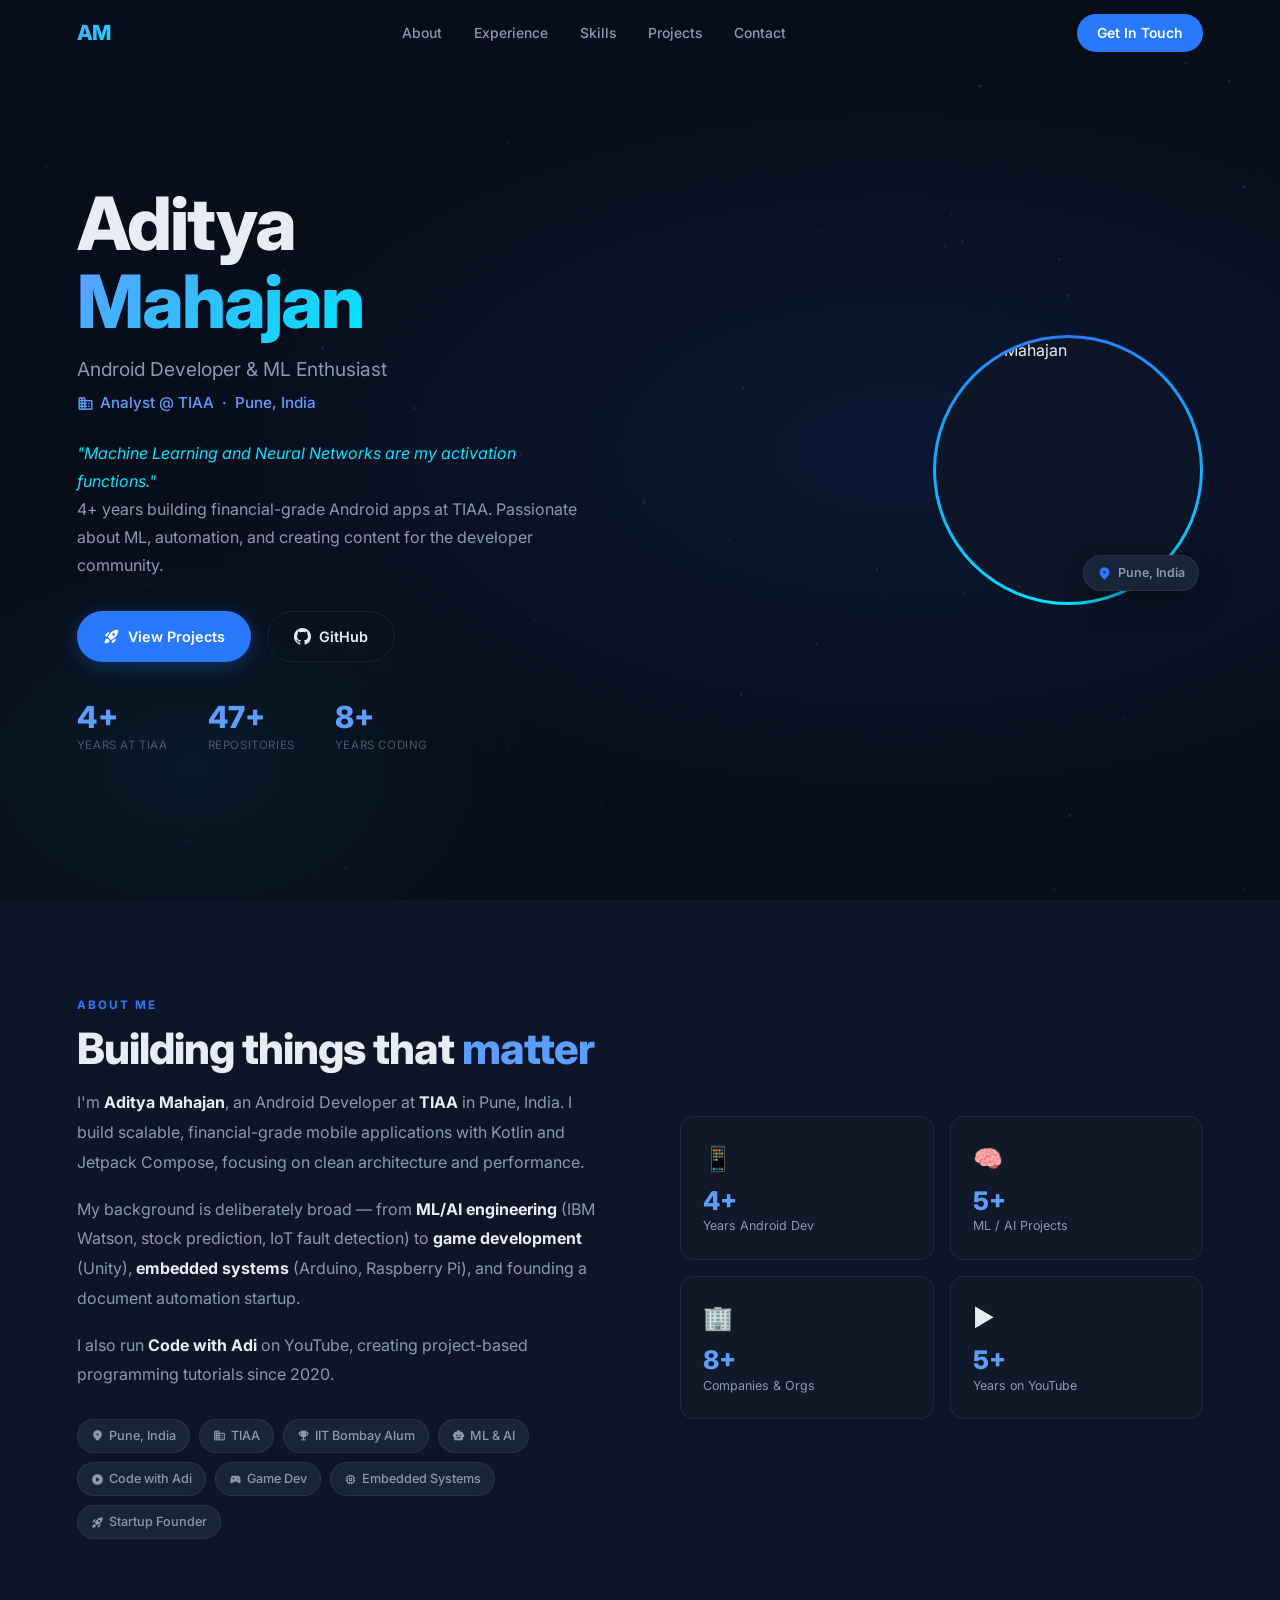
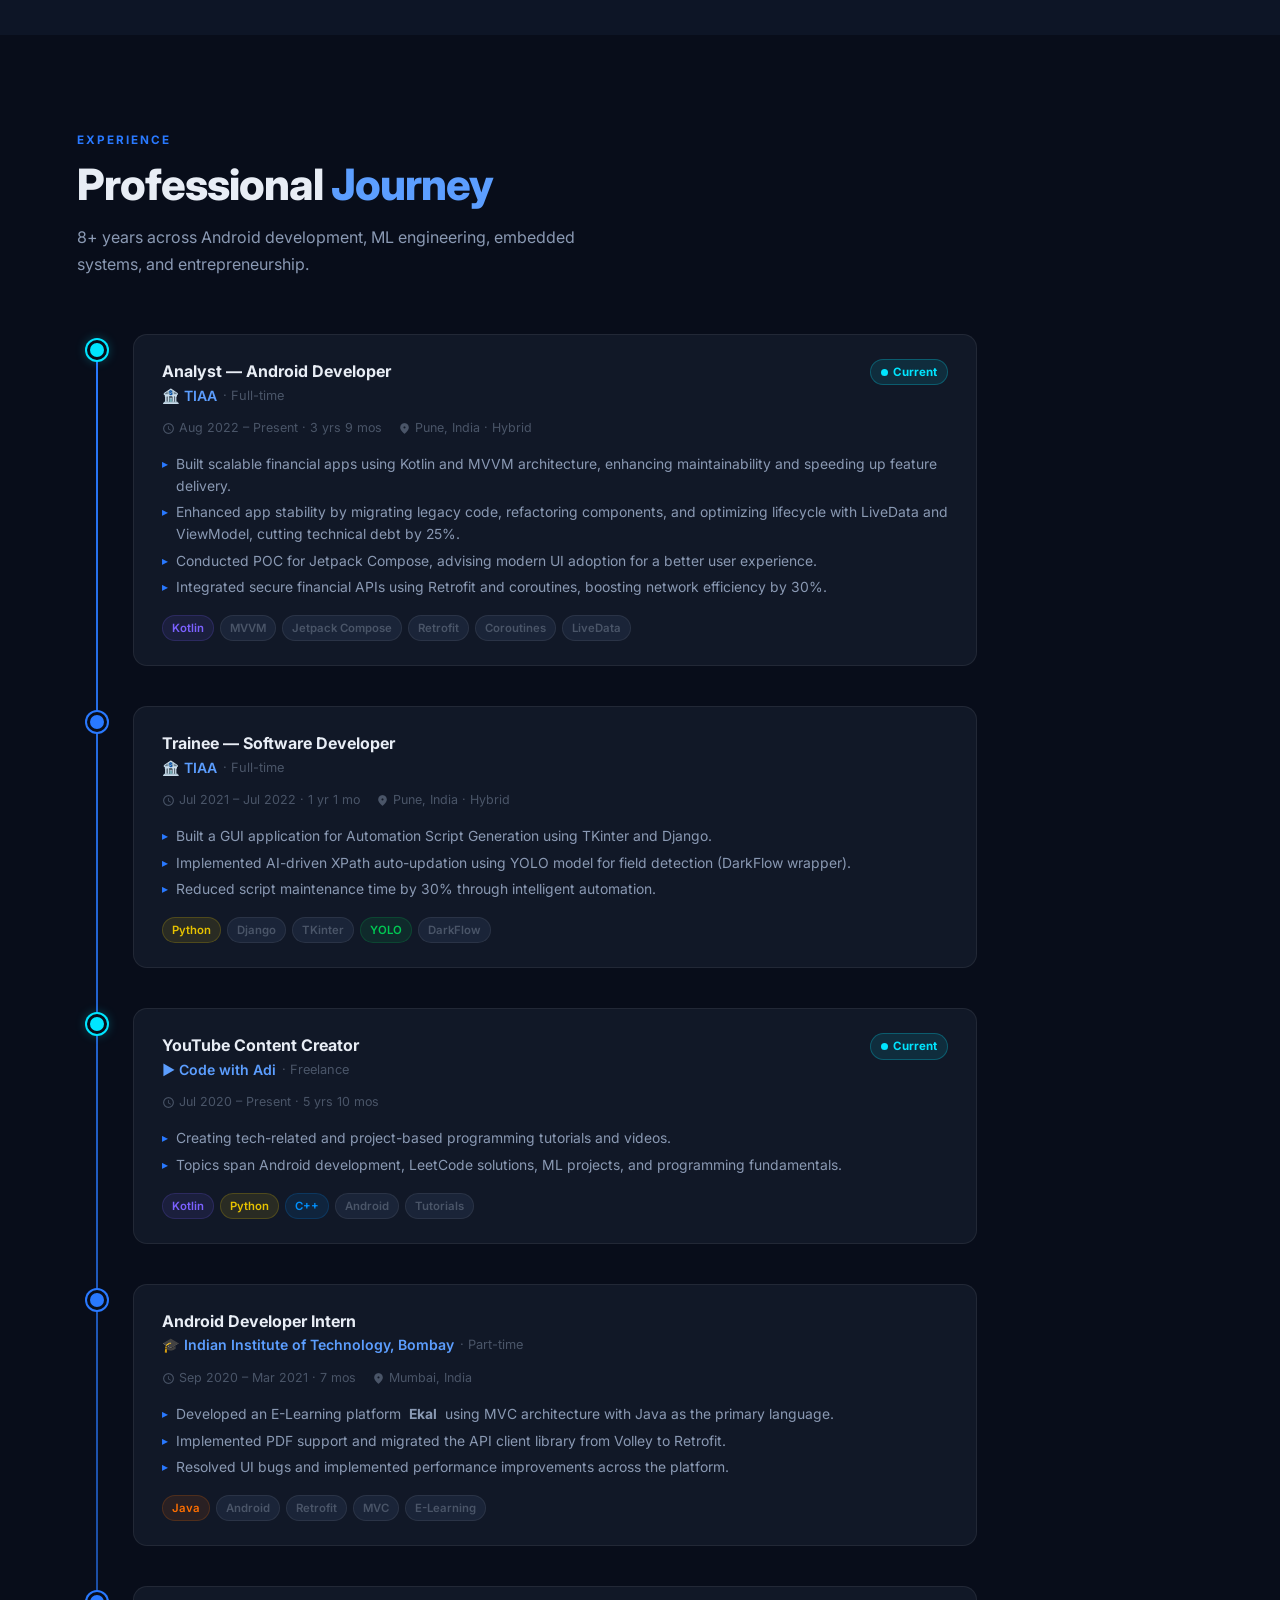
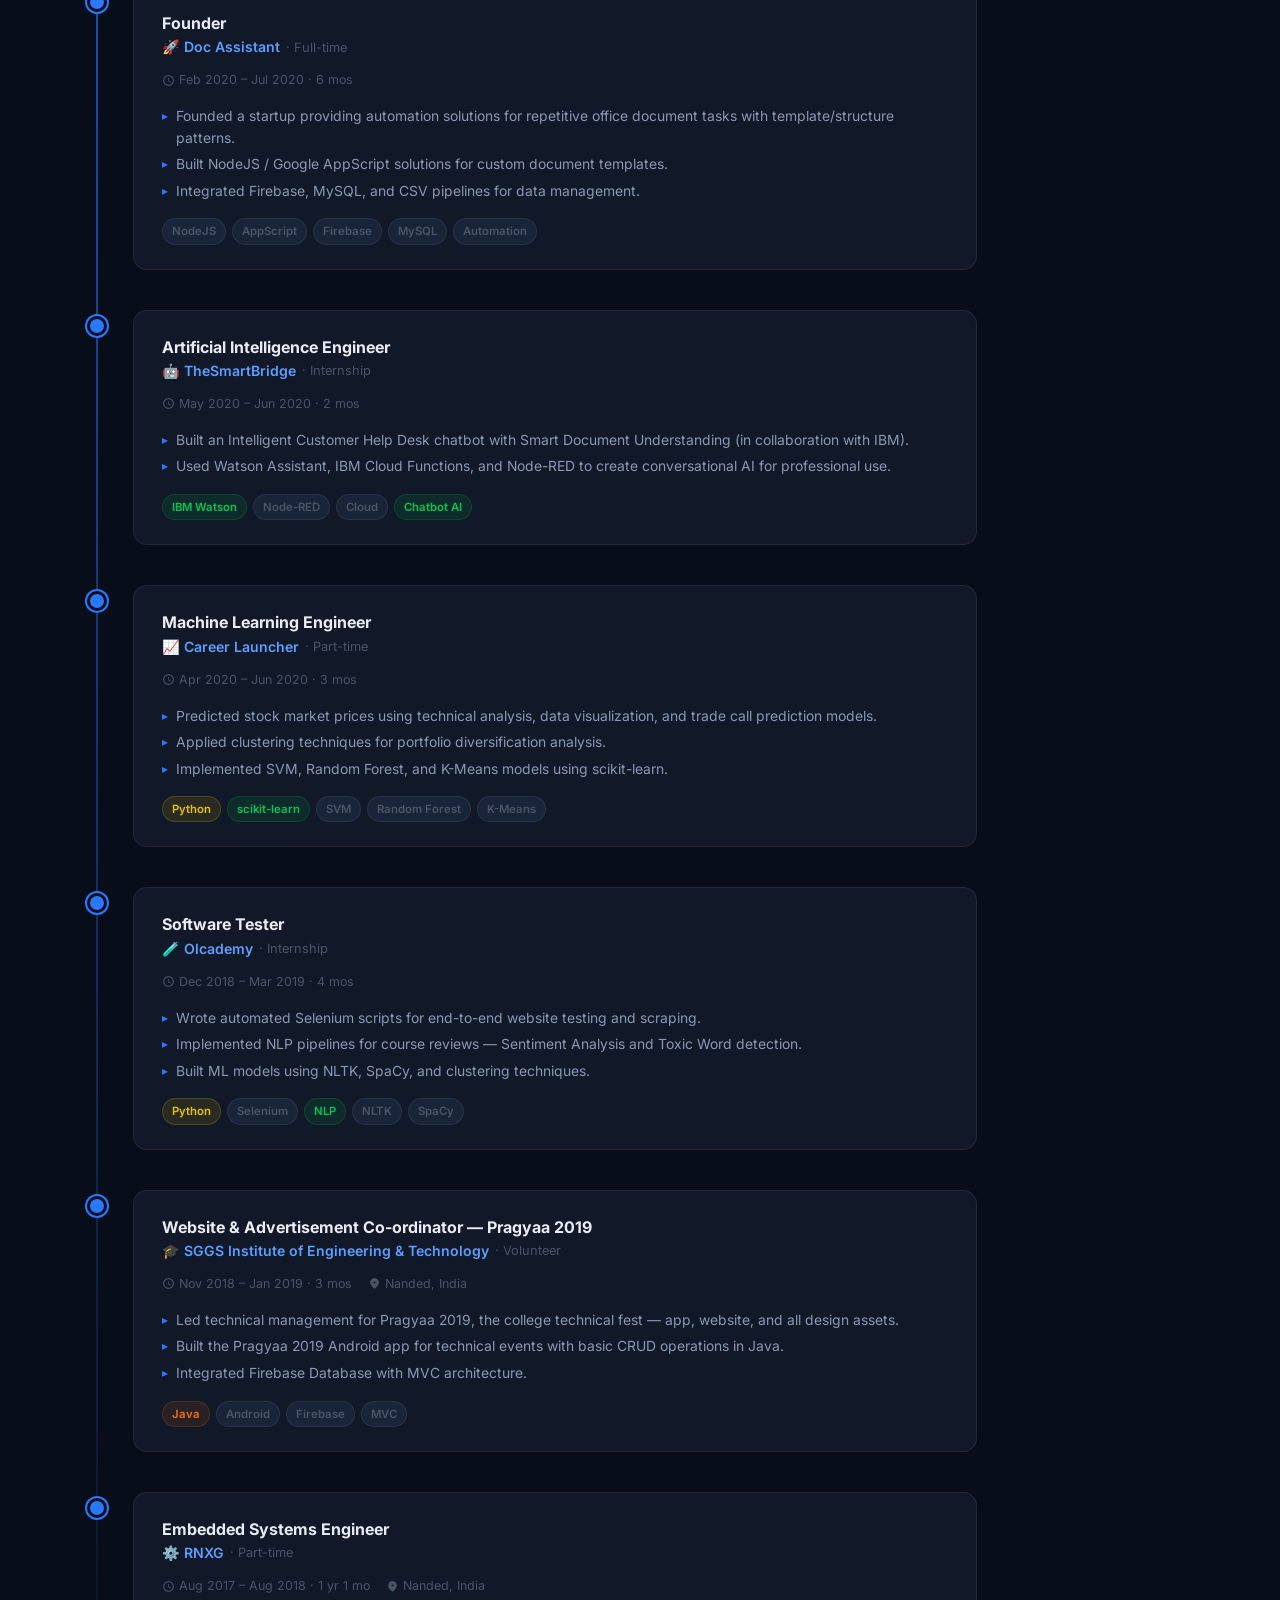
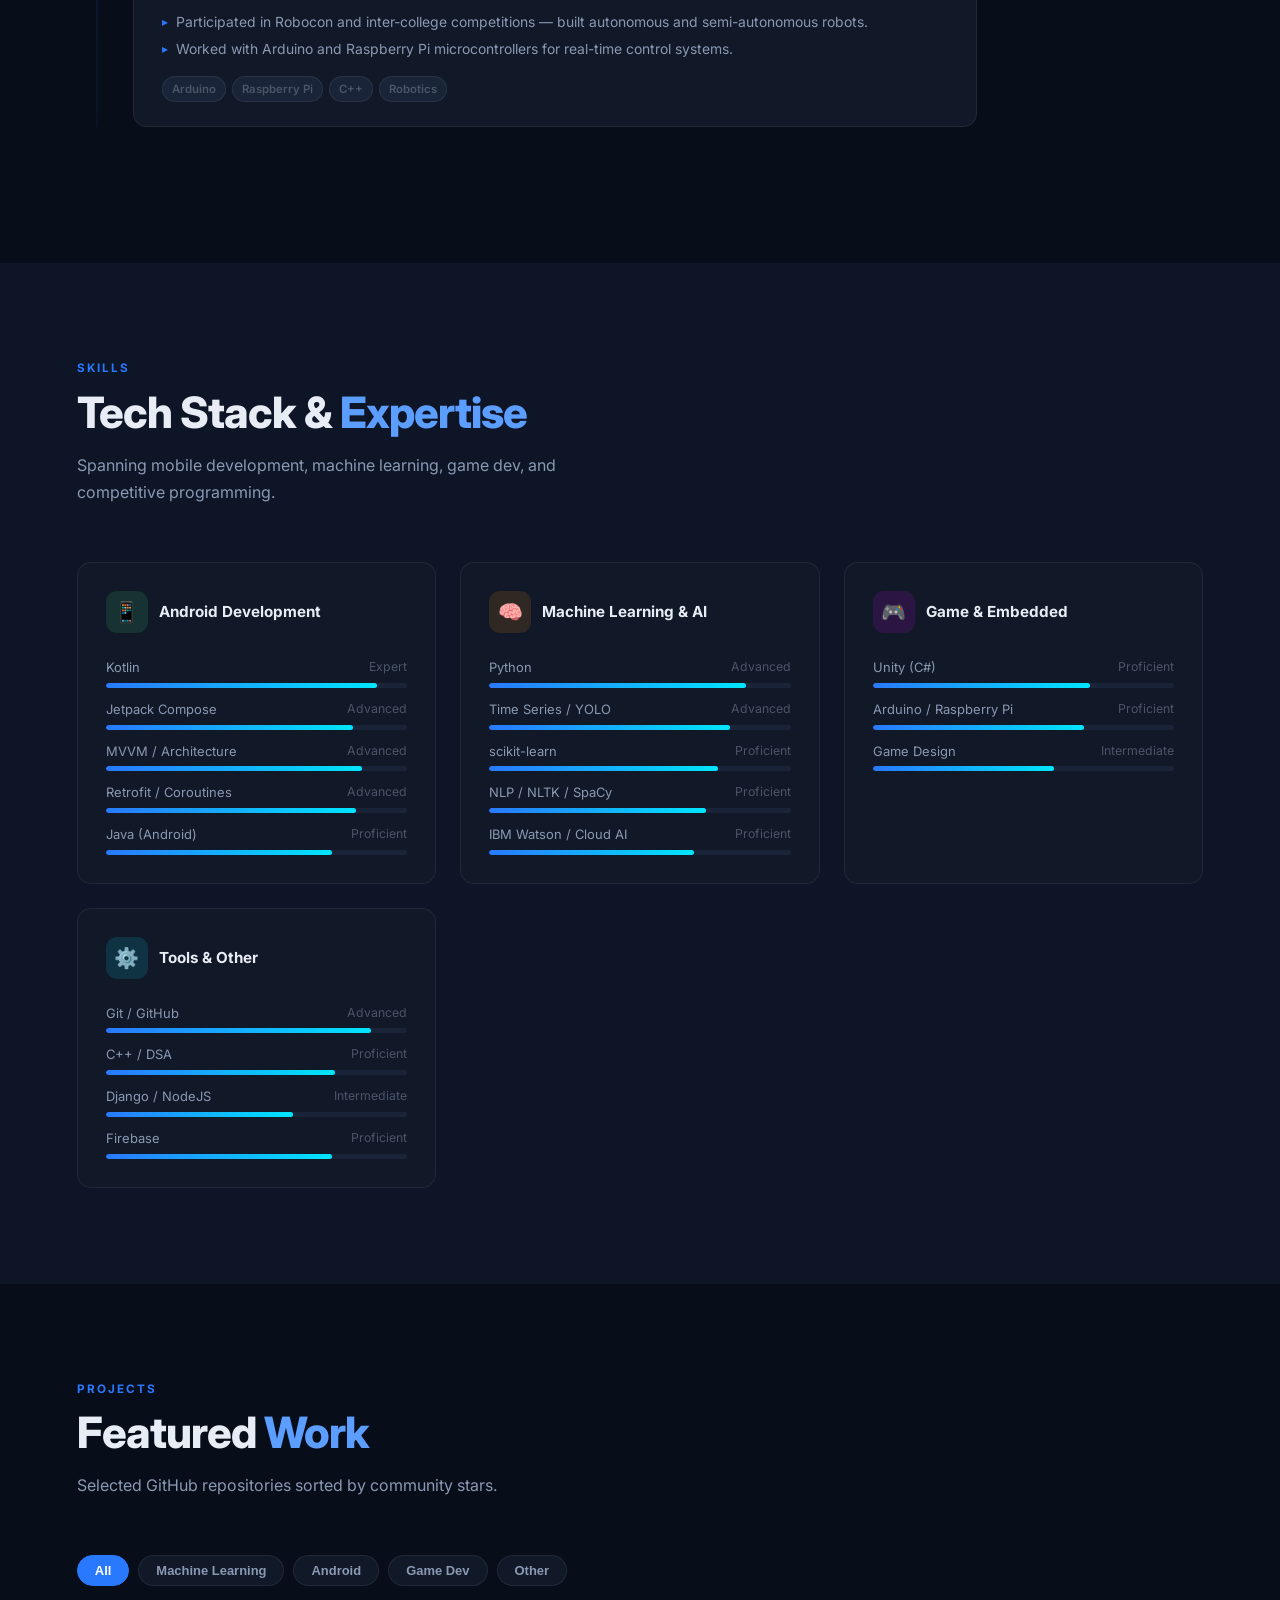
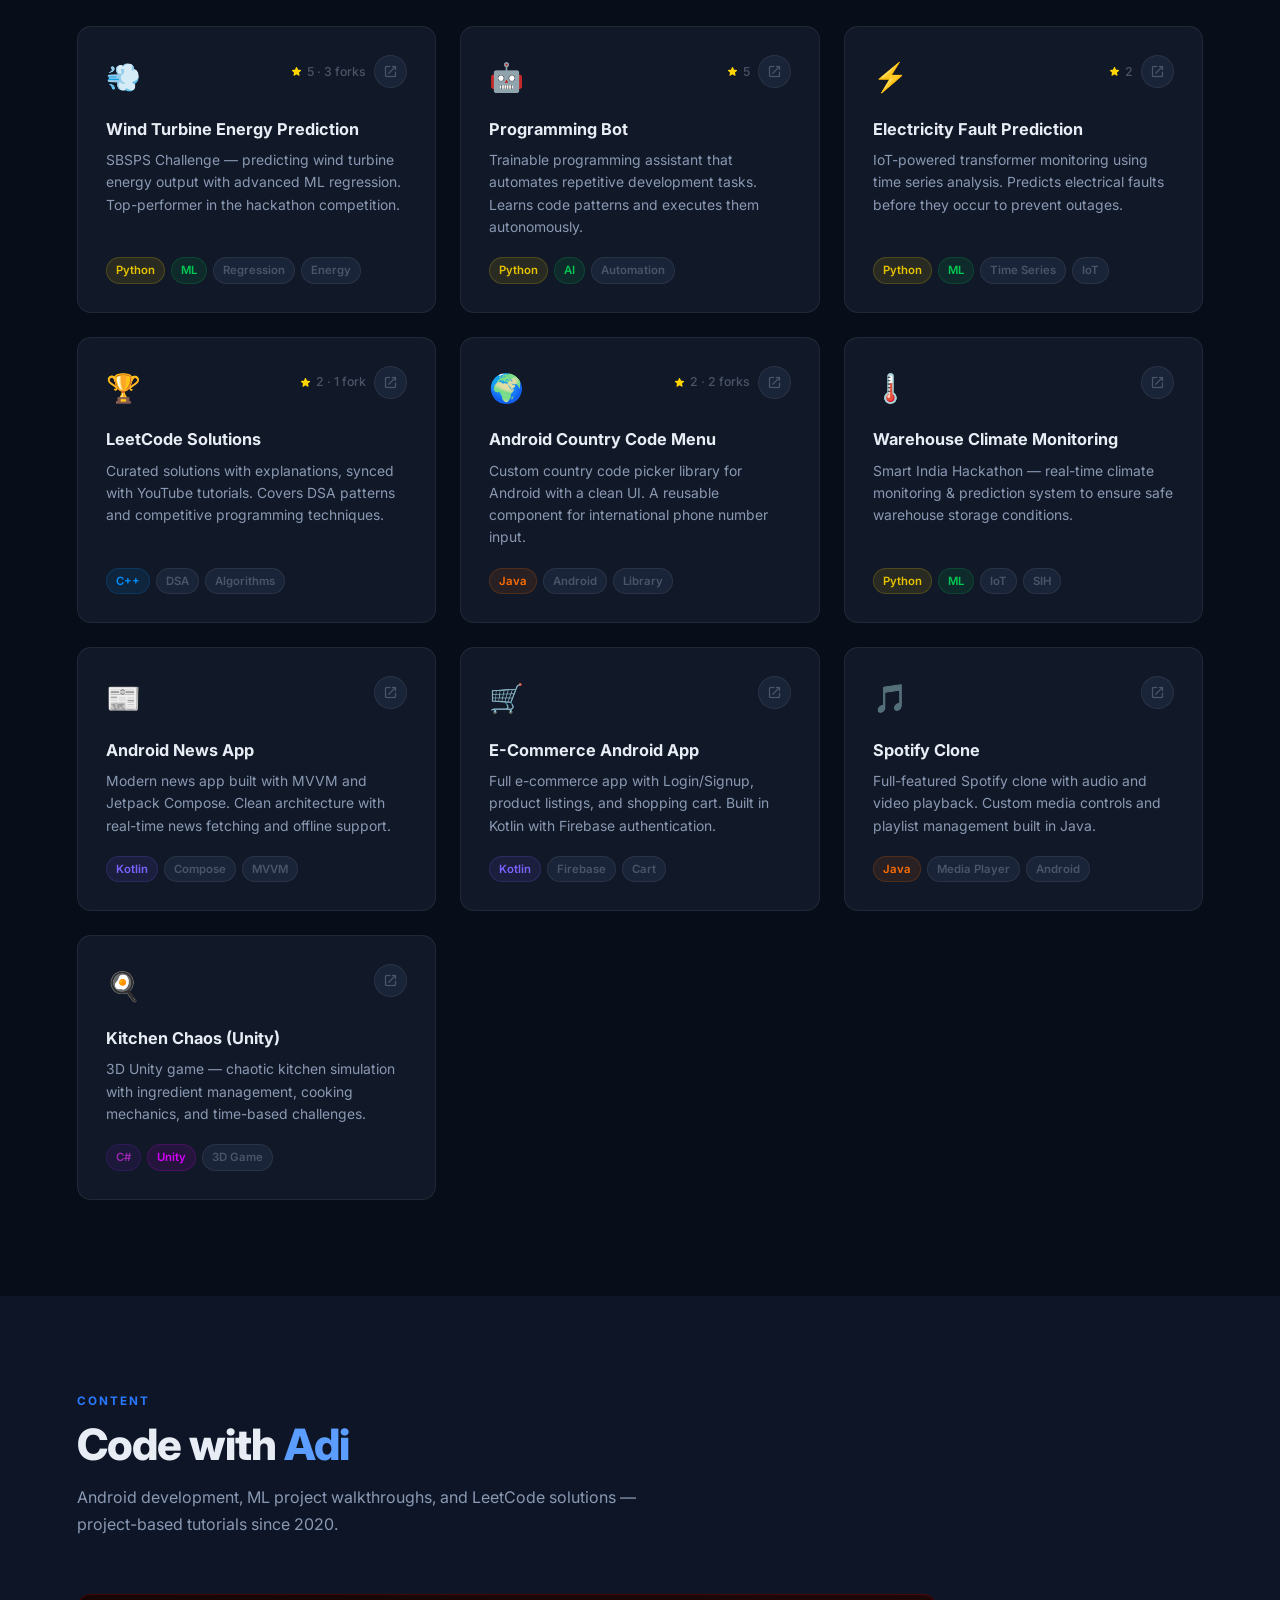
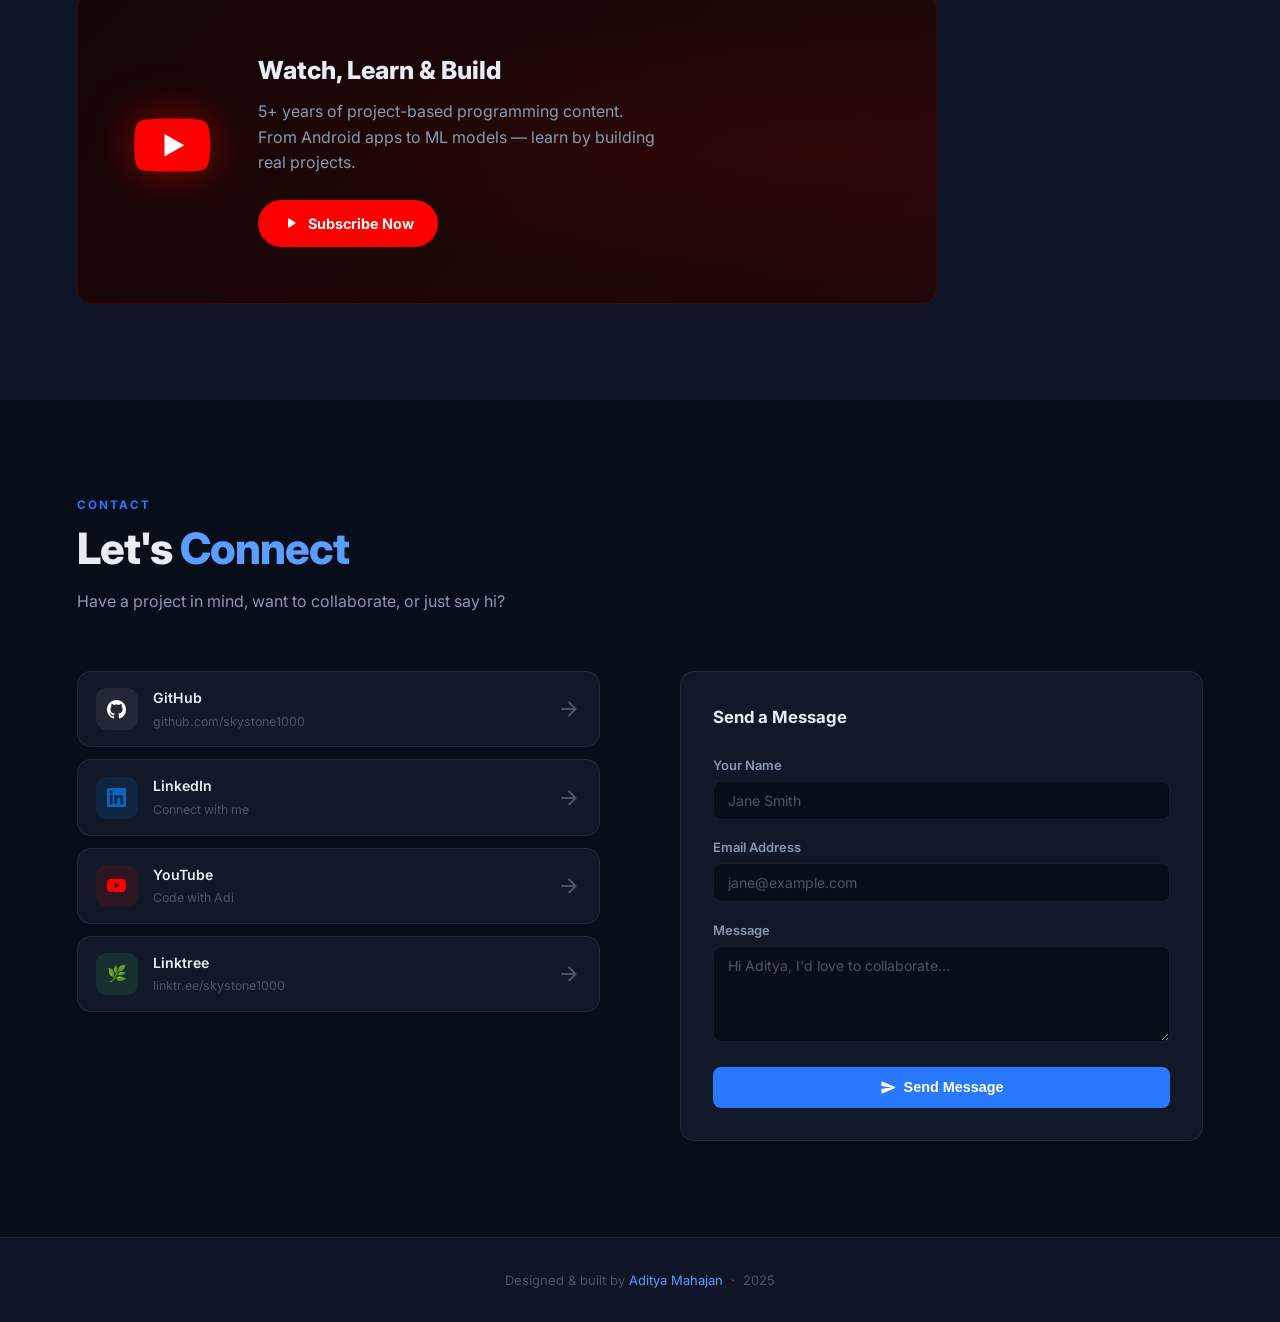
==== index.html @ de9fea9a "Reformat and Update top chip" ====
<!DOCTYPE html>
<html lang="en">

<head>
	<meta charset="UTF-8" />
	<meta name="viewport" content="width=device-width, initial-scale=1.0" />
	<title>Aditya Mahajan — Portfolio</title>
	<link rel="preconnect" href="https://fonts.googleapis.com" />
	<link rel="preconnect" href="https://fonts.gstatic.com" crossorigin />
	<link href="https://fonts.googleapis.com/css2?family=Inter:wght@300;400;500;600;700;800&display=swap"
		rel="stylesheet" />
	<link href="https://fonts.googleapis.com/icon?family=Material+Icons+Round" rel="stylesheet" />
	<style>
		/* ── Variables ─────────────────────────────────────── */
		:root {
			--primary: #2979FF;
			--primary-light: #5C9EFF;
			--accent: #00E5FF;
			--accent-dim: rgba(0, 229, 255, 0.12);
			--bg: #080D1A;
			--bg2: #0D1526;
			--surface: #111827;
			--surface2: #1A2438;
			--border: rgba(255, 255, 255, 0.07);
			--text: #E8EDF5;
			--text2: #8A99B3;
			--text3: #4A5568;
			--r: 14px;
			--rs: 8px;
			--shadow: 0 8px 32px rgba(0, 0, 0, 0.45);
			--glow: 0 0 40px rgba(41, 121, 255, 0.18);
			--ease: 0.3s cubic-bezier(0.4, 0, 0.2, 1);
		}

		/* ── Reset ─────────────────────────────────────────── */
		*,
		*::before,
		*::after {
			box-sizing: border-box;
			margin: 0;
			padding: 0;
		}

		html {
			scroll-behavior: smooth;
		}

		body {
			font-family: 'Inter', sans-serif;
			background: var(--bg);
			color: var(--text);
			line-height: 1.6;
			overflow-x: hidden;
		}

		a {
			color: inherit;
			text-decoration: none;
		}

		ul {
			list-style: none;
		}

		::selection {
			background: var(--primary);
			color: #fff;
		}

		::-webkit-scrollbar {
			width: 5px;
		}

		::-webkit-scrollbar-track {
			background: var(--bg);
		}

		::-webkit-scrollbar-thumb {
			background: #1a2e6e;
			border-radius: 3px;
		}

		/* ── Layout ────────────────────────────────────────── */
		section {
			padding: 96px 6vw;
		}

		.inner {
			max-width: 1200px;
			margin: 0 auto;
		}

		.s-label {
			font-size: 0.73rem;
			font-weight: 700;
			letter-spacing: 2px;
			color: var(--primary);
			text-transform: uppercase;
			margin-bottom: 0.6rem;
		}

		.s-title {
			font-size: clamp(1.9rem, 4vw, 2.7rem);
			font-weight: 800;
			letter-spacing: -1px;
			line-height: 1.15;
			margin-bottom: 0.9rem;
		}

		.s-title span {
			color: var(--primary-light);
		}

		.s-sub {
			color: var(--text2);
			max-width: 560px;
			font-size: 1rem;
			line-height: 1.7;
		}

		.s-head {
			margin-bottom: 3.5rem;
		}

		/* ── Shared buttons ────────────────────────────────── */
		.btn {
			display: inline-flex;
			align-items: center;
			gap: 8px;
			padding: 13px 26px;
			border-radius: 50px;
			font-weight: 600;
			font-size: 0.9rem;
			transition: all var(--ease);
			cursor: pointer;
		}

		.btn-p {
			background: var(--primary);
			color: #fff;
			box-shadow: 0 4px 20px rgba(41, 121, 255, 0.3);
		}

		.btn-p:hover {
			background: var(--primary-light);
			transform: translateY(-2px);
			box-shadow: 0 8px 28px rgba(41, 121, 255, 0.5);
		}

		.btn-o {
			background: transparent;
			color: var(--text);
			border: 1px solid var(--border);
		}

		.btn-o:hover {
			border-color: var(--primary);
			color: var(--primary-light);
			transform: translateY(-2px);
			background: rgba(41, 121, 255, 0.06);
		}

		/* ── Scroll reveal ─────────────────────────────────── */
		.rv {
			opacity: 0;
			transform: translateY(28px);
			transition: opacity 0.65s ease, transform 0.65s ease;
		}

		.rv.on {
			opacity: 1;
			transform: none;
		}

		.d1 {
			transition-delay: 0.1s;
		}

		.d2 {
			transition-delay: 0.2s;
		}

		.d3 {
			transition-delay: 0.3s;
		}

		.d4 {
			transition-delay: 0.4s;
		}

		/* ── Nav ───────────────────────────────────────────── */
		nav {
			position: fixed;
			top: 0;
			left: 0;
			right: 0;
			z-index: 900;
			height: 66px;
			display: flex;
			align-items: center;
			justify-content: space-between;
			padding: 0 6vw;
			transition: background var(--ease), box-shadow var(--ease);
		}

		nav.scrolled {
			background: rgba(8, 13, 26, 0.92);
			backdrop-filter: blur(18px);
			-webkit-backdrop-filter: blur(18px);
			box-shadow: 0 1px 0 var(--border);
		}

		.nav-logo {
			font-weight: 800;
			font-size: 1.3rem;
			letter-spacing: -0.5px;
			background: linear-gradient(135deg, var(--primary-light), var(--accent));
			-webkit-background-clip: text;
			background-clip: text;
			-webkit-text-fill-color: transparent;
		}

		.nav-links {
			display: flex;
			gap: 2rem;
		}

		.nav-links a {
			font-size: 0.87rem;
			font-weight: 500;
			color: var(--text2);
			transition: color var(--ease);
			position: relative;
			padding-bottom: 3px;
		}

		.nav-links a::after {
			content: '';
			position: absolute;
			bottom: 0;
			left: 0;
			width: 0;
			height: 2px;
			background: var(--primary);
			transition: width var(--ease);
		}

		.nav-links a:hover {
			color: var(--text);
		}

		.nav-links a:hover::after {
			width: 100%;
		}

		.nav-btn {
			padding: 8px 20px;
			background: var(--primary);
			color: #fff;
			border-radius: 50px;
			font-size: 0.87rem;
			font-weight: 600;
			transition: background var(--ease), transform var(--ease), box-shadow var(--ease);
		}

		.nav-btn:hover {
			background: var(--primary-light);
			transform: translateY(-1px);
			box-shadow: 0 4px 20px rgba(41, 121, 255, 0.45);
		}

		.burger {
			display: none;
			flex-direction: column;
			gap: 5px;
			cursor: pointer;
		}

		.burger span {
			width: 22px;
			height: 2px;
			background: var(--text);
			border-radius: 2px;
		}

		.mob-nav {
			display: none;
			position: fixed;
			inset: 0;
			z-index: 950;
			background: var(--bg);
			flex-direction: column;
			align-items: center;
			justify-content: center;
			gap: 2.5rem;
		}

		.mob-nav.open {
			display: flex;
		}

		.mob-nav a {
			font-size: 1.6rem;
			font-weight: 700;
		}

		.mob-close {
			position: absolute;
			top: 18px;
			right: 18px;
			background: none;
			border: none;
			color: var(--text);
			cursor: pointer;
		}

		.mob-close .material-icons-round {
			font-size: 30px;
		}

		/* ── Hero ──────────────────────────────────────────── */
		#hero {
			min-height: 100vh;
			display: flex;
			align-items: center;
			padding: 100px 6vw 60px;
			position: relative;
			overflow: hidden;
		}

		.hero-bg {
			position: absolute;
			inset: 0;
			background: radial-gradient(ellipse 80% 60% at 70% 50%, rgba(41, 121, 255, 0.11) 0%, transparent 70%), radial-gradient(ellipse 45% 45% at 15% 85%, rgba(0, 229, 255, 0.06) 0%, transparent 60%);
		}

		canvas {
			position: absolute;
			inset: 0;
			opacity: 0.35;
		}

		.hero-inner {
			position: relative;
			z-index: 1;
			display: grid;
			grid-template-columns: 1fr auto;
			align-items: center;
			gap: 4rem;
			width: 100%;
			max-width: 1200px;
			margin: 0 auto;
		}

		.badge {
			display: inline-flex;
			align-items: center;
			gap: 8px;
			background: var(--accent-dim);
			border: 1px solid rgba(0, 229, 255, 0.22);
			color: var(--accent);
			padding: 6px 14px;
			border-radius: 50px;
			font-size: 0.78rem;
			font-weight: 700;
			letter-spacing: 0.4px;
			margin-bottom: 1.5rem;
			animation: up 0.6s ease both;
		}

		.badge-dot {
			width: 7px;
			height: 7px;
			background: var(--accent);
			border-radius: 50%;
			animation: blink 2s infinite;
		}

		.hero-name {
			font-size: clamp(2.8rem, 6vw, 4.6rem);
			font-weight: 800;
			letter-spacing: -2px;
			line-height: 1.05;
			animation: up 0.6s 0.1s ease both;
		}

		.hero-name span {
			background: linear-gradient(135deg, #5C9EFF, var(--accent));
			-webkit-background-clip: text;
			background-clip: text;
			-webkit-text-fill-color: transparent;
		}

		.hero-role {
			font-size: clamp(1rem, 2vw, 1.2rem);
			color: var(--text2);
			margin: 0.9rem 0 0.4rem;
			animation: up 0.6s 0.18s ease both;
		}

		.hero-co {
			display: inline-flex;
			align-items: center;
			gap: 6px;
			color: var(--primary-light);
			font-weight: 500;
			font-size: 0.95rem;
			animation: up 0.6s 0.24s ease both;
		}

		.hero-bio {
			color: var(--text2);
			max-width: 520px;
			margin: 1.2rem 0 2rem;
			font-size: 1rem;
			line-height: 1.75;
			animation: up 0.6s 0.3s ease both;
		}

		.hero-bio em {
			color: var(--accent);
			font-style: italic;
		}

		.hero-btns {
			display: flex;
			gap: 1rem;
			flex-wrap: wrap;
			animation: up 0.6s 0.38s ease both;
		}

		.hero-stats {
			display: flex;
			gap: 2.5rem;
			margin-top: 2.5rem;
			animation: up 0.6s 0.46s ease both;
		}

		.stat-n {
			font-size: 1.9rem;
			font-weight: 800;
			color: var(--primary-light);
			line-height: 1;
		}

		.stat-l {
			font-size: 0.72rem;
			color: var(--text3);
			margin-top: 4px;
			text-transform: uppercase;
			letter-spacing: 0.6px;
		}

		.avatar-wrap {
			position: relative;
			flex-shrink: 0;
			animation: up 0.6s 0.14s ease both;
		}

		.avatar-ring {
			width: 270px;
			height: 270px;
			border-radius: 50%;
			background: conic-gradient(var(--primary), var(--accent), var(--primary));
			padding: 3px;
			animation: spin 9s linear infinite;
		}

		.avatar-inner {
			width: 100%;
			height: 100%;
			border-radius: 50%;
			overflow: hidden;
			background: var(--bg2);
		}

		.avatar-inner img {
			width: 100%;
			height: 100%;
			object-fit: cover;
		}

		.avatar-pill {
			position: absolute;
			bottom: 14px;
			right: 4px;
			background: var(--surface2);
			border: 1px solid var(--border);
			border-radius: 50px;
			padding: 7px 13px;
			display: flex;
			align-items: center;
			gap: 6px;
			font-size: 0.78rem;
			font-weight: 600;
			color: var(--text2);
			box-shadow: var(--shadow);
		}

		.avatar-pill .material-icons-round {
			font-size: 15px;
			color: var(--primary);
		}

		/* ── About ─────────────────────────────────────────── */
		#about {
			background: var(--bg2);
		}

		.about-grid {
			display: grid;
			grid-template-columns: 1fr 1fr;
			gap: 5rem;
			align-items: center;
		}

		.about-text p {
			color: var(--text2);
			line-height: 1.85;
			margin-bottom: 1.1rem;
		}

		.about-text p strong {
			color: var(--text);
		}

		.chips {
			display: flex;
			flex-wrap: wrap;
			gap: 9px;
			margin-top: 1.8rem;
		}

		.chip {
			display: inline-flex;
			align-items: center;
			gap: 5px;
			padding: 6px 13px;
			border-radius: 50px;
			background: var(--surface2);
			border: 1px solid var(--border);
			font-size: 0.79rem;
			font-weight: 500;
			color: var(--text2);
			transition: all var(--ease);
		}

		.chip .material-icons-round {
			font-size: 13px;
		}

		.chip:hover {
			border-color: var(--primary);
			color: var(--primary-light);
			background: rgba(41, 121, 255, 0.07);
		}

		.about-highlights {
			display: grid;
			grid-template-columns: 1fr 1fr;
			gap: 1rem;
		}

		.hl-card {
			background: var(--surface);
			border: 1px solid var(--border);
			border-radius: var(--r);
			padding: 1.4rem;
			transition: transform var(--ease), border-color var(--ease);
		}

		.hl-card:hover {
			transform: translateY(-3px);
			border-color: rgba(41, 121, 255, 0.3);
		}

		.hl-icon {
			font-size: 1.5rem;
			margin-bottom: 0.6rem;
		}

		.hl-num {
			font-size: 1.6rem;
			font-weight: 800;
			color: var(--primary-light);
			line-height: 1;
		}

		.hl-lbl {
			font-size: 0.78rem;
			color: var(--text2);
			margin-top: 3px;
		}

		/* ── Experience ────────────────────────────────────── */
		#experience {
			background: var(--bg);
		}

		.exp-timeline {
			position: relative;
			max-width: 900px;
		}

		.exp-timeline::before {
			content: '';
			position: absolute;
			left: 19px;
			top: 8px;
			bottom: 0;
			width: 2px;
			background: linear-gradient(to bottom, var(--primary), rgba(41, 121, 255, 0.05));
		}

		.exp-item {
			position: relative;
			padding-left: 56px;
			margin-bottom: 2.5rem;
		}

		.exp-dot {
			position: absolute;
			left: 10px;
			top: 6px;
			width: 20px;
			height: 20px;
			border-radius: 50%;
			background: var(--primary);
			border: 3px solid var(--bg);
			box-shadow: 0 0 0 2px var(--primary);
			display: flex;
			align-items: center;
			justify-content: center;
			font-size: 9px;
			z-index: 1;
		}

		.exp-dot.current {
			background: var(--accent);
			box-shadow: 0 0 0 2px var(--accent), 0 0 12px rgba(0, 229, 255, 0.4);
			animation: blink-dot 2s infinite;
		}

		.exp-card {
			background: var(--surface);
			border: 1px solid var(--border);
			border-radius: var(--r);
			padding: 1.5rem 1.75rem;
			transition: border-color var(--ease), box-shadow var(--ease);
		}

		.exp-card:hover {
			border-color: rgba(41, 121, 255, 0.3);
			box-shadow: var(--glow);
		}

		.exp-header {
			display: flex;
			align-items: flex-start;
			justify-content: space-between;
			gap: 1rem;
			margin-bottom: 0.5rem;
			flex-wrap: wrap;
		}

		.exp-role {
			font-weight: 700;
			font-size: 1rem;
			color: var(--text);
		}

		.exp-badge-current {
			display: inline-flex;
			align-items: center;
			gap: 5px;
			background: rgba(0, 229, 255, 0.1);
			border: 1px solid rgba(0, 229, 255, 0.25);
			color: var(--accent);
			padding: 3px 10px;
			border-radius: 50px;
			font-size: 0.72rem;
			font-weight: 700;
			white-space: nowrap;
		}

		.exp-company {
			color: var(--primary-light);
			font-size: 0.88rem;
			font-weight: 600;
			margin-bottom: 0.2rem;
			display: flex;
			align-items: center;
			gap: 6px;
		}

		.exp-company .emp-type {
			color: var(--text3);
			font-weight: 400;
			font-size: 0.8rem;
		}

		.exp-meta {
			display: flex;
			gap: 1rem;
			flex-wrap: wrap;
			margin-bottom: 1rem;
		}

		.exp-date {
			font-size: 0.78rem;
			color: var(--text3);
			display: flex;
			align-items: center;
			gap: 4px;
		}

		.exp-date .material-icons-round {
			font-size: 13px;
		}

		.exp-points {
			padding-left: 0;
			display: flex;
			flex-direction: column;
			gap: 5px;
		}

		.exp-points li {
			display: flex;
			gap: 8px;
			font-size: 0.87rem;
			color: var(--text2);
			line-height: 1.55;
		}

		.exp-points li::before {
			content: '▸';
			color: var(--primary);
			flex-shrink: 0;
			margin-top: 1px;
			font-size: 0.75rem;
		}

		.exp-tags {
			display: flex;
			flex-wrap: wrap;
			gap: 6px;
			margin-top: 1rem;
		}

		/* ── Skills ────────────────────────────────────────── */
		#skills {
			background: var(--bg2);
		}

		.skills-grid {
			display: grid;
			grid-template-columns: repeat(auto-fill, minmax(270px, 1fr));
			gap: 1.5rem;
		}

		.sk-card {
			background: var(--surface);
			border: 1px solid var(--border);
			border-radius: var(--r);
			padding: 1.75rem;
			transition: transform var(--ease), box-shadow var(--ease), border-color var(--ease);
		}

		.sk-card:hover {
			transform: translateY(-4px);
			box-shadow: var(--glow);
			border-color: rgba(41, 121, 255, 0.28);
		}

		.sk-head {
			display: flex;
			align-items: center;
			gap: 11px;
			margin-bottom: 1.5rem;
		}

		.sk-icon {
			width: 42px;
			height: 42px;
			border-radius: 11px;
			display: flex;
			align-items: center;
			justify-content: center;
			font-size: 20px;
		}

		.ic-a {
			background: rgba(61, 220, 132, 0.13);
		}

		.ic-m {
			background: rgba(255, 145, 0, 0.13);
		}

		.ic-g {
			background: rgba(213, 0, 249, 0.13);
		}

		.ic-t {
			background: rgba(0, 229, 255, 0.13);
		}

		.sk-head h3 {
			font-size: 0.95rem;
			font-weight: 700;
		}

		.bars {
			display: flex;
			flex-direction: column;
			gap: 11px;
		}

		.bar-top {
			display: flex;
			justify-content: space-between;
			margin-bottom: 5px;
		}

		.bar-top span:first-child {
			font-size: 0.81rem;
			color: var(--text2);
		}

		.bar-top span:last-child {
			font-size: 0.77rem;
			color: var(--text3);
		}

		.bar-track {
			height: 5px;
			background: var(--surface2);
			border-radius: 3px;
			overflow: hidden;
		}

		.bar-fill {
			height: 100%;
			width: 0;
			border-radius: 3px;
			background: linear-gradient(90deg, var(--primary), var(--accent));
			transition: width 1.2s cubic-bezier(0.4, 0, 0.2, 1);
		}

		/* ── Projects ──────────────────────────────────────── */
		#projects {
			background: var(--bg);
		}

		.filter-row {
			display: flex;
			gap: 9px;
			flex-wrap: wrap;
			margin-bottom: 2.5rem;
		}

		.fbtn {
			padding: 7px 17px;
			border-radius: 50px;
			font-size: 0.81rem;
			font-weight: 600;
			background: var(--surface);
			border: 1px solid var(--border);
			color: var(--text2);
			cursor: pointer;
			transition: all var(--ease);
		}

		.fbtn.on,
		.fbtn:hover {
			background: var(--primary);
			color: #fff;
			border-color: var(--primary);
		}

		.proj-grid {
			display: grid;
			grid-template-columns: repeat(auto-fill, minmax(330px, 1fr));
			gap: 1.5rem;
		}

		.pc {
			background: var(--surface);
			border: 1px solid var(--border);
			border-radius: var(--r);
			padding: 1.75rem;
			display: flex;
			flex-direction: column;
			transition: transform var(--ease), box-shadow var(--ease), border-color var(--ease);
			position: relative;
			overflow: hidden;
		}

		.pc::before {
			content: '';
			position: absolute;
			top: 0;
			left: 0;
			right: 0;
			height: 3px;
			background: linear-gradient(90deg, var(--primary), var(--accent));
			opacity: 0;
			transition: opacity var(--ease);
		}

		.pc:hover {
			transform: translateY(-5px);
			box-shadow: var(--glow);
			border-color: rgba(41, 121, 255, 0.22);
		}

		.pc:hover::before {
			opacity: 1;
		}

		.pc-top {
			display: flex;
			justify-content: space-between;
			align-items: flex-start;
			margin-bottom: 1rem;
		}

		.pc-icon {
			font-size: 28px;
		}

		.pc-meta {
			display: flex;
			align-items: center;
			gap: 8px;
		}

		.pc-stars {
			display: flex;
			align-items: center;
			gap: 4px;
			font-size: 0.77rem;
			color: var(--text3);
			font-weight: 500;
		}

		.pc-stars .material-icons-round {
			font-size: 13px;
			color: #FFD600;
		}

		.pc-link {
			width: 33px;
			height: 33px;
			border-radius: 50%;
			background: var(--surface2);
			border: 1px solid var(--border);
			display: flex;
			align-items: center;
			justify-content: center;
			color: var(--text3);
			transition: all var(--ease);
		}

		.pc-link:hover {
			border-color: var(--primary);
			color: var(--primary);
			background: rgba(41, 121, 255, 0.1);
		}

		.pc-link .material-icons-round {
			font-size: 15px;
		}

		.pc h3 {
			font-size: 1.02rem;
			font-weight: 700;
			margin-bottom: 0.45rem;
		}

		.pc p {
			color: var(--text2);
			font-size: 0.87rem;
			line-height: 1.6;
			flex: 1;
			margin-bottom: 1.2rem;
		}

		.tags {
			display: flex;
			flex-wrap: wrap;
			gap: 6px;
		}

		.tag {
			padding: 3px 9px;
			border-radius: 50px;
			font-size: 0.71rem;
			font-weight: 600;
			background: var(--surface2);
			color: var(--text3);
			border: 1px solid var(--border);
		}

		.tk {
			background: rgba(123, 97, 255, 0.1);
			color: #7B61FF;
			border-color: rgba(123, 97, 255, 0.18);
		}

		.tp {
			background: rgba(255, 214, 0, 0.1);
			color: #E6C200;
			border-color: rgba(255, 214, 0, 0.18);
		}

		.tj {
			background: rgba(255, 111, 0, 0.1);
			color: #FF6F00;
			border-color: rgba(255, 111, 0, 0.18);
		}

		.tc {
			background: rgba(130, 36, 227, 0.1);
			color: #9C27B0;
			border-color: rgba(130, 36, 227, 0.18);
		}

		.tm {
			background: rgba(0, 200, 83, 0.1);
			color: #00C853;
			border-color: rgba(0, 200, 83, 0.18);
		}

		.tu {
			background: rgba(213, 0, 249, 0.1);
			color: #D500F9;
			border-color: rgba(213, 0, 249, 0.18);
		}

		.tpp {
			background: rgba(0, 145, 255, 0.1);
			color: #0091FF;
			border-color: rgba(0, 145, 255, 0.18);
		}

		/* ── YouTube ───────────────────────────────────────── */
		#youtube {
			background: var(--bg2);
		}

		.yt-card {
			background: linear-gradient(135deg, #150505 0%, #220808 100%);
			border: 1px solid rgba(255, 0, 0, 0.18);
			border-radius: var(--r);
			padding: 3.5rem;
			display: flex;
			align-items: center;
			gap: 3rem;
			position: relative;
			overflow: hidden;
			max-width: 860px;
		}

		.yt-card::after {
			content: '';
			position: absolute;
			inset: 0;
			background: radial-gradient(ellipse at 85% 50%, rgba(255, 0, 0, 0.07) 0%, transparent 60%);
		}

		.yt-svg {
			flex-shrink: 0;
			position: relative;
			z-index: 1;
		}

		.yt-svg svg {
			width: 76px;
			height: 76px;
			filter: drop-shadow(0 0 22px rgba(255, 0, 0, 0.5));
		}

		.yt-body {
			position: relative;
			z-index: 1;
		}

		.yt-body h3 {
			font-size: 1.55rem;
			font-weight: 800;
			margin-bottom: 0.5rem;
		}

		.yt-body p {
			color: var(--text2);
			margin-bottom: 1.5rem;
			max-width: 400px;
		}

		.btn-yt {
			display: inline-flex;
			align-items: center;
			gap: 8px;
			background: #FF0000;
			color: #fff;
			padding: 12px 24px;
			border-radius: 50px;
			font-weight: 700;
			font-size: 0.9rem;
			transition: all var(--ease);
		}

		.btn-yt:hover {
			background: #CC0000;
			transform: translateY(-2px);
			box-shadow: 0 8px 24px rgba(255, 0, 0, 0.38);
		}

		.btn-yt .material-icons-round {
			font-size: 18px;
		}

		/* ── Contact ───────────────────────────────────────── */
		#contact {
			background: var(--bg);
		}

		.contact-grid {
			display: grid;
			grid-template-columns: 1fr 1fr;
			gap: 5rem;
			align-items: start;
		}

		.soc-links {
			display: flex;
			flex-direction: column;
			gap: 12px;
		}

		.soc-link {
			display: flex;
			align-items: center;
			gap: 15px;
			padding: 15px 18px;
			background: var(--surface);
			border: 1px solid var(--border);
			border-radius: var(--r);
			transition: all var(--ease);
		}

		.soc-link:hover {
			border-color: var(--primary);
			transform: translateX(6px);
			background: rgba(41, 121, 255, 0.05);
		}

		.soc-icon {
			width: 42px;
			height: 42px;
			border-radius: 11px;
			display: flex;
			align-items: center;
			justify-content: center;
			flex-shrink: 0;
			font-size: 19px;
		}

		.si-gh {
			background: rgba(255, 255, 255, 0.07);
			color: #fff;
		}

		.si-li {
			background: rgba(10, 102, 194, 0.18);
			color: #0A66C2;
		}

		.si-yt {
			background: rgba(255, 0, 0, 0.12);
			color: #FF0000;
		}

		.si-lt {
			background: rgba(57, 190, 117, 0.15);
			color: #39BE75;
			font-size: 16px;
		}

		.soc-txt .lbl {
			font-weight: 600;
			font-size: 0.88rem;
		}

		.soc-txt .url {
			color: var(--text3);
			font-size: 0.77rem;
			margin-top: 2px;
		}

		.soc-arr {
			margin-left: auto;
			color: var(--text3);
		}

		.soc-link:hover .soc-arr {
			color: var(--primary);
		}

		.cf {
			background: var(--surface);
			border: 1px solid var(--border);
			border-radius: var(--r);
			padding: 2rem;
		}

		.cf h3 {
			font-size: 1.05rem;
			font-weight: 700;
			margin-bottom: 1.5rem;
		}

		.fg {
			margin-bottom: 1.1rem;
		}

		.fg label {
			font-size: 0.81rem;
			font-weight: 600;
			color: var(--text2);
			display: block;
			margin-bottom: 5px;
		}

		.fg input,
		.fg textarea {
			width: 100%;
			padding: 10px 14px;
			background: var(--bg);
			border: 1px solid var(--border);
			border-radius: var(--rs);
			color: var(--text);
			font-family: 'Inter', sans-serif;
			font-size: 0.88rem;
			outline: none;
			transition: border-color var(--ease);
		}

		.fg input:focus,
		.fg textarea:focus {
			border-color: var(--primary);
		}

		.fg textarea {
			resize: vertical;
			min-height: 96px;
		}

		.fg input::placeholder,
		.fg textarea::placeholder {
			color: var(--text3);
		}

		.btn-send {
			width: 100%;
			padding: 12px;
			background: var(--primary);
			color: #fff;
			border: none;
			border-radius: var(--rs);
			font-weight: 700;
			font-size: 0.9rem;
			cursor: pointer;
			display: flex;
			align-items: center;
			justify-content: center;
			gap: 7px;
			transition: all var(--ease);
		}

		.btn-send:hover {
			background: var(--primary-light);
		}

		.btn-send .material-icons-round {
			font-size: 17px;
		}

		/* ── Footer ────────────────────────────────────────── */
		footer {
			background: var(--bg2);
			border-top: 1px solid var(--border);
			padding: 2rem 6vw;
			text-align: center;
			color: var(--text3);
			font-size: 0.81rem;
		}

		footer a {
			color: var(--primary-light);
		}

		/* ── Scroll-top ────────────────────────────────────── */
		.stbtn {
			position: fixed;
			bottom: 26px;
			right: 26px;
			z-index: 800;
			width: 42px;
			height: 42px;
			border-radius: 50%;
			background: var(--primary);
			color: #fff;
			border: none;
			cursor: pointer;
			display: flex;
			align-items: center;
			justify-content: center;
			box-shadow: 0 4px 18px rgba(41, 121, 255, 0.38);
			opacity: 0;
			pointer-events: none;
			transition: opacity var(--ease), transform var(--ease);
		}

		.stbtn.on {
			opacity: 1;
			pointer-events: all;
		}

		.stbtn:hover {
			transform: translateY(-3px);
		}

		/* ── Keyframes ─────────────────────────────────────── */
		@keyframes up {
			from {
				opacity: 0;
				transform: translateY(22px);
			}

			to {
				opacity: 1;
				transform: none;
			}
		}

		@keyframes blink {

			0%,
			100% {
				opacity: 1;
			}

			50% {
				opacity: 0.4;
			}
		}

		@keyframes spin {
			to {
				transform: rotate(360deg);
			}
		}

		@keyframes blink-dot {

			0%,
			100% {
				box-shadow: 0 0 0 2px var(--accent), 0 0 12px rgba(0, 229, 255, 0.4);
			}

			50% {
				box-shadow: 0 0 0 2px var(--accent), 0 0 20px rgba(0, 229, 255, 0.7);
			}
		}

		/* ── Responsive ────────────────────────────────────── */
		@media (max-width: 900px) {

			.hero-inner,
			.about-grid,
			.contact-grid {
				grid-template-columns: 1fr;
			}

			.hero-inner {
				text-align: center;
			}

			.avatar-wrap {
				display: none;
			}

			.hero-btns,
			.hero-stats {
				justify-content: center;
			}

			.about-grid,
			.contact-grid {
				gap: 2.5rem;
			}

			.yt-card {
				flex-direction: column;
				text-align: center;
				padding: 2.5rem;
				gap: 1.5rem;
			}

			.about-highlights {
				grid-template-columns: repeat(4, 1fr);
			}
		}

		@media (max-width: 640px) {

			.nav-links,
			.nav-btn {
				display: none;
			}

			.burger {
				display: flex;
			}

			.proj-grid,
			.skills-grid {
				grid-template-columns: 1fr;
			}

			.about-highlights {
				grid-template-columns: 1fr 1fr;
			}

			section {
				padding: 70px 5vw;
			}
		}
	</style>
</head>

<body>

	<!-- ── Nav ──────────────────────────────────────────────── -->
	<nav id="nav">
		<a href="#hero" class="nav-logo">AM</a>
		<ul class="nav-links">
			<li><a href="#about">About</a></li>
			<li><a href="#experience">Experience</a></li>
			<li><a href="#skills">Skills</a></li>
			<li><a href="#projects">Projects</a></li>
			<li><a href="#contact">Contact</a></li>
		</ul>
		<a href="#contact" class="nav-btn">Get In Touch</a>
		<div class="burger" id="burger"><span></span><span></span><span></span></div>
	</nav>

	<div class="mob-nav" id="mobnav">
		<button class="mob-close" id="mobclose"><span class="material-icons-round">close</span></button>
		<a href="#about" class="mobl">About</a>
		<a href="#experience" class="mobl">Experience</a>
		<a href="#skills" class="mobl">Skills</a>
		<a href="#projects" class="mobl">Projects</a>
		<a href="#contact" class="mobl">Contact</a>
	</div>

	<!-- ── Hero ─────────────────────────────────────────────── -->
	<section id="hero">
		<div class="hero-bg"></div>
		<canvas id="c"></canvas>
		<div class="hero-inner">
			<div>

				<!--
				
				<div class="badge">
					<div class="badge-dot"></div>Open to Opportunities
				</div>

				-->
				
				<h1 class="hero-name">Aditya<br /><span>Mahajan</span></h1>
				<p class="hero-role">Android Developer &amp; ML Enthusiast</p>
				<div class="hero-co">
					<span class="material-icons-round" style="font-size:17px">business</span>
					Analyst @ TIAA &nbsp;·&nbsp; Pune, India
				</div>
				<p class="hero-bio">
					<em>"Machine Learning and Neural Networks are my activation functions."</em><br />
					4+ years building financial-grade Android apps at TIAA. Passionate about ML, automation, and
					creating content for the developer community.
				</p>
				<div class="hero-btns">
					<a href="#projects" class="btn btn-p">
						<span class="material-icons-round" style="font-size:17px">rocket_launch</span>View Projects
					</a>
					<a href="https://github.com/skystone1000" target="_blank" rel="noopener" class="btn btn-o">
						<svg width="17" height="17" viewBox="0 0 24 24" fill="currentColor">
							<path
								d="M12 0C5.37 0 0 5.37 0 12c0 5.31 3.435 9.795 8.205 11.385.6.105.825-.255.825-.57 0-.285-.015-1.23-.015-2.235-3.015.555-3.795-.735-4.035-1.41-.135-.345-.72-1.41-1.23-1.695-.42-.225-1.02-.78-.015-.795.945-.015 1.62.87 1.845 1.23 1.08 1.815 2.805 1.305 3.495.99.105-.78.42-1.305.765-1.605-2.67-.3-5.46-1.335-5.46-5.925 0-1.305.465-2.385 1.23-3.225-.12-.3-.54-1.53.12-3.18 0 0 1.005-.315 3.3 1.23.96-.27 1.98-.405 3-.405s2.04.135 3 .405c2.295-1.56 3.3-1.23 3.3-1.23.66 1.65.24 2.88.12 3.18.765.84 1.23 1.905 1.23 3.225 0 4.605-2.805 5.625-5.475 5.925.435.375.81 1.095.81 2.22 0 1.605-.015 2.895-.015 3.3 0 .315.225.69.825.57A12.02 12.02 0 0 0 24 12c0-6.63-5.37-12-12-12z" />
						</svg>
						GitHub
					</a>
				</div>
				<div class="hero-stats">
					<div>
						<div class="stat-n">4+</div>
						<div class="stat-l">Years at TIAA</div>
					</div>
					<div>
						<div class="stat-n">47+</div>
						<div class="stat-l">Repositories</div>
					</div>
					<div>
						<div class="stat-n">8+</div>
						<div class="stat-l">Years Coding</div>
					</div>
				</div>
			</div>
			<div class="avatar-wrap">
				<div class="avatar-ring">
					<div class="avatar-inner">
						<img src="https://avatars.githubusercontent.com/u/34326438?v=4" alt="Aditya Mahajan" />
					</div>
				</div>
				<div class="avatar-pill">
					<span class="material-icons-round">location_on</span>Pune, India
				</div>
			</div>
		</div>
	</section>

	<!-- ── About ─────────────────────────────────────────────── -->
	<section id="about">
		<div class="inner">
			<div class="about-grid">
				<div class="rv">
					<div class="s-label">About Me</div>
					<h2 class="s-title">Building things that <span>matter</span></h2>
					<div class="about-text">
						<p>I'm <strong>Aditya Mahajan</strong>, an Android Developer at <strong>TIAA</strong> in Pune,
							India. I build scalable, financial-grade mobile applications with Kotlin and Jetpack
							Compose, focusing on clean architecture and performance.</p>
						<p>My background is deliberately broad — from <strong>ML/AI engineering</strong> (IBM Watson,
							stock prediction, IoT fault detection) to <strong>game development</strong> (Unity),
							<strong>embedded systems</strong> (Arduino, Raspberry Pi), and founding a document
							automation startup.</p>
						<p>I also run <strong>Code with Adi</strong> on YouTube, creating project-based programming
							tutorials since 2020.</p>
					</div>
					<div class="chips">
						<div class="chip"><span class="material-icons-round">location_on</span>Pune, India</div>
						<div class="chip"><span class="material-icons-round">business</span>TIAA</div>
						<div class="chip"><span class="material-icons-round">emoji_events</span>IIT Bombay Alum</div>
						<div class="chip"><span class="material-icons-round">smart_toy</span>ML &amp; AI</div>
						<div class="chip"><span class="material-icons-round">play_circle</span>Code with Adi</div>
						<div class="chip"><span class="material-icons-round">sports_esports</span>Game Dev</div>
						<div class="chip"><span class="material-icons-round">memory</span>Embedded Systems</div>
						<div class="chip"><span class="material-icons-round">rocket_launch</span>Startup Founder</div>
					</div>
				</div>
				<div class="rv d2">
					<div class="about-highlights">
						<div class="hl-card">
							<div class="hl-icon">📱</div>
							<div class="hl-num">4+</div>
							<div class="hl-lbl">Years Android Dev</div>
						</div>
						<div class="hl-card">
							<div class="hl-icon">🧠</div>
							<div class="hl-num">5+</div>
							<div class="hl-lbl">ML / AI Projects</div>
						</div>
						<div class="hl-card">
							<div class="hl-icon">🏢</div>
							<div class="hl-num">8+</div>
							<div class="hl-lbl">Companies &amp; Orgs</div>
						</div>
						<div class="hl-card">
							<div class="hl-icon">▶️</div>
							<div class="hl-num">5+</div>
							<div class="hl-lbl">Years on YouTube</div>
						</div>
					</div>
				</div>
			</div>
		</div>
	</section>

	<!-- ── Experience ─────────────────────────────────────────── -->
	<section id="experience">
		<div class="inner">
			<div class="s-head rv">
				<div class="s-label">Experience</div>
				<h2 class="s-title">Professional <span>Journey</span></h2>
				<p class="s-sub">8+ years across Android development, ML engineering, embedded systems, and
					entrepreneurship.</p>
			</div>

			<div class="exp-timeline">

				<!-- TIAA Analyst -->
				<div class="exp-item rv">
					<div class="exp-dot current"></div>
					<div class="exp-card">
						<div class="exp-header">
							<div>
								<div class="exp-role">Analyst — Android Developer</div>
								<div class="exp-company">🏦 TIAA <span class="emp-type">· Full-time</span></div>
							</div>
							<span class="exp-badge-current"><span class="badge-dot"></span>Current</span>
						</div>
						<div class="exp-meta">
							<span class="exp-date"><span class="material-icons-round">schedule</span>Aug 2022 – Present
								· 3 yrs 9 mos</span>
							<span class="exp-date"><span class="material-icons-round">location_on</span>Pune, India ·
								Hybrid</span>
						</div>
						<ul class="exp-points">
							<li>Built scalable financial apps using Kotlin and MVVM architecture, enhancing
								maintainability and speeding up feature delivery.</li>
							<li>Enhanced app stability by migrating legacy code, refactoring components, and optimizing
								lifecycle with LiveData and ViewModel, cutting technical debt by 25%.</li>
							<li>Conducted POC for Jetpack Compose, advising modern UI adoption for a better user
								experience.</li>
							<li>Integrated secure financial APIs using Retrofit and coroutines, boosting network
								efficiency by 30%.</li>
						</ul>
						<div class="exp-tags">
							<span class="tag tk">Kotlin</span><span class="tag">MVVM</span><span class="tag">Jetpack
								Compose</span><span class="tag">Retrofit</span><span class="tag">Coroutines</span><span
								class="tag">LiveData</span>
						</div>
					</div>
				</div>

				<!-- TIAA Trainee -->
				<div class="exp-item rv d1">
					<div class="exp-dot"></div>
					<div class="exp-card">
						<div class="exp-header">
							<div>
								<div class="exp-role">Trainee — Software Developer</div>
								<div class="exp-company">🏦 TIAA <span class="emp-type">· Full-time</span></div>
							</div>
						</div>
						<div class="exp-meta">
							<span class="exp-date"><span class="material-icons-round">schedule</span>Jul 2021 – Jul 2022
								· 1 yr 1 mo</span>
							<span class="exp-date"><span class="material-icons-round">location_on</span>Pune, India ·
								Hybrid</span>
						</div>
						<ul class="exp-points">
							<li>Built a GUI application for Automation Script Generation using TKinter and Django.</li>
							<li>Implemented AI-driven XPath auto-updation using YOLO model for field detection (DarkFlow
								wrapper).</li>
							<li>Reduced script maintenance time by 30% through intelligent automation.</li>
						</ul>
						<div class="exp-tags">
							<span class="tag tp">Python</span><span class="tag">Django</span><span
								class="tag">TKinter</span><span class="tag tm">YOLO</span><span
								class="tag">DarkFlow</span>
						</div>
					</div>
				</div>

				<!-- YouTube -->
				<div class="exp-item rv d1">
					<div class="exp-dot current"></div>
					<div class="exp-card">
						<div class="exp-header">
							<div>
								<div class="exp-role">YouTube Content Creator</div>
								<div class="exp-company">▶️ Code with Adi <span class="emp-type">· Freelance</span>
								</div>
							</div>
							<span class="exp-badge-current"><span class="badge-dot"></span>Current</span>
						</div>
						<div class="exp-meta">
							<span class="exp-date"><span class="material-icons-round">schedule</span>Jul 2020 – Present
								· 5 yrs 10 mos</span>
						</div>
						<ul class="exp-points">
							<li>Creating tech-related and project-based programming tutorials and videos.</li>
							<li>Topics span Android development, LeetCode solutions, ML projects, and programming
								fundamentals.</li>
						</ul>
						<div class="exp-tags">
							<span class="tag tk">Kotlin</span><span class="tag tp">Python</span><span
								class="tag tpp">C++</span><span class="tag">Android</span><span
								class="tag">Tutorials</span>
						</div>
					</div>
				</div>

				<!-- IIT Bombay -->
				<div class="exp-item rv d1">
					<div class="exp-dot"></div>
					<div class="exp-card">
						<div class="exp-header">
							<div>
								<div class="exp-role">Android Developer Intern</div>
								<div class="exp-company">🎓 Indian Institute of Technology, Bombay <span
										class="emp-type">· Part-time</span></div>
							</div>
						</div>
						<div class="exp-meta">
							<span class="exp-date"><span class="material-icons-round">schedule</span>Sep 2020 – Mar 2021
								· 7 mos</span>
							<span class="exp-date"><span class="material-icons-round">location_on</span>Mumbai,
								India</span>
						</div>
						<ul class="exp-points">
							<li>Developed an E-Learning platform <strong>Ekal</strong> using MVC architecture with Java
								as the primary language.</li>
							<li>Implemented PDF support and migrated the API client library from Volley to Retrofit.
							</li>
							<li>Resolved UI bugs and implemented performance improvements across the platform.</li>
						</ul>
						<div class="exp-tags">
							<span class="tag tj">Java</span><span class="tag">Android</span><span
								class="tag">Retrofit</span><span class="tag">MVC</span><span
								class="tag">E-Learning</span>
						</div>
					</div>
				</div>

				<!-- Doc Assistant -->
				<div class="exp-item rv d1">
					<div class="exp-dot"></div>
					<div class="exp-card">
						<div class="exp-header">
							<div>
								<div class="exp-role">Founder</div>
								<div class="exp-company">🚀 Doc Assistant <span class="emp-type">· Full-time</span>
								</div>
							</div>
						</div>
						<div class="exp-meta">
							<span class="exp-date"><span class="material-icons-round">schedule</span>Feb 2020 – Jul 2020
								· 6 mos</span>
						</div>
						<ul class="exp-points">
							<li>Founded a startup providing automation solutions for repetitive office document tasks
								with template/structure patterns.</li>
							<li>Built NodeJS / Google AppScript solutions for custom document templates.</li>
							<li>Integrated Firebase, MySQL, and CSV pipelines for data management.</li>
						</ul>
						<div class="exp-tags">
							<span class="tag">NodeJS</span><span class="tag">AppScript</span><span
								class="tag">Firebase</span><span class="tag">MySQL</span><span
								class="tag">Automation</span>
						</div>
					</div>
				</div>

				<!-- TheSmartBridge -->
				<div class="exp-item rv d1">
					<div class="exp-dot"></div>
					<div class="exp-card">
						<div class="exp-header">
							<div>
								<div class="exp-role">Artificial Intelligence Engineer</div>
								<div class="exp-company">🤖 TheSmartBridge <span class="emp-type">· Internship</span>
								</div>
							</div>
						</div>
						<div class="exp-meta">
							<span class="exp-date"><span class="material-icons-round">schedule</span>May 2020 – Jun 2020
								· 2 mos</span>
						</div>
						<ul class="exp-points">
							<li>Built an Intelligent Customer Help Desk chatbot with Smart Document Understanding (in
								collaboration with IBM).</li>
							<li>Used Watson Assistant, IBM Cloud Functions, and Node-RED to create conversational AI for
								professional use.</li>
						</ul>
						<div class="exp-tags">
							<span class="tag tm">IBM Watson</span><span class="tag">Node-RED</span><span
								class="tag">Cloud</span><span class="tag tm">Chatbot AI</span>
						</div>
					</div>
				</div>

				<!-- Career Launcher -->
				<div class="exp-item rv d1">
					<div class="exp-dot"></div>
					<div class="exp-card">
						<div class="exp-header">
							<div>
								<div class="exp-role">Machine Learning Engineer</div>
								<div class="exp-company">📈 Career Launcher <span class="emp-type">· Part-time</span>
								</div>
							</div>
						</div>
						<div class="exp-meta">
							<span class="exp-date"><span class="material-icons-round">schedule</span>Apr 2020 – Jun 2020
								· 3 mos</span>
						</div>
						<ul class="exp-points">
							<li>Predicted stock market prices using technical analysis, data visualization, and trade
								call prediction models.</li>
							<li>Applied clustering techniques for portfolio diversification analysis.</li>
							<li>Implemented SVM, Random Forest, and K-Means models using scikit-learn.</li>
						</ul>
						<div class="exp-tags">
							<span class="tag tp">Python</span><span class="tag tm">scikit-learn</span><span
								class="tag">SVM</span><span class="tag">Random Forest</span><span
								class="tag">K-Means</span>
						</div>
					</div>
				</div>

				<!-- Olcademy -->
				<div class="exp-item rv d1">
					<div class="exp-dot"></div>
					<div class="exp-card">
						<div class="exp-header">
							<div>
								<div class="exp-role">Software Tester</div>
								<div class="exp-company">🧪 Olcademy <span class="emp-type">· Internship</span></div>
							</div>
						</div>
						<div class="exp-meta">
							<span class="exp-date"><span class="material-icons-round">schedule</span>Dec 2018 – Mar 2019
								· 4 mos</span>
						</div>
						<ul class="exp-points">
							<li>Wrote automated Selenium scripts for end-to-end website testing and scraping.</li>
							<li>Implemented NLP pipelines for course reviews — Sentiment Analysis and Toxic Word
								detection.</li>
							<li>Built ML models using NLTK, SpaCy, and clustering techniques.</li>
						</ul>
						<div class="exp-tags">
							<span class="tag tp">Python</span><span class="tag">Selenium</span><span
								class="tag tm">NLP</span><span class="tag">NLTK</span><span class="tag">SpaCy</span>
						</div>
					</div>
				</div>

				<!-- SGGS -->
				<div class="exp-item rv d1">
					<div class="exp-dot"></div>
					<div class="exp-card">
						<div class="exp-header">
							<div>
								<div class="exp-role">Website &amp; Advertisement Co-ordinator — Pragyaa 2019</div>
								<div class="exp-company">🎓 SGGS Institute of Engineering &amp; Technology <span
										class="emp-type">· Volunteer</span></div>
							</div>
						</div>
						<div class="exp-meta">
							<span class="exp-date"><span class="material-icons-round">schedule</span>Nov 2018 – Jan 2019
								· 3 mos</span>
							<span class="exp-date"><span class="material-icons-round">location_on</span>Nanded,
								India</span>
						</div>
						<ul class="exp-points">
							<li>Led technical management for Pragyaa 2019, the college technical fest — app, website,
								and all design assets.</li>
							<li>Built the Pragyaa 2019 Android app for technical events with basic CRUD operations in
								Java.</li>
							<li>Integrated Firebase Database with MVC architecture.</li>
						</ul>
						<div class="exp-tags">
							<span class="tag tj">Java</span><span class="tag">Android</span><span
								class="tag">Firebase</span><span class="tag">MVC</span>
						</div>
					</div>
				</div>

				<!-- RNXG -->
				<div class="exp-item rv d1">
					<div class="exp-dot"></div>
					<div class="exp-card">
						<div class="exp-header">
							<div>
								<div class="exp-role">Embedded Systems Engineer</div>
								<div class="exp-company">⚙️ RNXG <span class="emp-type">· Part-time</span></div>
							</div>
						</div>
						<div class="exp-meta">
							<span class="exp-date"><span class="material-icons-round">schedule</span>Aug 2017 – Aug 2018
								· 1 yr 1 mo</span>
							<span class="exp-date"><span class="material-icons-round">location_on</span>Nanded,
								India</span>
						</div>
						<ul class="exp-points">
							<li>Participated in Robocon and inter-college competitions — built autonomous and
								semi-autonomous robots.</li>
							<li>Worked with Arduino and Raspberry Pi microcontrollers for real-time control systems.
							</li>
						</ul>
						<div class="exp-tags">
							<span class="tag">Arduino</span><span class="tag">Raspberry Pi</span><span
								class="tag">C++</span><span class="tag">Robotics</span>
						</div>
					</div>
				</div>

			</div>
		</div>
	</section>

	<!-- ── Skills ─────────────────────────────────────────────── -->
	<section id="skills">
		<div class="inner">
			<div class="s-head rv">
				<div class="s-label">Skills</div>
				<h2 class="s-title">Tech Stack &amp; <span>Expertise</span></h2>
				<p class="s-sub">Spanning mobile development, machine learning, game dev, and competitive programming.
				</p>
			</div>
			<div class="skills-grid">

				<div class="sk-card rv d1">
					<div class="sk-head">
						<div class="sk-icon ic-a">📱</div>
						<h3>Android Development</h3>
					</div>
					<div class="bars">
						<div>
							<div class="bar-top"><span>Kotlin</span><span>Expert</span></div>
							<div class="bar-track">
								<div class="bar-fill" data-w="90"></div>
							</div>
						</div>
						<div>
							<div class="bar-top"><span>Jetpack Compose</span><span>Advanced</span></div>
							<div class="bar-track">
								<div class="bar-fill" data-w="82"></div>
							</div>
						</div>
						<div>
							<div class="bar-top"><span>MVVM / Architecture</span><span>Advanced</span></div>
							<div class="bar-track">
								<div class="bar-fill" data-w="85"></div>
							</div>
						</div>
						<div>
							<div class="bar-top"><span>Retrofit / Coroutines</span><span>Advanced</span></div>
							<div class="bar-track">
								<div class="bar-fill" data-w="83"></div>
							</div>
						</div>
						<div>
							<div class="bar-top"><span>Java (Android)</span><span>Proficient</span></div>
							<div class="bar-track">
								<div class="bar-fill" data-w="75"></div>
							</div>
						</div>
					</div>
				</div>

				<div class="sk-card rv d2">
					<div class="sk-head">
						<div class="sk-icon ic-m">🧠</div>
						<h3>Machine Learning &amp; AI</h3>
					</div>
					<div class="bars">
						<div>
							<div class="bar-top"><span>Python</span><span>Advanced</span></div>
							<div class="bar-track">
								<div class="bar-fill" data-w="85"></div>
							</div>
						</div>
						<div>
							<div class="bar-top"><span>Time Series / YOLO</span><span>Advanced</span></div>
							<div class="bar-track">
								<div class="bar-fill" data-w="80"></div>
							</div>
						</div>
						<div>
							<div class="bar-top"><span>scikit-learn</span><span>Proficient</span></div>
							<div class="bar-track">
								<div class="bar-fill" data-w="76"></div>
							</div>
						</div>
						<div>
							<div class="bar-top"><span>NLP / NLTK / SpaCy</span><span>Proficient</span></div>
							<div class="bar-track">
								<div class="bar-fill" data-w="72"></div>
							</div>
						</div>
						<div>
							<div class="bar-top"><span>IBM Watson / Cloud AI</span><span>Proficient</span></div>
							<div class="bar-track">
								<div class="bar-fill" data-w="68"></div>
							</div>
						</div>
					</div>
				</div>

				<div class="sk-card rv d3">
					<div class="sk-head">
						<div class="sk-icon ic-g">🎮</div>
						<h3>Game &amp; Embedded</h3>
					</div>
					<div class="bars">
						<div>
							<div class="bar-top"><span>Unity (C#)</span><span>Proficient</span></div>
							<div class="bar-track">
								<div class="bar-fill" data-w="72"></div>
							</div>
						</div>
						<div>
							<div class="bar-top"><span>Arduino / Raspberry Pi</span><span>Proficient</span></div>
							<div class="bar-track">
								<div class="bar-fill" data-w="70"></div>
							</div>
						</div>
						<div>
							<div class="bar-top"><span>Game Design</span><span>Intermediate</span></div>
							<div class="bar-track">
								<div class="bar-fill" data-w="60"></div>
							</div>
						</div>
					</div>
				</div>

				<div class="sk-card rv d4">
					<div class="sk-head">
						<div class="sk-icon ic-t">⚙️</div>
						<h3>Tools &amp; Other</h3>
					</div>
					<div class="bars">
						<div>
							<div class="bar-top"><span>Git / GitHub</span><span>Advanced</span></div>
							<div class="bar-track">
								<div class="bar-fill" data-w="88"></div>
							</div>
						</div>
						<div>
							<div class="bar-top"><span>C++ / DSA</span><span>Proficient</span></div>
							<div class="bar-track">
								<div class="bar-fill" data-w="76"></div>
							</div>
						</div>
						<div>
							<div class="bar-top"><span>Django / NodeJS</span><span>Intermediate</span></div>
							<div class="bar-track">
								<div class="bar-fill" data-w="62"></div>
							</div>
						</div>
						<div>
							<div class="bar-top"><span>Firebase</span><span>Proficient</span></div>
							<div class="bar-track">
								<div class="bar-fill" data-w="75"></div>
							</div>
						</div>
					</div>
				</div>

			</div>
		</div>
	</section>

	<!-- ── Projects (sorted by ⭐ stars) ─────────────────────────── -->
	<section id="projects">
		<div class="inner">
			<div class="s-head rv">
				<div class="s-label">Projects</div>
				<h2 class="s-title">Featured <span>Work</span></h2>
				<p class="s-sub">Selected GitHub repositories sorted by community stars.</p>
			</div>
			<div class="filter-row rv">
				<button class="fbtn on" data-f="all">All</button>
				<button class="fbtn" data-f="ml">Machine Learning</button>
				<button class="fbtn" data-f="android">Android</button>
				<button class="fbtn" data-f="game">Game Dev</button>
				<button class="fbtn" data-f="other">Other</button>
			</div>
			<div class="proj-grid">

				<!-- ⭐ 5 stars -->
				<div class="pc rv d1" data-cat="ml">
					<div class="pc-top">
						<div class="pc-icon">💨</div>
						<div class="pc-meta">
							<div class="pc-stars"><span class="material-icons-round">star</span>5 · 3 forks</div>
							<a href="https://github.com/skystone1000/SBSPS-Challenge-1160" target="_blank"
								rel="noopener" class="pc-link"><span class="material-icons-round">open_in_new</span></a>
						</div>
					</div>
					<h3>Wind Turbine Energy Prediction</h3>
					<p>SBSPS Challenge — predicting wind turbine energy output with advanced ML regression.
						Top-performer in the hackathon competition.</p>
					<div class="tags"><span class="tag tp">Python</span><span class="tag tm">ML</span><span
							class="tag">Regression</span><span class="tag">Energy</span></div>
				</div>

				<div class="pc rv d2" data-cat="other">
					<div class="pc-top">
						<div class="pc-icon">🤖</div>
						<div class="pc-meta">
							<div class="pc-stars"><span class="material-icons-round">star</span>5</div>
							<a href="https://github.com/skystone1000/Programming-Bot" target="_blank" rel="noopener"
								class="pc-link"><span class="material-icons-round">open_in_new</span></a>
						</div>
					</div>
					<h3>Programming Bot</h3>
					<p>Trainable programming assistant that automates repetitive development tasks. Learns code patterns
						and executes them autonomously.</p>
					<div class="tags"><span class="tag tp">Python</span><span class="tag tm">AI</span><span
							class="tag">Automation</span></div>
				</div>

				<!-- ⭐ 2 stars -->
				<div class="pc rv d3" data-cat="ml">
					<div class="pc-top">
						<div class="pc-icon">⚡</div>
						<div class="pc-meta">
							<div class="pc-stars"><span class="material-icons-round">star</span>2</div>
							<a href="https://github.com/skystone1000/ML-IoT-Electricity-Fault-Prediction"
								target="_blank" rel="noopener" class="pc-link"><span
									class="material-icons-round">open_in_new</span></a>
						</div>
					</div>
					<h3>Electricity Fault Prediction</h3>
					<p>IoT-powered transformer monitoring using time series analysis. Predicts electrical faults before
						they occur to prevent outages.</p>
					<div class="tags"><span class="tag tp">Python</span><span class="tag tm">ML</span><span
							class="tag">Time Series</span><span class="tag">IoT</span></div>
				</div>

				<div class="pc rv d1" data-cat="other">
					<div class="pc-top">
						<div class="pc-icon">🏆</div>
						<div class="pc-meta">
							<div class="pc-stars"><span class="material-icons-round">star</span>2 · 1 fork</div>
							<a href="https://github.com/skystone1000/LeetCode" target="_blank" rel="noopener"
								class="pc-link"><span class="material-icons-round">open_in_new</span></a>
						</div>
					</div>
					<h3>LeetCode Solutions</h3>
					<p>Curated solutions with explanations, synced with YouTube tutorials. Covers DSA patterns and
						competitive programming techniques.</p>
					<div class="tags"><span class="tag tpp">C++</span><span class="tag">DSA</span><span
							class="tag">Algorithms</span></div>
				</div>

				<div class="pc rv d2" data-cat="android">
					<div class="pc-top">
						<div class="pc-icon">🌍</div>
						<div class="pc-meta">
							<div class="pc-stars"><span class="material-icons-round">star</span>2 · 2 forks</div>
							<a href="https://github.com/skystone1000/Android-Country-Code-Menu" target="_blank"
								rel="noopener" class="pc-link"><span class="material-icons-round">open_in_new</span></a>
						</div>
					</div>
					<h3>Android Country Code Menu</h3>
					<p>Custom country code picker library for Android with a clean UI. A reusable component for
						international phone number input.</p>
					<div class="tags"><span class="tag tj">Java</span><span class="tag">Android</span><span
							class="tag">Library</span></div>
				</div>

				<!-- 0 stars — highlighted projects -->
				<div class="pc rv d3" data-cat="ml">
					<div class="pc-top">
						<div class="pc-icon">🌡️</div>
						<div class="pc-meta">
							<a href="https://github.com/skystone1000/Warehouse-Climate-Monitoring-Prediction"
								target="_blank" rel="noopener" class="pc-link"><span
									class="material-icons-round">open_in_new</span></a>
						</div>
					</div>
					<h3>Warehouse Climate Monitoring</h3>
					<p>Smart India Hackathon — real-time climate monitoring &amp; prediction system to ensure safe
						warehouse storage conditions.</p>
					<div class="tags"><span class="tag tp">Python</span><span class="tag tm">ML</span><span
							class="tag">IoT</span><span class="tag">SIH</span></div>
				</div>

				<div class="pc rv d1" data-cat="android">
					<div class="pc-top">
						<div class="pc-icon">📰</div>
						<div class="pc-meta">
							<a href="https://github.com/skystone1000/Android-News-App" target="_blank" rel="noopener"
								class="pc-link"><span class="material-icons-round">open_in_new</span></a>
						</div>
					</div>
					<h3>Android News App</h3>
					<p>Modern news app built with MVVM and Jetpack Compose. Clean architecture with real-time news
						fetching and offline support.</p>
					<div class="tags"><span class="tag tk">Kotlin</span><span class="tag">Compose</span><span
							class="tag">MVVM</span></div>
				</div>

				<div class="pc rv d2" data-cat="android">
					<div class="pc-top">
						<div class="pc-icon">🛒</div>
						<div class="pc-meta">
							<a href="https://github.com/skystone1000/Android-Ecommerce" target="_blank" rel="noopener"
								class="pc-link"><span class="material-icons-round">open_in_new</span></a>
						</div>
					</div>
					<h3>E-Commerce Android App</h3>
					<p>Full e-commerce app with Login/Signup, product listings, and shopping cart. Built in Kotlin with
						Firebase authentication.</p>
					<div class="tags"><span class="tag tk">Kotlin</span><span class="tag">Firebase</span><span
							class="tag">Cart</span></div>
				</div>

				<div class="pc rv d3" data-cat="android">
					<div class="pc-top">
						<div class="pc-icon">🎵</div>
						<div class="pc-meta">
							<a href="https://github.com/skystone1000/Android-Spotify-Clone" target="_blank"
								rel="noopener" class="pc-link"><span class="material-icons-round">open_in_new</span></a>
						</div>
					</div>
					<h3>Spotify Clone</h3>
					<p>Full-featured Spotify clone with audio and video playback. Custom media controls and playlist
						management built in Java.</p>
					<div class="tags"><span class="tag tj">Java</span><span class="tag">Media Player</span><span
							class="tag">Android</span></div>
				</div>

				<div class="pc rv d1" data-cat="game">
					<div class="pc-top">
						<div class="pc-icon">🍳</div>
						<div class="pc-meta">
							<a href="https://github.com/skystone1000/Unity-KitchenChaos" target="_blank" rel="noopener"
								class="pc-link"><span class="material-icons-round">open_in_new</span></a>
						</div>
					</div>
					<h3>Kitchen Chaos (Unity)</h3>
					<p>3D Unity game — chaotic kitchen simulation with ingredient management, cooking mechanics, and
						time-based challenges.</p>
					<div class="tags"><span class="tag tc">C#</span><span class="tag tu">Unity</span><span
							class="tag">3D Game</span></div>
				</div>

			</div>
		</div>
	</section>

	<!-- ── YouTube ────────────────────────────────────────────── -->
	<section id="youtube">
		<div class="inner">
			<div class="s-head rv">
				<div class="s-label">Content</div>
				<h2 class="s-title">Code with <span>Adi</span></h2>
				<p class="s-sub">Android development, ML project walkthroughs, and LeetCode solutions — project-based
					tutorials since 2020.</p>
			</div>
			<div class="yt-card rv">
				<div class="yt-svg">
					<svg viewBox="0 0 90 63" fill="none" xmlns="http://www.w3.org/2000/svg">
						<path
							d="M88.09 9.86C87.07 6.08 84.14 3.1 80.42 2.07C73.38 0 45.15 0 45.15 0s-28.23 0-35.27 2.07C6.16 3.1 3.23 6.08 2.21 9.86.15 16.99.15 31.72.15 31.72s0 14.73 2.06 21.86c1.02 3.78 3.95 6.76 7.67 7.79C16.92 63 45.15 63 45.15 63s28.23 0 35.27-1.63c3.72-1.03 6.65-4.01 7.67-7.79C90.15 46.45 90.15 31.72 90.15 31.72s0-14.73-2.06-21.86z"
							fill="#FF0000" />
						<path d="M36.12 45.02L59.52 31.72 36.12 18.42v26.6z" fill="white" />
					</svg>
				</div>
				<div class="yt-body">
					<h3>Watch, Learn &amp; Build</h3>
					<p>5+ years of project-based programming content. From Android apps to ML models — learn by building
						real projects.</p>
					<a href="https://www.youtube.com/channel/UCZP7e3tdxPUtY2hHnwx5_4w" target="_blank" rel="noopener"
						class="btn-yt">
						<span class="material-icons-round">play_arrow</span>Subscribe Now
					</a>
				</div>
			</div>
		</div>
	</section>

	<!-- ── Contact ────────────────────────────────────────────── -->
	<section id="contact">
		<div class="inner">
			<div class="s-head rv">
				<div class="s-label">Contact</div>
				<h2 class="s-title">Let's <span>Connect</span></h2>
				<p class="s-sub">Have a project in mind, want to collaborate, or just say hi?</p>
			</div>
			<div class="contact-grid">
				<div class="rv">
					<div class="soc-links">
						<a href="https://github.com/skystone1000" target="_blank" rel="noopener" class="soc-link">
							<div class="soc-icon si-gh"><svg width="19" height="19" viewBox="0 0 24 24"
									fill="currentColor">
									<path
										d="M12 0C5.37 0 0 5.37 0 12c0 5.31 3.435 9.795 8.205 11.385.6.105.825-.255.825-.57 0-.285-.015-1.23-.015-2.235-3.015.555-3.795-.735-4.035-1.41-.135-.345-.72-1.41-1.23-1.695-.42-.225-1.02-.78-.015-.795.945-.015 1.62.87 1.845 1.23 1.08 1.815 2.805 1.305 3.495.99.105-.78.42-1.305.765-1.605-2.67-.3-5.46-1.335-5.46-5.925 0-1.305.465-2.385 1.23-3.225-.12-.3-.54-1.53.12-3.18 0 0 1.005-.315 3.3 1.23.96-.27 1.98-.405 3-.405s2.04.135 3 .405c2.295-1.56 3.3-1.23 3.3-1.23.66 1.65.24 2.88.12 3.18.765.84 1.23 1.905 1.23 3.225 0 4.605-2.805 5.625-5.475 5.925.435.375.81 1.095.81 2.22 0 1.605-.015 2.895-.015 3.3 0 .315.225.69.825.57A12.02 12.02 0 0 0 24 12c0-6.63-5.37-12-12-12z" />
								</svg></div>
							<div class="soc-txt">
								<div class="lbl">GitHub</div>
								<div class="url">github.com/skystone1000</div>
							</div>
							<span class="material-icons-round soc-arr">arrow_forward</span>
						</a>
						<a href="https://tr.ee/FOH-xAnPx5" target="_blank" rel="noopener" class="soc-link">
							<div class="soc-icon si-li"><svg width="19" height="19" viewBox="0 0 24 24"
									fill="currentColor">
									<path
										d="M20.447 20.452h-3.554v-5.569c0-1.328-.027-3.037-1.852-3.037-1.853 0-2.136 1.445-2.136 2.939v5.667H9.351V9h3.414v1.561h.046c.477-.9 1.637-1.85 3.37-1.85 3.601 0 4.267 2.37 4.267 5.455v6.286zM5.337 7.433a2.062 2.062 0 0 1-2.063-2.065 2.064 2.064 0 1 1 2.063 2.065zm1.782 13.019H3.555V9h3.564v11.452zM22.225 0H1.771C.792 0 0 .774 0 1.729v20.542C0 23.227.792 24 1.771 24h20.451C23.2 24 24 23.227 24 22.271V1.729C24 .774 23.2 0 22.222 0h.003z" />
								</svg></div>
							<div class="soc-txt">
								<div class="lbl">LinkedIn</div>
								<div class="url">Connect with me</div>
							</div>
							<span class="material-icons-round soc-arr">arrow_forward</span>
						</a>
						<a href="https://www.youtube.com/channel/UCZP7e3tdxPUtY2hHnwx5_4w" target="_blank"
							rel="noopener" class="soc-link">
							<div class="soc-icon si-yt"><svg width="19" height="19" viewBox="0 0 24 24"
									fill="currentColor">
									<path
										d="M23.495 6.205a3.007 3.007 0 0 0-2.088-2.088c-1.87-.501-9.396-.501-9.396-.501s-7.507-.01-9.396.501A3.007 3.007 0 0 0 .527 6.205a31.247 31.247 0 0 0-.522 5.805 31.247 31.247 0 0 0 .522 5.783 3.007 3.007 0 0 0 2.088 2.088c1.868.502 9.396.502 9.396.502s7.506 0 9.396-.502a3.007 3.007 0 0 0 2.088-2.088 31.247 31.247 0 0 0 .5-5.783 31.247 31.247 0 0 0-.5-5.805zM9.609 15.601V8.408l6.264 3.602z" />
								</svg></div>
							<div class="soc-txt">
								<div class="lbl">YouTube</div>
								<div class="url">Code with Adi</div>
							</div>
							<span class="material-icons-round soc-arr">arrow_forward</span>
						</a>
						<a href="https://linktr.ee/skystone1000" target="_blank" rel="noopener" class="soc-link">
							<div class="soc-icon si-lt">🌿</div>
							<div class="soc-txt">
								<div class="lbl">Linktree</div>
								<div class="url">linktr.ee/skystone1000</div>
							</div>
							<span class="material-icons-round soc-arr">arrow_forward</span>
						</a>
					</div>
				</div>
				<div class="cf rv d2">
					<h3>Send a Message</h3>
					<form id="cform">
						<div class="fg"><label>Your Name</label><input type="text" placeholder="Jane Smith" required />
						</div>
						<div class="fg"><label>Email Address</label><input type="email" placeholder="jane@example.com"
								required /></div>
						<div class="fg"><label>Message</label><textarea
								placeholder="Hi Aditya, I'd love to collaborate…" required></textarea></div>
						<button type="submit" class="btn-send"><span class="material-icons-round">send</span>Send
							Message</button>
					</form>
				</div>
			</div>
		</div>
	</section>

	<footer>
		<p>Designed &amp; built by <a href="https://github.com/skystone1000">Aditya Mahajan</a> &nbsp;·&nbsp; 2025</p>
	</footer>

	<button class="stbtn" id="stbtn">
		<span class="material-icons-round">keyboard_arrow_up</span>
	</button>

	<script>
		/* ── Particle canvas ──────────────────────────────────────── */
		(function () {
			const cv = document.getElementById('c'), cx = cv.getContext('2d');
			const pts = [];
			function resize() { cv.width = innerWidth; cv.height = innerHeight; }
			resize(); addEventListener('resize', resize);
			for (let i = 0; i < 75; i++) pts.push({ x: Math.random() * innerWidth, y: Math.random() * innerHeight, vx: (Math.random() - .5) * .38, vy: (Math.random() - .5) * .38, r: Math.random() * 1.4 + .4, o: Math.random() * .45 + .1 });
			(function loop() {
				cx.clearRect(0, 0, cv.width, cv.height);
				pts.forEach(p => {
					cx.beginPath(); cx.arc(p.x, p.y, p.r, 0, Math.PI * 2);
					cx.fillStyle = `rgba(92,158,255,${p.o})`; cx.fill();
					p.x += p.vx; p.y += p.vy;
					if (p.x < 0 || p.x > cv.width) p.vx *= -1;
					if (p.y < 0 || p.y > cv.height) p.vy *= -1;
				});
				for (let i = 0; i < pts.length; i++) for (let j = i + 1; j < pts.length; j++) {
					const d = Math.hypot(pts[i].x - pts[j].x, pts[i].y - pts[j].y);
					if (d < 115) { cx.beginPath(); cx.moveTo(pts[i].x, pts[i].y); cx.lineTo(pts[j].x, pts[j].y); cx.strokeStyle = `rgba(41,121,255,${.11 * (1 - d / 115)})`; cx.lineWidth = .7; cx.stroke(); }
				}
				requestAnimationFrame(loop);
			})();
		})();

		/* ── Nav scroll ───────────────────────────────────────────── */
		const nav = document.getElementById('nav');
		const stbtn = document.getElementById('stbtn');
		addEventListener('scroll', () => {
			const s = scrollY > 55;
			nav.classList.toggle('scrolled', s);
			stbtn.classList.toggle('on', s);
		});
		stbtn.addEventListener('click', () => window.scrollTo({ top: 0, behavior: 'smooth' }));

		/* ── Mobile nav ───────────────────────────────────────────── */
		const burger = document.getElementById('burger');
		const mob = document.getElementById('mobnav');
		const mbc = document.getElementById('mobclose');
		burger.addEventListener('click', () => mob.classList.add('open'));
		mbc.addEventListener('click', () => mob.classList.remove('open'));
		document.querySelectorAll('.mobl').forEach(a => a.addEventListener('click', () => mob.classList.remove('open')));

		/* ── Scroll reveal ────────────────────────────────────────── */
		new IntersectionObserver(
			es => es.forEach(e => { if (e.isIntersecting) e.target.classList.add('on'); }),
			{ threshold: 0.08 }
		).observe.bind(null); // bind pattern — use loop below
		const ro = new IntersectionObserver(es => es.forEach(e => { if (e.isIntersecting) e.target.classList.add('on'); }), { threshold: 0.08 });
		document.querySelectorAll('.rv').forEach(el => ro.observe(el));

		/* ── Skill bars ───────────────────────────────────────────── */
		const bo = new IntersectionObserver(es => es.forEach(e => {
			if (e.isIntersecting) e.target.querySelectorAll('.bar-fill').forEach(b => b.style.width = b.dataset.w + '%');
		}), { threshold: 0.25 });
		document.querySelectorAll('.sk-card').forEach(el => bo.observe(el));

		/* ── Project filter ───────────────────────────────────────── */
		document.querySelectorAll('.fbtn').forEach(btn => btn.addEventListener('click', () => {
			document.querySelectorAll('.fbtn').forEach(b => b.classList.remove('on'));
			btn.classList.add('on');
			const f = btn.dataset.f;
			document.querySelectorAll('.pc').forEach(c => { c.style.display = (f === 'all' || c.dataset.cat === f) ? 'flex' : 'none'; });
		}));

		/* ── Contact form ─────────────────────────────────────────── */
		document.getElementById('cform').addEventListener('submit', e => {
			e.preventDefault();
			const b = e.target.querySelector('.btn-send');
			b.innerHTML = '<span class="material-icons-round">check_circle</span>Sent!';
			b.style.background = '#00C853';
			setTimeout(() => { b.innerHTML = '<span class="material-icons-round">send</span>Send Message'; b.style.background = ''; e.target.reset(); }, 3000);
		});
	</script>
</body>

</html>
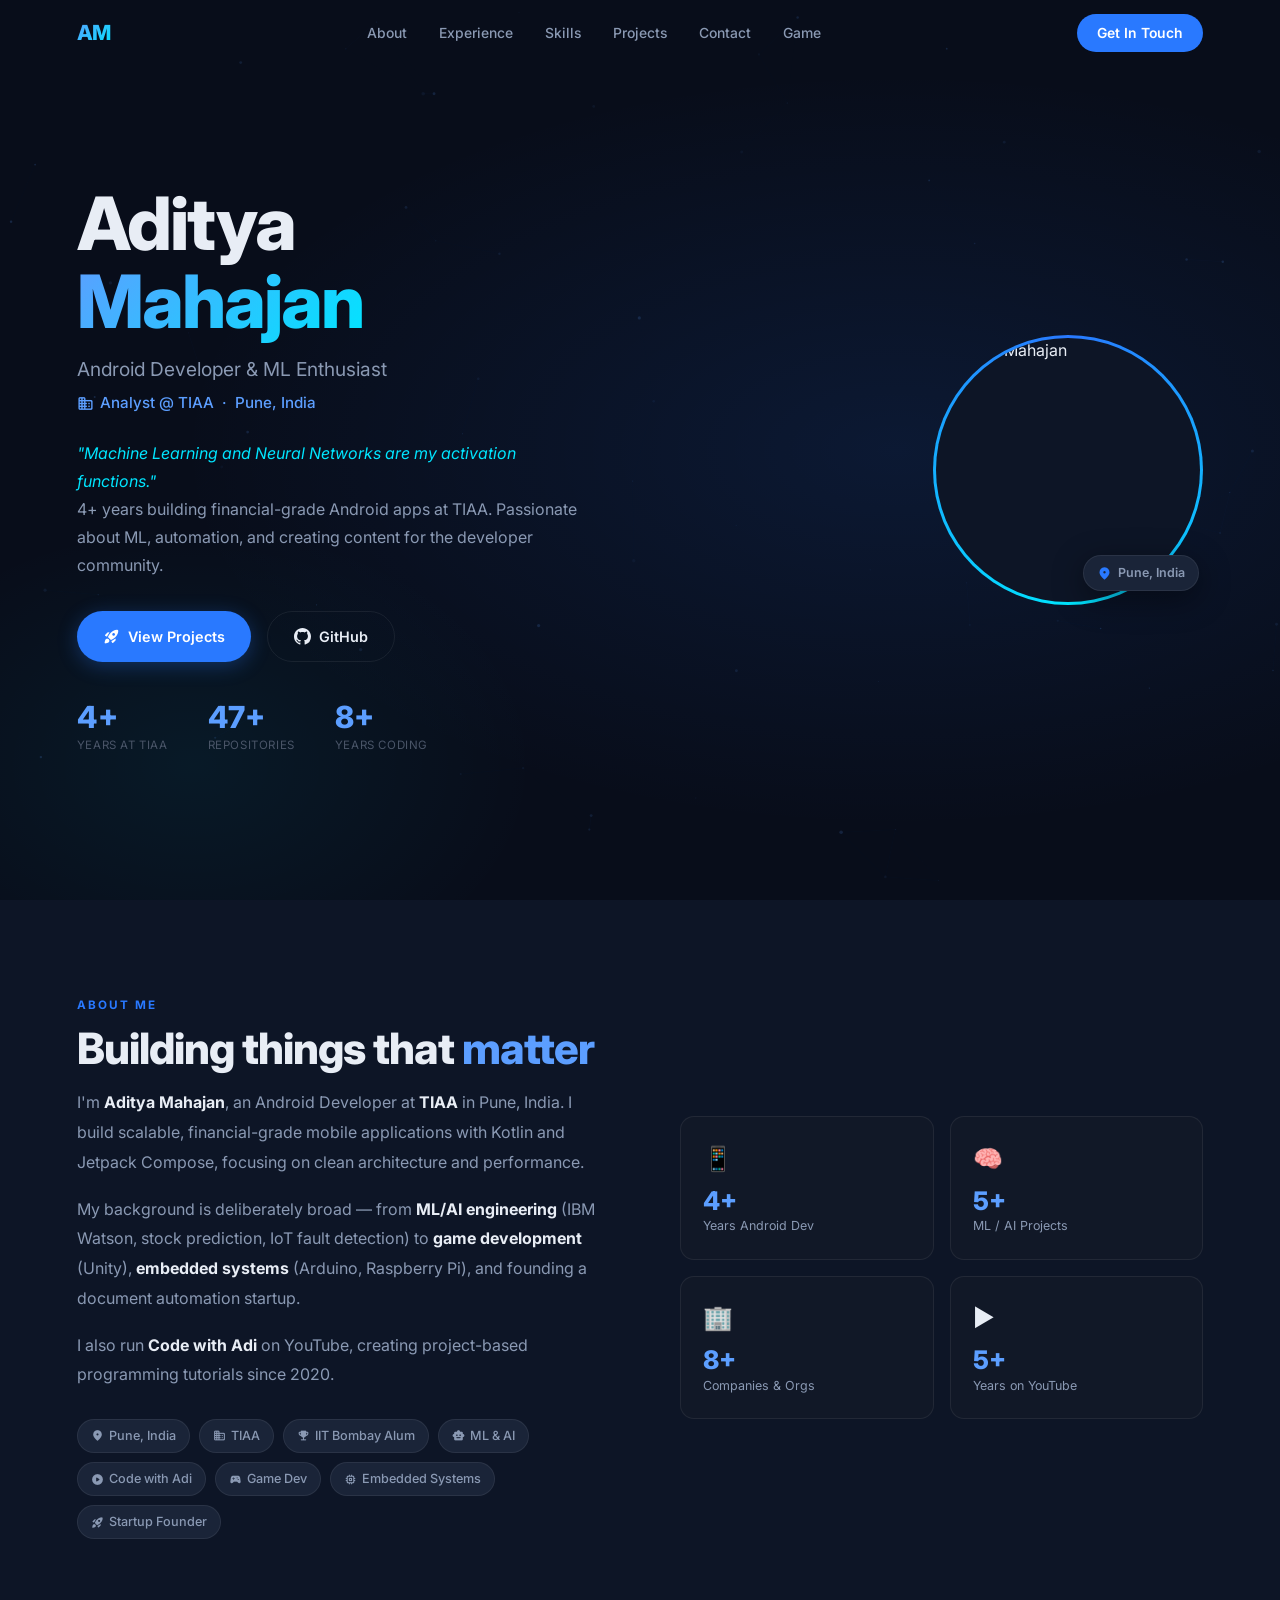
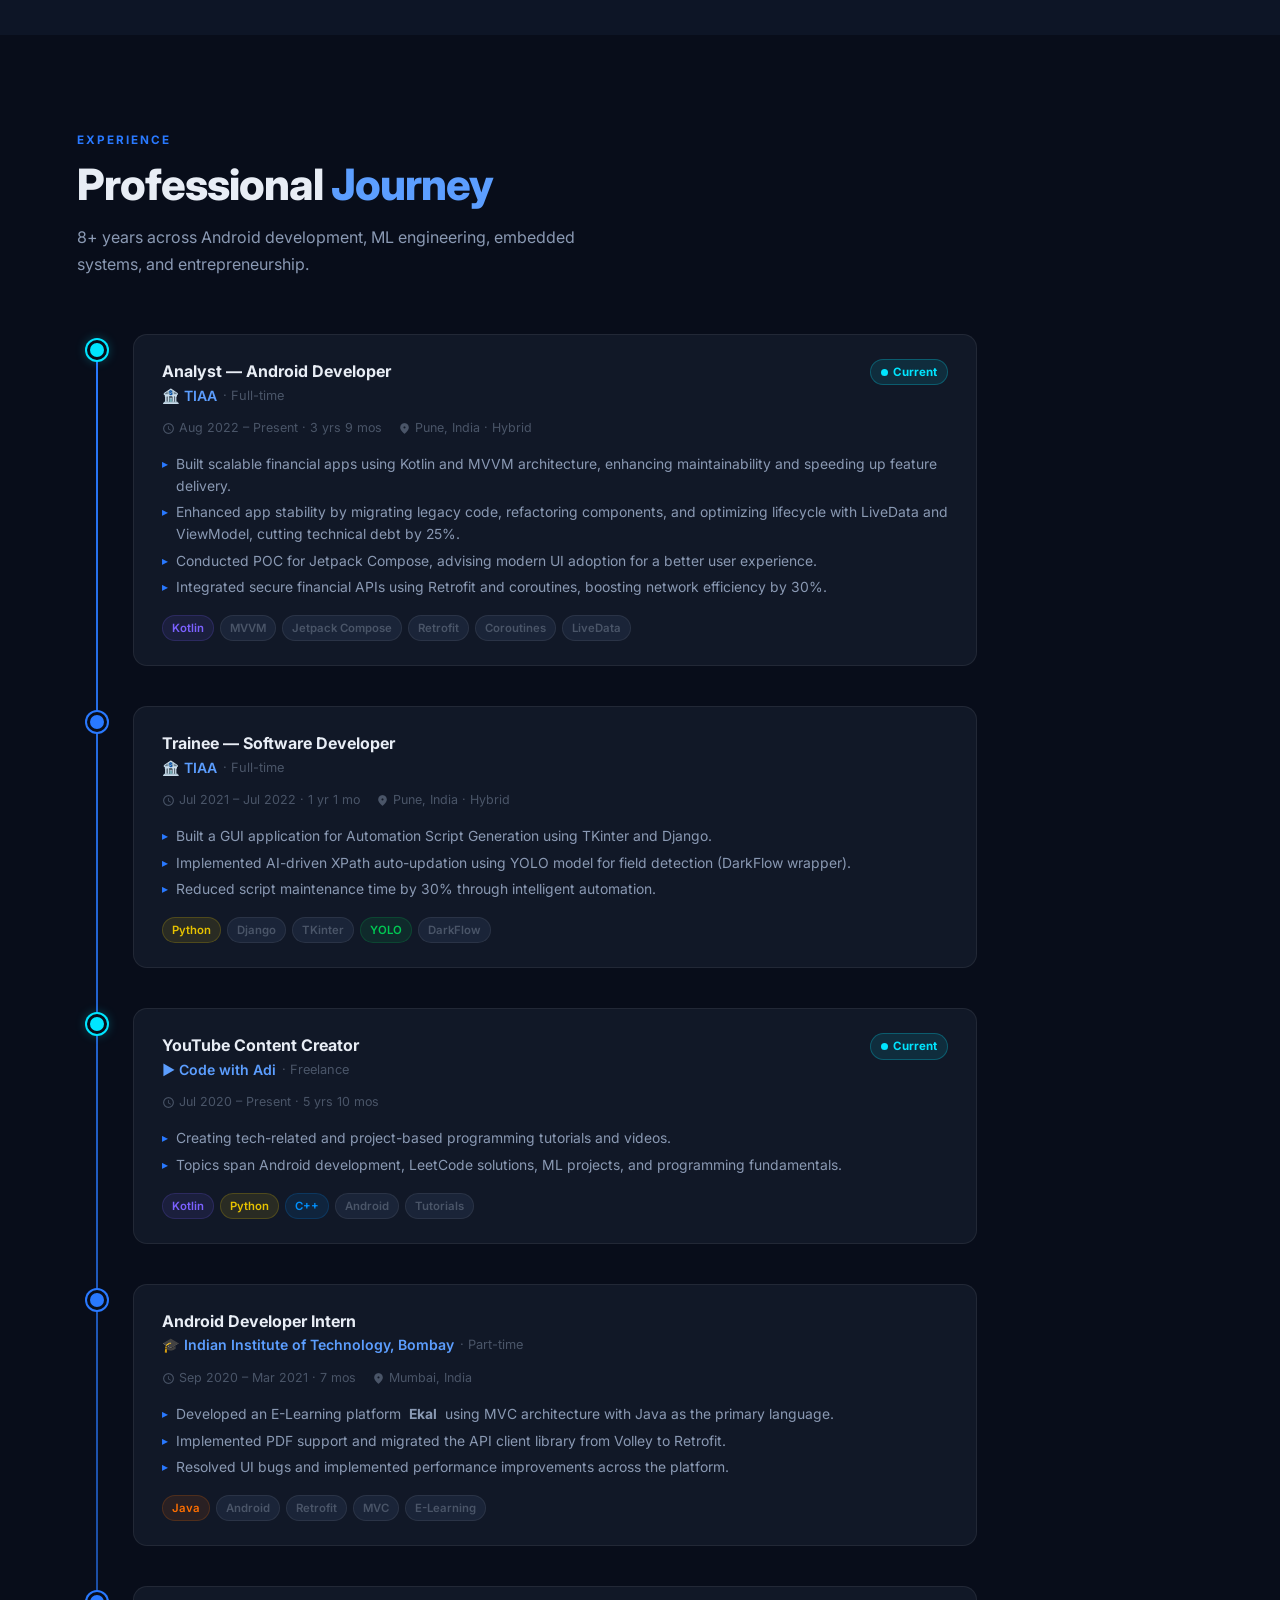
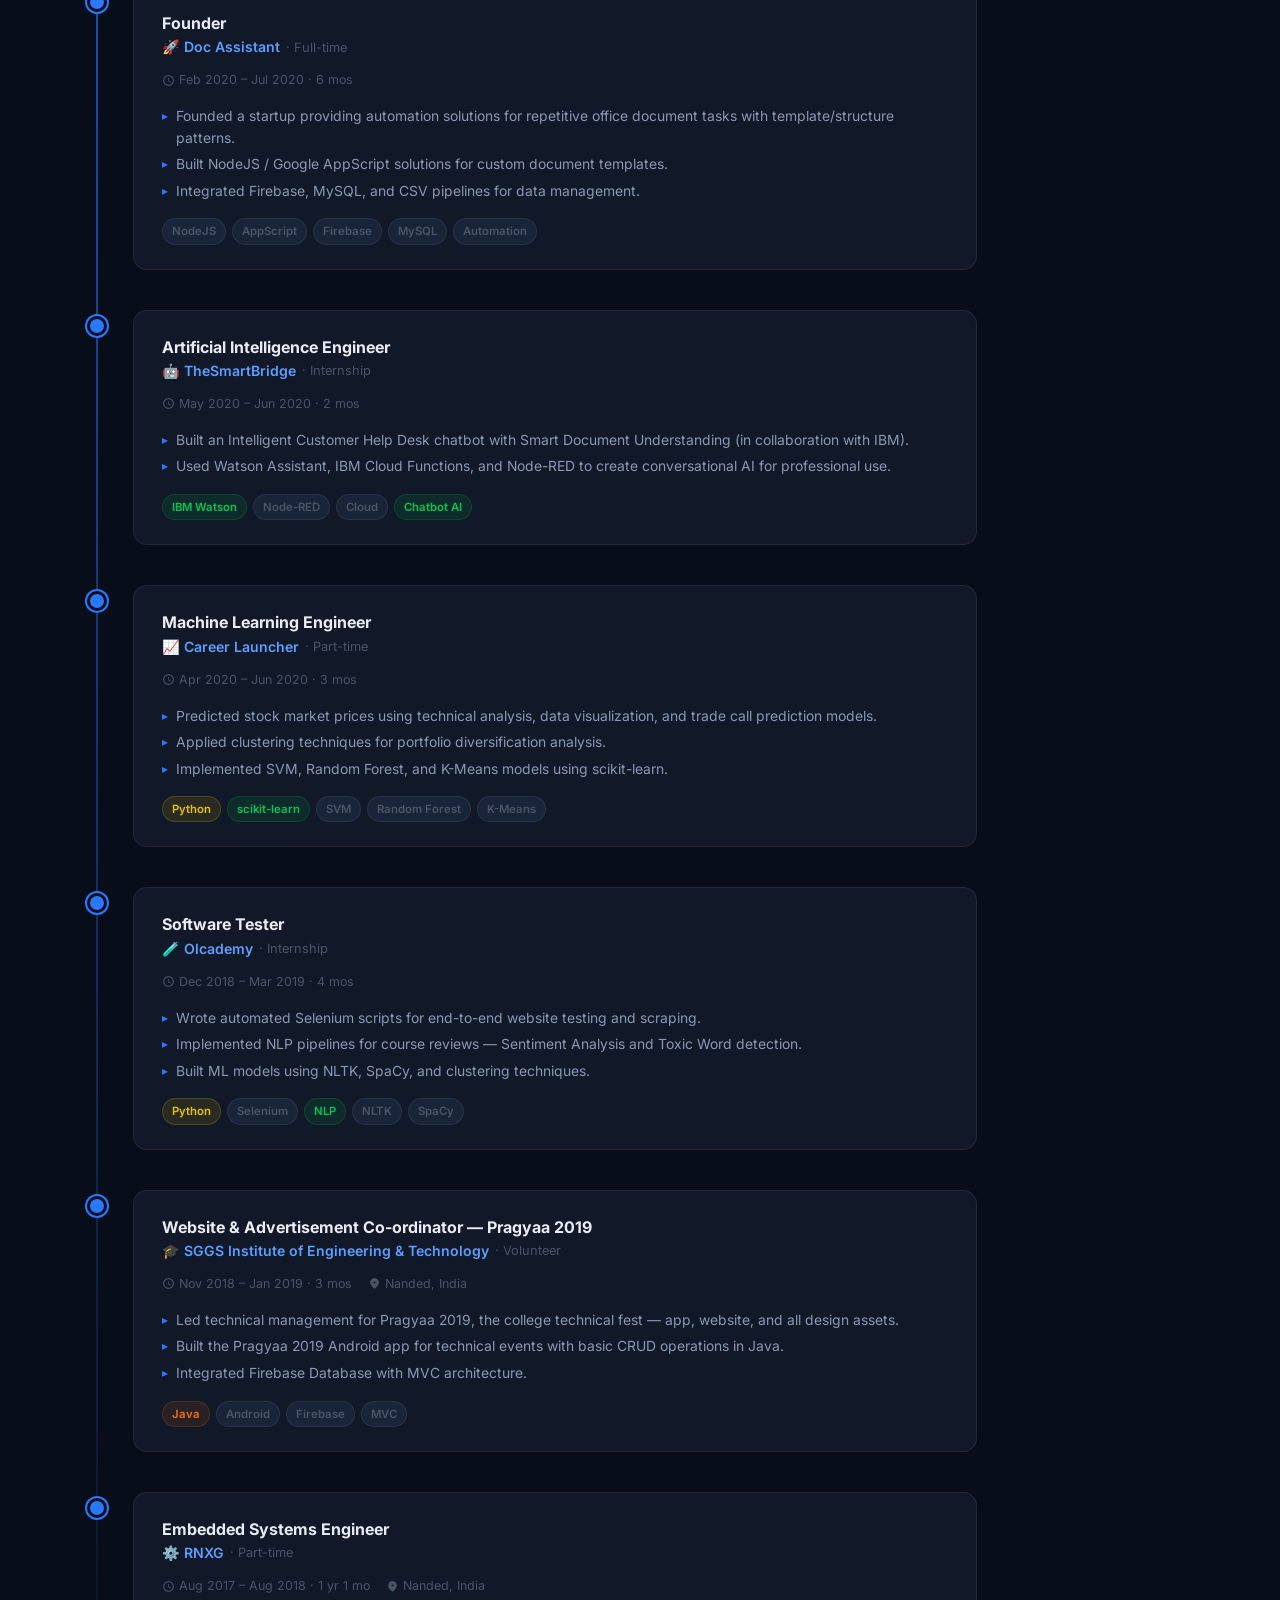
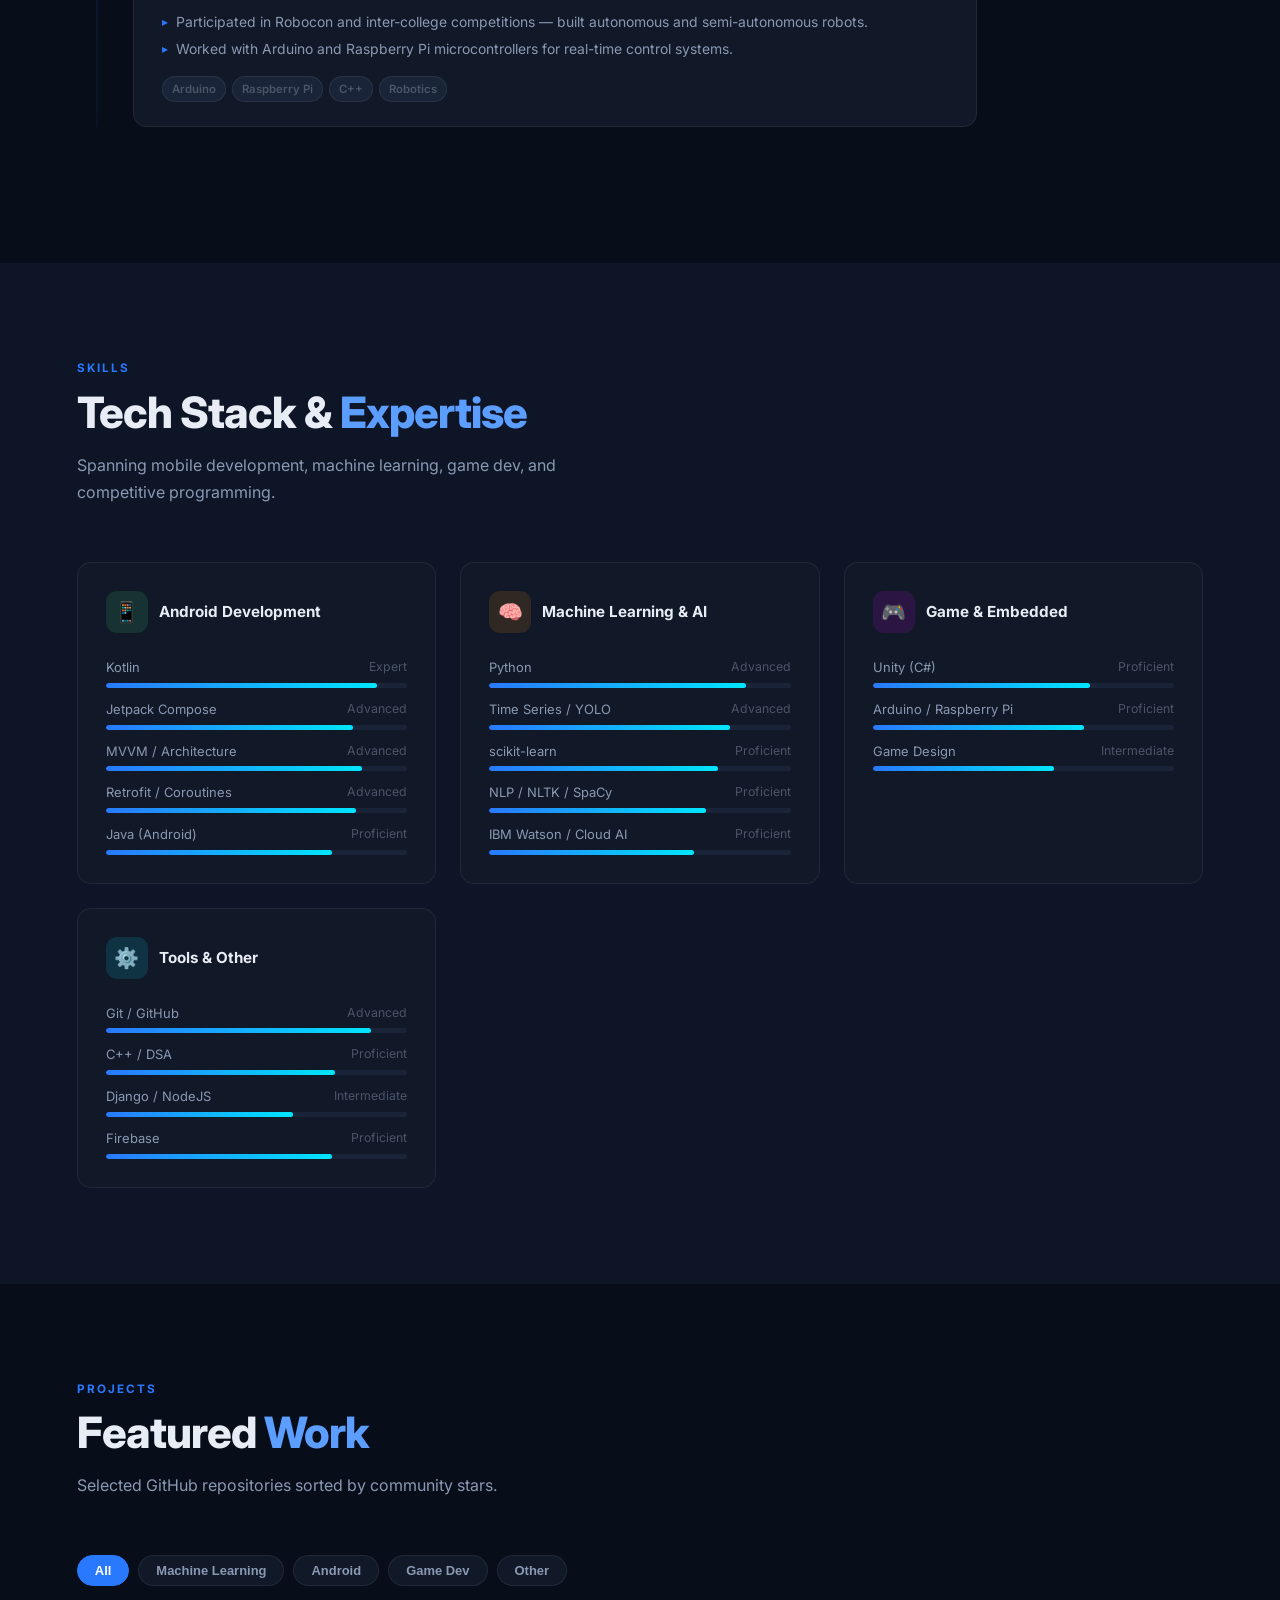
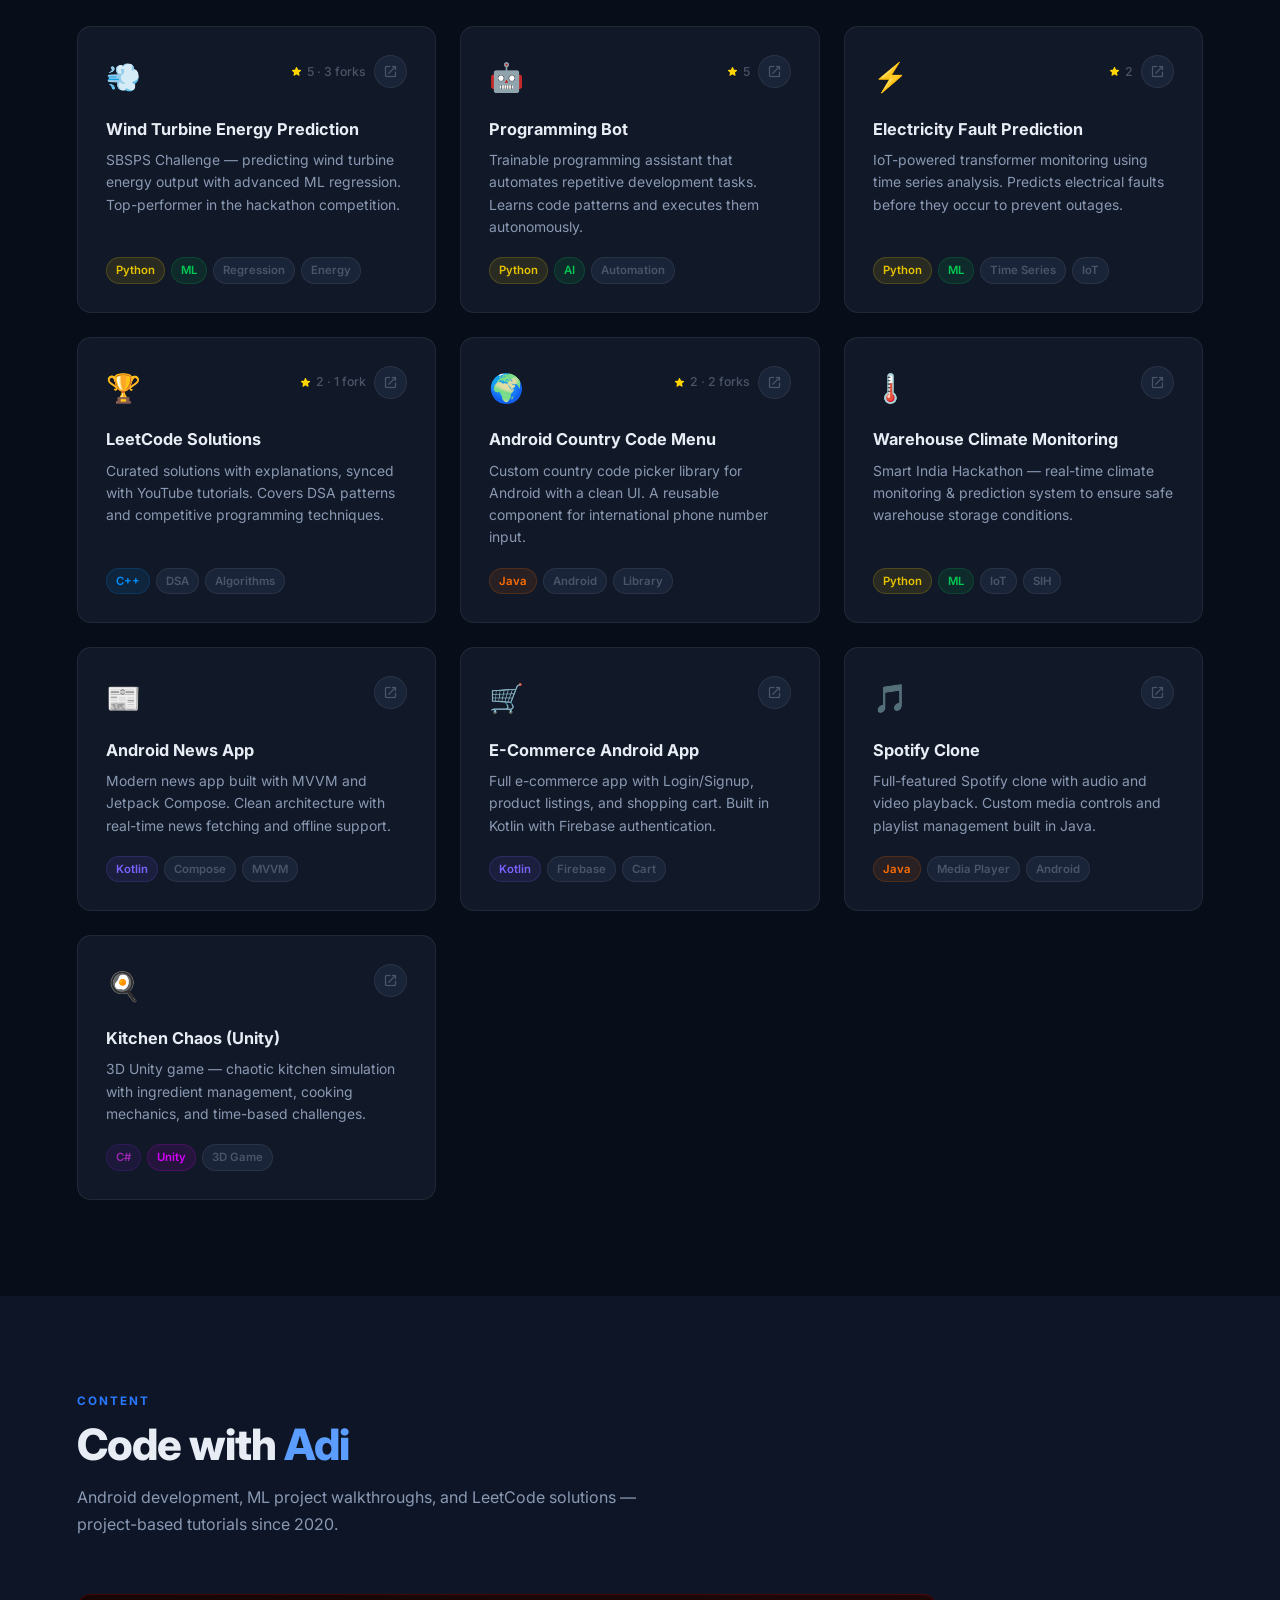
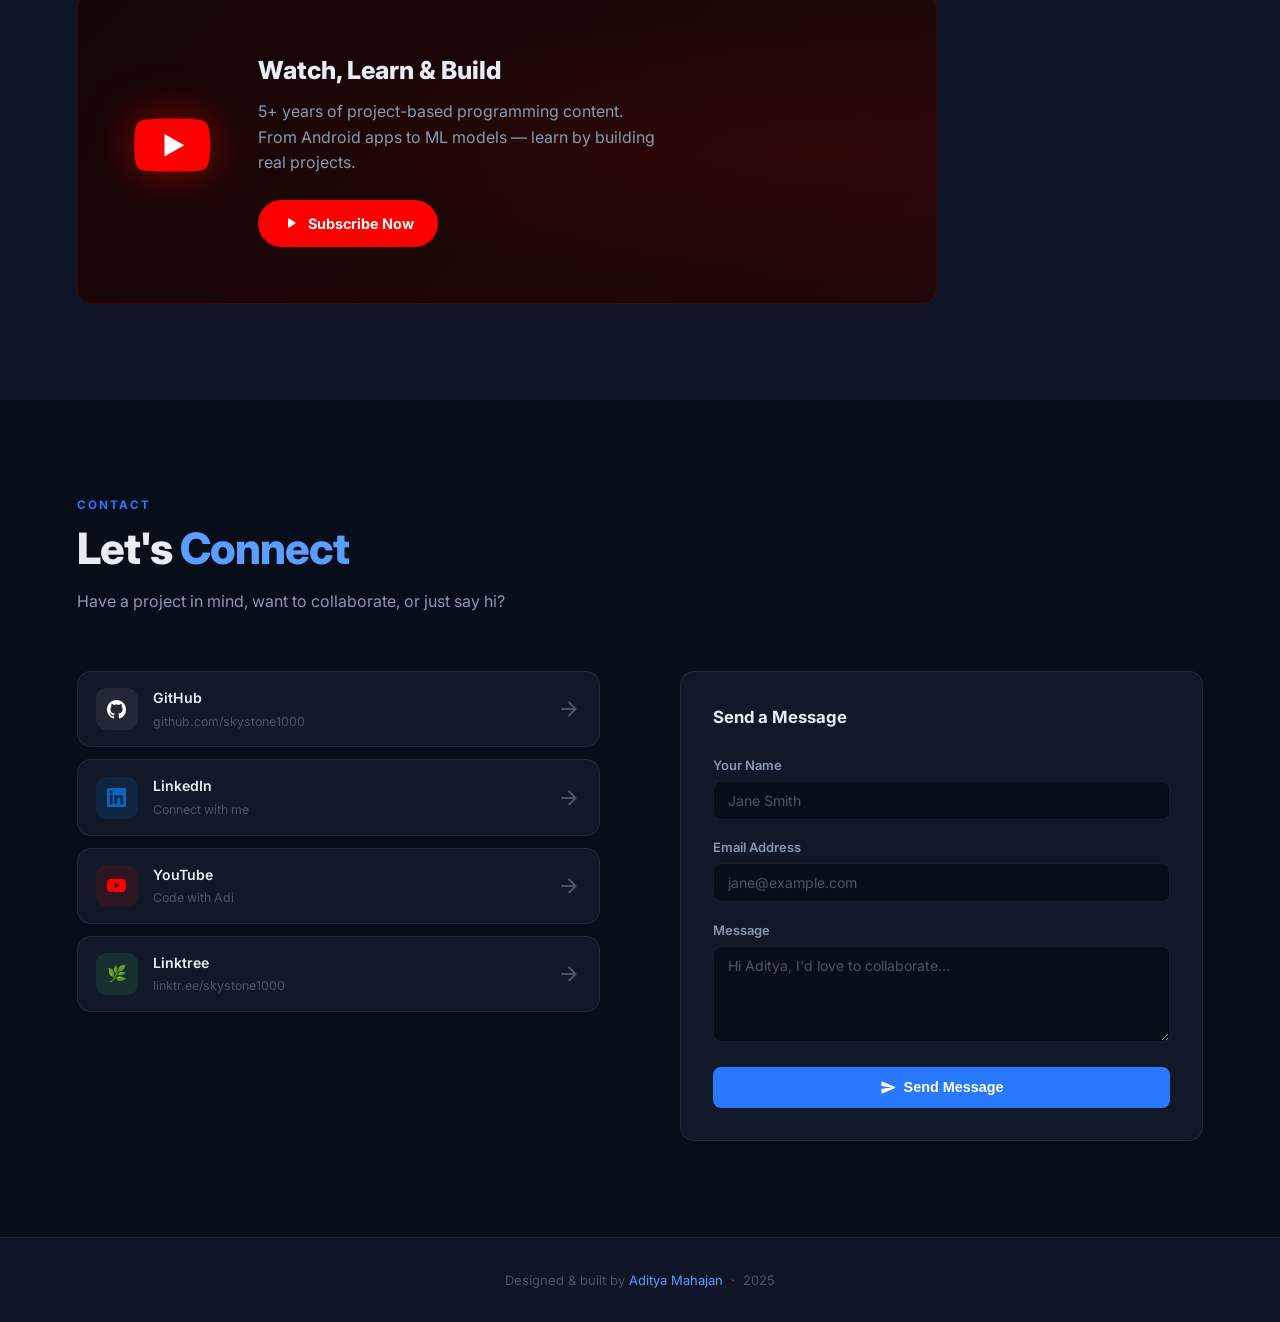
==== commit 7f036276: "Feature - Games" ====
--- a/index.html
+++ b/index.html
@@ -1453,6 +1453,7 @@
 			<li><a href="#skills">Skills</a></li>
 			<li><a href="#projects">Projects</a></li>
 			<li><a href="#contact">Contact</a></li>
+			<li><a href="games.html">Game</a></li>
 		</ul>
 		<a href="#contact" class="nav-btn">Get In Touch</a>
 		<div class="burger" id="burger"><span></span><span></span><span></span></div>
@@ -1465,6 +1466,7 @@
 		<a href="#skills" class="mobl">Skills</a>
 		<a href="#projects" class="mobl">Projects</a>
 		<a href="#contact" class="mobl">Contact</a>
+		<a href="games.html" class="mobl">Games</a>
 	</div>
 
 	<!-- ── Hero ─────────────────────────────────────────────── -->
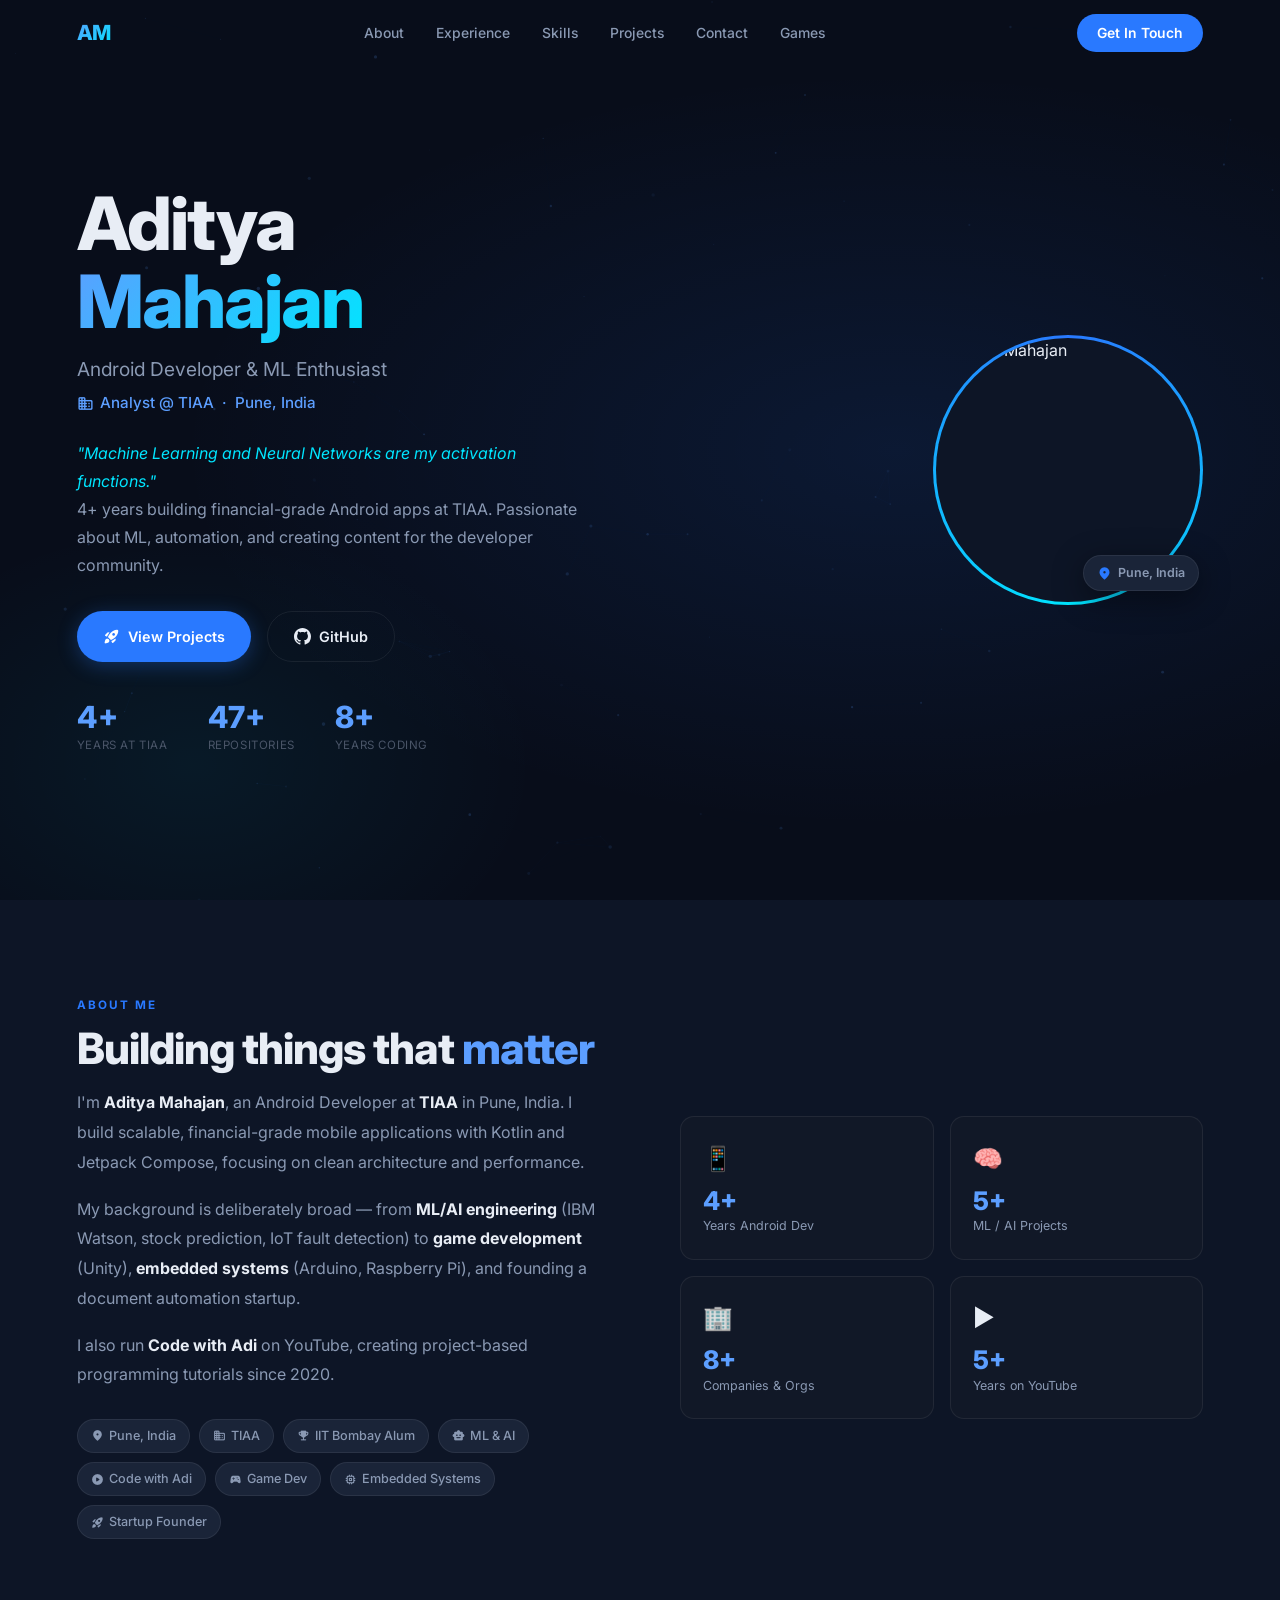
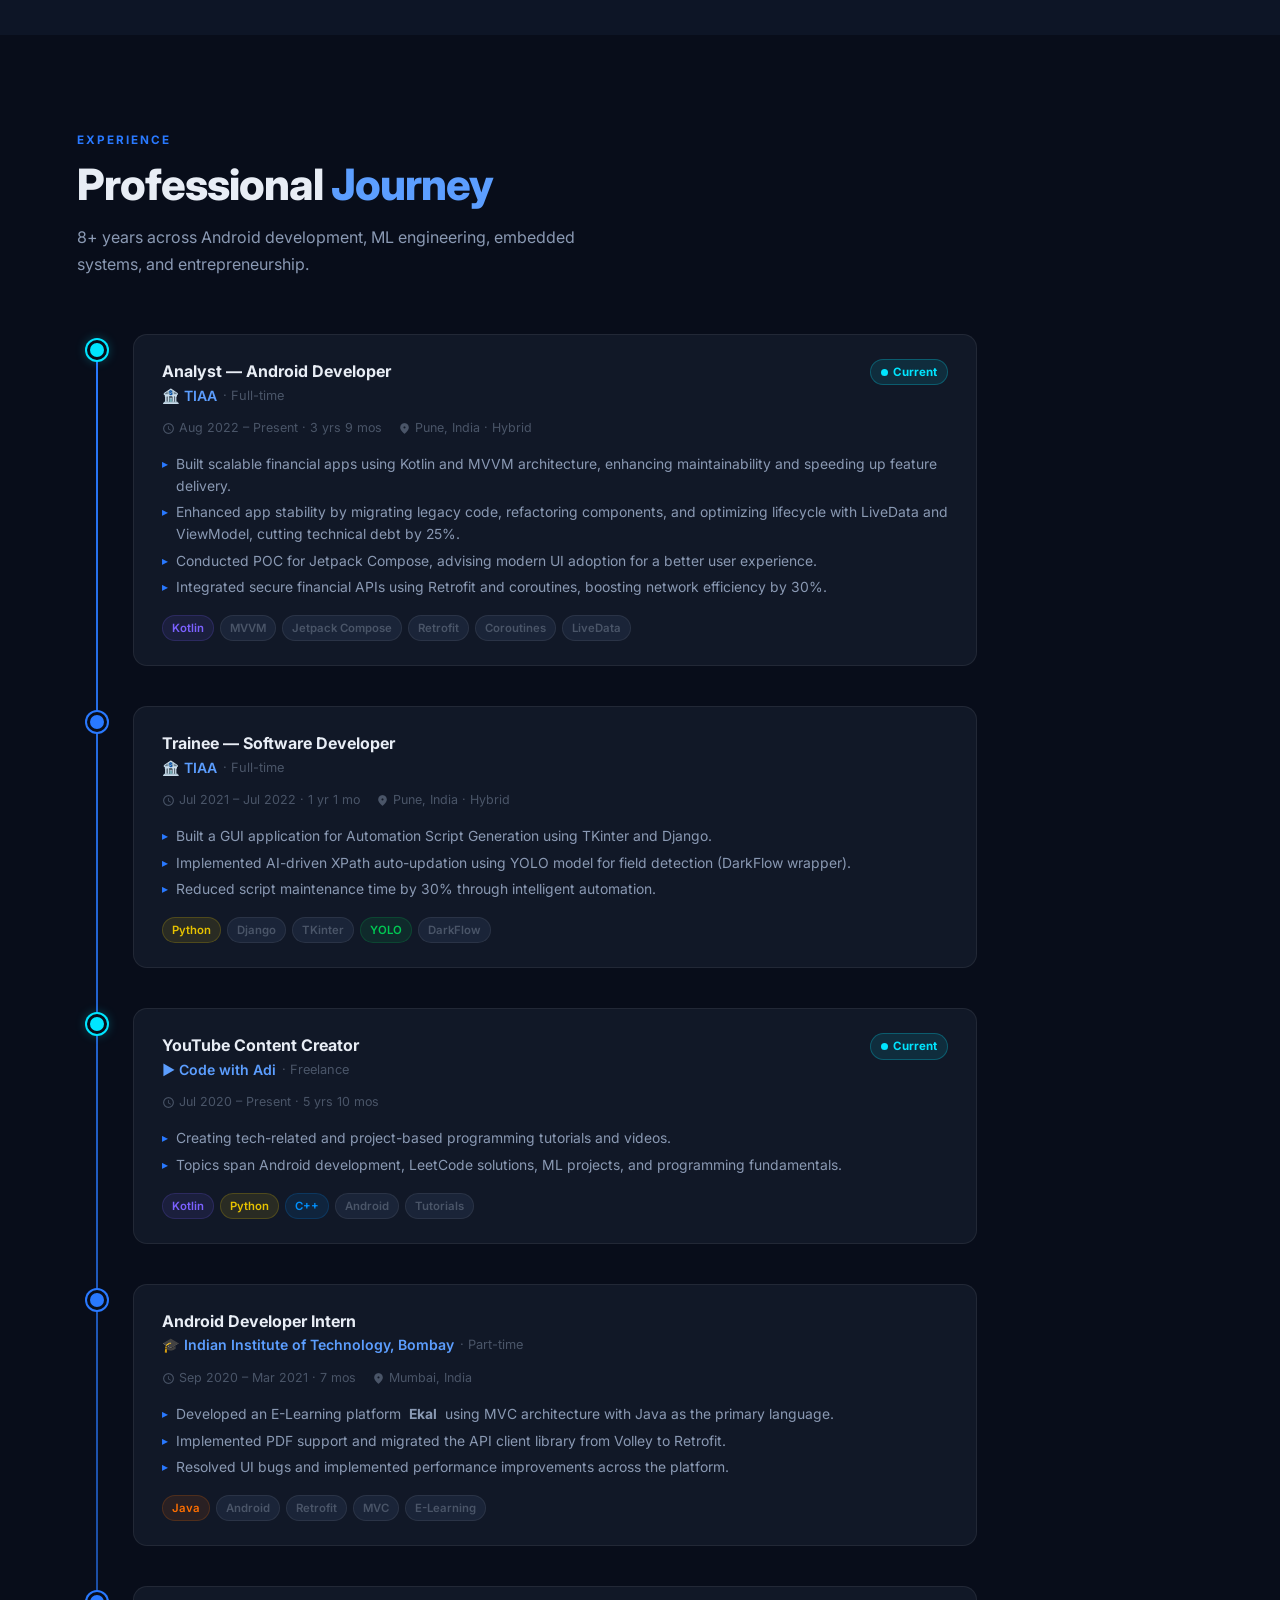
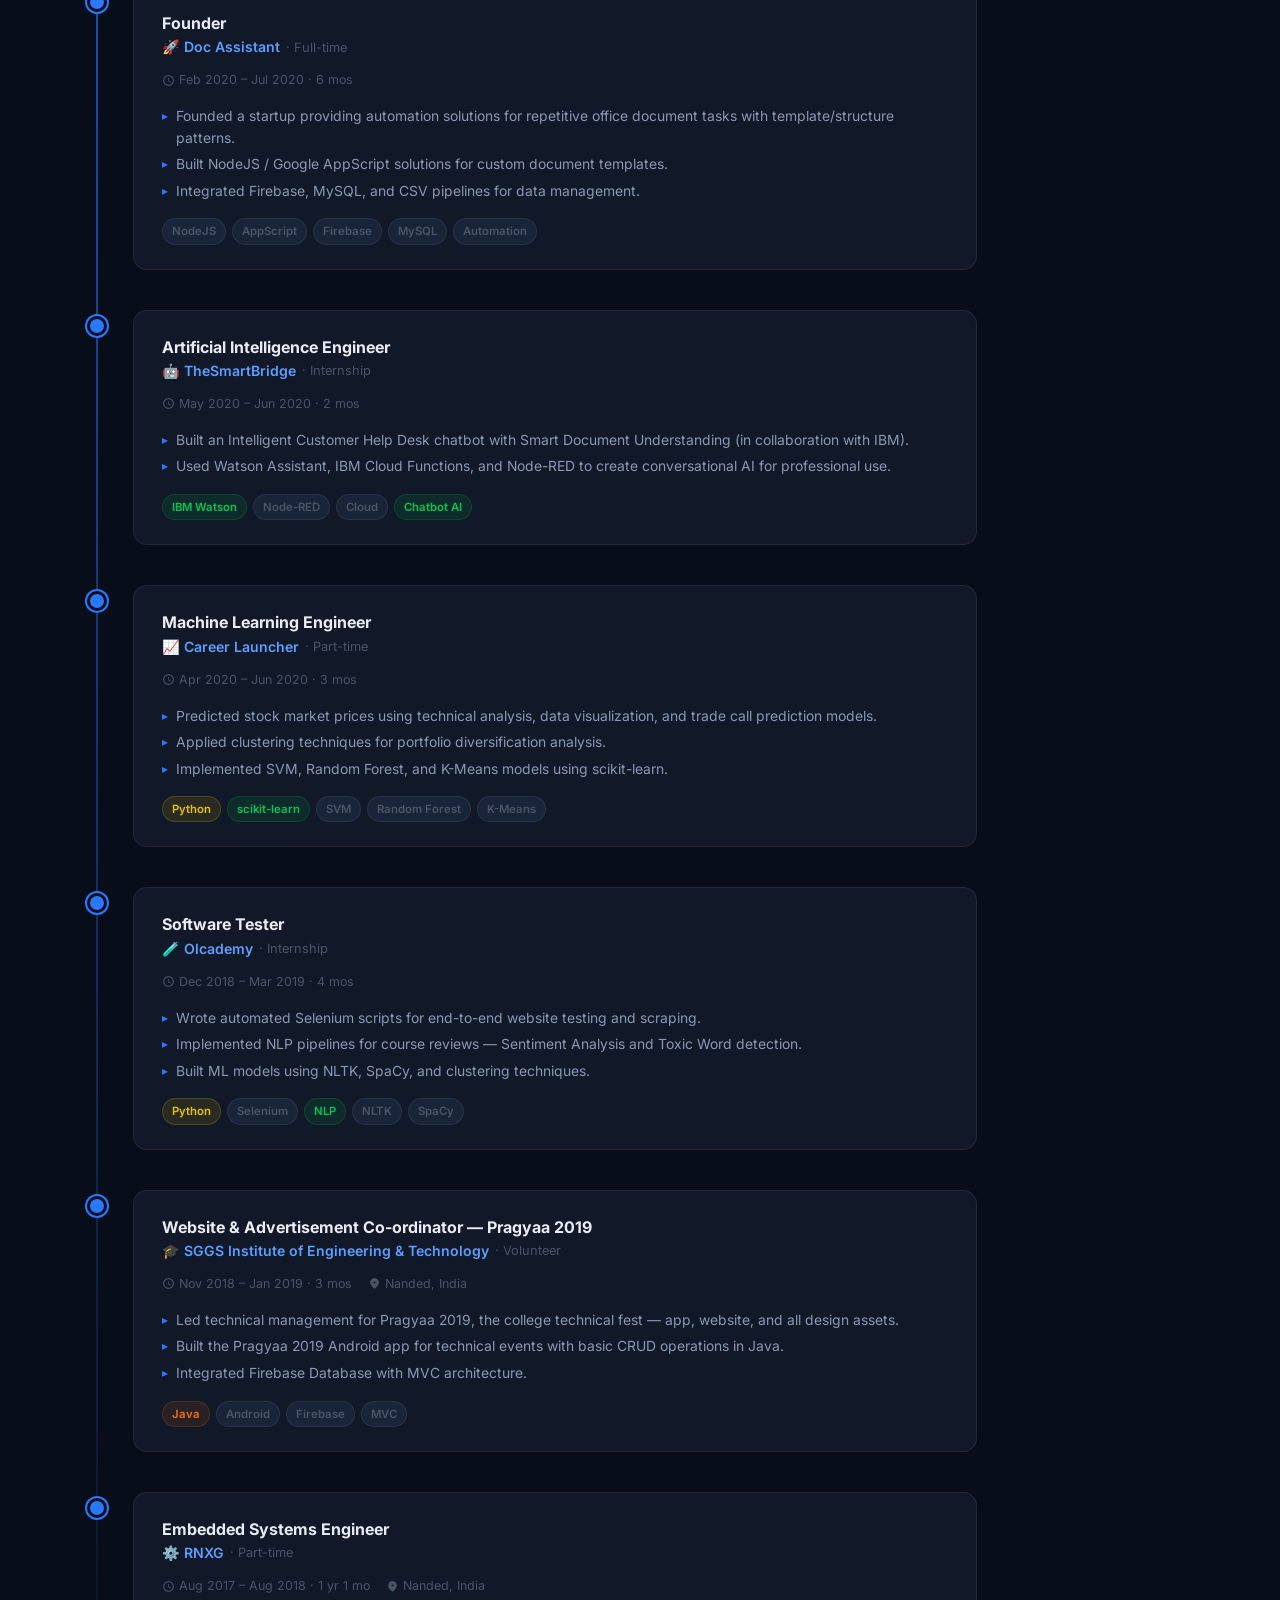
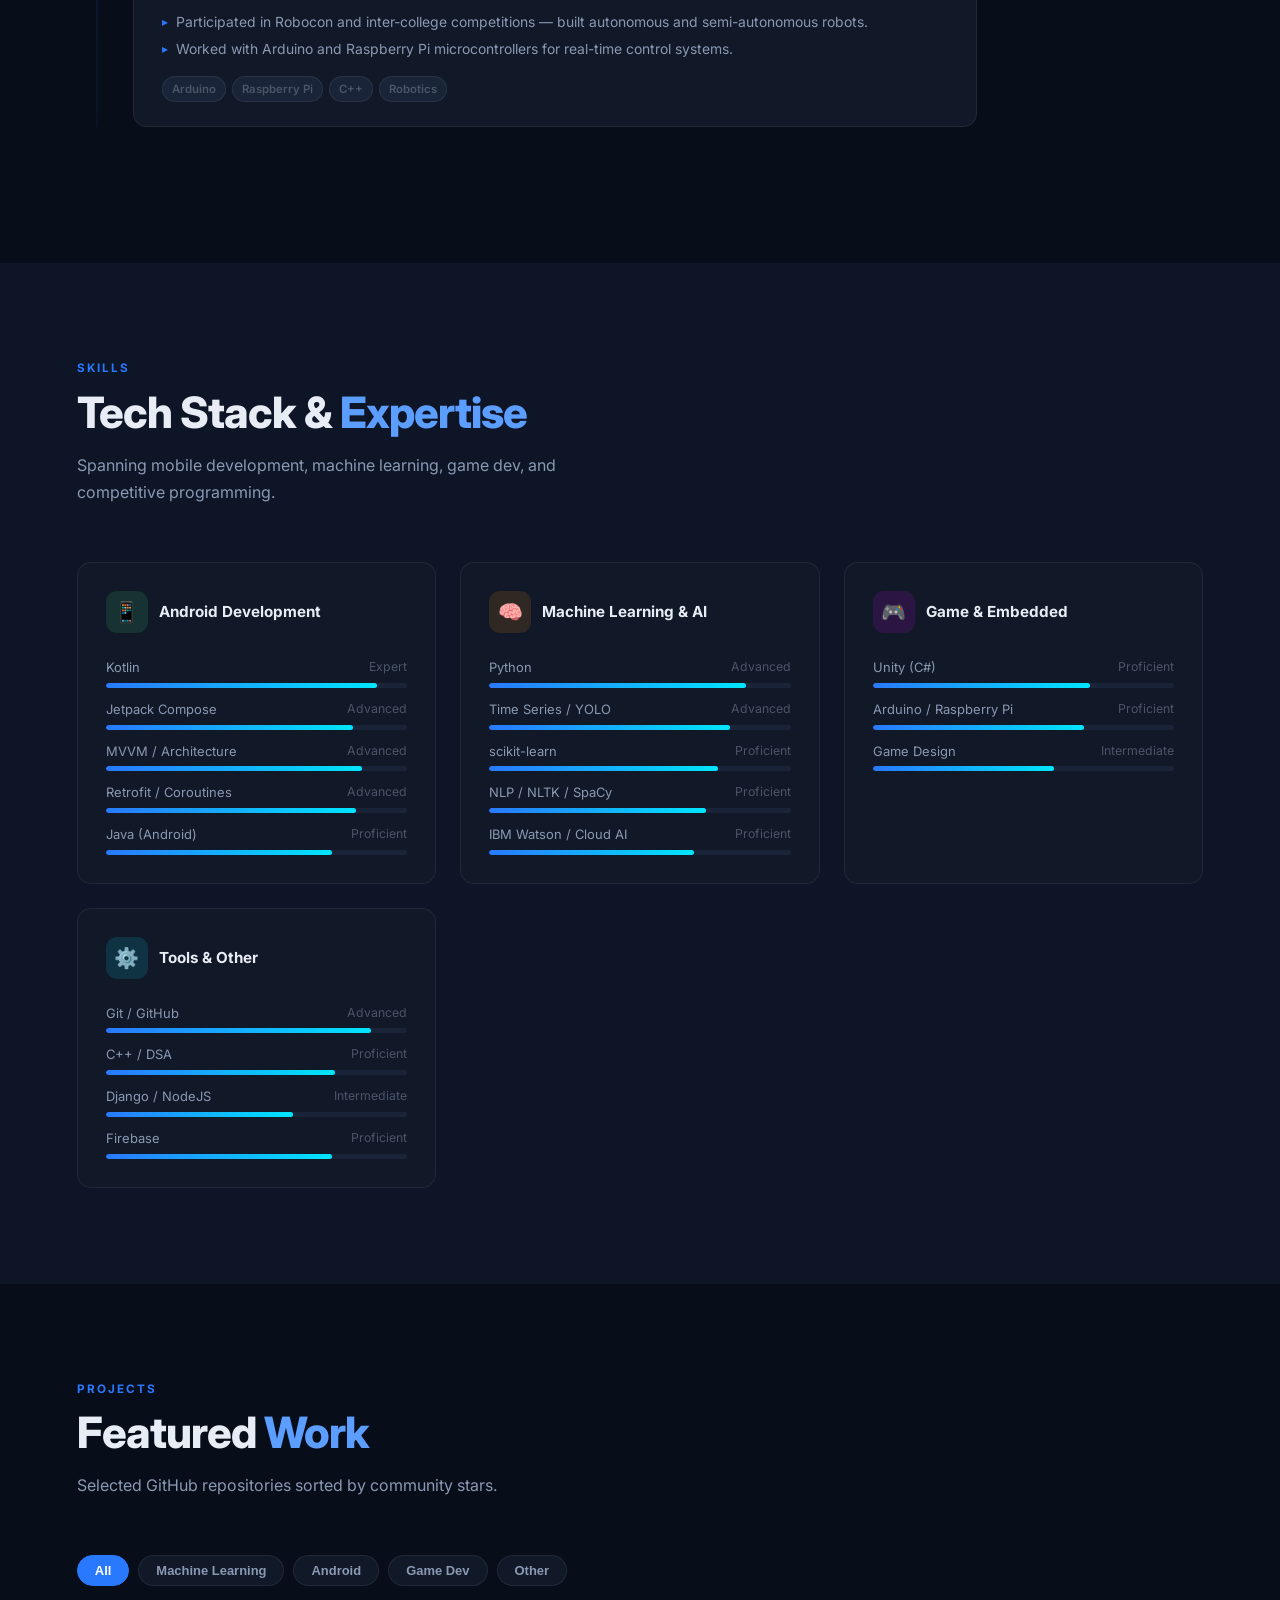
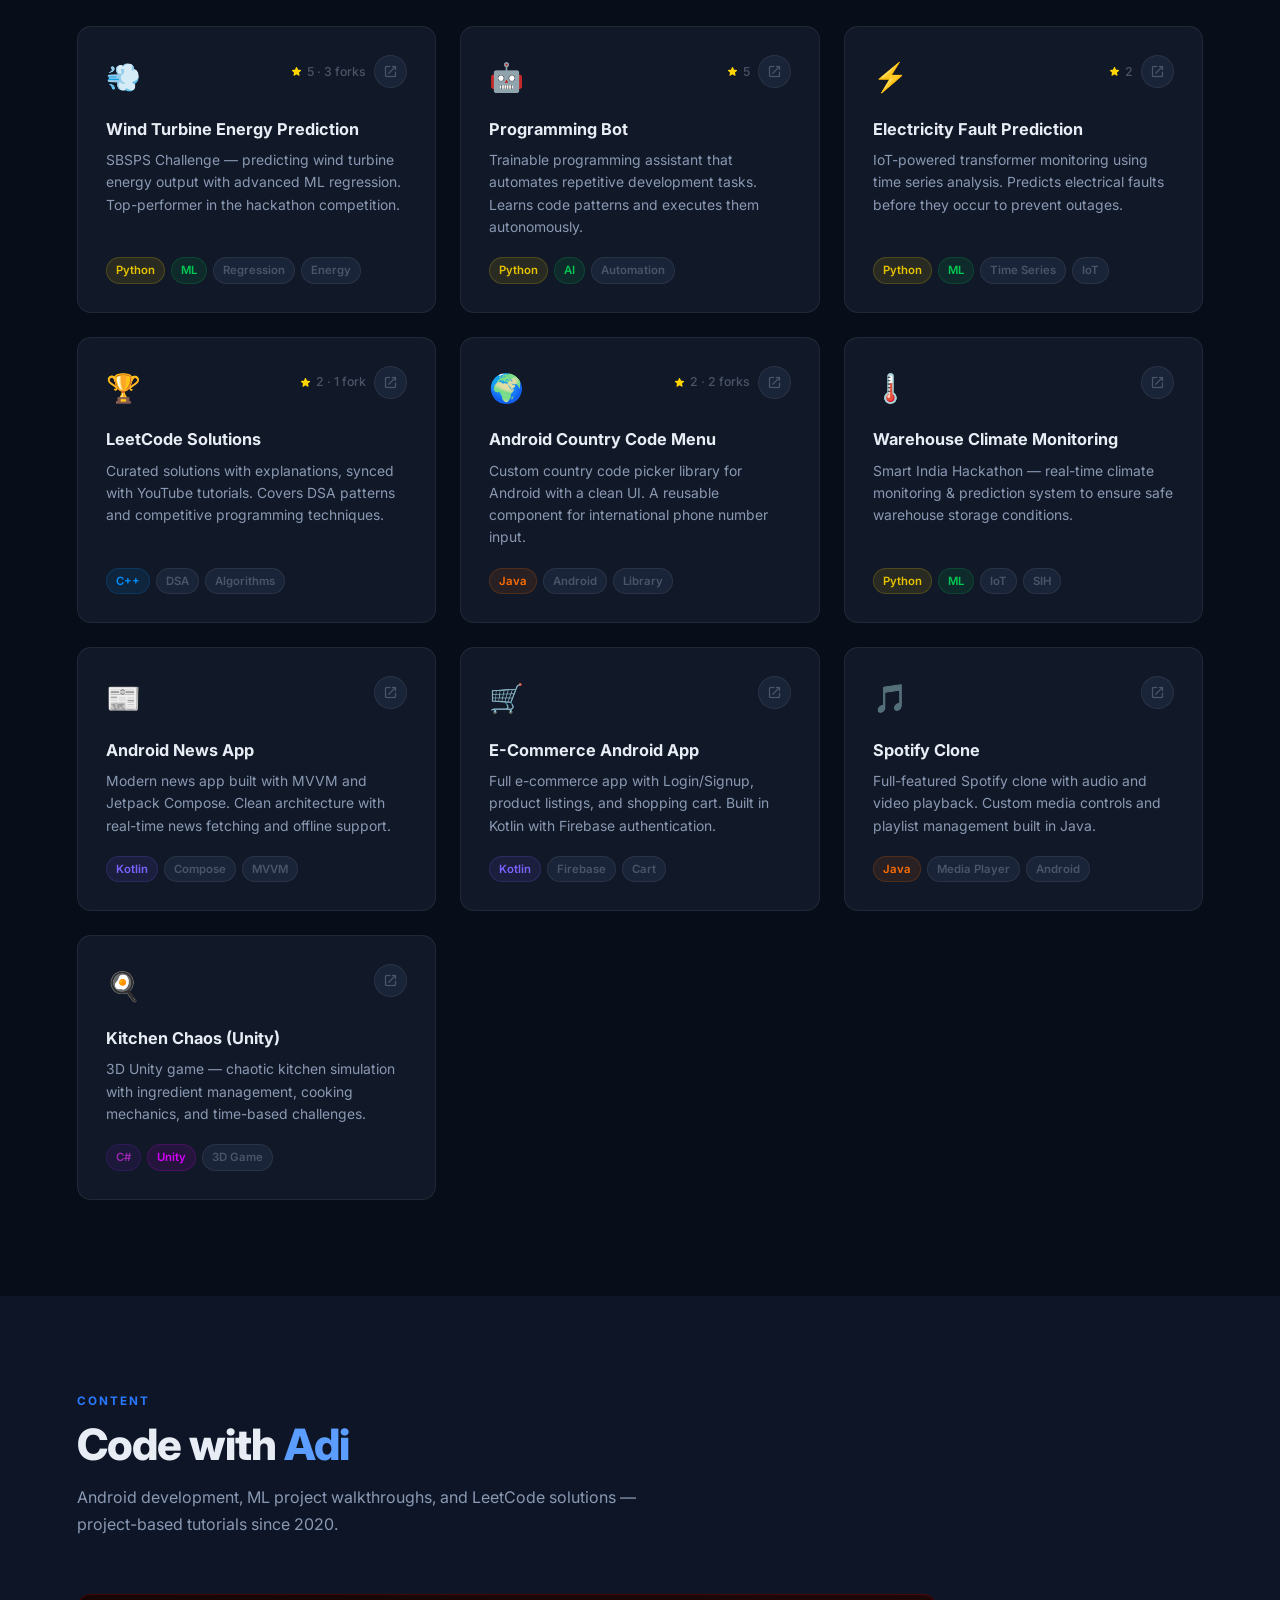
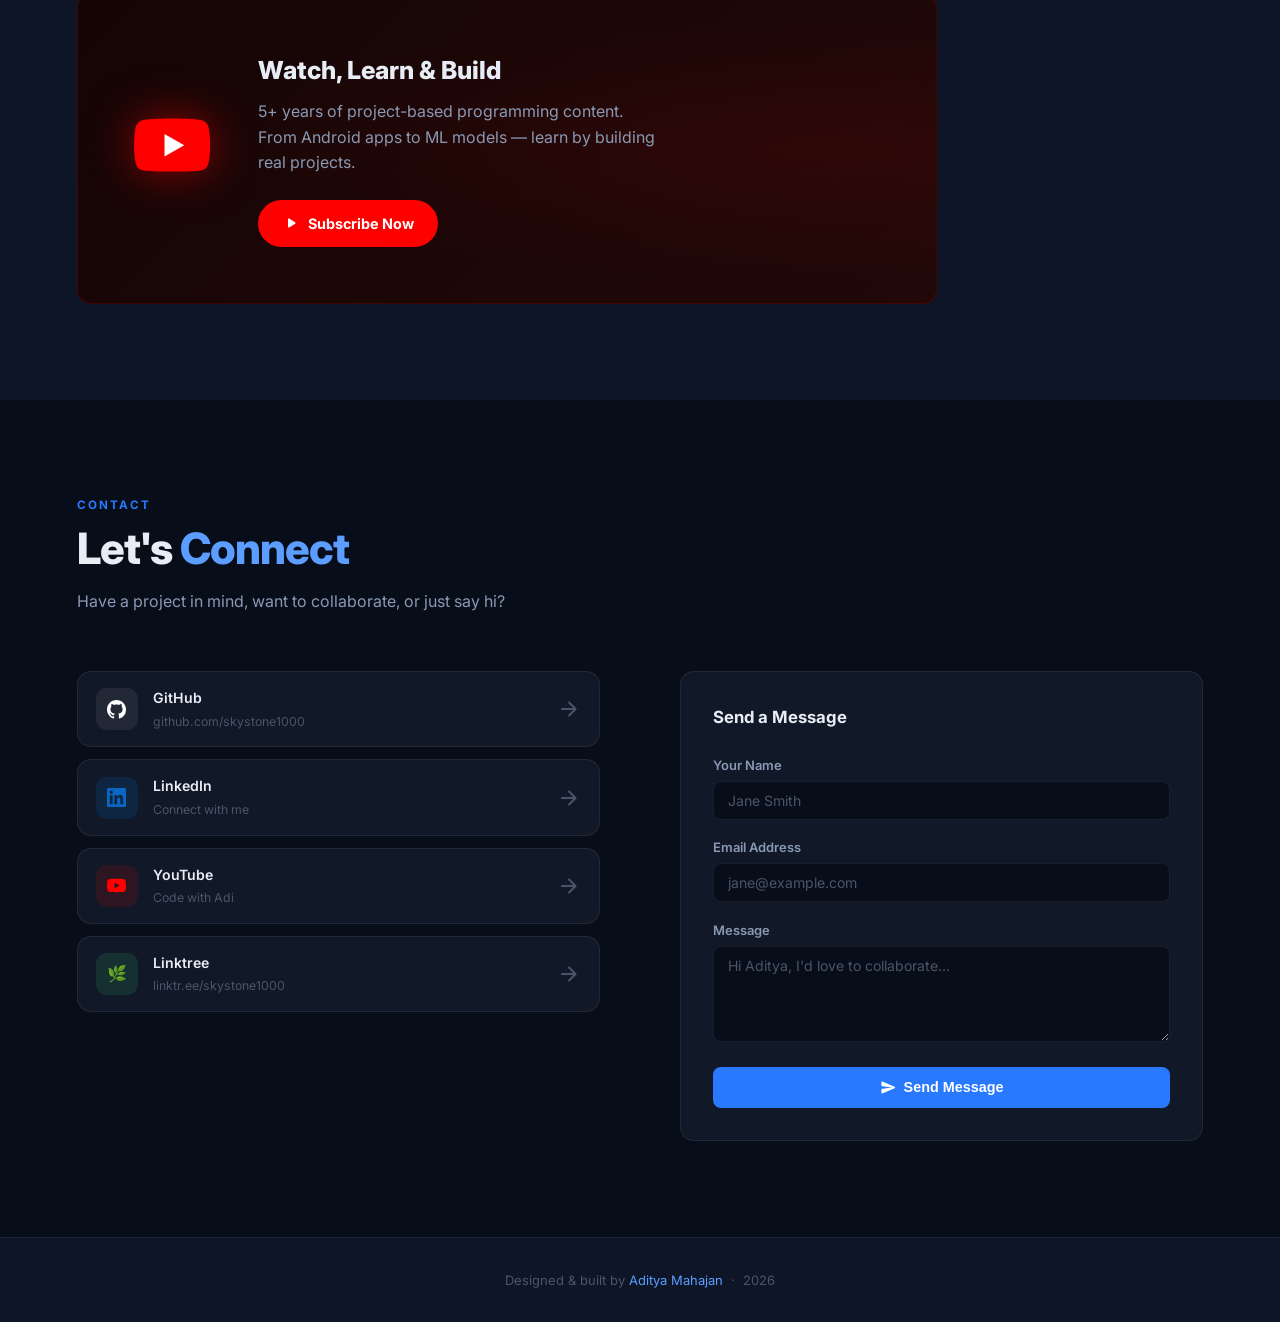
==== commit cd7153ac: "Refactor and claude md update" ====
--- a/index.html
+++ b/index.html
@@ -1,1473 +1,17 @@
 <!DOCTYPE html>
 <html lang="en">
-
 <head>
 	<meta charset="UTF-8" />
 	<meta name="viewport" content="width=device-width, initial-scale=1.0" />
 	<title>Aditya Mahajan — Portfolio</title>
 	<link rel="preconnect" href="https://fonts.googleapis.com" />
 	<link rel="preconnect" href="https://fonts.gstatic.com" crossorigin />
-	<link href="https://fonts.googleapis.com/css2?family=Inter:wght@300;400;500;600;700;800&display=swap"
-		rel="stylesheet" />
+	<link href="https://fonts.googleapis.com/css2?family=Inter:wght@300;400;500;600;700;800&display=swap" rel="stylesheet" />
 	<link href="https://fonts.googleapis.com/icon?family=Material+Icons+Round" rel="stylesheet" />
-	<style>
-		/* ── Variables ─────────────────────────────────────── */
-		:root {
-			--primary: #2979FF;
-			--primary-light: #5C9EFF;
-			--accent: #00E5FF;
-			--accent-dim: rgba(0, 229, 255, 0.12);
-			--bg: #080D1A;
-			--bg2: #0D1526;
-			--surface: #111827;
-			--surface2: #1A2438;
-			--border: rgba(255, 255, 255, 0.07);
-			--text: #E8EDF5;
-			--text2: #8A99B3;
-			--text3: #4A5568;
-			--r: 14px;
-			--rs: 8px;
-			--shadow: 0 8px 32px rgba(0, 0, 0, 0.45);
-			--glow: 0 0 40px rgba(41, 121, 255, 0.18);
-			--ease: 0.3s cubic-bezier(0.4, 0, 0.2, 1);
-		}
-
-		/* ── Reset ─────────────────────────────────────────── */
-		*,
-		*::before,
-		*::after {
-			box-sizing: border-box;
-			margin: 0;
-			padding: 0;
-		}
-
-		html {
-			scroll-behavior: smooth;
-		}
-
-		body {
-			font-family: 'Inter', sans-serif;
-			background: var(--bg);
-			color: var(--text);
-			line-height: 1.6;
-			overflow-x: hidden;
-		}
-
-		a {
-			color: inherit;
-			text-decoration: none;
-		}
-
-		ul {
-			list-style: none;
-		}
-
-		::selection {
-			background: var(--primary);
-			color: #fff;
-		}
-
-		::-webkit-scrollbar {
-			width: 5px;
-		}
-
-		::-webkit-scrollbar-track {
-			background: var(--bg);
-		}
-
-		::-webkit-scrollbar-thumb {
-			background: #1a2e6e;
-			border-radius: 3px;
-		}
-
-		/* ── Layout ────────────────────────────────────────── */
-		section {
-			padding: 96px 6vw;
-		}
-
-		.inner {
-			max-width: 1200px;
-			margin: 0 auto;
-		}
-
-		.s-label {
-			font-size: 0.73rem;
-			font-weight: 700;
-			letter-spacing: 2px;
-			color: var(--primary);
-			text-transform: uppercase;
-			margin-bottom: 0.6rem;
-		}
-
-		.s-title {
-			font-size: clamp(1.9rem, 4vw, 2.7rem);
-			font-weight: 800;
-			letter-spacing: -1px;
-			line-height: 1.15;
-			margin-bottom: 0.9rem;
-		}
-
-		.s-title span {
-			color: var(--primary-light);
-		}
-
-		.s-sub {
-			color: var(--text2);
-			max-width: 560px;
-			font-size: 1rem;
-			line-height: 1.7;
-		}
-
-		.s-head {
-			margin-bottom: 3.5rem;
-		}
-
-		/* ── Shared buttons ────────────────────────────────── */
-		.btn {
-			display: inline-flex;
-			align-items: center;
-			gap: 8px;
-			padding: 13px 26px;
-			border-radius: 50px;
-			font-weight: 600;
-			font-size: 0.9rem;
-			transition: all var(--ease);
-			cursor: pointer;
-		}
-
-		.btn-p {
-			background: var(--primary);
-			color: #fff;
-			box-shadow: 0 4px 20px rgba(41, 121, 255, 0.3);
-		}
-
-		.btn-p:hover {
-			background: var(--primary-light);
-			transform: translateY(-2px);
-			box-shadow: 0 8px 28px rgba(41, 121, 255, 0.5);
-		}
-
-		.btn-o {
-			background: transparent;
-			color: var(--text);
-			border: 1px solid var(--border);
-		}
-
-		.btn-o:hover {
-			border-color: var(--primary);
-			color: var(--primary-light);
-			transform: translateY(-2px);
-			background: rgba(41, 121, 255, 0.06);
-		}
-
-		/* ── Scroll reveal ─────────────────────────────────── */
-		.rv {
-			opacity: 0;
-			transform: translateY(28px);
-			transition: opacity 0.65s ease, transform 0.65s ease;
-		}
-
-		.rv.on {
-			opacity: 1;
-			transform: none;
-		}
-
-		.d1 {
-			transition-delay: 0.1s;
-		}
-
-		.d2 {
-			transition-delay: 0.2s;
-		}
-
-		.d3 {
-			transition-delay: 0.3s;
-		}
-
-		.d4 {
-			transition-delay: 0.4s;
-		}
-
-		/* ── Nav ───────────────────────────────────────────── */
-		nav {
-			position: fixed;
-			top: 0;
-			left: 0;
-			right: 0;
-			z-index: 900;
-			height: 66px;
-			display: flex;
-			align-items: center;
-			justify-content: space-between;
-			padding: 0 6vw;
-			transition: background var(--ease), box-shadow var(--ease);
-		}
-
-		nav.scrolled {
-			background: rgba(8, 13, 26, 0.92);
-			backdrop-filter: blur(18px);
-			-webkit-backdrop-filter: blur(18px);
-			box-shadow: 0 1px 0 var(--border);
-		}
-
-		.nav-logo {
-			font-weight: 800;
-			font-size: 1.3rem;
-			letter-spacing: -0.5px;
-			background: linear-gradient(135deg, var(--primary-light), var(--accent));
-			-webkit-background-clip: text;
-			background-clip: text;
-			-webkit-text-fill-color: transparent;
-		}
-
-		.nav-links {
-			display: flex;
-			gap: 2rem;
-		}
-
-		.nav-links a {
-			font-size: 0.87rem;
-			font-weight: 500;
-			color: var(--text2);
-			transition: color var(--ease);
-			position: relative;
-			padding-bottom: 3px;
-		}
-
-		.nav-links a::after {
-			content: '';
-			position: absolute;
-			bottom: 0;
-			left: 0;
-			width: 0;
-			height: 2px;
-			background: var(--primary);
-			transition: width var(--ease);
-		}
-
-		.nav-links a:hover {
-			color: var(--text);
-		}
-
-		.nav-links a:hover::after {
-			width: 100%;
-		}
-
-		.nav-btn {
-			padding: 8px 20px;
-			background: var(--primary);
-			color: #fff;
-			border-radius: 50px;
-			font-size: 0.87rem;
-			font-weight: 600;
-			transition: background var(--ease), transform var(--ease), box-shadow var(--ease);
-		}
-
-		.nav-btn:hover {
-			background: var(--primary-light);
-			transform: translateY(-1px);
-			box-shadow: 0 4px 20px rgba(41, 121, 255, 0.45);
-		}
-
-		.burger {
-			display: none;
-			flex-direction: column;
-			gap: 5px;
-			cursor: pointer;
-		}
-
-		.burger span {
-			width: 22px;
-			height: 2px;
-			background: var(--text);
-			border-radius: 2px;
-		}
-
-		.mob-nav {
-			display: none;
-			position: fixed;
-			inset: 0;
-			z-index: 950;
-			background: var(--bg);
-			flex-direction: column;
-			align-items: center;
-			justify-content: center;
-			gap: 2.5rem;
-		}
-
-		.mob-nav.open {
-			display: flex;
-		}
-
-		.mob-nav a {
-			font-size: 1.6rem;
-			font-weight: 700;
-		}
-
-		.mob-close {
-			position: absolute;
-			top: 18px;
-			right: 18px;
-			background: none;
-			border: none;
-			color: var(--text);
-			cursor: pointer;
-		}
-
-		.mob-close .material-icons-round {
-			font-size: 30px;
-		}
-
-		/* ── Hero ──────────────────────────────────────────── */
-		#hero {
-			min-height: 100vh;
-			display: flex;
-			align-items: center;
-			padding: 100px 6vw 60px;
-			position: relative;
-			overflow: hidden;
-		}
-
-		.hero-bg {
-			position: absolute;
-			inset: 0;
-			background: radial-gradient(ellipse 80% 60% at 70% 50%, rgba(41, 121, 255, 0.11) 0%, transparent 70%), radial-gradient(ellipse 45% 45% at 15% 85%, rgba(0, 229, 255, 0.06) 0%, transparent 60%);
-		}
-
-		canvas {
-			position: absolute;
-			inset: 0;
-			opacity: 0.35;
-		}
-
-		.hero-inner {
-			position: relative;
-			z-index: 1;
-			display: grid;
-			grid-template-columns: 1fr auto;
-			align-items: center;
-			gap: 4rem;
-			width: 100%;
-			max-width: 1200px;
-			margin: 0 auto;
-		}
-
-		.badge {
-			display: inline-flex;
-			align-items: center;
-			gap: 8px;
-			background: var(--accent-dim);
-			border: 1px solid rgba(0, 229, 255, 0.22);
-			color: var(--accent);
-			padding: 6px 14px;
-			border-radius: 50px;
-			font-size: 0.78rem;
-			font-weight: 700;
-			letter-spacing: 0.4px;
-			margin-bottom: 1.5rem;
-			animation: up 0.6s ease both;
-		}
-
-		.badge-dot {
-			width: 7px;
-			height: 7px;
-			background: var(--accent);
-			border-radius: 50%;
-			animation: blink 2s infinite;
-		}
-
-		.hero-name {
-			font-size: clamp(2.8rem, 6vw, 4.6rem);
-			font-weight: 800;
-			letter-spacing: -2px;
-			line-height: 1.05;
-			animation: up 0.6s 0.1s ease both;
-		}
-
-		.hero-name span {
-			background: linear-gradient(135deg, #5C9EFF, var(--accent));
-			-webkit-background-clip: text;
-			background-clip: text;
-			-webkit-text-fill-color: transparent;
-		}
-
-		.hero-role {
-			font-size: clamp(1rem, 2vw, 1.2rem);
-			color: var(--text2);
-			margin: 0.9rem 0 0.4rem;
-			animation: up 0.6s 0.18s ease both;
-		}
-
-		.hero-co {
-			display: inline-flex;
-			align-items: center;
-			gap: 6px;
-			color: var(--primary-light);
-			font-weight: 500;
-			font-size: 0.95rem;
-			animation: up 0.6s 0.24s ease both;
-		}
-
-		.hero-bio {
-			color: var(--text2);
-			max-width: 520px;
-			margin: 1.2rem 0 2rem;
-			font-size: 1rem;
-			line-height: 1.75;
-			animation: up 0.6s 0.3s ease both;
-		}
-
-		.hero-bio em {
-			color: var(--accent);
-			font-style: italic;
-		}
-
-		.hero-btns {
-			display: flex;
-			gap: 1rem;
-			flex-wrap: wrap;
-			animation: up 0.6s 0.38s ease both;
-		}
-
-		.hero-stats {
-			display: flex;
-			gap: 2.5rem;
-			margin-top: 2.5rem;
-			animation: up 0.6s 0.46s ease both;
-		}
-
-		.stat-n {
-			font-size: 1.9rem;
-			font-weight: 800;
-			color: var(--primary-light);
-			line-height: 1;
-		}
-
-		.stat-l {
-			font-size: 0.72rem;
-			color: var(--text3);
-			margin-top: 4px;
-			text-transform: uppercase;
-			letter-spacing: 0.6px;
-		}
-
-		.avatar-wrap {
-			position: relative;
-			flex-shrink: 0;
-			animation: up 0.6s 0.14s ease both;
-		}
-
-		.avatar-ring {
-			width: 270px;
-			height: 270px;
-			border-radius: 50%;
-			background: conic-gradient(var(--primary), var(--accent), var(--primary));
-			padding: 3px;
-			animation: spin 9s linear infinite;
-		}
-
-		.avatar-inner {
-			width: 100%;
-			height: 100%;
-			border-radius: 50%;
-			overflow: hidden;
-			background: var(--bg2);
-		}
-
-		.avatar-inner img {
-			width: 100%;
-			height: 100%;
-			object-fit: cover;
-		}
-
-		.avatar-pill {
-			position: absolute;
-			bottom: 14px;
-			right: 4px;
-			background: var(--surface2);
-			border: 1px solid var(--border);
-			border-radius: 50px;
-			padding: 7px 13px;
-			display: flex;
-			align-items: center;
-			gap: 6px;
-			font-size: 0.78rem;
-			font-weight: 600;
-			color: var(--text2);
-			box-shadow: var(--shadow);
-		}
-
-		.avatar-pill .material-icons-round {
-			font-size: 15px;
-			color: var(--primary);
-		}
-
-		/* ── About ─────────────────────────────────────────── */
-		#about {
-			background: var(--bg2);
-		}
-
-		.about-grid {
-			display: grid;
-			grid-template-columns: 1fr 1fr;
-			gap: 5rem;
-			align-items: center;
-		}
-
-		.about-text p {
-			color: var(--text2);
-			line-height: 1.85;
-			margin-bottom: 1.1rem;
-		}
-
-		.about-text p strong {
-			color: var(--text);
-		}
-
-		.chips {
-			display: flex;
-			flex-wrap: wrap;
-			gap: 9px;
-			margin-top: 1.8rem;
-		}
-
-		.chip {
-			display: inline-flex;
-			align-items: center;
-			gap: 5px;
-			padding: 6px 13px;
-			border-radius: 50px;
-			background: var(--surface2);
-			border: 1px solid var(--border);
-			font-size: 0.79rem;
-			font-weight: 500;
-			color: var(--text2);
-			transition: all var(--ease);
-		}
-
-		.chip .material-icons-round {
-			font-size: 13px;
-		}
-
-		.chip:hover {
-			border-color: var(--primary);
-			color: var(--primary-light);
-			background: rgba(41, 121, 255, 0.07);
-		}
-
-		.about-highlights {
-			display: grid;
-			grid-template-columns: 1fr 1fr;
-			gap: 1rem;
-		}
-
-		.hl-card {
-			background: var(--surface);
-			border: 1px solid var(--border);
-			border-radius: var(--r);
-			padding: 1.4rem;
-			transition: transform var(--ease), border-color var(--ease);
-		}
-
-		.hl-card:hover {
-			transform: translateY(-3px);
-			border-color: rgba(41, 121, 255, 0.3);
-		}
-
-		.hl-icon {
-			font-size: 1.5rem;
-			margin-bottom: 0.6rem;
-		}
-
-		.hl-num {
-			font-size: 1.6rem;
-			font-weight: 800;
-			color: var(--primary-light);
-			line-height: 1;
-		}
-
-		.hl-lbl {
-			font-size: 0.78rem;
-			color: var(--text2);
-			margin-top: 3px;
-		}
-
-		/* ── Experience ────────────────────────────────────── */
-		#experience {
-			background: var(--bg);
-		}
-
-		.exp-timeline {
-			position: relative;
-			max-width: 900px;
-		}
-
-		.exp-timeline::before {
-			content: '';
-			position: absolute;
-			left: 19px;
-			top: 8px;
-			bottom: 0;
-			width: 2px;
-			background: linear-gradient(to bottom, var(--primary), rgba(41, 121, 255, 0.05));
-		}
-
-		.exp-item {
-			position: relative;
-			padding-left: 56px;
-			margin-bottom: 2.5rem;
-		}
-
-		.exp-dot {
-			position: absolute;
-			left: 10px;
-			top: 6px;
-			width: 20px;
-			height: 20px;
-			border-radius: 50%;
-			background: var(--primary);
-			border: 3px solid var(--bg);
-			box-shadow: 0 0 0 2px var(--primary);
-			display: flex;
-			align-items: center;
-			justify-content: center;
-			font-size: 9px;
-			z-index: 1;
-		}
-
-		.exp-dot.current {
-			background: var(--accent);
-			box-shadow: 0 0 0 2px var(--accent), 0 0 12px rgba(0, 229, 255, 0.4);
-			animation: blink-dot 2s infinite;
-		}
-
-		.exp-card {
-			background: var(--surface);
-			border: 1px solid var(--border);
-			border-radius: var(--r);
-			padding: 1.5rem 1.75rem;
-			transition: border-color var(--ease), box-shadow var(--ease);
-		}
-
-		.exp-card:hover {
-			border-color: rgba(41, 121, 255, 0.3);
-			box-shadow: var(--glow);
-		}
-
-		.exp-header {
-			display: flex;
-			align-items: flex-start;
-			justify-content: space-between;
-			gap: 1rem;
-			margin-bottom: 0.5rem;
-			flex-wrap: wrap;
-		}
-
-		.exp-role {
-			font-weight: 700;
-			font-size: 1rem;
-			color: var(--text);
-		}
-
-		.exp-badge-current {
-			display: inline-flex;
-			align-items: center;
-			gap: 5px;
-			background: rgba(0, 229, 255, 0.1);
-			border: 1px solid rgba(0, 229, 255, 0.25);
-			color: var(--accent);
-			padding: 3px 10px;
-			border-radius: 50px;
-			font-size: 0.72rem;
-			font-weight: 700;
-			white-space: nowrap;
-		}
-
-		.exp-company {
-			color: var(--primary-light);
-			font-size: 0.88rem;
-			font-weight: 600;
-			margin-bottom: 0.2rem;
-			display: flex;
-			align-items: center;
-			gap: 6px;
-		}
-
-		.exp-company .emp-type {
-			color: var(--text3);
-			font-weight: 400;
-			font-size: 0.8rem;
-		}
-
-		.exp-meta {
-			display: flex;
-			gap: 1rem;
-			flex-wrap: wrap;
-			margin-bottom: 1rem;
-		}
-
-		.exp-date {
-			font-size: 0.78rem;
-			color: var(--text3);
-			display: flex;
-			align-items: center;
-			gap: 4px;
-		}
-
-		.exp-date .material-icons-round {
-			font-size: 13px;
-		}
-
-		.exp-points {
-			padding-left: 0;
-			display: flex;
-			flex-direction: column;
-			gap: 5px;
-		}
-
-		.exp-points li {
-			display: flex;
-			gap: 8px;
-			font-size: 0.87rem;
-			color: var(--text2);
-			line-height: 1.55;
-		}
-
-		.exp-points li::before {
-			content: '▸';
-			color: var(--primary);
-			flex-shrink: 0;
-			margin-top: 1px;
-			font-size: 0.75rem;
-		}
-
-		.exp-tags {
-			display: flex;
-			flex-wrap: wrap;
-			gap: 6px;
-			margin-top: 1rem;
-		}
-
-		/* ── Skills ────────────────────────────────────────── */
-		#skills {
-			background: var(--bg2);
-		}
-
-		.skills-grid {
-			display: grid;
-			grid-template-columns: repeat(auto-fill, minmax(270px, 1fr));
-			gap: 1.5rem;
-		}
-
-		.sk-card {
-			background: var(--surface);
-			border: 1px solid var(--border);
-			border-radius: var(--r);
-			padding: 1.75rem;
-			transition: transform var(--ease), box-shadow var(--ease), border-color var(--ease);
-		}
-
-		.sk-card:hover {
-			transform: translateY(-4px);
-			box-shadow: var(--glow);
-			border-color: rgba(41, 121, 255, 0.28);
-		}
-
-		.sk-head {
-			display: flex;
-			align-items: center;
-			gap: 11px;
-			margin-bottom: 1.5rem;
-		}
-
-		.sk-icon {
-			width: 42px;
-			height: 42px;
-			border-radius: 11px;
-			display: flex;
-			align-items: center;
-			justify-content: center;
-			font-size: 20px;
-		}
-
-		.ic-a {
-			background: rgba(61, 220, 132, 0.13);
-		}
-
-		.ic-m {
-			background: rgba(255, 145, 0, 0.13);
-		}
-
-		.ic-g {
-			background: rgba(213, 0, 249, 0.13);
-		}
-
-		.ic-t {
-			background: rgba(0, 229, 255, 0.13);
-		}
-
-		.sk-head h3 {
-			font-size: 0.95rem;
-			font-weight: 700;
-		}
-
-		.bars {
-			display: flex;
-			flex-direction: column;
-			gap: 11px;
-		}
-
-		.bar-top {
-			display: flex;
-			justify-content: space-between;
-			margin-bottom: 5px;
-		}
-
-		.bar-top span:first-child {
-			font-size: 0.81rem;
-			color: var(--text2);
-		}
-
-		.bar-top span:last-child {
-			font-size: 0.77rem;
-			color: var(--text3);
-		}
-
-		.bar-track {
-			height: 5px;
-			background: var(--surface2);
-			border-radius: 3px;
-			overflow: hidden;
-		}
-
-		.bar-fill {
-			height: 100%;
-			width: 0;
-			border-radius: 3px;
-			background: linear-gradient(90deg, var(--primary), var(--accent));
-			transition: width 1.2s cubic-bezier(0.4, 0, 0.2, 1);
-		}
-
-		/* ── Projects ──────────────────────────────────────── */
-		#projects {
-			background: var(--bg);
-		}
-
-		.filter-row {
-			display: flex;
-			gap: 9px;
-			flex-wrap: wrap;
-			margin-bottom: 2.5rem;
-		}
-
-		.fbtn {
-			padding: 7px 17px;
-			border-radius: 50px;
-			font-size: 0.81rem;
-			font-weight: 600;
-			background: var(--surface);
-			border: 1px solid var(--border);
-			color: var(--text2);
-			cursor: pointer;
-			transition: all var(--ease);
-		}
-
-		.fbtn.on,
-		.fbtn:hover {
-			background: var(--primary);
-			color: #fff;
-			border-color: var(--primary);
-		}
-
-		.proj-grid {
-			display: grid;
-			grid-template-columns: repeat(auto-fill, minmax(330px, 1fr));
-			gap: 1.5rem;
-		}
-
-		.pc {
-			background: var(--surface);
-			border: 1px solid var(--border);
-			border-radius: var(--r);
-			padding: 1.75rem;
-			display: flex;
-			flex-direction: column;
-			transition: transform var(--ease), box-shadow var(--ease), border-color var(--ease);
-			position: relative;
-			overflow: hidden;
-		}
-
-		.pc::before {
-			content: '';
-			position: absolute;
-			top: 0;
-			left: 0;
-			right: 0;
-			height: 3px;
-			background: linear-gradient(90deg, var(--primary), var(--accent));
-			opacity: 0;
-			transition: opacity var(--ease);
-		}
-
-		.pc:hover {
-			transform: translateY(-5px);
-			box-shadow: var(--glow);
-			border-color: rgba(41, 121, 255, 0.22);
-		}
-
-		.pc:hover::before {
-			opacity: 1;
-		}
-
-		.pc-top {
-			display: flex;
-			justify-content: space-between;
-			align-items: flex-start;
-			margin-bottom: 1rem;
-		}
-
-		.pc-icon {
-			font-size: 28px;
-		}
-
-		.pc-meta {
-			display: flex;
-			align-items: center;
-			gap: 8px;
-		}
-
-		.pc-stars {
-			display: flex;
-			align-items: center;
-			gap: 4px;
-			font-size: 0.77rem;
-			color: var(--text3);
-			font-weight: 500;
-		}
-
-		.pc-stars .material-icons-round {
-			font-size: 13px;
-			color: #FFD600;
-		}
-
-		.pc-link {
-			width: 33px;
-			height: 33px;
-			border-radius: 50%;
-			background: var(--surface2);
-			border: 1px solid var(--border);
-			display: flex;
-			align-items: center;
-			justify-content: center;
-			color: var(--text3);
-			transition: all var(--ease);
-		}
-
-		.pc-link:hover {
-			border-color: var(--primary);
-			color: var(--primary);
-			background: rgba(41, 121, 255, 0.1);
-		}
-
-		.pc-link .material-icons-round {
-			font-size: 15px;
-		}
-
-		.pc h3 {
-			font-size: 1.02rem;
-			font-weight: 700;
-			margin-bottom: 0.45rem;
-		}
-
-		.pc p {
-			color: var(--text2);
-			font-size: 0.87rem;
-			line-height: 1.6;
-			flex: 1;
-			margin-bottom: 1.2rem;
-		}
-
-		.tags {
-			display: flex;
-			flex-wrap: wrap;
-			gap: 6px;
-		}
-
-		.tag {
-			padding: 3px 9px;
-			border-radius: 50px;
-			font-size: 0.71rem;
-			font-weight: 600;
-			background: var(--surface2);
-			color: var(--text3);
-			border: 1px solid var(--border);
-		}
-
-		.tk {
-			background: rgba(123, 97, 255, 0.1);
-			color: #7B61FF;
-			border-color: rgba(123, 97, 255, 0.18);
-		}
-
-		.tp {
-			background: rgba(255, 214, 0, 0.1);
-			color: #E6C200;
-			border-color: rgba(255, 214, 0, 0.18);
-		}
-
-		.tj {
-			background: rgba(255, 111, 0, 0.1);
-			color: #FF6F00;
-			border-color: rgba(255, 111, 0, 0.18);
-		}
-
-		.tc {
-			background: rgba(130, 36, 227, 0.1);
-			color: #9C27B0;
-			border-color: rgba(130, 36, 227, 0.18);
-		}
-
-		.tm {
-			background: rgba(0, 200, 83, 0.1);
-			color: #00C853;
-			border-color: rgba(0, 200, 83, 0.18);
-		}
-
-		.tu {
-			background: rgba(213, 0, 249, 0.1);
-			color: #D500F9;
-			border-color: rgba(213, 0, 249, 0.18);
-		}
-
-		.tpp {
-			background: rgba(0, 145, 255, 0.1);
-			color: #0091FF;
-			border-color: rgba(0, 145, 255, 0.18);
-		}
-
-		/* ── YouTube ───────────────────────────────────────── */
-		#youtube {
-			background: var(--bg2);
-		}
-
-		.yt-card {
-			background: linear-gradient(135deg, #150505 0%, #220808 100%);
-			border: 1px solid rgba(255, 0, 0, 0.18);
-			border-radius: var(--r);
-			padding: 3.5rem;
-			display: flex;
-			align-items: center;
-			gap: 3rem;
-			position: relative;
-			overflow: hidden;
-			max-width: 860px;
-		}
-
-		.yt-card::after {
-			content: '';
-			position: absolute;
-			inset: 0;
-			background: radial-gradient(ellipse at 85% 50%, rgba(255, 0, 0, 0.07) 0%, transparent 60%);
-		}
-
-		.yt-svg {
-			flex-shrink: 0;
-			position: relative;
-			z-index: 1;
-		}
-
-		.yt-svg svg {
-			width: 76px;
-			height: 76px;
-			filter: drop-shadow(0 0 22px rgba(255, 0, 0, 0.5));
-		}
-
-		.yt-body {
-			position: relative;
-			z-index: 1;
-		}
-
-		.yt-body h3 {
-			font-size: 1.55rem;
-			font-weight: 800;
-			margin-bottom: 0.5rem;
-		}
-
-		.yt-body p {
-			color: var(--text2);
-			margin-bottom: 1.5rem;
-			max-width: 400px;
-		}
-
-		.btn-yt {
-			display: inline-flex;
-			align-items: center;
-			gap: 8px;
-			background: #FF0000;
-			color: #fff;
-			padding: 12px 24px;
-			border-radius: 50px;
-			font-weight: 700;
-			font-size: 0.9rem;
-			transition: all var(--ease);
-		}
-
-		.btn-yt:hover {
-			background: #CC0000;
-			transform: translateY(-2px);
-			box-shadow: 0 8px 24px rgba(255, 0, 0, 0.38);
-		}
-
-		.btn-yt .material-icons-round {
-			font-size: 18px;
-		}
-
-		/* ── Contact ───────────────────────────────────────── */
-		#contact {
-			background: var(--bg);
-		}
-
-		.contact-grid {
-			display: grid;
-			grid-template-columns: 1fr 1fr;
-			gap: 5rem;
-			align-items: start;
-		}
-
-		.soc-links {
-			display: flex;
-			flex-direction: column;
-			gap: 12px;
-		}
-
-		.soc-link {
-			display: flex;
-			align-items: center;
-			gap: 15px;
-			padding: 15px 18px;
-			background: var(--surface);
-			border: 1px solid var(--border);
-			border-radius: var(--r);
-			transition: all var(--ease);
-		}
-
-		.soc-link:hover {
-			border-color: var(--primary);
-			transform: translateX(6px);
-			background: rgba(41, 121, 255, 0.05);
-		}
-
-		.soc-icon {
-			width: 42px;
-			height: 42px;
-			border-radius: 11px;
-			display: flex;
-			align-items: center;
-			justify-content: center;
-			flex-shrink: 0;
-			font-size: 19px;
-		}
-
-		.si-gh {
-			background: rgba(255, 255, 255, 0.07);
-			color: #fff;
-		}
-
-		.si-li {
-			background: rgba(10, 102, 194, 0.18);
-			color: #0A66C2;
-		}
-
-		.si-yt {
-			background: rgba(255, 0, 0, 0.12);
-			color: #FF0000;
-		}
-
-		.si-lt {
-			background: rgba(57, 190, 117, 0.15);
-			color: #39BE75;
-			font-size: 16px;
-		}
-
-		.soc-txt .lbl {
-			font-weight: 600;
-			font-size: 0.88rem;
-		}
-
-		.soc-txt .url {
-			color: var(--text3);
-			font-size: 0.77rem;
-			margin-top: 2px;
-		}
-
-		.soc-arr {
-			margin-left: auto;
-			color: var(--text3);
-		}
-
-		.soc-link:hover .soc-arr {
-			color: var(--primary);
-		}
-
-		.cf {
-			background: var(--surface);
-			border: 1px solid var(--border);
-			border-radius: var(--r);
-			padding: 2rem;
-		}
-
-		.cf h3 {
-			font-size: 1.05rem;
-			font-weight: 700;
-			margin-bottom: 1.5rem;
-		}
-
-		.fg {
-			margin-bottom: 1.1rem;
-		}
-
-		.fg label {
-			font-size: 0.81rem;
-			font-weight: 600;
-			color: var(--text2);
-			display: block;
-			margin-bottom: 5px;
-		}
-
-		.fg input,
-		.fg textarea {
-			width: 100%;
-			padding: 10px 14px;
-			background: var(--bg);
-			border: 1px solid var(--border);
-			border-radius: var(--rs);
-			color: var(--text);
-			font-family: 'Inter', sans-serif;
-			font-size: 0.88rem;
-			outline: none;
-			transition: border-color var(--ease);
-		}
-
-		.fg input:focus,
-		.fg textarea:focus {
-			border-color: var(--primary);
-		}
-
-		.fg textarea {
-			resize: vertical;
-			min-height: 96px;
-		}
-
-		.fg input::placeholder,
-		.fg textarea::placeholder {
-			color: var(--text3);
-		}
-
-		.btn-send {
-			width: 100%;
-			padding: 12px;
-			background: var(--primary);
-			color: #fff;
-			border: none;
-			border-radius: var(--rs);
-			font-weight: 700;
-			font-size: 0.9rem;
-			cursor: pointer;
-			display: flex;
-			align-items: center;
-			justify-content: center;
-			gap: 7px;
-			transition: all var(--ease);
-		}
-
-		.btn-send:hover {
-			background: var(--primary-light);
-		}
-
-		.btn-send .material-icons-round {
-			font-size: 17px;
-		}
-
-		/* ── Footer ────────────────────────────────────────── */
-		footer {
-			background: var(--bg2);
-			border-top: 1px solid var(--border);
-			padding: 2rem 6vw;
-			text-align: center;
-			color: var(--text3);
-			font-size: 0.81rem;
-		}
-
-		footer a {
-			color: var(--primary-light);
-		}
-
-		/* ── Scroll-top ────────────────────────────────────── */
-		.stbtn {
-			position: fixed;
-			bottom: 26px;
-			right: 26px;
-			z-index: 800;
-			width: 42px;
-			height: 42px;
-			border-radius: 50%;
-			background: var(--primary);
-			color: #fff;
-			border: none;
-			cursor: pointer;
-			display: flex;
-			align-items: center;
-			justify-content: center;
-			box-shadow: 0 4px 18px rgba(41, 121, 255, 0.38);
-			opacity: 0;
-			pointer-events: none;
-			transition: opacity var(--ease), transform var(--ease);
-		}
-
-		.stbtn.on {
-			opacity: 1;
-			pointer-events: all;
-		}
-
-		.stbtn:hover {
-			transform: translateY(-3px);
-		}
-
-		/* ── Keyframes ─────────────────────────────────────── */
-		@keyframes up {
-			from {
-				opacity: 0;
-				transform: translateY(22px);
-			}
-
-			to {
-				opacity: 1;
-				transform: none;
-			}
-		}
-
-		@keyframes blink {
-
-			0%,
-			100% {
-				opacity: 1;
-			}
-
-			50% {
-				opacity: 0.4;
-			}
-		}
-
-		@keyframes spin {
-			to {
-				transform: rotate(360deg);
-			}
-		}
-
-		@keyframes blink-dot {
-
-			0%,
-			100% {
-				box-shadow: 0 0 0 2px var(--accent), 0 0 12px rgba(0, 229, 255, 0.4);
-			}
-
-			50% {
-				box-shadow: 0 0 0 2px var(--accent), 0 0 20px rgba(0, 229, 255, 0.7);
-			}
-		}
-
-		/* ── Responsive ────────────────────────────────────── */
-		@media (max-width: 900px) {
-
-			.hero-inner,
-			.about-grid,
-			.contact-grid {
-				grid-template-columns: 1fr;
-			}
-
-			.hero-inner {
-				text-align: center;
-			}
-
-			.avatar-wrap {
-				display: none;
-			}
-
-			.hero-btns,
-			.hero-stats {
-				justify-content: center;
-			}
-
-			.about-grid,
-			.contact-grid {
-				gap: 2.5rem;
-			}
-
-			.yt-card {
-				flex-direction: column;
-				text-align: center;
-				padding: 2.5rem;
-				gap: 1.5rem;
-			}
-
-			.about-highlights {
-				grid-template-columns: repeat(4, 1fr);
-			}
-		}
-
-		@media (max-width: 640px) {
-
-			.nav-links,
-			.nav-btn {
-				display: none;
-			}
-
-			.burger {
-				display: flex;
-			}
-
-			.proj-grid,
-			.skills-grid {
-				grid-template-columns: 1fr;
-			}
-
-			.about-highlights {
-				grid-template-columns: 1fr 1fr;
-			}
-
-			section {
-				padding: 70px 5vw;
-			}
-		}
-	</style>
+	<script defer src="./includes/loader.js"></script>
 </head>
-
-<body>
-
-	<!-- ── Nav ──────────────────────────────────────────────── -->
-	<nav id="nav">
-		<a href="#hero" class="nav-logo">AM</a>
-		<ul class="nav-links">
-			<li><a href="#about">About</a></li>
-			<li><a href="#experience">Experience</a></li>
-			<li><a href="#skills">Skills</a></li>
-			<li><a href="#projects">Projects</a></li>
-			<li><a href="#contact">Contact</a></li>
-			<li><a href="games.html">Game</a></li>
-		</ul>
-		<a href="#contact" class="nav-btn">Get In Touch</a>
-		<div class="burger" id="burger"><span></span><span></span><span></span></div>
-	</nav>
-
-	<div class="mob-nav" id="mobnav">
-		<button class="mob-close" id="mobclose"><span class="material-icons-round">close</span></button>
-		<a href="#about" class="mobl">About</a>
-		<a href="#experience" class="mobl">Experience</a>
-		<a href="#skills" class="mobl">Skills</a>
-		<a href="#projects" class="mobl">Projects</a>
-		<a href="#contact" class="mobl">Contact</a>
-		<a href="games.html" class="mobl">Games</a>
-	</div>
+<body data-page="home">
+<div data-include="./includes/header.html"></div>
 
 	<!-- ── Hero ─────────────────────────────────────────────── -->
 	<section id="hero">
@@ -2347,88 +891,8 @@
 		</div>
 	</section>
 
-	<footer>
-		<p>Designed &amp; built by <a href="https://github.com/skystone1000">Aditya Mahajan</a> &nbsp;·&nbsp; 2025</p>
-	</footer>
-
-	<button class="stbtn" id="stbtn">
-		<span class="material-icons-round">keyboard_arrow_up</span>
-	</button>
-
-	<script>
-		/* ── Particle canvas ──────────────────────────────────────── */
-		(function () {
-			const cv = document.getElementById('c'), cx = cv.getContext('2d');
-			const pts = [];
-			function resize() { cv.width = innerWidth; cv.height = innerHeight; }
-			resize(); addEventListener('resize', resize);
-			for (let i = 0; i < 75; i++) pts.push({ x: Math.random() * innerWidth, y: Math.random() * innerHeight, vx: (Math.random() - .5) * .38, vy: (Math.random() - .5) * .38, r: Math.random() * 1.4 + .4, o: Math.random() * .45 + .1 });
-			(function loop() {
-				cx.clearRect(0, 0, cv.width, cv.height);
-				pts.forEach(p => {
-					cx.beginPath(); cx.arc(p.x, p.y, p.r, 0, Math.PI * 2);
-					cx.fillStyle = `rgba(92,158,255,${p.o})`; cx.fill();
-					p.x += p.vx; p.y += p.vy;
-					if (p.x < 0 || p.x > cv.width) p.vx *= -1;
-					if (p.y < 0 || p.y > cv.height) p.vy *= -1;
-				});
-				for (let i = 0; i < pts.length; i++) for (let j = i + 1; j < pts.length; j++) {
-					const d = Math.hypot(pts[i].x - pts[j].x, pts[i].y - pts[j].y);
-					if (d < 115) { cx.beginPath(); cx.moveTo(pts[i].x, pts[i].y); cx.lineTo(pts[j].x, pts[j].y); cx.strokeStyle = `rgba(41,121,255,${.11 * (1 - d / 115)})`; cx.lineWidth = .7; cx.stroke(); }
-				}
-				requestAnimationFrame(loop);
-			})();
-		})();
-
-		/* ── Nav scroll ───────────────────────────────────────────── */
-		const nav = document.getElementById('nav');
-		const stbtn = document.getElementById('stbtn');
-		addEventListener('scroll', () => {
-			const s = scrollY > 55;
-			nav.classList.toggle('scrolled', s);
-			stbtn.classList.toggle('on', s);
-		});
-		stbtn.addEventListener('click', () => window.scrollTo({ top: 0, behavior: 'smooth' }));
-
-		/* ── Mobile nav ───────────────────────────────────────────── */
-		const burger = document.getElementById('burger');
-		const mob = document.getElementById('mobnav');
-		const mbc = document.getElementById('mobclose');
-		burger.addEventListener('click', () => mob.classList.add('open'));
-		mbc.addEventListener('click', () => mob.classList.remove('open'));
-		document.querySelectorAll('.mobl').forEach(a => a.addEventListener('click', () => mob.classList.remove('open')));
-
-		/* ── Scroll reveal ────────────────────────────────────────── */
-		new IntersectionObserver(
-			es => es.forEach(e => { if (e.isIntersecting) e.target.classList.add('on'); }),
-			{ threshold: 0.08 }
-		).observe.bind(null); // bind pattern — use loop below
-		const ro = new IntersectionObserver(es => es.forEach(e => { if (e.isIntersecting) e.target.classList.add('on'); }), { threshold: 0.08 });
-		document.querySelectorAll('.rv').forEach(el => ro.observe(el));
-
-		/* ── Skill bars ───────────────────────────────────────────── */
-		const bo = new IntersectionObserver(es => es.forEach(e => {
-			if (e.isIntersecting) e.target.querySelectorAll('.bar-fill').forEach(b => b.style.width = b.dataset.w + '%');
-		}), { threshold: 0.25 });
-		document.querySelectorAll('.sk-card').forEach(el => bo.observe(el));
-
-		/* ── Project filter ───────────────────────────────────────── */
-		document.querySelectorAll('.fbtn').forEach(btn => btn.addEventListener('click', () => {
-			document.querySelectorAll('.fbtn').forEach(b => b.classList.remove('on'));
-			btn.classList.add('on');
-			const f = btn.dataset.f;
-			document.querySelectorAll('.pc').forEach(c => { c.style.display = (f === 'all' || c.dataset.cat === f) ? 'flex' : 'none'; });
-		}));
-
-		/* ── Contact form ─────────────────────────────────────────── */
-		document.getElementById('cform').addEventListener('submit', e => {
-			e.preventDefault();
-			const b = e.target.querySelector('.btn-send');
-			b.innerHTML = '<span class="material-icons-round">check_circle</span>Sent!';
-			b.style.background = '#00C853';
-			setTimeout(() => { b.innerHTML = '<span class="material-icons-round">send</span>Send Message'; b.style.background = ''; e.target.reset(); }, 3000);
-		});
-	</script>
+
+<div data-include="./includes/footer.html"></div>
+
 </body>
-
 </html>
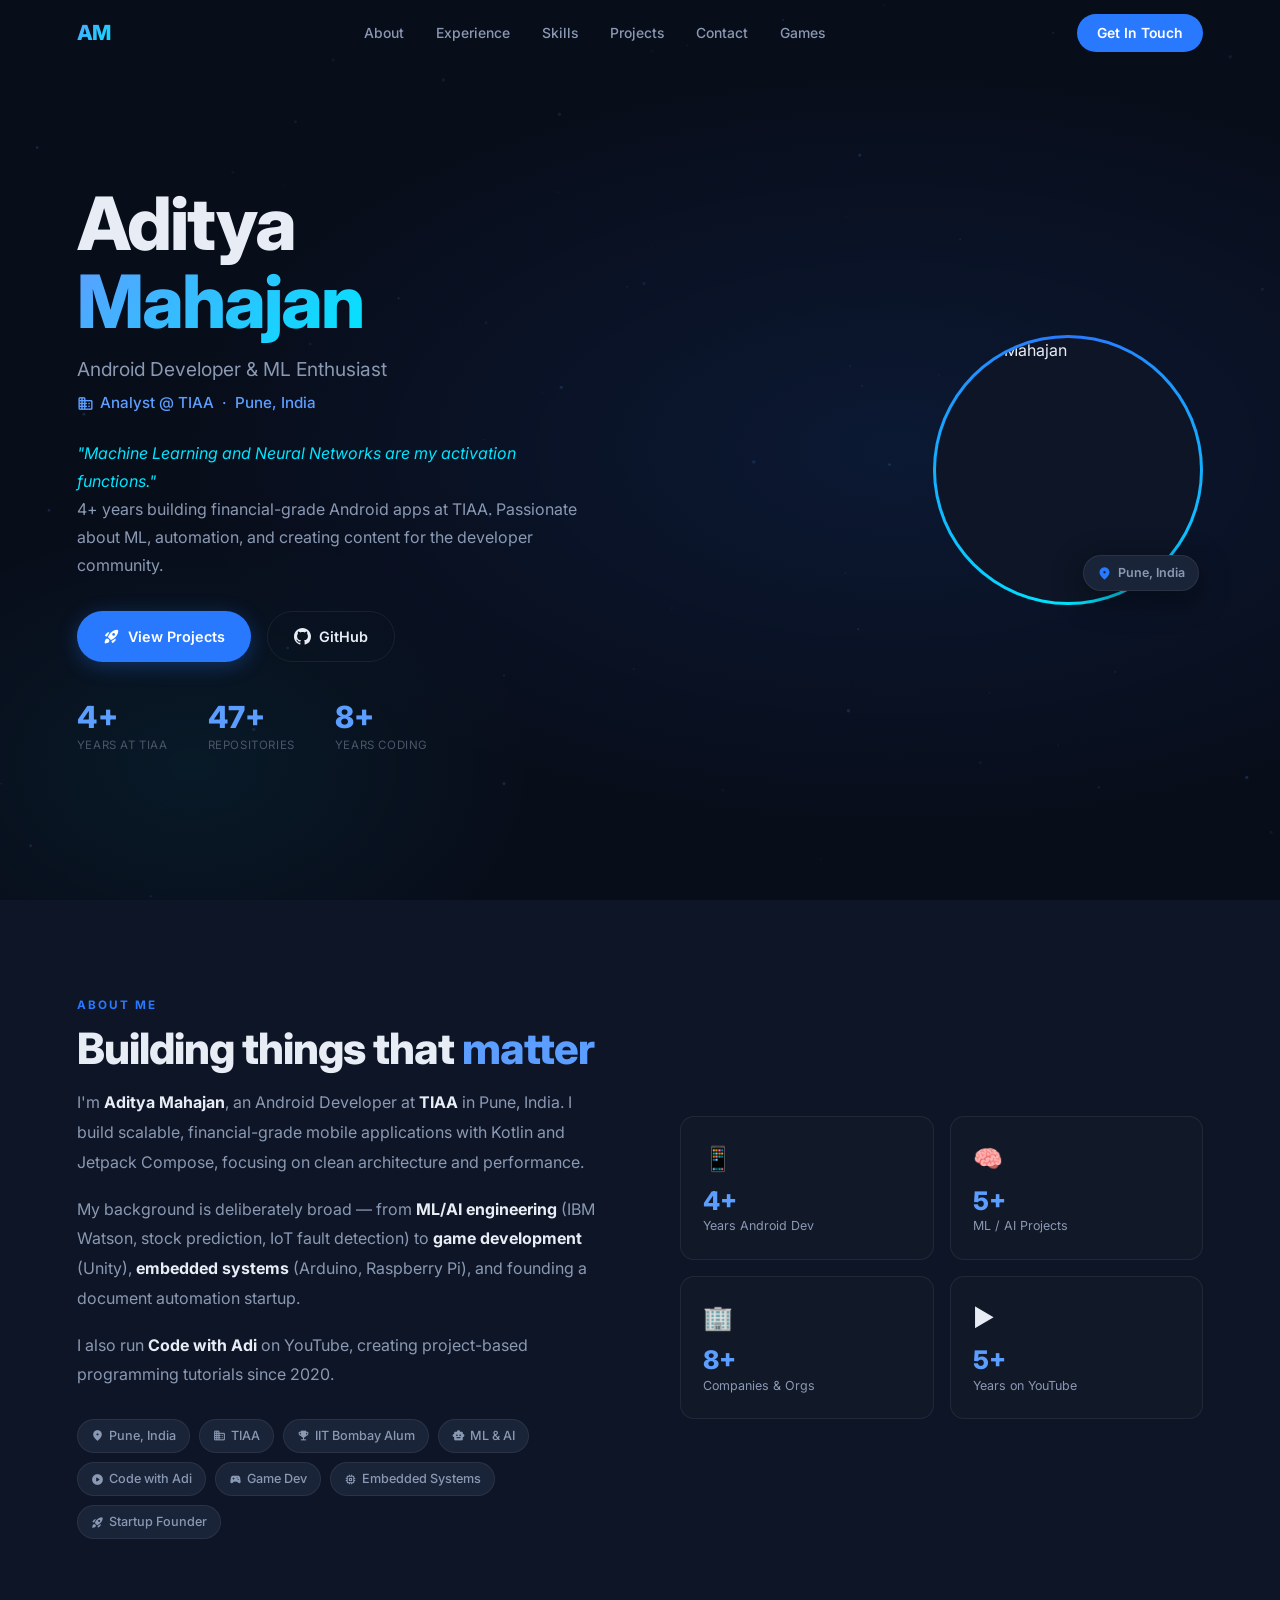
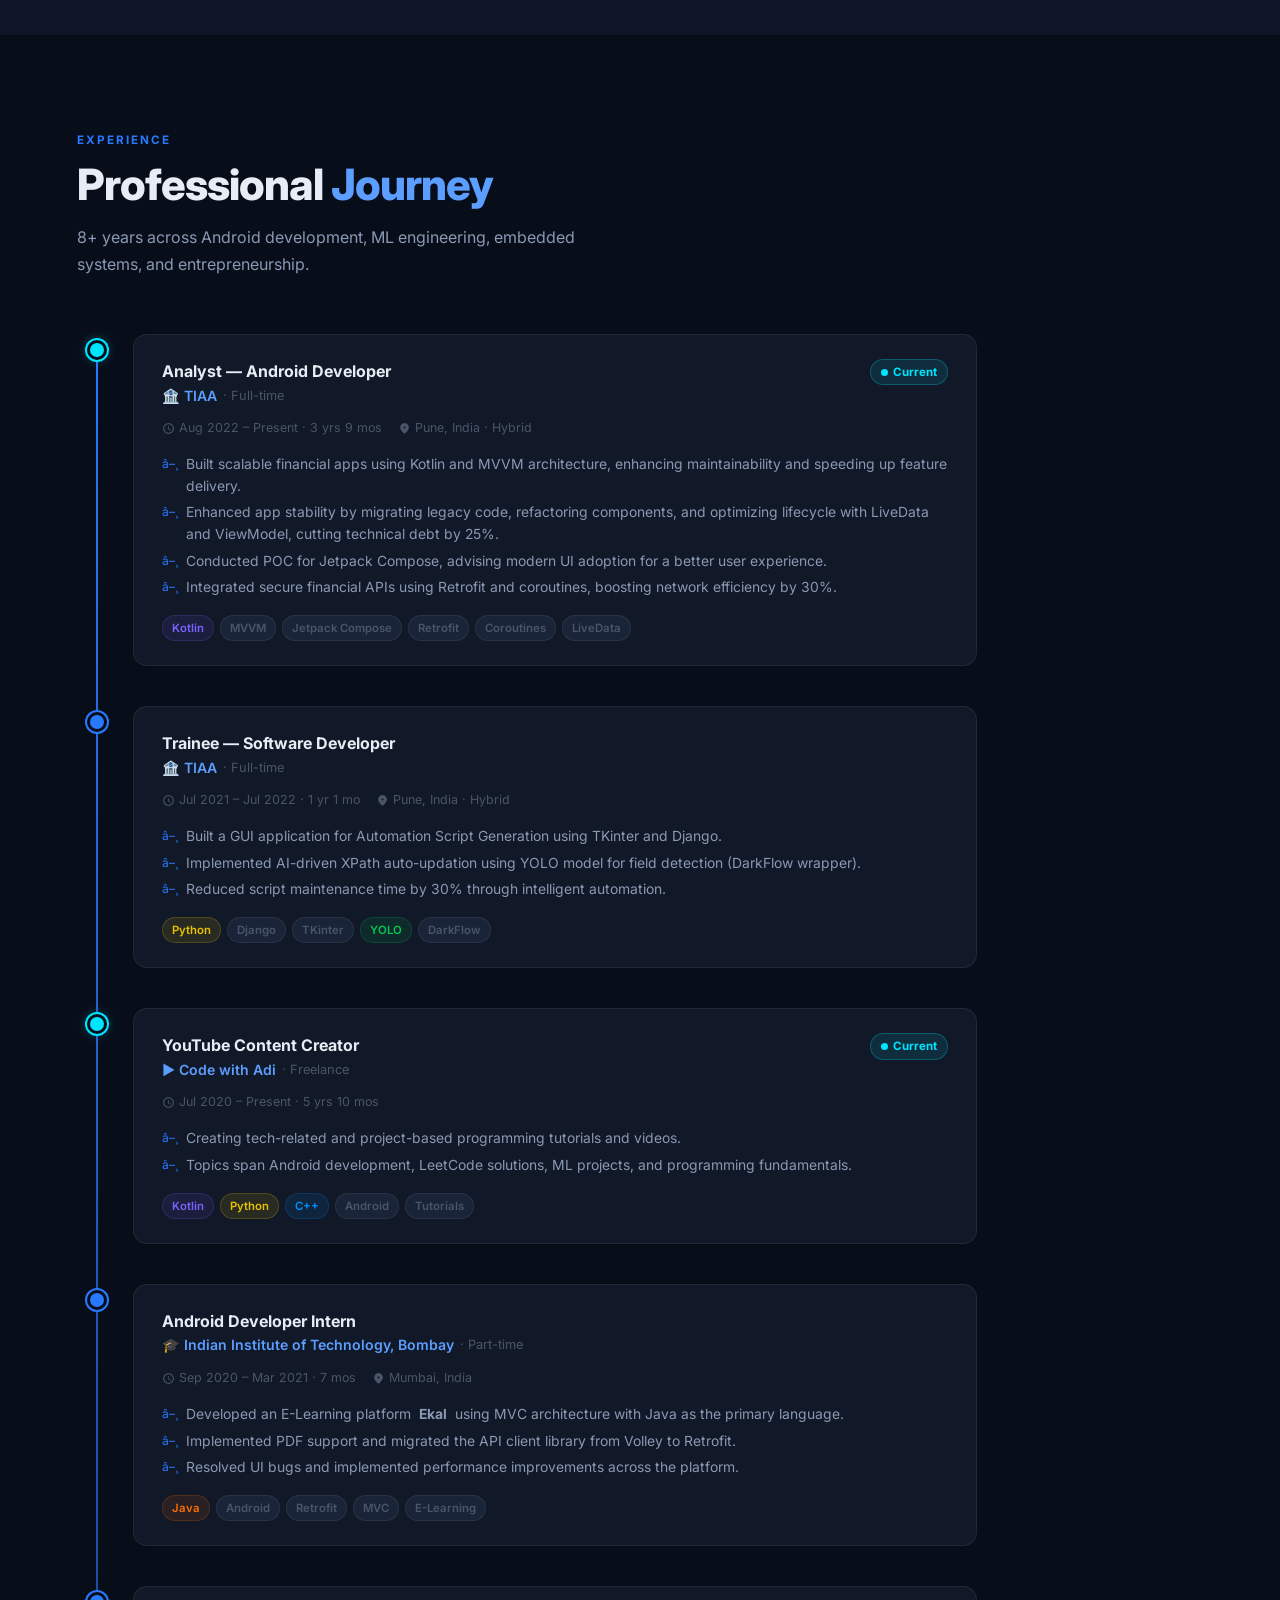
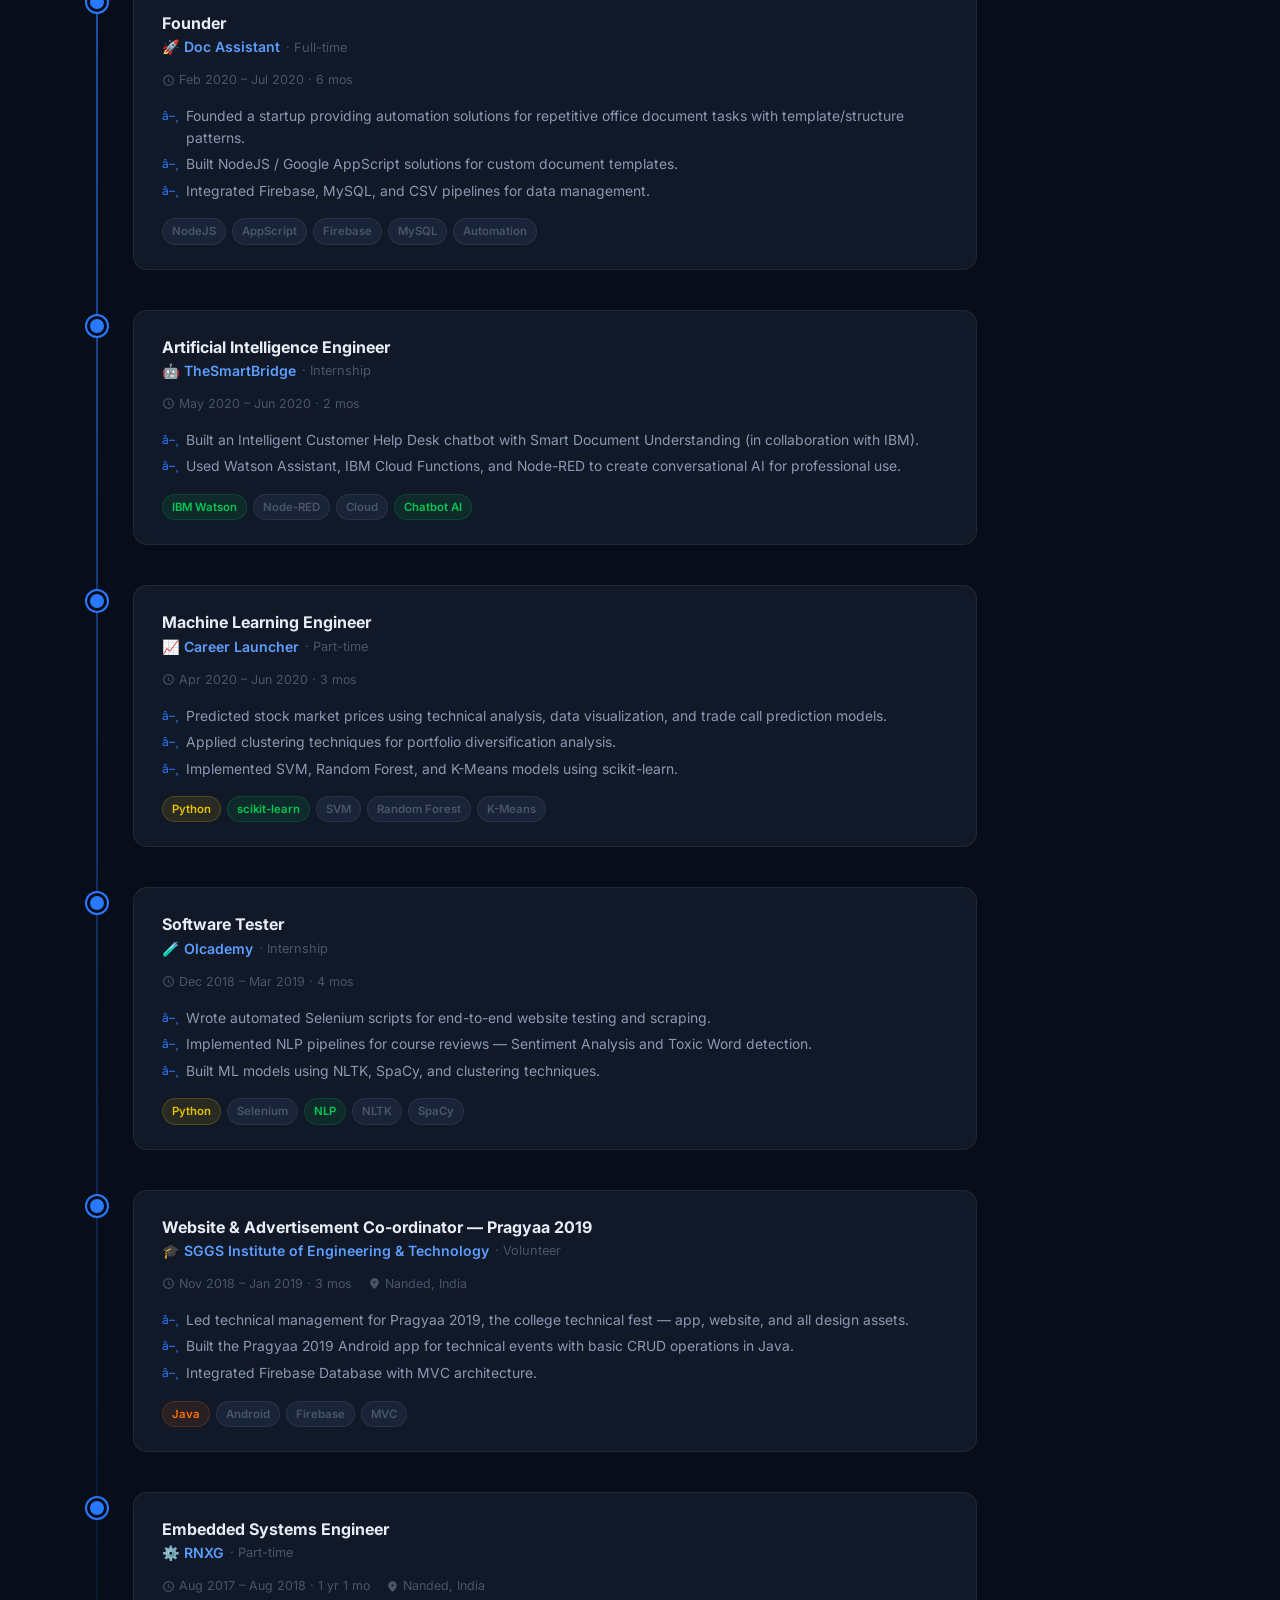
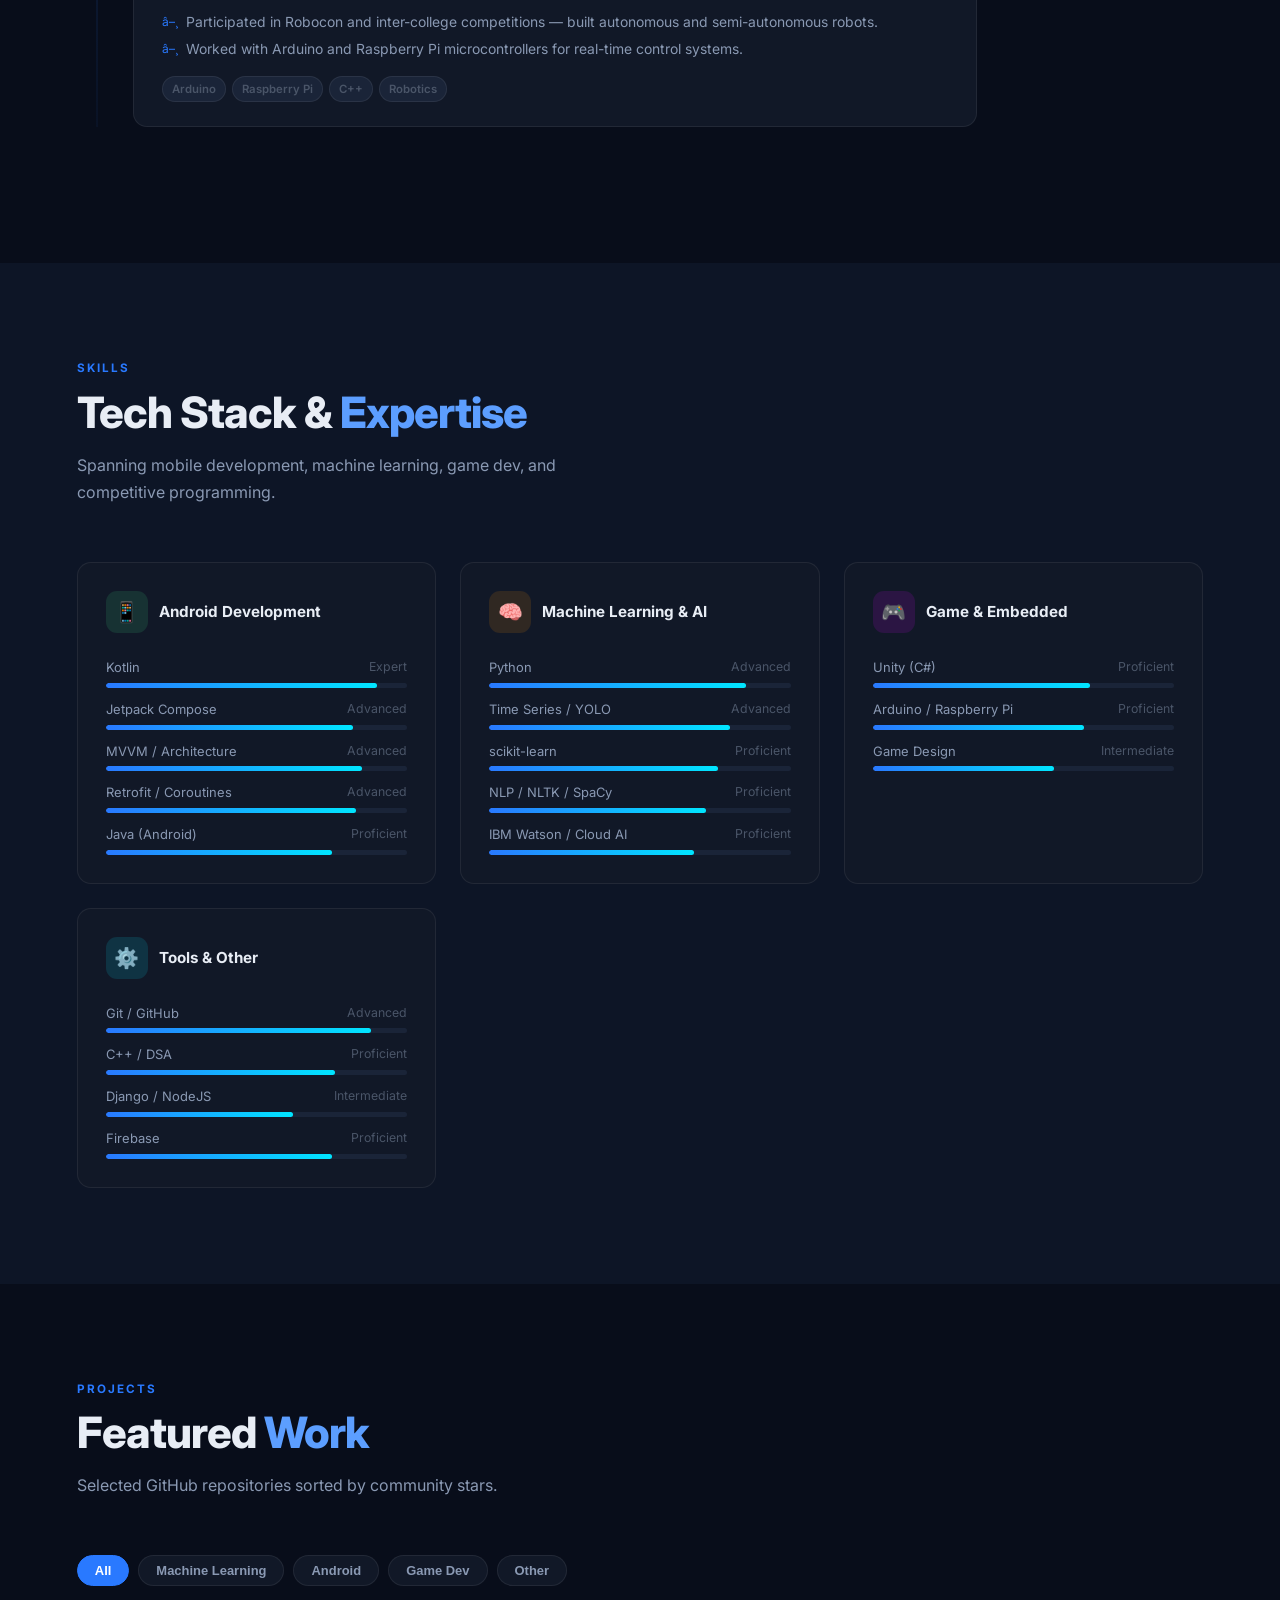
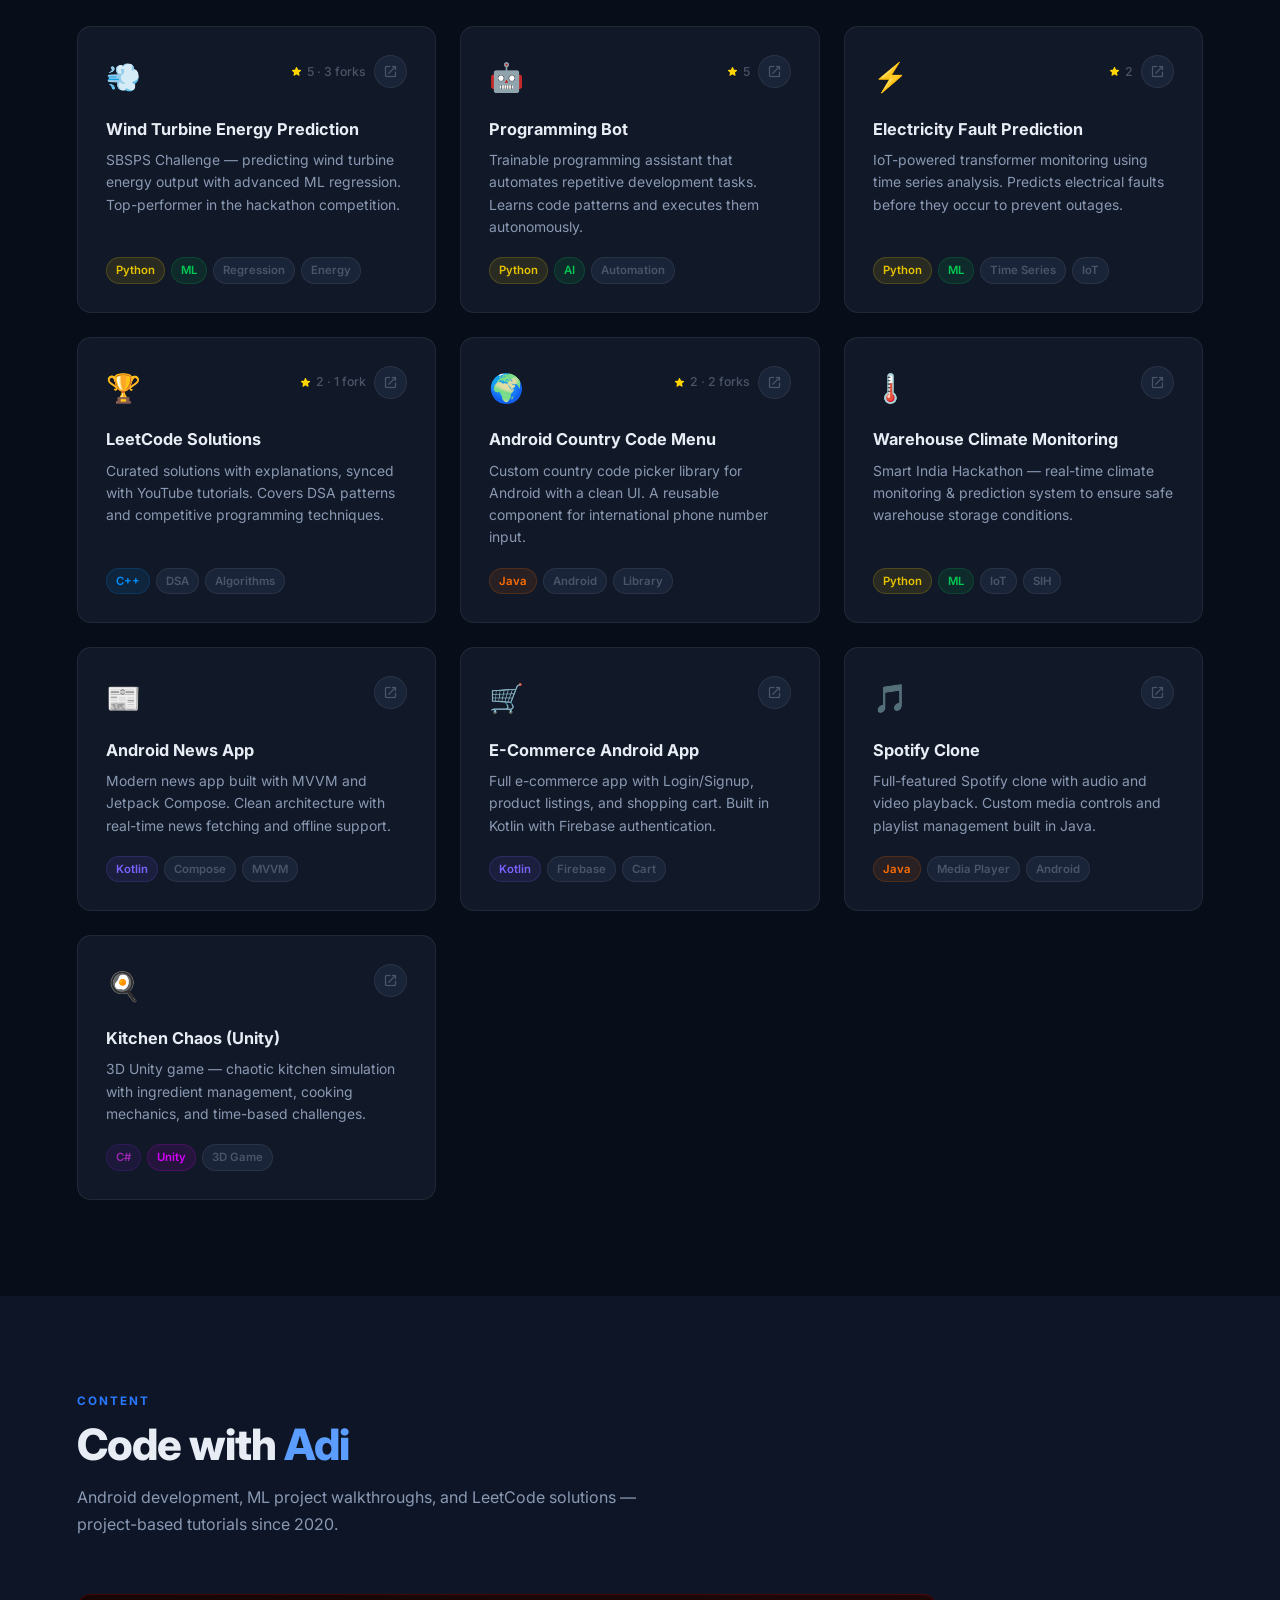
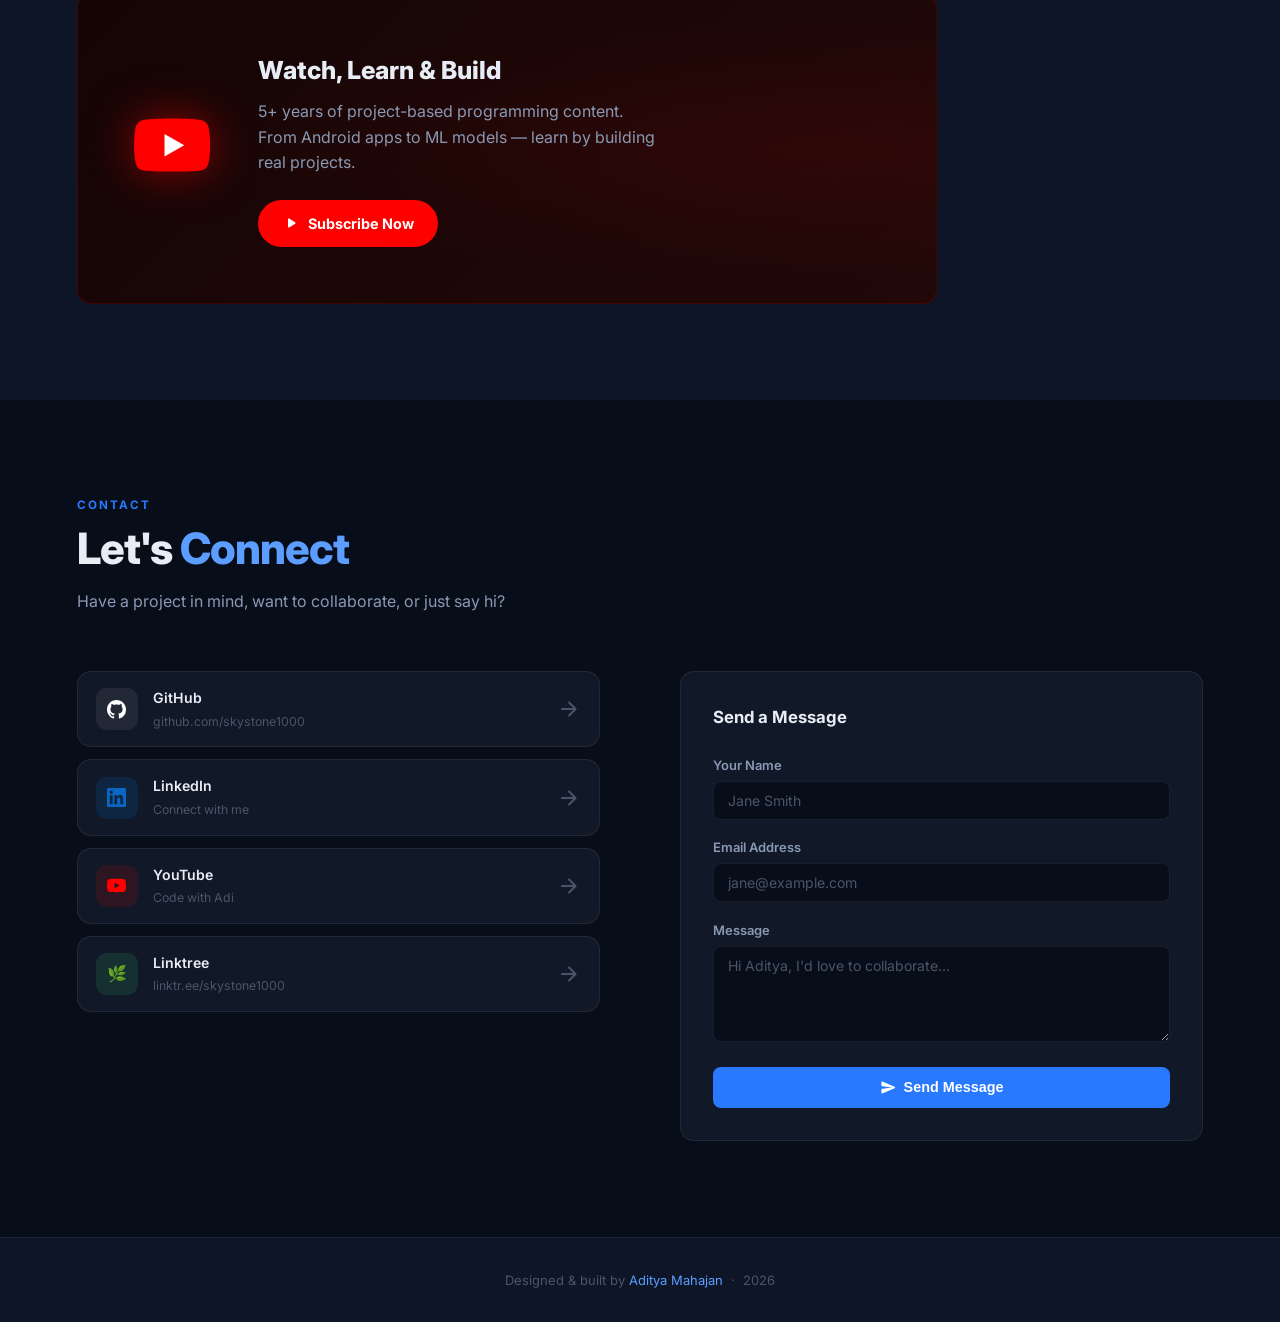
==== commit c2a3c70f: "Refactor CSS" ====
--- a/index.html
+++ b/index.html
@@ -8,6 +8,7 @@
 	<link rel="preconnect" href="https://fonts.gstatic.com" crossorigin />
 	<link href="https://fonts.googleapis.com/css2?family=Inter:wght@300;400;500;600;700;800&display=swap" rel="stylesheet" />
 	<link href="https://fonts.googleapis.com/icon?family=Material+Icons+Round" rel="stylesheet" />
+	<link rel="stylesheet" href="./includes/main.css" />
 	<script defer src="./includes/loader.js"></script>
 </head>
 <body data-page="home">
--- a/includes/main.css
+++ b/includes/main.css
@@ -0,0 +1,1429 @@
+﻿	/* â”€â”€ Variables â”€â”€â”€â”€â”€â”€â”€â”€â”€â”€â”€â”€â”€â”€â”€â”€â”€â”€â”€â”€â”€â”€â”€â”€â”€â”€â”€â”€â”€â”€â”€â”€â”€â”€â”€â”€â”€â”€â”€ */
+	:root {
+		--primary: #2979FF;
+		--primary-light: #5C9EFF;
+		--accent: #00E5FF;
+		--accent-dim: rgba(0, 229, 255, 0.12);
+		--bg: #080D1A;
+		--bg2: #0D1526;
+		--surface: #111827;
+		--surface2: #1A2438;
+		--border: rgba(255, 255, 255, 0.07);
+		--text: #E8EDF5;
+		--text2: #8A99B3;
+		--text3: #4A5568;
+		--r: 14px;
+		--rs: 8px;
+		--shadow: 0 8px 32px rgba(0, 0, 0, 0.45);
+		--glow: 0 0 40px rgba(41, 121, 255, 0.18);
+		--ease: 0.3s cubic-bezier(0.4, 0, 0.2, 1);
+	}
+
+	/* â”€â”€ Reset â”€â”€â”€â”€â”€â”€â”€â”€â”€â”€â”€â”€â”€â”€â”€â”€â”€â”€â”€â”€â”€â”€â”€â”€â”€â”€â”€â”€â”€â”€â”€â”€â”€â”€â”€â”€â”€â”€â”€â”€â”€â”€â”€ */
+	*,
+	*::before,
+	*::after {
+		box-sizing: border-box;
+		margin: 0;
+		padding: 0;
+	}
+
+	html {
+		scroll-behavior: smooth;
+	}
+
+	body {
+		font-family: 'Inter', sans-serif;
+		background: var(--bg);
+		color: var(--text);
+		line-height: 1.6;
+		overflow-x: hidden;
+	}
+
+	a {
+		color: inherit;
+		text-decoration: none;
+	}
+
+	ul {
+		list-style: none;
+	}
+
+	::selection {
+		background: var(--primary);
+		color: #fff;
+	}
+
+	::-webkit-scrollbar {
+		width: 5px;
+	}
+
+	::-webkit-scrollbar-track {
+		background: var(--bg);
+	}
+
+	::-webkit-scrollbar-thumb {
+		background: #1a2e6e;
+		border-radius: 3px;
+	}
+
+	/* â”€â”€ Layout â”€â”€â”€â”€â”€â”€â”€â”€â”€â”€â”€â”€â”€â”€â”€â”€â”€â”€â”€â”€â”€â”€â”€â”€â”€â”€â”€â”€â”€â”€â”€â”€â”€â”€â”€â”€â”€â”€â”€â”€â”€â”€ */
+	section {
+		padding: 96px 6vw;
+	}
+
+	.inner {
+		max-width: 1200px;
+		margin: 0 auto;
+	}
+
+	.s-label {
+		font-size: 0.73rem;
+		font-weight: 700;
+		letter-spacing: 2px;
+		color: var(--primary);
+		text-transform: uppercase;
+		margin-bottom: 0.6rem;
+	}
+
+	.s-title {
+		font-size: clamp(1.9rem, 4vw, 2.7rem);
+		font-weight: 800;
+		letter-spacing: -1px;
+		line-height: 1.15;
+		margin-bottom: 0.9rem;
+	}
+
+	.s-title span {
+		color: var(--primary-light);
+	}
+
+	.s-sub {
+		color: var(--text2);
+		max-width: 560px;
+		font-size: 1rem;
+		line-height: 1.7;
+	}
+
+	.s-head {
+		margin-bottom: 3.5rem;
+	}
+
+	/* â”€â”€ Shared buttons â”€â”€â”€â”€â”€â”€â”€â”€â”€â”€â”€â”€â”€â”€â”€â”€â”€â”€â”€â”€â”€â”€â”€â”€â”€â”€â”€â”€â”€â”€â”€â”€â”€â”€ */
+	.btn {
+		display: inline-flex;
+		align-items: center;
+		gap: 8px;
+		padding: 13px 26px;
+		border-radius: 50px;
+		font-weight: 600;
+		font-size: 0.9rem;
+		transition: all var(--ease);
+		cursor: pointer;
+	}
+
+	.btn-p {
+		background: var(--primary);
+		color: #fff;
+		box-shadow: 0 4px 20px rgba(41, 121, 255, 0.3);
+	}
+
+	.btn-p:hover {
+		background: var(--primary-light);
+		transform: translateY(-2px);
+		box-shadow: 0 8px 28px rgba(41, 121, 255, 0.5);
+	}
+
+	.btn-o {
+		background: transparent;
+		color: var(--text);
+		border: 1px solid var(--border);
+	}
+
+	.btn-o:hover {
+		border-color: var(--primary);
+		color: var(--primary-light);
+		transform: translateY(-2px);
+		background: rgba(41, 121, 255, 0.06);
+	}
+
+	/* â”€â”€ Scroll reveal â”€â”€â”€â”€â”€â”€â”€â”€â”€â”€â”€â”€â”€â”€â”€â”€â”€â”€â”€â”€â”€â”€â”€â”€â”€â”€â”€â”€â”€â”€â”€â”€â”€â”€â”€ */
+	.rv {
+		opacity: 0;
+		transform: translateY(28px);
+		transition: opacity 0.65s ease, transform 0.65s ease;
+	}
+
+	.rv.on {
+		opacity: 1;
+		transform: none;
+	}
+
+	.d1 {
+		transition-delay: 0.1s;
+	}
+
+	.d2 {
+		transition-delay: 0.2s;
+	}
+
+	.d3 {
+		transition-delay: 0.3s;
+	}
+
+	.d4 {
+		transition-delay: 0.4s;
+	}
+
+	/* â”€â”€ Nav â”€â”€â”€â”€â”€â”€â”€â”€â”€â”€â”€â”€â”€â”€â”€â”€â”€â”€â”€â”€â”€â”€â”€â”€â”€â”€â”€â”€â”€â”€â”€â”€â”€â”€â”€â”€â”€â”€â”€â”€â”€â”€â”€â”€â”€ */
+	nav {
+		position: fixed;
+		top: 0;
+		left: 0;
+		right: 0;
+		z-index: 900;
+		height: 66px;
+		display: flex;
+		align-items: center;
+		justify-content: space-between;
+		padding: 0 6vw;
+		transition: background var(--ease), box-shadow var(--ease);
+	}
+
+	nav.scrolled {
+		background: rgba(8, 13, 26, 0.92);
+		backdrop-filter: blur(18px);
+		-webkit-backdrop-filter: blur(18px);
+		box-shadow: 0 1px 0 var(--border);
+	}
+
+	.nav-logo {
+		font-weight: 800;
+		font-size: 1.3rem;
+		letter-spacing: -0.5px;
+		background: linear-gradient(135deg, var(--primary-light), var(--accent));
+		-webkit-background-clip: text;
+		background-clip: text;
+		-webkit-text-fill-color: transparent;
+	}
+
+	.nav-links {
+		display: flex;
+		gap: 2rem;
+	}
+
+	.nav-links a {
+		font-size: 0.87rem;
+		font-weight: 500;
+		color: var(--text2);
+		transition: color var(--ease);
+		position: relative;
+		padding-bottom: 3px;
+	}
+
+	.nav-links a::after {
+		content: '';
+		position: absolute;
+		bottom: 0;
+		left: 0;
+		width: 0;
+		height: 2px;
+		background: var(--primary);
+		transition: width var(--ease);
+	}
+
+	.nav-links a:hover {
+		color: var(--text);
+	}
+
+	.nav-links a:hover::after {
+		width: 100%;
+	}
+
+	.nav-btn {
+		padding: 8px 20px;
+		background: var(--primary);
+		color: #fff;
+		border-radius: 50px;
+		font-size: 0.87rem;
+		font-weight: 600;
+		transition: background var(--ease), transform var(--ease), box-shadow var(--ease);
+	}
+
+	.nav-btn:hover {
+		background: var(--primary-light);
+		transform: translateY(-1px);
+		box-shadow: 0 4px 20px rgba(41, 121, 255, 0.45);
+	}
+
+	.burger {
+		display: none;
+		flex-direction: column;
+		gap: 5px;
+		cursor: pointer;
+	}
+
+	.burger span {
+		width: 22px;
+		height: 2px;
+		background: var(--text);
+		border-radius: 2px;
+	}
+
+	.mob-nav {
+		display: none;
+		position: fixed;
+		inset: 0;
+		z-index: 950;
+		background: var(--bg);
+		flex-direction: column;
+		align-items: center;
+		justify-content: center;
+		gap: 2.5rem;
+	}
+
+	.mob-nav.open {
+		display: flex;
+	}
+
+	.mob-nav a {
+		font-size: 1.6rem;
+		font-weight: 700;
+	}
+
+	.mob-close {
+		position: absolute;
+		top: 18px;
+		right: 18px;
+		background: none;
+		border: none;
+		color: var(--text);
+		cursor: pointer;
+	}
+
+	.mob-close .material-icons-round {
+		font-size: 30px;
+	}
+
+	/* â”€â”€ Hero â”€â”€â”€â”€â”€â”€â”€â”€â”€â”€â”€â”€â”€â”€â”€â”€â”€â”€â”€â”€â”€â”€â”€â”€â”€â”€â”€â”€â”€â”€â”€â”€â”€â”€â”€â”€â”€â”€â”€â”€â”€â”€â”€â”€ */
+	#hero {
+		min-height: 100vh;
+		display: flex;
+		align-items: center;
+		padding: 100px 6vw 60px;
+		position: relative;
+		overflow: hidden;
+	}
+
+	.hero-bg {
+		position: absolute;
+		inset: 0;
+		background: radial-gradient(ellipse 80% 60% at 70% 50%, rgba(41, 121, 255, 0.11) 0%, transparent 70%), radial-gradient(ellipse 45% 45% at 15% 85%, rgba(0, 229, 255, 0.06) 0%, transparent 60%);
+	}
+
+	canvas {
+		position: absolute;
+		inset: 0;
+		opacity: 0.35;
+	}
+
+	.hero-inner {
+		position: relative;
+		z-index: 1;
+		display: grid;
+		grid-template-columns: 1fr auto;
+		align-items: center;
+		gap: 4rem;
+		width: 100%;
+		max-width: 1200px;
+		margin: 0 auto;
+	}
+
+	.badge {
+		display: inline-flex;
+		align-items: center;
+		gap: 8px;
+		background: var(--accent-dim);
+		border: 1px solid rgba(0, 229, 255, 0.22);
+		color: var(--accent);
+		padding: 6px 14px;
+		border-radius: 50px;
+		font-size: 0.78rem;
+		font-weight: 700;
+		letter-spacing: 0.4px;
+		margin-bottom: 1.5rem;
+		animation: up 0.6s ease both;
+	}
+
+	.badge-dot {
+		width: 7px;
+		height: 7px;
+		background: var(--accent);
+		border-radius: 50%;
+		animation: blink 2s infinite;
+	}
+
+	.hero-name {
+		font-size: clamp(2.8rem, 6vw, 4.6rem);
+		font-weight: 800;
+		letter-spacing: -2px;
+		line-height: 1.05;
+		animation: up 0.6s 0.1s ease both;
+	}
+
+	.hero-name span {
+		background: linear-gradient(135deg, #5C9EFF, var(--accent));
+		-webkit-background-clip: text;
+		background-clip: text;
+		-webkit-text-fill-color: transparent;
+	}
+
+	.hero-role {
+		font-size: clamp(1rem, 2vw, 1.2rem);
+		color: var(--text2);
+		margin: 0.9rem 0 0.4rem;
+		animation: up 0.6s 0.18s ease both;
+	}
+
+	.hero-co {
+		display: inline-flex;
+		align-items: center;
+		gap: 6px;
+		color: var(--primary-light);
+		font-weight: 500;
+		font-size: 0.95rem;
+		animation: up 0.6s 0.24s ease both;
+	}
+
+	.hero-bio {
+		color: var(--text2);
+		max-width: 520px;
+		margin: 1.2rem 0 2rem;
+		font-size: 1rem;
+		line-height: 1.75;
+		animation: up 0.6s 0.3s ease both;
+	}
+
+	.hero-bio em {
+		color: var(--accent);
+		font-style: italic;
+	}
+
+	.hero-btns {
+		display: flex;
+		gap: 1rem;
+		flex-wrap: wrap;
+		animation: up 0.6s 0.38s ease both;
+	}
+
+	.hero-stats {
+		display: flex;
+		gap: 2.5rem;
+		margin-top: 2.5rem;
+		animation: up 0.6s 0.46s ease both;
+	}
+
+	.stat-n {
+		font-size: 1.9rem;
+		font-weight: 800;
+		color: var(--primary-light);
+		line-height: 1;
+	}
+
+	.stat-l {
+		font-size: 0.72rem;
+		color: var(--text3);
+		margin-top: 4px;
+		text-transform: uppercase;
+		letter-spacing: 0.6px;
+	}
+
+	.avatar-wrap {
+		position: relative;
+		flex-shrink: 0;
+		animation: up 0.6s 0.14s ease both;
+	}
+
+	.avatar-ring {
+		width: 270px;
+		height: 270px;
+		border-radius: 50%;
+		background: conic-gradient(var(--primary), var(--accent), var(--primary));
+		padding: 3px;
+		animation: spin 9s linear infinite;
+	}
+
+	.avatar-inner {
+		width: 100%;
+		height: 100%;
+		border-radius: 50%;
+		overflow: hidden;
+		background: var(--bg2);
+	}
+
+	.avatar-inner img {
+		width: 100%;
+		height: 100%;
+		object-fit: cover;
+	}
+
+	.avatar-pill {
+		position: absolute;
+		bottom: 14px;
+		right: 4px;
+		background: var(--surface2);
+		border: 1px solid var(--border);
+		border-radius: 50px;
+		padding: 7px 13px;
+		display: flex;
+		align-items: center;
+		gap: 6px;
+		font-size: 0.78rem;
+		font-weight: 600;
+		color: var(--text2);
+		box-shadow: var(--shadow);
+	}
+
+	.avatar-pill .material-icons-round {
+		font-size: 15px;
+		color: var(--primary);
+	}
+
+	/* â”€â”€ About â”€â”€â”€â”€â”€â”€â”€â”€â”€â”€â”€â”€â”€â”€â”€â”€â”€â”€â”€â”€â”€â”€â”€â”€â”€â”€â”€â”€â”€â”€â”€â”€â”€â”€â”€â”€â”€â”€â”€â”€â”€â”€â”€ */
+	#about {
+		background: var(--bg2);
+	}
+
+	.about-grid {
+		display: grid;
+		grid-template-columns: 1fr 1fr;
+		gap: 5rem;
+		align-items: center;
+	}
+
+	.about-text p {
+		color: var(--text2);
+		line-height: 1.85;
+		margin-bottom: 1.1rem;
+	}
+
+	.about-text p strong {
+		color: var(--text);
+	}
+
+	.chips {
+		display: flex;
+		flex-wrap: wrap;
+		gap: 9px;
+		margin-top: 1.8rem;
+	}
+
+	.chip {
+		display: inline-flex;
+		align-items: center;
+		gap: 5px;
+		padding: 6px 13px;
+		border-radius: 50px;
+		background: var(--surface2);
+		border: 1px solid var(--border);
+		font-size: 0.79rem;
+		font-weight: 500;
+		color: var(--text2);
+		transition: all var(--ease);
+	}
+
+	.chip .material-icons-round {
+		font-size: 13px;
+	}
+
+	.chip:hover {
+		border-color: var(--primary);
+		color: var(--primary-light);
+		background: rgba(41, 121, 255, 0.07);
+	}
+
+	.about-highlights {
+		display: grid;
+		grid-template-columns: 1fr 1fr;
+		gap: 1rem;
+	}
+
+	.hl-card {
+		background: var(--surface);
+		border: 1px solid var(--border);
+		border-radius: var(--r);
+		padding: 1.4rem;
+		transition: transform var(--ease), border-color var(--ease);
+	}
+
+	.hl-card:hover {
+		transform: translateY(-3px);
+		border-color: rgba(41, 121, 255, 0.3);
+	}
+
+	.hl-icon {
+		font-size: 1.5rem;
+		margin-bottom: 0.6rem;
+	}
+
+	.hl-num {
+		font-size: 1.6rem;
+		font-weight: 800;
+		color: var(--primary-light);
+		line-height: 1;
+	}
+
+	.hl-lbl {
+		font-size: 0.78rem;
+		color: var(--text2);
+		margin-top: 3px;
+	}
+
+	/* â”€â”€ Experience â”€â”€â”€â”€â”€â”€â”€â”€â”€â”€â”€â”€â”€â”€â”€â”€â”€â”€â”€â”€â”€â”€â”€â”€â”€â”€â”€â”€â”€â”€â”€â”€â”€â”€â”€â”€â”€â”€ */
+	#experience {
+		background: var(--bg);
+	}
+
+	.exp-timeline {
+		position: relative;
+		max-width: 900px;
+	}
+
+	.exp-timeline::before {
+		content: '';
+		position: absolute;
+		left: 19px;
+		top: 8px;
+		bottom: 0;
+		width: 2px;
+		background: linear-gradient(to bottom, var(--primary), rgba(41, 121, 255, 0.05));
+	}
+
+	.exp-item {
+		position: relative;
+		padding-left: 56px;
+		margin-bottom: 2.5rem;
+	}
+
+	.exp-dot {
+		position: absolute;
+		left: 10px;
+		top: 6px;
+		width: 20px;
+		height: 20px;
+		border-radius: 50%;
+		background: var(--primary);
+		border: 3px solid var(--bg);
+		box-shadow: 0 0 0 2px var(--primary);
+		display: flex;
+		align-items: center;
+		justify-content: center;
+		font-size: 9px;
+		z-index: 1;
+	}
+
+	.exp-dot.current {
+		background: var(--accent);
+		box-shadow: 0 0 0 2px var(--accent), 0 0 12px rgba(0, 229, 255, 0.4);
+		animation: blink-dot 2s infinite;
+	}
+
+	.exp-card {
+		background: var(--surface);
+		border: 1px solid var(--border);
+		border-radius: var(--r);
+		padding: 1.5rem 1.75rem;
+		transition: border-color var(--ease), box-shadow var(--ease);
+	}
+
+	.exp-card:hover {
+		border-color: rgba(41, 121, 255, 0.3);
+		box-shadow: var(--glow);
+	}
+
+	.exp-header {
+		display: flex;
+		align-items: flex-start;
+		justify-content: space-between;
+		gap: 1rem;
+		margin-bottom: 0.5rem;
+		flex-wrap: wrap;
+	}
+
+	.exp-role {
+		font-weight: 700;
+		font-size: 1rem;
+		color: var(--text);
+	}
+
+	.exp-badge-current {
+		display: inline-flex;
+		align-items: center;
+		gap: 5px;
+		background: rgba(0, 229, 255, 0.1);
+		border: 1px solid rgba(0, 229, 255, 0.25);
+		color: var(--accent);
+		padding: 3px 10px;
+		border-radius: 50px;
+		font-size: 0.72rem;
+		font-weight: 700;
+		white-space: nowrap;
+	}
+
+	.exp-company {
+		color: var(--primary-light);
+		font-size: 0.88rem;
+		font-weight: 600;
+		margin-bottom: 0.2rem;
+		display: flex;
+		align-items: center;
+		gap: 6px;
+	}
+
+	.exp-company .emp-type {
+		color: var(--text3);
+		font-weight: 400;
+		font-size: 0.8rem;
+	}
+
+	.exp-meta {
+		display: flex;
+		gap: 1rem;
+		flex-wrap: wrap;
+		margin-bottom: 1rem;
+	}
+
+	.exp-date {
+		font-size: 0.78rem;
+		color: var(--text3);
+		display: flex;
+		align-items: center;
+		gap: 4px;
+	}
+
+	.exp-date .material-icons-round {
+		font-size: 13px;
+	}
+
+	.exp-points {
+		padding-left: 0;
+		display: flex;
+		flex-direction: column;
+		gap: 5px;
+	}
+
+	.exp-points li {
+		display: flex;
+		gap: 8px;
+		font-size: 0.87rem;
+		color: var(--text2);
+		line-height: 1.55;
+	}
+
+	.exp-points li::before {
+		content: 'â–¸';
+		color: var(--primary);
+		flex-shrink: 0;
+		margin-top: 1px;
+		font-size: 0.75rem;
+	}
+
+	.exp-tags {
+		display: flex;
+		flex-wrap: wrap;
+		gap: 6px;
+		margin-top: 1rem;
+	}
+
+	/* â”€â”€ Skills â”€â”€â”€â”€â”€â”€â”€â”€â”€â”€â”€â”€â”€â”€â”€â”€â”€â”€â”€â”€â”€â”€â”€â”€â”€â”€â”€â”€â”€â”€â”€â”€â”€â”€â”€â”€â”€â”€â”€â”€â”€â”€ */
+	#skills {
+		background: var(--bg2);
+	}
+
+	.skills-grid {
+		display: grid;
+		grid-template-columns: repeat(auto-fill, minmax(270px, 1fr));
+		gap: 1.5rem;
+	}
+
+	.sk-card {
+		background: var(--surface);
+		border: 1px solid var(--border);
+		border-radius: var(--r);
+		padding: 1.75rem;
+		transition: transform var(--ease), box-shadow var(--ease), border-color var(--ease);
+	}
+
+	.sk-card:hover {
+		transform: translateY(-4px);
+		box-shadow: var(--glow);
+		border-color: rgba(41, 121, 255, 0.28);
+	}
+
+	.sk-head {
+		display: flex;
+		align-items: center;
+		gap: 11px;
+		margin-bottom: 1.5rem;
+	}
+
+	.sk-icon {
+		width: 42px;
+		height: 42px;
+		border-radius: 11px;
+		display: flex;
+		align-items: center;
+		justify-content: center;
+		font-size: 20px;
+	}
+
+	.ic-a {
+		background: rgba(61, 220, 132, 0.13);
+	}
+
+	.ic-m {
+		background: rgba(255, 145, 0, 0.13);
+	}
+
+	.ic-g {
+		background: rgba(213, 0, 249, 0.13);
+	}
+
+	.ic-t {
+		background: rgba(0, 229, 255, 0.13);
+	}
+
+	.sk-head h3 {
+		font-size: 0.95rem;
+		font-weight: 700;
+	}
+
+	.bars {
+		display: flex;
+		flex-direction: column;
+		gap: 11px;
+	}
+
+	.bar-top {
+		display: flex;
+		justify-content: space-between;
+		margin-bottom: 5px;
+	}
+
+	.bar-top span:first-child {
+		font-size: 0.81rem;
+		color: var(--text2);
+	}
+
+	.bar-top span:last-child {
+		font-size: 0.77rem;
+		color: var(--text3);
+	}
+
+	.bar-track {
+		height: 5px;
+		background: var(--surface2);
+		border-radius: 3px;
+		overflow: hidden;
+	}
+
+	.bar-fill {
+		height: 100%;
+		width: 0;
+		border-radius: 3px;
+		background: linear-gradient(90deg, var(--primary), var(--accent));
+		transition: width 1.2s cubic-bezier(0.4, 0, 0.2, 1);
+	}
+
+	/* â”€â”€ Projects â”€â”€â”€â”€â”€â”€â”€â”€â”€â”€â”€â”€â”€â”€â”€â”€â”€â”€â”€â”€â”€â”€â”€â”€â”€â”€â”€â”€â”€â”€â”€â”€â”€â”€â”€â”€â”€â”€â”€â”€ */
+	#projects {
+		background: var(--bg);
+	}
+
+	.filter-row {
+		display: flex;
+		gap: 9px;
+		flex-wrap: wrap;
+		margin-bottom: 2.5rem;
+	}
+
+	.fbtn {
+		padding: 7px 17px;
+		border-radius: 50px;
+		font-size: 0.81rem;
+		font-weight: 600;
+		background: var(--surface);
+		border: 1px solid var(--border);
+		color: var(--text2);
+		cursor: pointer;
+		transition: all var(--ease);
+	}
+
+	.fbtn.on,
+	.fbtn:hover {
+		background: var(--primary);
+		color: #fff;
+		border-color: var(--primary);
+	}
+
+	.proj-grid {
+		display: grid;
+		grid-template-columns: repeat(auto-fill, minmax(330px, 1fr));
+		gap: 1.5rem;
+	}
+
+	.pc {
+		background: var(--surface);
+		border: 1px solid var(--border);
+		border-radius: var(--r);
+		padding: 1.75rem;
+		display: flex;
+		flex-direction: column;
+		transition: transform var(--ease), box-shadow var(--ease), border-color var(--ease);
+		position: relative;
+		overflow: hidden;
+	}
+
+	.pc::before {
+		content: '';
+		position: absolute;
+		top: 0;
+		left: 0;
+		right: 0;
+		height: 3px;
+		background: linear-gradient(90deg, var(--primary), var(--accent));
+		opacity: 0;
+		transition: opacity var(--ease);
+	}
+
+	.pc:hover {
+		transform: translateY(-5px);
+		box-shadow: var(--glow);
+		border-color: rgba(41, 121, 255, 0.22);
+	}
+
+	.pc:hover::before {
+		opacity: 1;
+	}
+
+	.pc-top {
+		display: flex;
+		justify-content: space-between;
+		align-items: flex-start;
+		margin-bottom: 1rem;
+	}
+
+	.pc-icon {
+		font-size: 28px;
+	}
+
+	.pc-meta {
+		display: flex;
+		align-items: center;
+		gap: 8px;
+	}
+
+	.pc-stars {
+		display: flex;
+		align-items: center;
+		gap: 4px;
+		font-size: 0.77rem;
+		color: var(--text3);
+		font-weight: 500;
+	}
+
+	.pc-stars .material-icons-round {
+		font-size: 13px;
+		color: #FFD600;
+	}
+
+	.pc-link {
+		width: 33px;
+		height: 33px;
+		border-radius: 50%;
+		background: var(--surface2);
+		border: 1px solid var(--border);
+		display: flex;
+		align-items: center;
+		justify-content: center;
+		color: var(--text3);
+		transition: all var(--ease);
+	}
+
+	.pc-link:hover {
+		border-color: var(--primary);
+		color: var(--primary);
+		background: rgba(41, 121, 255, 0.1);
+	}
+
+	.pc-link .material-icons-round {
+		font-size: 15px;
+	}
+
+	.pc h3 {
+		font-size: 1.02rem;
+		font-weight: 700;
+		margin-bottom: 0.45rem;
+	}
+
+	.pc p {
+		color: var(--text2);
+		font-size: 0.87rem;
+		line-height: 1.6;
+		flex: 1;
+		margin-bottom: 1.2rem;
+	}
+
+	.tags {
+		display: flex;
+		flex-wrap: wrap;
+		gap: 6px;
+	}
+
+	.tag {
+		padding: 3px 9px;
+		border-radius: 50px;
+		font-size: 0.71rem;
+		font-weight: 600;
+		background: var(--surface2);
+		color: var(--text3);
+		border: 1px solid var(--border);
+	}
+
+	.tk {
+		background: rgba(123, 97, 255, 0.1);
+		color: #7B61FF;
+		border-color: rgba(123, 97, 255, 0.18);
+	}
+
+	.tp {
+		background: rgba(255, 214, 0, 0.1);
+		color: #E6C200;
+		border-color: rgba(255, 214, 0, 0.18);
+	}
+
+	.tj {
+		background: rgba(255, 111, 0, 0.1);
+		color: #FF6F00;
+		border-color: rgba(255, 111, 0, 0.18);
+	}
+
+	.tc {
+		background: rgba(130, 36, 227, 0.1);
+		color: #9C27B0;
+		border-color: rgba(130, 36, 227, 0.18);
+	}
+
+	.tm {
+		background: rgba(0, 200, 83, 0.1);
+		color: #00C853;
+		border-color: rgba(0, 200, 83, 0.18);
+	}
+
+	.tu {
+		background: rgba(213, 0, 249, 0.1);
+		color: #D500F9;
+		border-color: rgba(213, 0, 249, 0.18);
+	}
+
+	.tpp {
+		background: rgba(0, 145, 255, 0.1);
+		color: #0091FF;
+		border-color: rgba(0, 145, 255, 0.18);
+	}
+
+	/* â”€â”€ YouTube â”€â”€â”€â”€â”€â”€â”€â”€â”€â”€â”€â”€â”€â”€â”€â”€â”€â”€â”€â”€â”€â”€â”€â”€â”€â”€â”€â”€â”€â”€â”€â”€â”€â”€â”€â”€â”€â”€â”€â”€â”€ */
+	#youtube {
+		background: var(--bg2);
+	}
+
+	.yt-card {
+		background: linear-gradient(135deg, #150505 0%, #220808 100%);
+		border: 1px solid rgba(255, 0, 0, 0.18);
+		border-radius: var(--r);
+		padding: 3.5rem;
+		display: flex;
+		align-items: center;
+		gap: 3rem;
+		position: relative;
+		overflow: hidden;
+		max-width: 860px;
+	}
+
+	.yt-card::after {
+		content: '';
+		position: absolute;
+		inset: 0;
+		background: radial-gradient(ellipse at 85% 50%, rgba(255, 0, 0, 0.07) 0%, transparent 60%);
+	}
+
+	.yt-svg {
+		flex-shrink: 0;
+		position: relative;
+		z-index: 1;
+	}
+
+	.yt-svg svg {
+		width: 76px;
+		height: 76px;
+		filter: drop-shadow(0 0 22px rgba(255, 0, 0, 0.5));
+	}
+
+	.yt-body {
+		position: relative;
+		z-index: 1;
+	}
+
+	.yt-body h3 {
+		font-size: 1.55rem;
+		font-weight: 800;
+		margin-bottom: 0.5rem;
+	}
+
+	.yt-body p {
+		color: var(--text2);
+		margin-bottom: 1.5rem;
+		max-width: 400px;
+	}
+
+	.btn-yt {
+		display: inline-flex;
+		align-items: center;
+		gap: 8px;
+		background: #FF0000;
+		color: #fff;
+		padding: 12px 24px;
+		border-radius: 50px;
+		font-weight: 700;
+		font-size: 0.9rem;
+		transition: all var(--ease);
+	}
+
+	.btn-yt:hover {
+		background: #CC0000;
+		transform: translateY(-2px);
+		box-shadow: 0 8px 24px rgba(255, 0, 0, 0.38);
+	}
+
+	.btn-yt .material-icons-round {
+		font-size: 18px;
+	}
+
+	/* â”€â”€ Contact â”€â”€â”€â”€â”€â”€â”€â”€â”€â”€â”€â”€â”€â”€â”€â”€â”€â”€â”€â”€â”€â”€â”€â”€â”€â”€â”€â”€â”€â”€â”€â”€â”€â”€â”€â”€â”€â”€â”€â”€â”€ */
+	#contact {
+		background: var(--bg);
+	}
+
+	.contact-grid {
+		display: grid;
+		grid-template-columns: 1fr 1fr;
+		gap: 5rem;
+		align-items: start;
+	}
+
+	.soc-links {
+		display: flex;
+		flex-direction: column;
+		gap: 12px;
+	}
+
+	.soc-link {
+		display: flex;
+		align-items: center;
+		gap: 15px;
+		padding: 15px 18px;
+		background: var(--surface);
+		border: 1px solid var(--border);
+		border-radius: var(--r);
+		transition: all var(--ease);
+	}
+
+	.soc-link:hover {
+		border-color: var(--primary);
+		transform: translateX(6px);
+		background: rgba(41, 121, 255, 0.05);
+	}
+
+	.soc-icon {
+		width: 42px;
+		height: 42px;
+		border-radius: 11px;
+		display: flex;
+		align-items: center;
+		justify-content: center;
+		flex-shrink: 0;
+		font-size: 19px;
+	}
+
+	.si-gh {
+		background: rgba(255, 255, 255, 0.07);
+		color: #fff;
+	}
+
+	.si-li {
+		background: rgba(10, 102, 194, 0.18);
+		color: #0A66C2;
+	}
+
+	.si-yt {
+		background: rgba(255, 0, 0, 0.12);
+		color: #FF0000;
+	}
+
+	.si-lt {
+		background: rgba(57, 190, 117, 0.15);
+		color: #39BE75;
+		font-size: 16px;
+	}
+
+	.soc-txt .lbl {
+		font-weight: 600;
+		font-size: 0.88rem;
+	}
+
+	.soc-txt .url {
+		color: var(--text3);
+		font-size: 0.77rem;
+		margin-top: 2px;
+	}
+
+	.soc-arr {
+		margin-left: auto;
+		color: var(--text3);
+	}
+
+	.soc-link:hover .soc-arr {
+		color: var(--primary);
+	}
+
+	.cf {
+		background: var(--surface);
+		border: 1px solid var(--border);
+		border-radius: var(--r);
+		padding: 2rem;
+	}
+
+	.cf h3 {
+		font-size: 1.05rem;
+		font-weight: 700;
+		margin-bottom: 1.5rem;
+	}
+
+	.fg {
+		margin-bottom: 1.1rem;
+	}
+
+	.fg label {
+		font-size: 0.81rem;
+		font-weight: 600;
+		color: var(--text2);
+		display: block;
+		margin-bottom: 5px;
+	}
+
+	.fg input,
+	.fg textarea {
+		width: 100%;
+		padding: 10px 14px;
+		background: var(--bg);
+		border: 1px solid var(--border);
+		border-radius: var(--rs);
+		color: var(--text);
+		font-family: 'Inter', sans-serif;
+		font-size: 0.88rem;
+		outline: none;
+		transition: border-color var(--ease);
+	}
+
+	.fg input:focus,
+	.fg textarea:focus {
+		border-color: var(--primary);
+	}
+
+	.fg textarea {
+		resize: vertical;
+		min-height: 96px;
+	}
+
+	.fg input::placeholder,
+	.fg textarea::placeholder {
+		color: var(--text3);
+	}
+
+	.btn-send {
+		width: 100%;
+		padding: 12px;
+		background: var(--primary);
+		color: #fff;
+		border: none;
+		border-radius: var(--rs);
+		font-weight: 700;
+		font-size: 0.9rem;
+		cursor: pointer;
+		display: flex;
+		align-items: center;
+		justify-content: center;
+		gap: 7px;
+		transition: all var(--ease);
+	}
+
+	.btn-send:hover {
+		background: var(--primary-light);
+	}
+
+	.btn-send .material-icons-round {
+		font-size: 17px;
+	}
+
+	/* â”€â”€ Footer â”€â”€â”€â”€â”€â”€â”€â”€â”€â”€â”€â”€â”€â”€â”€â”€â”€â”€â”€â”€â”€â”€â”€â”€â”€â”€â”€â”€â”€â”€â”€â”€â”€â”€â”€â”€â”€â”€â”€â”€â”€â”€ */
+	footer {
+		background: var(--bg2);
+		border-top: 1px solid var(--border);
+		padding: 2rem 6vw;
+		text-align: center;
+		color: var(--text3);
+		font-size: 0.81rem;
+	}
+
+	footer a {
+		color: var(--primary-light);
+	}
+
+	/* â”€â”€ Scroll-top â”€â”€â”€â”€â”€â”€â”€â”€â”€â”€â”€â”€â”€â”€â”€â”€â”€â”€â”€â”€â”€â”€â”€â”€â”€â”€â”€â”€â”€â”€â”€â”€â”€â”€â”€â”€â”€â”€ */
+	.stbtn {
+		position: fixed;
+		bottom: 26px;
+		right: 26px;
+		z-index: 800;
+		width: 42px;
+		height: 42px;
+		border-radius: 50%;
+		background: var(--primary);
+		color: #fff;
+		border: none;
+		cursor: pointer;
+		display: flex;
+		align-items: center;
+		justify-content: center;
+		box-shadow: 0 4px 18px rgba(41, 121, 255, 0.38);
+		opacity: 0;
+		pointer-events: none;
+		transition: opacity var(--ease), transform var(--ease);
+	}
+
+	.stbtn.on {
+		opacity: 1;
+		pointer-events: all;
+	}
+
+	.stbtn:hover {
+		transform: translateY(-3px);
+	}
+
+	/* â”€â”€ Keyframes â”€â”€â”€â”€â”€â”€â”€â”€â”€â”€â”€â”€â”€â”€â”€â”€â”€â”€â”€â”€â”€â”€â”€â”€â”€â”€â”€â”€â”€â”€â”€â”€â”€â”€â”€â”€â”€â”€â”€ */
+	@keyframes up {
+		from {
+			opacity: 0;
+			transform: translateY(22px);
+		}
+
+		to {
+			opacity: 1;
+			transform: none;
+		}
+	}
+
+	@keyframes blink {
+
+		0%,
+		100% {
+			opacity: 1;
+		}
+
+		50% {
+			opacity: 0.4;
+		}
+	}
+
+	@keyframes spin {
+		to {
+			transform: rotate(360deg);
+		}
+	}
+
+	@keyframes blink-dot {
+
+		0%,
+		100% {
+			box-shadow: 0 0 0 2px var(--accent), 0 0 12px rgba(0, 229, 255, 0.4);
+		}
+
+		50% {
+			box-shadow: 0 0 0 2px var(--accent), 0 0 20px rgba(0, 229, 255, 0.7);
+		}
+	}
+
+	/* â”€â”€ Responsive â”€â”€â”€â”€â”€â”€â”€â”€â”€â”€â”€â”€â”€â”€â”€â”€â”€â”€â”€â”€â”€â”€â”€â”€â”€â”€â”€â”€â”€â”€â”€â”€â”€â”€â”€â”€â”€â”€ */
+	@media (max-width: 900px) {
+
+		.hero-inner,
+		.about-grid,
+		.contact-grid {
+			grid-template-columns: 1fr;
+		}
+
+		.hero-inner {
+			text-align: center;
+		}
+
+		.avatar-wrap {
+			display: none;
+		}
+
+		.hero-btns,
+		.hero-stats {
+			justify-content: center;
+		}
+
+		.about-grid,
+		.contact-grid {
+			gap: 2.5rem;
+		}
+
+		.yt-card {
+			flex-direction: column;
+			text-align: center;
+			padding: 2.5rem;
+			gap: 1.5rem;
+		}
+
+		.about-highlights {
+			grid-template-columns: repeat(4, 1fr);
+		}
+	}
+
+	@media (max-width: 640px) {
+
+		.nav-links,
+		.nav-btn {
+			display: none;
+		}
+
+		.burger {
+			display: flex;
+		}
+
+		.proj-grid,
+		.skills-grid {
+			grid-template-columns: 1fr;
+		}
+
+		.about-highlights {
+			grid-template-columns: 1fr 1fr;
+		}
+
+		section {
+			padding: 70px 5vw;
+		}
+	}
+
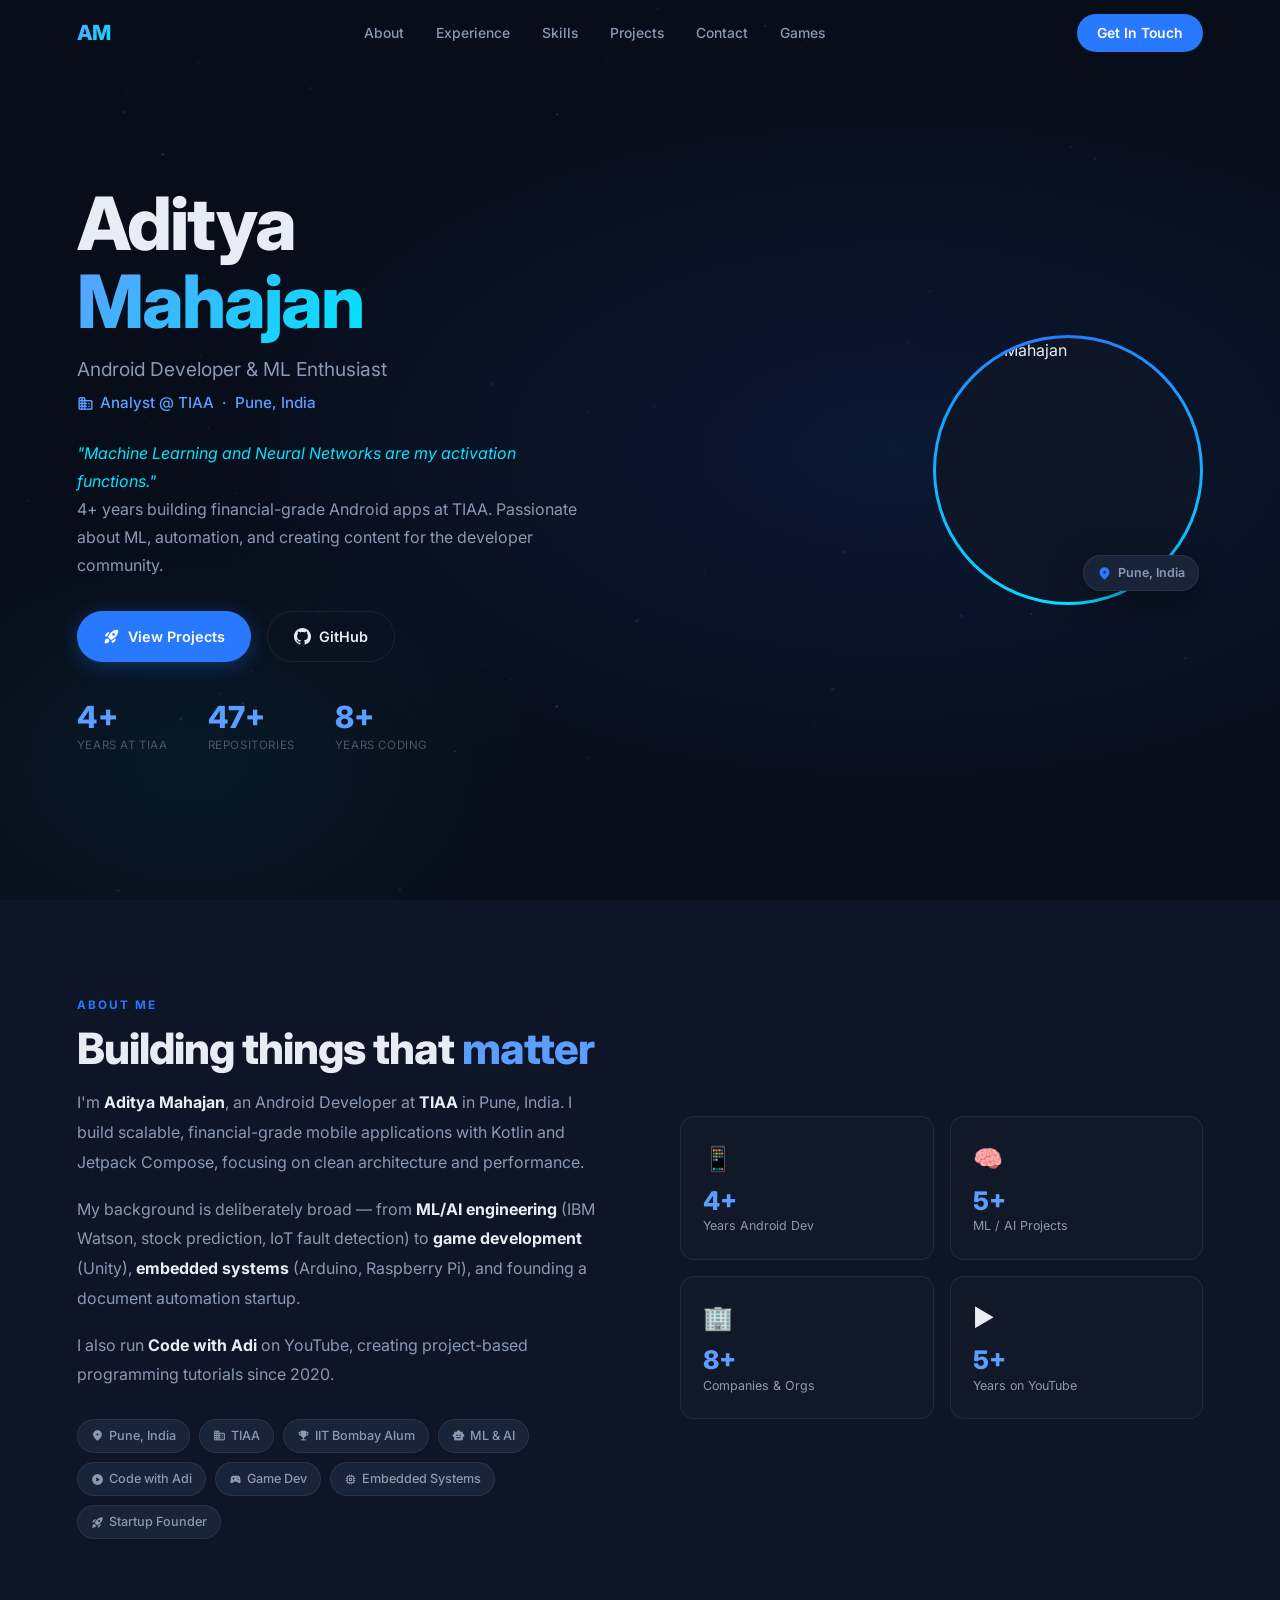
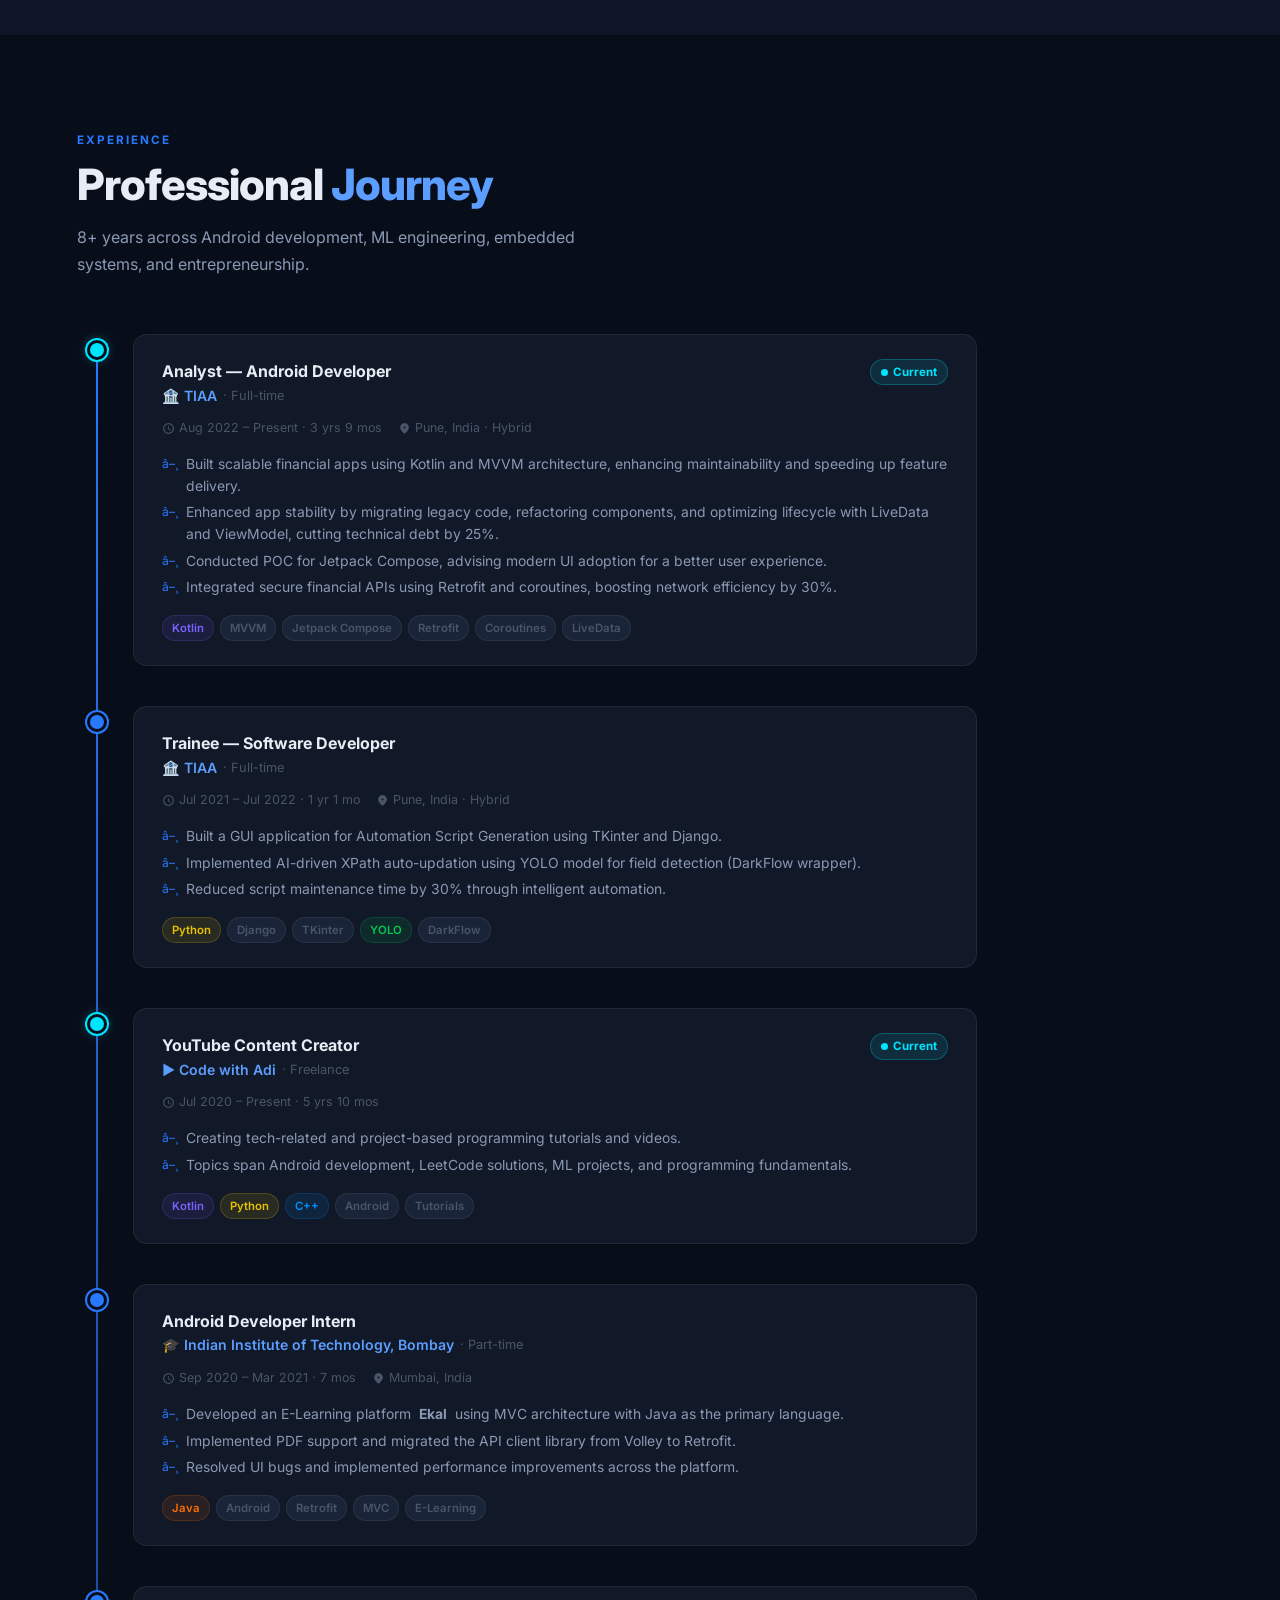
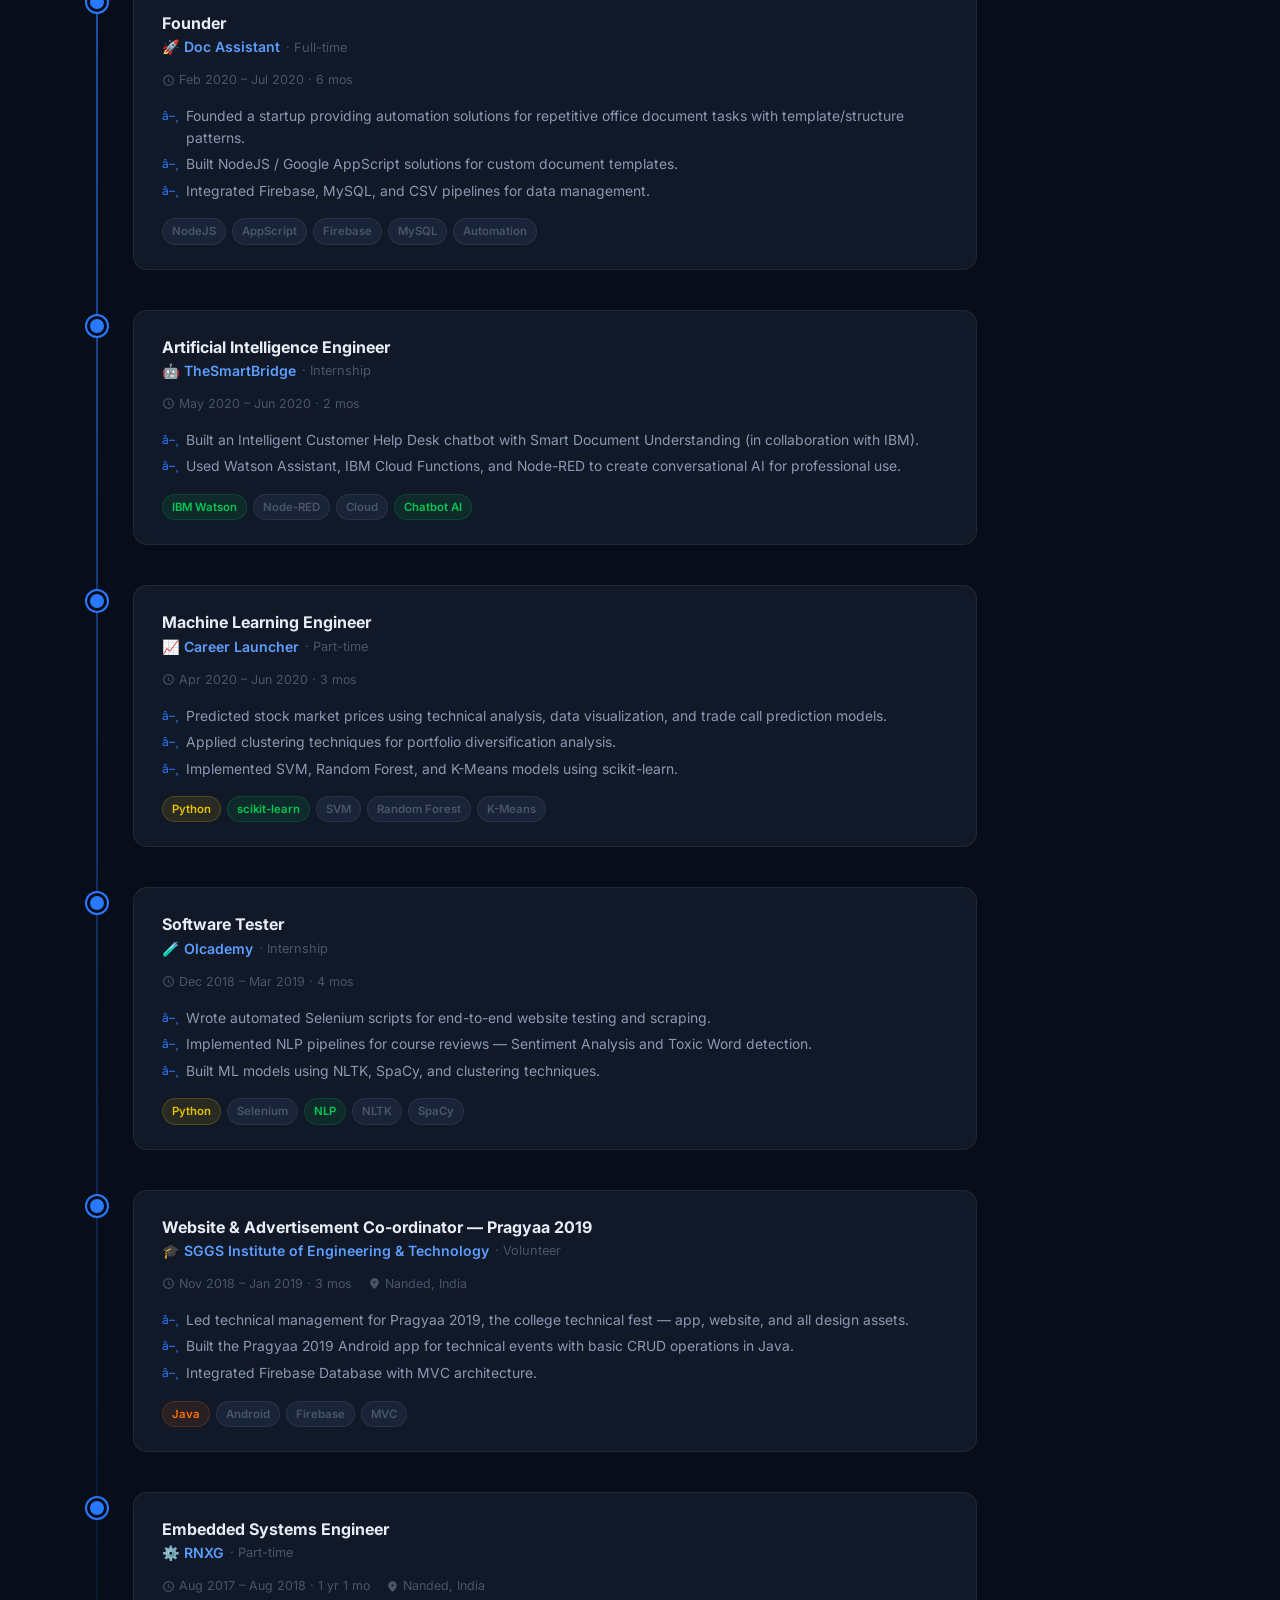
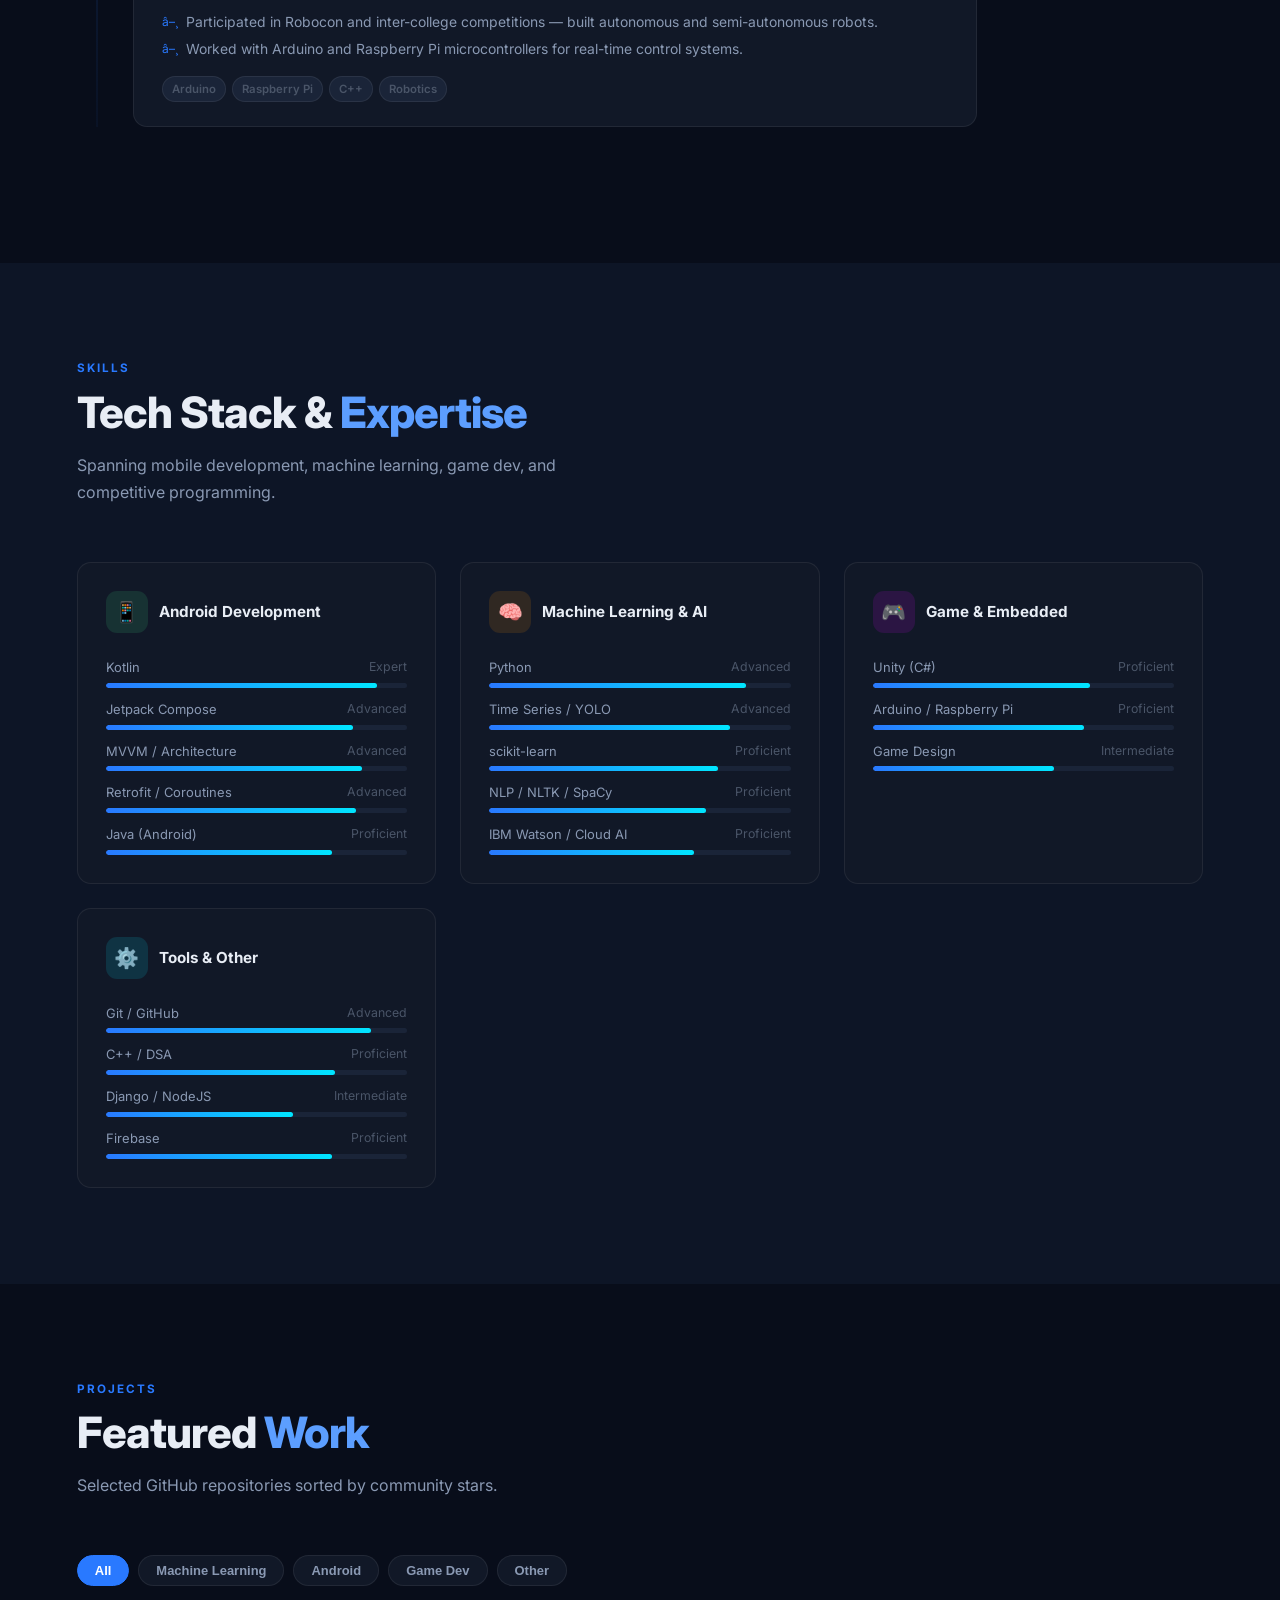
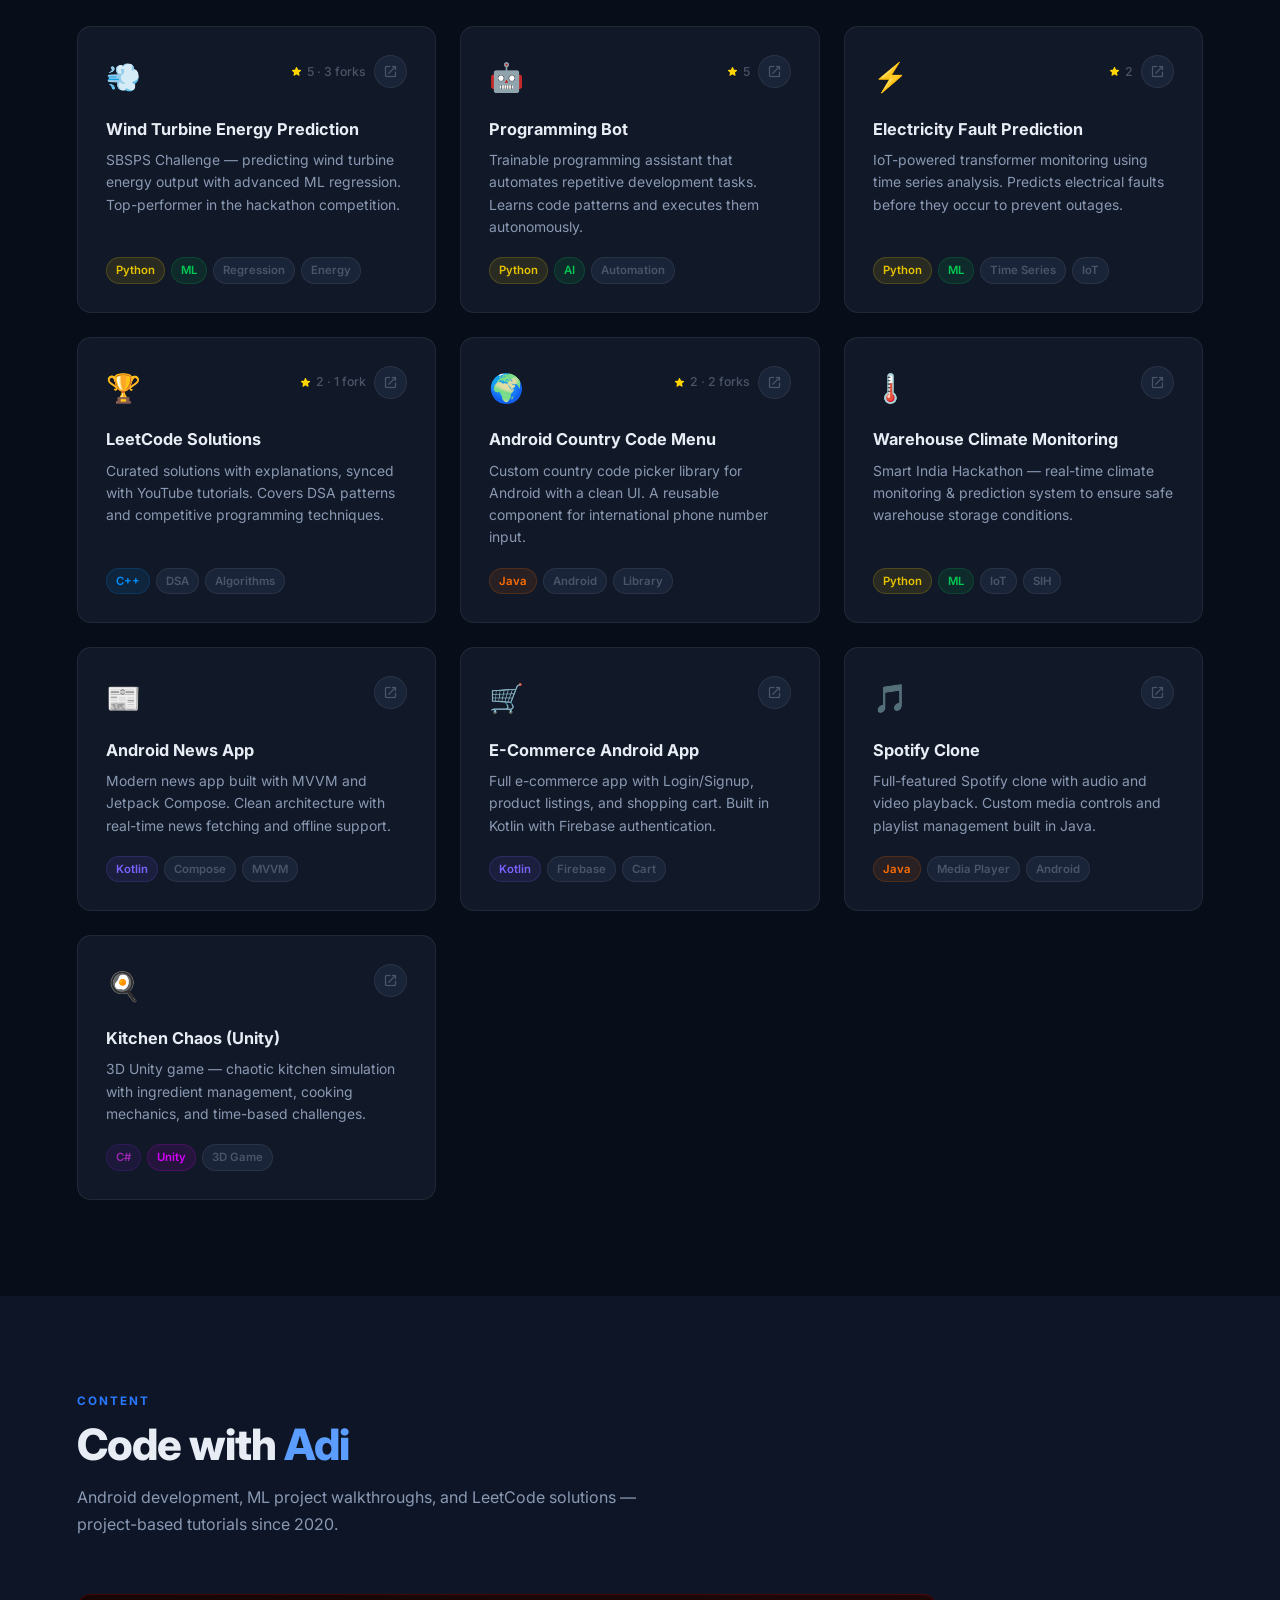
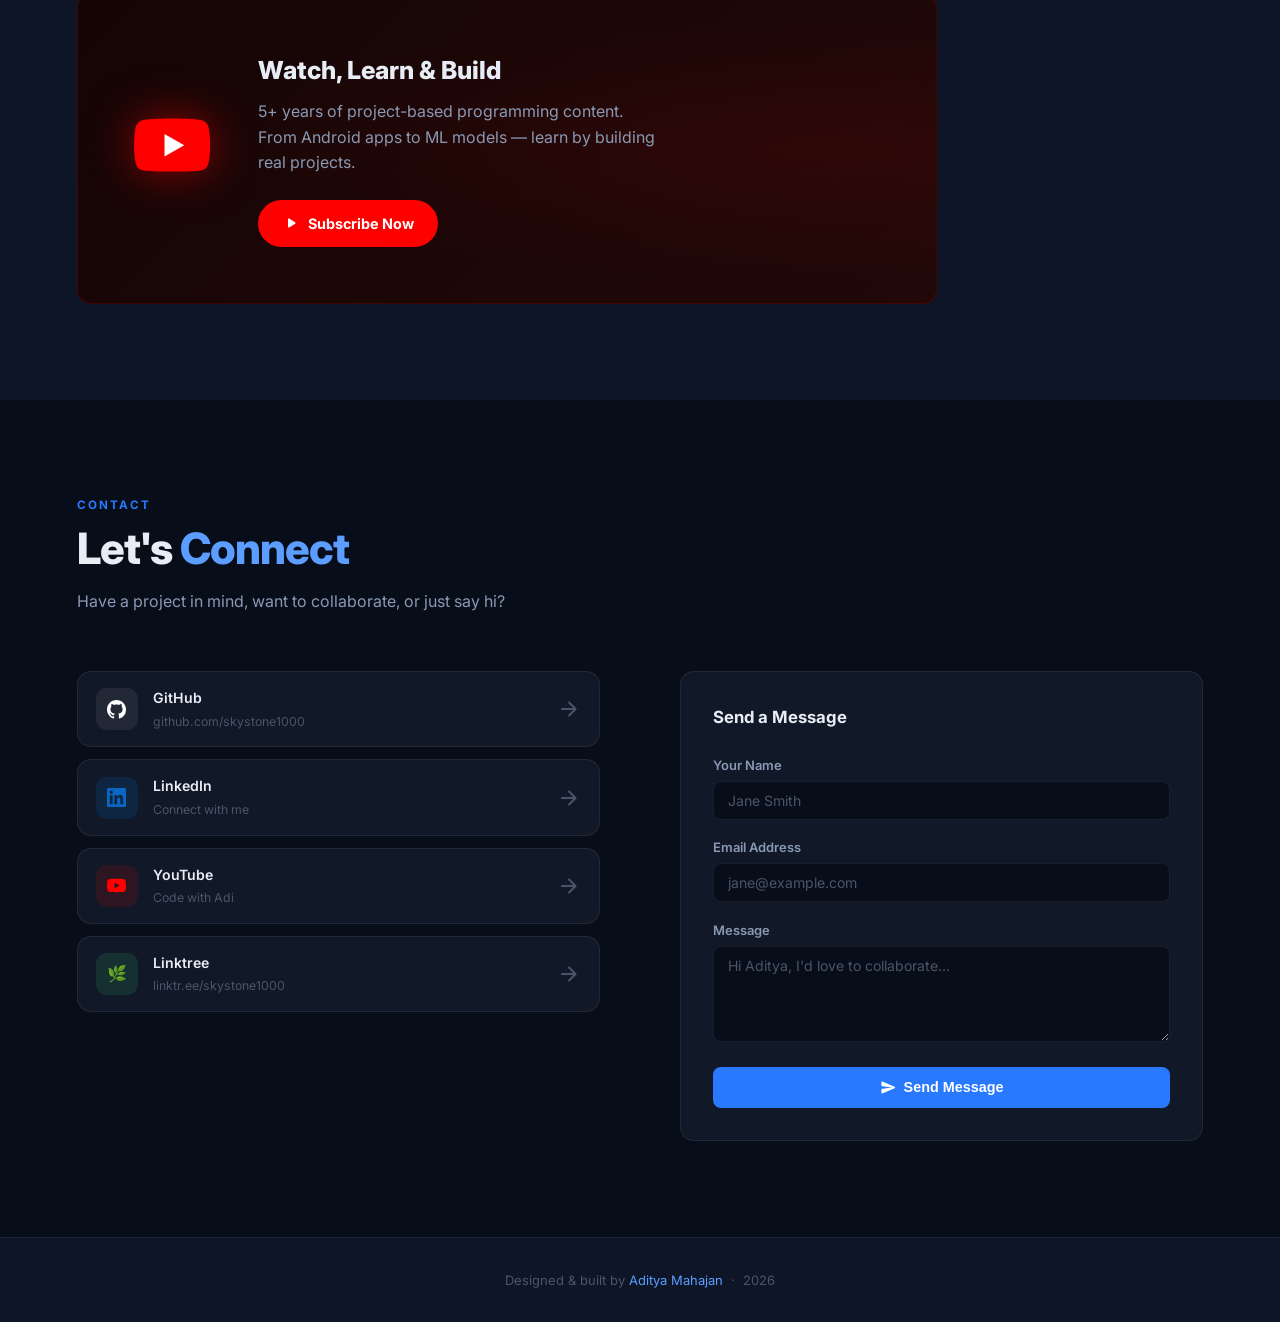
==== commit 6c0adb8c: "Refactored and moved games to other repo" ====
--- a/index.html
+++ b/index.html
@@ -8,8 +8,8 @@
 	<link rel="preconnect" href="https://fonts.gstatic.com" crossorigin />
 	<link href="https://fonts.googleapis.com/css2?family=Inter:wght@300;400;500;600;700;800&display=swap" rel="stylesheet" />
 	<link href="https://fonts.googleapis.com/icon?family=Material+Icons+Round" rel="stylesheet" />
-	<link rel="stylesheet" href="./includes/main.css" />
-	<script defer src="./includes/loader.js"></script>
+	<link rel="stylesheet" href="./assets/css/main.css" />
+	<script defer src="./assets/js/main.js"></script>
 </head>
 <body data-page="home">
 <div data-include="./includes/header.html"></div>
--- a/assets/css/main.css
+++ b/assets/css/main.css
@@ -0,0 +1,1429 @@
+﻿	/* â”€â”€ Variables â”€â”€â”€â”€â”€â”€â”€â”€â”€â”€â”€â”€â”€â”€â”€â”€â”€â”€â”€â”€â”€â”€â”€â”€â”€â”€â”€â”€â”€â”€â”€â”€â”€â”€â”€â”€â”€â”€â”€ */
+	:root {
+		--primary: #2979FF;
+		--primary-light: #5C9EFF;
+		--accent: #00E5FF;
+		--accent-dim: rgba(0, 229, 255, 0.12);
+		--bg: #080D1A;
+		--bg2: #0D1526;
+		--surface: #111827;
+		--surface2: #1A2438;
+		--border: rgba(255, 255, 255, 0.07);
+		--text: #E8EDF5;
+		--text2: #8A99B3;
+		--text3: #4A5568;
+		--r: 14px;
+		--rs: 8px;
+		--shadow: 0 8px 32px rgba(0, 0, 0, 0.45);
+		--glow: 0 0 40px rgba(41, 121, 255, 0.18);
+		--ease: 0.3s cubic-bezier(0.4, 0, 0.2, 1);
+	}
+
+	/* â”€â”€ Reset â”€â”€â”€â”€â”€â”€â”€â”€â”€â”€â”€â”€â”€â”€â”€â”€â”€â”€â”€â”€â”€â”€â”€â”€â”€â”€â”€â”€â”€â”€â”€â”€â”€â”€â”€â”€â”€â”€â”€â”€â”€â”€â”€ */
+	*,
+	*::before,
+	*::after {
+		box-sizing: border-box;
+		margin: 0;
+		padding: 0;
+	}
+
+	html {
+		scroll-behavior: smooth;
+	}
+
+	body {
+		font-family: 'Inter', sans-serif;
+		background: var(--bg);
+		color: var(--text);
+		line-height: 1.6;
+		overflow-x: hidden;
+	}
+
+	a {
+		color: inherit;
+		text-decoration: none;
+	}
+
+	ul {
+		list-style: none;
+	}
+
+	::selection {
+		background: var(--primary);
+		color: #fff;
+	}
+
+	::-webkit-scrollbar {
+		width: 5px;
+	}
+
+	::-webkit-scrollbar-track {
+		background: var(--bg);
+	}
+
+	::-webkit-scrollbar-thumb {
+		background: #1a2e6e;
+		border-radius: 3px;
+	}
+
+	/* â”€â”€ Layout â”€â”€â”€â”€â”€â”€â”€â”€â”€â”€â”€â”€â”€â”€â”€â”€â”€â”€â”€â”€â”€â”€â”€â”€â”€â”€â”€â”€â”€â”€â”€â”€â”€â”€â”€â”€â”€â”€â”€â”€â”€â”€ */
+	section {
+		padding: 96px 6vw;
+	}
+
+	.inner {
+		max-width: 1200px;
+		margin: 0 auto;
+	}
+
+	.s-label {
+		font-size: 0.73rem;
+		font-weight: 700;
+		letter-spacing: 2px;
+		color: var(--primary);
+		text-transform: uppercase;
+		margin-bottom: 0.6rem;
+	}
+
+	.s-title {
+		font-size: clamp(1.9rem, 4vw, 2.7rem);
+		font-weight: 800;
+		letter-spacing: -1px;
+		line-height: 1.15;
+		margin-bottom: 0.9rem;
+	}
+
+	.s-title span {
+		color: var(--primary-light);
+	}
+
+	.s-sub {
+		color: var(--text2);
+		max-width: 560px;
+		font-size: 1rem;
+		line-height: 1.7;
+	}
+
+	.s-head {
+		margin-bottom: 3.5rem;
+	}
+
+	/* â”€â”€ Shared buttons â”€â”€â”€â”€â”€â”€â”€â”€â”€â”€â”€â”€â”€â”€â”€â”€â”€â”€â”€â”€â”€â”€â”€â”€â”€â”€â”€â”€â”€â”€â”€â”€â”€â”€ */
+	.btn {
+		display: inline-flex;
+		align-items: center;
+		gap: 8px;
+		padding: 13px 26px;
+		border-radius: 50px;
+		font-weight: 600;
+		font-size: 0.9rem;
+		transition: all var(--ease);
+		cursor: pointer;
+	}
+
+	.btn-p {
+		background: var(--primary);
+		color: #fff;
+		box-shadow: 0 4px 20px rgba(41, 121, 255, 0.3);
+	}
+
+	.btn-p:hover {
+		background: var(--primary-light);
+		transform: translateY(-2px);
+		box-shadow: 0 8px 28px rgba(41, 121, 255, 0.5);
+	}
+
+	.btn-o {
+		background: transparent;
+		color: var(--text);
+		border: 1px solid var(--border);
+	}
+
+	.btn-o:hover {
+		border-color: var(--primary);
+		color: var(--primary-light);
+		transform: translateY(-2px);
+		background: rgba(41, 121, 255, 0.06);
+	}
+
+	/* â”€â”€ Scroll reveal â”€â”€â”€â”€â”€â”€â”€â”€â”€â”€â”€â”€â”€â”€â”€â”€â”€â”€â”€â”€â”€â”€â”€â”€â”€â”€â”€â”€â”€â”€â”€â”€â”€â”€â”€ */
+	.rv {
+		opacity: 0;
+		transform: translateY(28px);
+		transition: opacity 0.65s ease, transform 0.65s ease;
+	}
+
+	.rv.on {
+		opacity: 1;
+		transform: none;
+	}
+
+	.d1 {
+		transition-delay: 0.1s;
+	}
+
+	.d2 {
+		transition-delay: 0.2s;
+	}
+
+	.d3 {
+		transition-delay: 0.3s;
+	}
+
+	.d4 {
+		transition-delay: 0.4s;
+	}
+
+	/* â”€â”€ Nav â”€â”€â”€â”€â”€â”€â”€â”€â”€â”€â”€â”€â”€â”€â”€â”€â”€â”€â”€â”€â”€â”€â”€â”€â”€â”€â”€â”€â”€â”€â”€â”€â”€â”€â”€â”€â”€â”€â”€â”€â”€â”€â”€â”€â”€ */
+	nav {
+		position: fixed;
+		top: 0;
+		left: 0;
+		right: 0;
+		z-index: 900;
+		height: 66px;
+		display: flex;
+		align-items: center;
+		justify-content: space-between;
+		padding: 0 6vw;
+		transition: background var(--ease), box-shadow var(--ease);
+	}
+
+	nav.scrolled {
+		background: rgba(8, 13, 26, 0.92);
+		backdrop-filter: blur(18px);
+		-webkit-backdrop-filter: blur(18px);
+		box-shadow: 0 1px 0 var(--border);
+	}
+
+	.nav-logo {
+		font-weight: 800;
+		font-size: 1.3rem;
+		letter-spacing: -0.5px;
+		background: linear-gradient(135deg, var(--primary-light), var(--accent));
+		-webkit-background-clip: text;
+		background-clip: text;
+		-webkit-text-fill-color: transparent;
+	}
+
+	.nav-links {
+		display: flex;
+		gap: 2rem;
+	}
+
+	.nav-links a {
+		font-size: 0.87rem;
+		font-weight: 500;
+		color: var(--text2);
+		transition: color var(--ease);
+		position: relative;
+		padding-bottom: 3px;
+	}
+
+	.nav-links a::after {
+		content: '';
+		position: absolute;
+		bottom: 0;
+		left: 0;
+		width: 0;
+		height: 2px;
+		background: var(--primary);
+		transition: width var(--ease);
+	}
+
+	.nav-links a:hover {
+		color: var(--text);
+	}
+
+	.nav-links a:hover::after {
+		width: 100%;
+	}
+
+	.nav-btn {
+		padding: 8px 20px;
+		background: var(--primary);
+		color: #fff;
+		border-radius: 50px;
+		font-size: 0.87rem;
+		font-weight: 600;
+		transition: background var(--ease), transform var(--ease), box-shadow var(--ease);
+	}
+
+	.nav-btn:hover {
+		background: var(--primary-light);
+		transform: translateY(-1px);
+		box-shadow: 0 4px 20px rgba(41, 121, 255, 0.45);
+	}
+
+	.burger {
+		display: none;
+		flex-direction: column;
+		gap: 5px;
+		cursor: pointer;
+	}
+
+	.burger span {
+		width: 22px;
+		height: 2px;
+		background: var(--text);
+		border-radius: 2px;
+	}
+
+	.mob-nav {
+		display: none;
+		position: fixed;
+		inset: 0;
+		z-index: 950;
+		background: var(--bg);
+		flex-direction: column;
+		align-items: center;
+		justify-content: center;
+		gap: 2.5rem;
+	}
+
+	.mob-nav.open {
+		display: flex;
+	}
+
+	.mob-nav a {
+		font-size: 1.6rem;
+		font-weight: 700;
+	}
+
+	.mob-close {
+		position: absolute;
+		top: 18px;
+		right: 18px;
+		background: none;
+		border: none;
+		color: var(--text);
+		cursor: pointer;
+	}
+
+	.mob-close .material-icons-round {
+		font-size: 30px;
+	}
+
+	/* â”€â”€ Hero â”€â”€â”€â”€â”€â”€â”€â”€â”€â”€â”€â”€â”€â”€â”€â”€â”€â”€â”€â”€â”€â”€â”€â”€â”€â”€â”€â”€â”€â”€â”€â”€â”€â”€â”€â”€â”€â”€â”€â”€â”€â”€â”€â”€ */
+	#hero {
+		min-height: 100vh;
+		display: flex;
+		align-items: center;
+		padding: 100px 6vw 60px;
+		position: relative;
+		overflow: hidden;
+	}
+
+	.hero-bg {
+		position: absolute;
+		inset: 0;
+		background: radial-gradient(ellipse 80% 60% at 70% 50%, rgba(41, 121, 255, 0.11) 0%, transparent 70%), radial-gradient(ellipse 45% 45% at 15% 85%, rgba(0, 229, 255, 0.06) 0%, transparent 60%);
+	}
+
+	canvas {
+		position: absolute;
+		inset: 0;
+		opacity: 0.35;
+	}
+
+	.hero-inner {
+		position: relative;
+		z-index: 1;
+		display: grid;
+		grid-template-columns: 1fr auto;
+		align-items: center;
+		gap: 4rem;
+		width: 100%;
+		max-width: 1200px;
+		margin: 0 auto;
+	}
+
+	.badge {
+		display: inline-flex;
+		align-items: center;
+		gap: 8px;
+		background: var(--accent-dim);
+		border: 1px solid rgba(0, 229, 255, 0.22);
+		color: var(--accent);
+		padding: 6px 14px;
+		border-radius: 50px;
+		font-size: 0.78rem;
+		font-weight: 700;
+		letter-spacing: 0.4px;
+		margin-bottom: 1.5rem;
+		animation: up 0.6s ease both;
+	}
+
+	.badge-dot {
+		width: 7px;
+		height: 7px;
+		background: var(--accent);
+		border-radius: 50%;
+		animation: blink 2s infinite;
+	}
+
+	.hero-name {
+		font-size: clamp(2.8rem, 6vw, 4.6rem);
+		font-weight: 800;
+		letter-spacing: -2px;
+		line-height: 1.05;
+		animation: up 0.6s 0.1s ease both;
+	}
+
+	.hero-name span {
+		background: linear-gradient(135deg, #5C9EFF, var(--accent));
+		-webkit-background-clip: text;
+		background-clip: text;
+		-webkit-text-fill-color: transparent;
+	}
+
+	.hero-role {
+		font-size: clamp(1rem, 2vw, 1.2rem);
+		color: var(--text2);
+		margin: 0.9rem 0 0.4rem;
+		animation: up 0.6s 0.18s ease both;
+	}
+
+	.hero-co {
+		display: inline-flex;
+		align-items: center;
+		gap: 6px;
+		color: var(--primary-light);
+		font-weight: 500;
+		font-size: 0.95rem;
+		animation: up 0.6s 0.24s ease both;
+	}
+
+	.hero-bio {
+		color: var(--text2);
+		max-width: 520px;
+		margin: 1.2rem 0 2rem;
+		font-size: 1rem;
+		line-height: 1.75;
+		animation: up 0.6s 0.3s ease both;
+	}
+
+	.hero-bio em {
+		color: var(--accent);
+		font-style: italic;
+	}
+
+	.hero-btns {
+		display: flex;
+		gap: 1rem;
+		flex-wrap: wrap;
+		animation: up 0.6s 0.38s ease both;
+	}
+
+	.hero-stats {
+		display: flex;
+		gap: 2.5rem;
+		margin-top: 2.5rem;
+		animation: up 0.6s 0.46s ease both;
+	}
+
+	.stat-n {
+		font-size: 1.9rem;
+		font-weight: 800;
+		color: var(--primary-light);
+		line-height: 1;
+	}
+
+	.stat-l {
+		font-size: 0.72rem;
+		color: var(--text3);
+		margin-top: 4px;
+		text-transform: uppercase;
+		letter-spacing: 0.6px;
+	}
+
+	.avatar-wrap {
+		position: relative;
+		flex-shrink: 0;
+		animation: up 0.6s 0.14s ease both;
+	}
+
+	.avatar-ring {
+		width: 270px;
+		height: 270px;
+		border-radius: 50%;
+		background: conic-gradient(var(--primary), var(--accent), var(--primary));
+		padding: 3px;
+		animation: spin 9s linear infinite;
+	}
+
+	.avatar-inner {
+		width: 100%;
+		height: 100%;
+		border-radius: 50%;
+		overflow: hidden;
+		background: var(--bg2);
+	}
+
+	.avatar-inner img {
+		width: 100%;
+		height: 100%;
+		object-fit: cover;
+	}
+
+	.avatar-pill {
+		position: absolute;
+		bottom: 14px;
+		right: 4px;
+		background: var(--surface2);
+		border: 1px solid var(--border);
+		border-radius: 50px;
+		padding: 7px 13px;
+		display: flex;
+		align-items: center;
+		gap: 6px;
+		font-size: 0.78rem;
+		font-weight: 600;
+		color: var(--text2);
+		box-shadow: var(--shadow);
+	}
+
+	.avatar-pill .material-icons-round {
+		font-size: 15px;
+		color: var(--primary);
+	}
+
+	/* â”€â”€ About â”€â”€â”€â”€â”€â”€â”€â”€â”€â”€â”€â”€â”€â”€â”€â”€â”€â”€â”€â”€â”€â”€â”€â”€â”€â”€â”€â”€â”€â”€â”€â”€â”€â”€â”€â”€â”€â”€â”€â”€â”€â”€â”€ */
+	#about {
+		background: var(--bg2);
+	}
+
+	.about-grid {
+		display: grid;
+		grid-template-columns: 1fr 1fr;
+		gap: 5rem;
+		align-items: center;
+	}
+
+	.about-text p {
+		color: var(--text2);
+		line-height: 1.85;
+		margin-bottom: 1.1rem;
+	}
+
+	.about-text p strong {
+		color: var(--text);
+	}
+
+	.chips {
+		display: flex;
+		flex-wrap: wrap;
+		gap: 9px;
+		margin-top: 1.8rem;
+	}
+
+	.chip {
+		display: inline-flex;
+		align-items: center;
+		gap: 5px;
+		padding: 6px 13px;
+		border-radius: 50px;
+		background: var(--surface2);
+		border: 1px solid var(--border);
+		font-size: 0.79rem;
+		font-weight: 500;
+		color: var(--text2);
+		transition: all var(--ease);
+	}
+
+	.chip .material-icons-round {
+		font-size: 13px;
+	}
+
+	.chip:hover {
+		border-color: var(--primary);
+		color: var(--primary-light);
+		background: rgba(41, 121, 255, 0.07);
+	}
+
+	.about-highlights {
+		display: grid;
+		grid-template-columns: 1fr 1fr;
+		gap: 1rem;
+	}
+
+	.hl-card {
+		background: var(--surface);
+		border: 1px solid var(--border);
+		border-radius: var(--r);
+		padding: 1.4rem;
+		transition: transform var(--ease), border-color var(--ease);
+	}
+
+	.hl-card:hover {
+		transform: translateY(-3px);
+		border-color: rgba(41, 121, 255, 0.3);
+	}
+
+	.hl-icon {
+		font-size: 1.5rem;
+		margin-bottom: 0.6rem;
+	}
+
+	.hl-num {
+		font-size: 1.6rem;
+		font-weight: 800;
+		color: var(--primary-light);
+		line-height: 1;
+	}
+
+	.hl-lbl {
+		font-size: 0.78rem;
+		color: var(--text2);
+		margin-top: 3px;
+	}
+
+	/* â”€â”€ Experience â”€â”€â”€â”€â”€â”€â”€â”€â”€â”€â”€â”€â”€â”€â”€â”€â”€â”€â”€â”€â”€â”€â”€â”€â”€â”€â”€â”€â”€â”€â”€â”€â”€â”€â”€â”€â”€â”€ */
+	#experience {
+		background: var(--bg);
+	}
+
+	.exp-timeline {
+		position: relative;
+		max-width: 900px;
+	}
+
+	.exp-timeline::before {
+		content: '';
+		position: absolute;
+		left: 19px;
+		top: 8px;
+		bottom: 0;
+		width: 2px;
+		background: linear-gradient(to bottom, var(--primary), rgba(41, 121, 255, 0.05));
+	}
+
+	.exp-item {
+		position: relative;
+		padding-left: 56px;
+		margin-bottom: 2.5rem;
+	}
+
+	.exp-dot {
+		position: absolute;
+		left: 10px;
+		top: 6px;
+		width: 20px;
+		height: 20px;
+		border-radius: 50%;
+		background: var(--primary);
+		border: 3px solid var(--bg);
+		box-shadow: 0 0 0 2px var(--primary);
+		display: flex;
+		align-items: center;
+		justify-content: center;
+		font-size: 9px;
+		z-index: 1;
+	}
+
+	.exp-dot.current {
+		background: var(--accent);
+		box-shadow: 0 0 0 2px var(--accent), 0 0 12px rgba(0, 229, 255, 0.4);
+		animation: blink-dot 2s infinite;
+	}
+
+	.exp-card {
+		background: var(--surface);
+		border: 1px solid var(--border);
+		border-radius: var(--r);
+		padding: 1.5rem 1.75rem;
+		transition: border-color var(--ease), box-shadow var(--ease);
+	}
+
+	.exp-card:hover {
+		border-color: rgba(41, 121, 255, 0.3);
+		box-shadow: var(--glow);
+	}
+
+	.exp-header {
+		display: flex;
+		align-items: flex-start;
+		justify-content: space-between;
+		gap: 1rem;
+		margin-bottom: 0.5rem;
+		flex-wrap: wrap;
+	}
+
+	.exp-role {
+		font-weight: 700;
+		font-size: 1rem;
+		color: var(--text);
+	}
+
+	.exp-badge-current {
+		display: inline-flex;
+		align-items: center;
+		gap: 5px;
+		background: rgba(0, 229, 255, 0.1);
+		border: 1px solid rgba(0, 229, 255, 0.25);
+		color: var(--accent);
+		padding: 3px 10px;
+		border-radius: 50px;
+		font-size: 0.72rem;
+		font-weight: 700;
+		white-space: nowrap;
+	}
+
+	.exp-company {
+		color: var(--primary-light);
+		font-size: 0.88rem;
+		font-weight: 600;
+		margin-bottom: 0.2rem;
+		display: flex;
+		align-items: center;
+		gap: 6px;
+	}
+
+	.exp-company .emp-type {
+		color: var(--text3);
+		font-weight: 400;
+		font-size: 0.8rem;
+	}
+
+	.exp-meta {
+		display: flex;
+		gap: 1rem;
+		flex-wrap: wrap;
+		margin-bottom: 1rem;
+	}
+
+	.exp-date {
+		font-size: 0.78rem;
+		color: var(--text3);
+		display: flex;
+		align-items: center;
+		gap: 4px;
+	}
+
+	.exp-date .material-icons-round {
+		font-size: 13px;
+	}
+
+	.exp-points {
+		padding-left: 0;
+		display: flex;
+		flex-direction: column;
+		gap: 5px;
+	}
+
+	.exp-points li {
+		display: flex;
+		gap: 8px;
+		font-size: 0.87rem;
+		color: var(--text2);
+		line-height: 1.55;
+	}
+
+	.exp-points li::before {
+		content: 'â–¸';
+		color: var(--primary);
+		flex-shrink: 0;
+		margin-top: 1px;
+		font-size: 0.75rem;
+	}
+
+	.exp-tags {
+		display: flex;
+		flex-wrap: wrap;
+		gap: 6px;
+		margin-top: 1rem;
+	}
+
+	/* â”€â”€ Skills â”€â”€â”€â”€â”€â”€â”€â”€â”€â”€â”€â”€â”€â”€â”€â”€â”€â”€â”€â”€â”€â”€â”€â”€â”€â”€â”€â”€â”€â”€â”€â”€â”€â”€â”€â”€â”€â”€â”€â”€â”€â”€ */
+	#skills {
+		background: var(--bg2);
+	}
+
+	.skills-grid {
+		display: grid;
+		grid-template-columns: repeat(auto-fill, minmax(270px, 1fr));
+		gap: 1.5rem;
+	}
+
+	.sk-card {
+		background: var(--surface);
+		border: 1px solid var(--border);
+		border-radius: var(--r);
+		padding: 1.75rem;
+		transition: transform var(--ease), box-shadow var(--ease), border-color var(--ease);
+	}
+
+	.sk-card:hover {
+		transform: translateY(-4px);
+		box-shadow: var(--glow);
+		border-color: rgba(41, 121, 255, 0.28);
+	}
+
+	.sk-head {
+		display: flex;
+		align-items: center;
+		gap: 11px;
+		margin-bottom: 1.5rem;
+	}
+
+	.sk-icon {
+		width: 42px;
+		height: 42px;
+		border-radius: 11px;
+		display: flex;
+		align-items: center;
+		justify-content: center;
+		font-size: 20px;
+	}
+
+	.ic-a {
+		background: rgba(61, 220, 132, 0.13);
+	}
+
+	.ic-m {
+		background: rgba(255, 145, 0, 0.13);
+	}
+
+	.ic-g {
+		background: rgba(213, 0, 249, 0.13);
+	}
+
+	.ic-t {
+		background: rgba(0, 229, 255, 0.13);
+	}
+
+	.sk-head h3 {
+		font-size: 0.95rem;
+		font-weight: 700;
+	}
+
+	.bars {
+		display: flex;
+		flex-direction: column;
+		gap: 11px;
+	}
+
+	.bar-top {
+		display: flex;
+		justify-content: space-between;
+		margin-bottom: 5px;
+	}
+
+	.bar-top span:first-child {
+		font-size: 0.81rem;
+		color: var(--text2);
+	}
+
+	.bar-top span:last-child {
+		font-size: 0.77rem;
+		color: var(--text3);
+	}
+
+	.bar-track {
+		height: 5px;
+		background: var(--surface2);
+		border-radius: 3px;
+		overflow: hidden;
+	}
+
+	.bar-fill {
+		height: 100%;
+		width: 0;
+		border-radius: 3px;
+		background: linear-gradient(90deg, var(--primary), var(--accent));
+		transition: width 1.2s cubic-bezier(0.4, 0, 0.2, 1);
+	}
+
+	/* â”€â”€ Projects â”€â”€â”€â”€â”€â”€â”€â”€â”€â”€â”€â”€â”€â”€â”€â”€â”€â”€â”€â”€â”€â”€â”€â”€â”€â”€â”€â”€â”€â”€â”€â”€â”€â”€â”€â”€â”€â”€â”€â”€ */
+	#projects {
+		background: var(--bg);
+	}
+
+	.filter-row {
+		display: flex;
+		gap: 9px;
+		flex-wrap: wrap;
+		margin-bottom: 2.5rem;
+	}
+
+	.fbtn {
+		padding: 7px 17px;
+		border-radius: 50px;
+		font-size: 0.81rem;
+		font-weight: 600;
+		background: var(--surface);
+		border: 1px solid var(--border);
+		color: var(--text2);
+		cursor: pointer;
+		transition: all var(--ease);
+	}
+
+	.fbtn.on,
+	.fbtn:hover {
+		background: var(--primary);
+		color: #fff;
+		border-color: var(--primary);
+	}
+
+	.proj-grid {
+		display: grid;
+		grid-template-columns: repeat(auto-fill, minmax(330px, 1fr));
+		gap: 1.5rem;
+	}
+
+	.pc {
+		background: var(--surface);
+		border: 1px solid var(--border);
+		border-radius: var(--r);
+		padding: 1.75rem;
+		display: flex;
+		flex-direction: column;
+		transition: transform var(--ease), box-shadow var(--ease), border-color var(--ease);
+		position: relative;
+		overflow: hidden;
+	}
+
+	.pc::before {
+		content: '';
+		position: absolute;
+		top: 0;
+		left: 0;
+		right: 0;
+		height: 3px;
+		background: linear-gradient(90deg, var(--primary), var(--accent));
+		opacity: 0;
+		transition: opacity var(--ease);
+	}
+
+	.pc:hover {
+		transform: translateY(-5px);
+		box-shadow: var(--glow);
+		border-color: rgba(41, 121, 255, 0.22);
+	}
+
+	.pc:hover::before {
+		opacity: 1;
+	}
+
+	.pc-top {
+		display: flex;
+		justify-content: space-between;
+		align-items: flex-start;
+		margin-bottom: 1rem;
+	}
+
+	.pc-icon {
+		font-size: 28px;
+	}
+
+	.pc-meta {
+		display: flex;
+		align-items: center;
+		gap: 8px;
+	}
+
+	.pc-stars {
+		display: flex;
+		align-items: center;
+		gap: 4px;
+		font-size: 0.77rem;
+		color: var(--text3);
+		font-weight: 500;
+	}
+
+	.pc-stars .material-icons-round {
+		font-size: 13px;
+		color: #FFD600;
+	}
+
+	.pc-link {
+		width: 33px;
+		height: 33px;
+		border-radius: 50%;
+		background: var(--surface2);
+		border: 1px solid var(--border);
+		display: flex;
+		align-items: center;
+		justify-content: center;
+		color: var(--text3);
+		transition: all var(--ease);
+	}
+
+	.pc-link:hover {
+		border-color: var(--primary);
+		color: var(--primary);
+		background: rgba(41, 121, 255, 0.1);
+	}
+
+	.pc-link .material-icons-round {
+		font-size: 15px;
+	}
+
+	.pc h3 {
+		font-size: 1.02rem;
+		font-weight: 700;
+		margin-bottom: 0.45rem;
+	}
+
+	.pc p {
+		color: var(--text2);
+		font-size: 0.87rem;
+		line-height: 1.6;
+		flex: 1;
+		margin-bottom: 1.2rem;
+	}
+
+	.tags {
+		display: flex;
+		flex-wrap: wrap;
+		gap: 6px;
+	}
+
+	.tag {
+		padding: 3px 9px;
+		border-radius: 50px;
+		font-size: 0.71rem;
+		font-weight: 600;
+		background: var(--surface2);
+		color: var(--text3);
+		border: 1px solid var(--border);
+	}
+
+	.tk {
+		background: rgba(123, 97, 255, 0.1);
+		color: #7B61FF;
+		border-color: rgba(123, 97, 255, 0.18);
+	}
+
+	.tp {
+		background: rgba(255, 214, 0, 0.1);
+		color: #E6C200;
+		border-color: rgba(255, 214, 0, 0.18);
+	}
+
+	.tj {
+		background: rgba(255, 111, 0, 0.1);
+		color: #FF6F00;
+		border-color: rgba(255, 111, 0, 0.18);
+	}
+
+	.tc {
+		background: rgba(130, 36, 227, 0.1);
+		color: #9C27B0;
+		border-color: rgba(130, 36, 227, 0.18);
+	}
+
+	.tm {
+		background: rgba(0, 200, 83, 0.1);
+		color: #00C853;
+		border-color: rgba(0, 200, 83, 0.18);
+	}
+
+	.tu {
+		background: rgba(213, 0, 249, 0.1);
+		color: #D500F9;
+		border-color: rgba(213, 0, 249, 0.18);
+	}
+
+	.tpp {
+		background: rgba(0, 145, 255, 0.1);
+		color: #0091FF;
+		border-color: rgba(0, 145, 255, 0.18);
+	}
+
+	/* â”€â”€ YouTube â”€â”€â”€â”€â”€â”€â”€â”€â”€â”€â”€â”€â”€â”€â”€â”€â”€â”€â”€â”€â”€â”€â”€â”€â”€â”€â”€â”€â”€â”€â”€â”€â”€â”€â”€â”€â”€â”€â”€â”€â”€ */
+	#youtube {
+		background: var(--bg2);
+	}
+
+	.yt-card {
+		background: linear-gradient(135deg, #150505 0%, #220808 100%);
+		border: 1px solid rgba(255, 0, 0, 0.18);
+		border-radius: var(--r);
+		padding: 3.5rem;
+		display: flex;
+		align-items: center;
+		gap: 3rem;
+		position: relative;
+		overflow: hidden;
+		max-width: 860px;
+	}
+
+	.yt-card::after {
+		content: '';
+		position: absolute;
+		inset: 0;
+		background: radial-gradient(ellipse at 85% 50%, rgba(255, 0, 0, 0.07) 0%, transparent 60%);
+	}
+
+	.yt-svg {
+		flex-shrink: 0;
+		position: relative;
+		z-index: 1;
+	}
+
+	.yt-svg svg {
+		width: 76px;
+		height: 76px;
+		filter: drop-shadow(0 0 22px rgba(255, 0, 0, 0.5));
+	}
+
+	.yt-body {
+		position: relative;
+		z-index: 1;
+	}
+
+	.yt-body h3 {
+		font-size: 1.55rem;
+		font-weight: 800;
+		margin-bottom: 0.5rem;
+	}
+
+	.yt-body p {
+		color: var(--text2);
+		margin-bottom: 1.5rem;
+		max-width: 400px;
+	}
+
+	.btn-yt {
+		display: inline-flex;
+		align-items: center;
+		gap: 8px;
+		background: #FF0000;
+		color: #fff;
+		padding: 12px 24px;
+		border-radius: 50px;
+		font-weight: 700;
+		font-size: 0.9rem;
+		transition: all var(--ease);
+	}
+
+	.btn-yt:hover {
+		background: #CC0000;
+		transform: translateY(-2px);
+		box-shadow: 0 8px 24px rgba(255, 0, 0, 0.38);
+	}
+
+	.btn-yt .material-icons-round {
+		font-size: 18px;
+	}
+
+	/* â”€â”€ Contact â”€â”€â”€â”€â”€â”€â”€â”€â”€â”€â”€â”€â”€â”€â”€â”€â”€â”€â”€â”€â”€â”€â”€â”€â”€â”€â”€â”€â”€â”€â”€â”€â”€â”€â”€â”€â”€â”€â”€â”€â”€ */
+	#contact {
+		background: var(--bg);
+	}
+
+	.contact-grid {
+		display: grid;
+		grid-template-columns: 1fr 1fr;
+		gap: 5rem;
+		align-items: start;
+	}
+
+	.soc-links {
+		display: flex;
+		flex-direction: column;
+		gap: 12px;
+	}
+
+	.soc-link {
+		display: flex;
+		align-items: center;
+		gap: 15px;
+		padding: 15px 18px;
+		background: var(--surface);
+		border: 1px solid var(--border);
+		border-radius: var(--r);
+		transition: all var(--ease);
+	}
+
+	.soc-link:hover {
+		border-color: var(--primary);
+		transform: translateX(6px);
+		background: rgba(41, 121, 255, 0.05);
+	}
+
+	.soc-icon {
+		width: 42px;
+		height: 42px;
+		border-radius: 11px;
+		display: flex;
+		align-items: center;
+		justify-content: center;
+		flex-shrink: 0;
+		font-size: 19px;
+	}
+
+	.si-gh {
+		background: rgba(255, 255, 255, 0.07);
+		color: #fff;
+	}
+
+	.si-li {
+		background: rgba(10, 102, 194, 0.18);
+		color: #0A66C2;
+	}
+
+	.si-yt {
+		background: rgba(255, 0, 0, 0.12);
+		color: #FF0000;
+	}
+
+	.si-lt {
+		background: rgba(57, 190, 117, 0.15);
+		color: #39BE75;
+		font-size: 16px;
+	}
+
+	.soc-txt .lbl {
+		font-weight: 600;
+		font-size: 0.88rem;
+	}
+
+	.soc-txt .url {
+		color: var(--text3);
+		font-size: 0.77rem;
+		margin-top: 2px;
+	}
+
+	.soc-arr {
+		margin-left: auto;
+		color: var(--text3);
+	}
+
+	.soc-link:hover .soc-arr {
+		color: var(--primary);
+	}
+
+	.cf {
+		background: var(--surface);
+		border: 1px solid var(--border);
+		border-radius: var(--r);
+		padding: 2rem;
+	}
+
+	.cf h3 {
+		font-size: 1.05rem;
+		font-weight: 700;
+		margin-bottom: 1.5rem;
+	}
+
+	.fg {
+		margin-bottom: 1.1rem;
+	}
+
+	.fg label {
+		font-size: 0.81rem;
+		font-weight: 600;
+		color: var(--text2);
+		display: block;
+		margin-bottom: 5px;
+	}
+
+	.fg input,
+	.fg textarea {
+		width: 100%;
+		padding: 10px 14px;
+		background: var(--bg);
+		border: 1px solid var(--border);
+		border-radius: var(--rs);
+		color: var(--text);
+		font-family: 'Inter', sans-serif;
+		font-size: 0.88rem;
+		outline: none;
+		transition: border-color var(--ease);
+	}
+
+	.fg input:focus,
+	.fg textarea:focus {
+		border-color: var(--primary);
+	}
+
+	.fg textarea {
+		resize: vertical;
+		min-height: 96px;
+	}
+
+	.fg input::placeholder,
+	.fg textarea::placeholder {
+		color: var(--text3);
+	}
+
+	.btn-send {
+		width: 100%;
+		padding: 12px;
+		background: var(--primary);
+		color: #fff;
+		border: none;
+		border-radius: var(--rs);
+		font-weight: 700;
+		font-size: 0.9rem;
+		cursor: pointer;
+		display: flex;
+		align-items: center;
+		justify-content: center;
+		gap: 7px;
+		transition: all var(--ease);
+	}
+
+	.btn-send:hover {
+		background: var(--primary-light);
+	}
+
+	.btn-send .material-icons-round {
+		font-size: 17px;
+	}
+
+	/* â”€â”€ Footer â”€â”€â”€â”€â”€â”€â”€â”€â”€â”€â”€â”€â”€â”€â”€â”€â”€â”€â”€â”€â”€â”€â”€â”€â”€â”€â”€â”€â”€â”€â”€â”€â”€â”€â”€â”€â”€â”€â”€â”€â”€â”€ */
+	footer {
+		background: var(--bg2);
+		border-top: 1px solid var(--border);
+		padding: 2rem 6vw;
+		text-align: center;
+		color: var(--text3);
+		font-size: 0.81rem;
+	}
+
+	footer a {
+		color: var(--primary-light);
+	}
+
+	/* â”€â”€ Scroll-top â”€â”€â”€â”€â”€â”€â”€â”€â”€â”€â”€â”€â”€â”€â”€â”€â”€â”€â”€â”€â”€â”€â”€â”€â”€â”€â”€â”€â”€â”€â”€â”€â”€â”€â”€â”€â”€â”€ */
+	.stbtn {
+		position: fixed;
+		bottom: 26px;
+		right: 26px;
+		z-index: 800;
+		width: 42px;
+		height: 42px;
+		border-radius: 50%;
+		background: var(--primary);
+		color: #fff;
+		border: none;
+		cursor: pointer;
+		display: flex;
+		align-items: center;
+		justify-content: center;
+		box-shadow: 0 4px 18px rgba(41, 121, 255, 0.38);
+		opacity: 0;
+		pointer-events: none;
+		transition: opacity var(--ease), transform var(--ease);
+	}
+
+	.stbtn.on {
+		opacity: 1;
+		pointer-events: all;
+	}
+
+	.stbtn:hover {
+		transform: translateY(-3px);
+	}
+
+	/* â”€â”€ Keyframes â”€â”€â”€â”€â”€â”€â”€â”€â”€â”€â”€â”€â”€â”€â”€â”€â”€â”€â”€â”€â”€â”€â”€â”€â”€â”€â”€â”€â”€â”€â”€â”€â”€â”€â”€â”€â”€â”€â”€ */
+	@keyframes up {
+		from {
+			opacity: 0;
+			transform: translateY(22px);
+		}
+
+		to {
+			opacity: 1;
+			transform: none;
+		}
+	}
+
+	@keyframes blink {
+
+		0%,
+		100% {
+			opacity: 1;
+		}
+
+		50% {
+			opacity: 0.4;
+		}
+	}
+
+	@keyframes spin {
+		to {
+			transform: rotate(360deg);
+		}
+	}
+
+	@keyframes blink-dot {
+
+		0%,
+		100% {
+			box-shadow: 0 0 0 2px var(--accent), 0 0 12px rgba(0, 229, 255, 0.4);
+		}
+
+		50% {
+			box-shadow: 0 0 0 2px var(--accent), 0 0 20px rgba(0, 229, 255, 0.7);
+		}
+	}
+
+	/* â”€â”€ Responsive â”€â”€â”€â”€â”€â”€â”€â”€â”€â”€â”€â”€â”€â”€â”€â”€â”€â”€â”€â”€â”€â”€â”€â”€â”€â”€â”€â”€â”€â”€â”€â”€â”€â”€â”€â”€â”€â”€ */
+	@media (max-width: 900px) {
+
+		.hero-inner,
+		.about-grid,
+		.contact-grid {
+			grid-template-columns: 1fr;
+		}
+
+		.hero-inner {
+			text-align: center;
+		}
+
+		.avatar-wrap {
+			display: none;
+		}
+
+		.hero-btns,
+		.hero-stats {
+			justify-content: center;
+		}
+
+		.about-grid,
+		.contact-grid {
+			gap: 2.5rem;
+		}
+
+		.yt-card {
+			flex-direction: column;
+			text-align: center;
+			padding: 2.5rem;
+			gap: 1.5rem;
+		}
+
+		.about-highlights {
+			grid-template-columns: repeat(4, 1fr);
+		}
+	}
+
+	@media (max-width: 640px) {
+
+		.nav-links,
+		.nav-btn {
+			display: none;
+		}
+
+		.burger {
+			display: flex;
+		}
+
+		.proj-grid,
+		.skills-grid {
+			grid-template-columns: 1fr;
+		}
+
+		.about-highlights {
+			grid-template-columns: 1fr 1fr;
+		}
+
+		section {
+			padding: 70px 5vw;
+		}
+	}
+
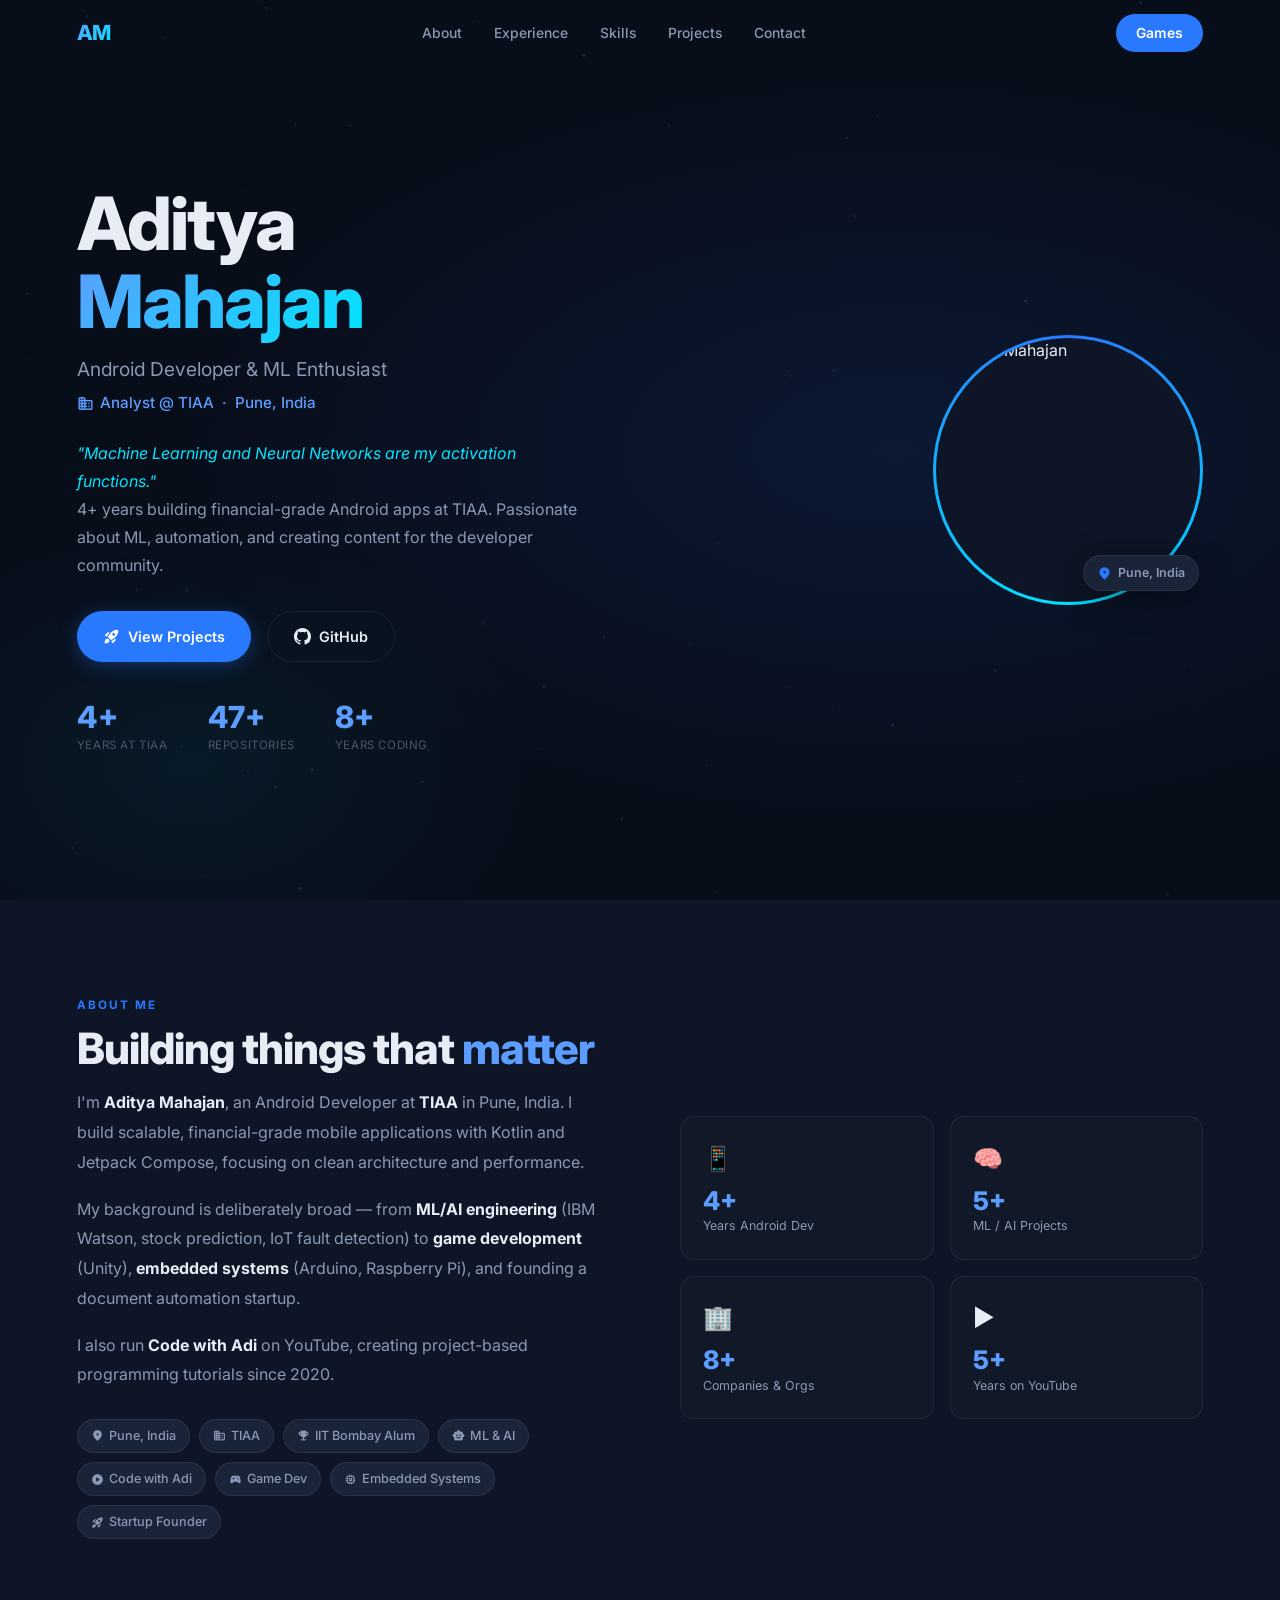
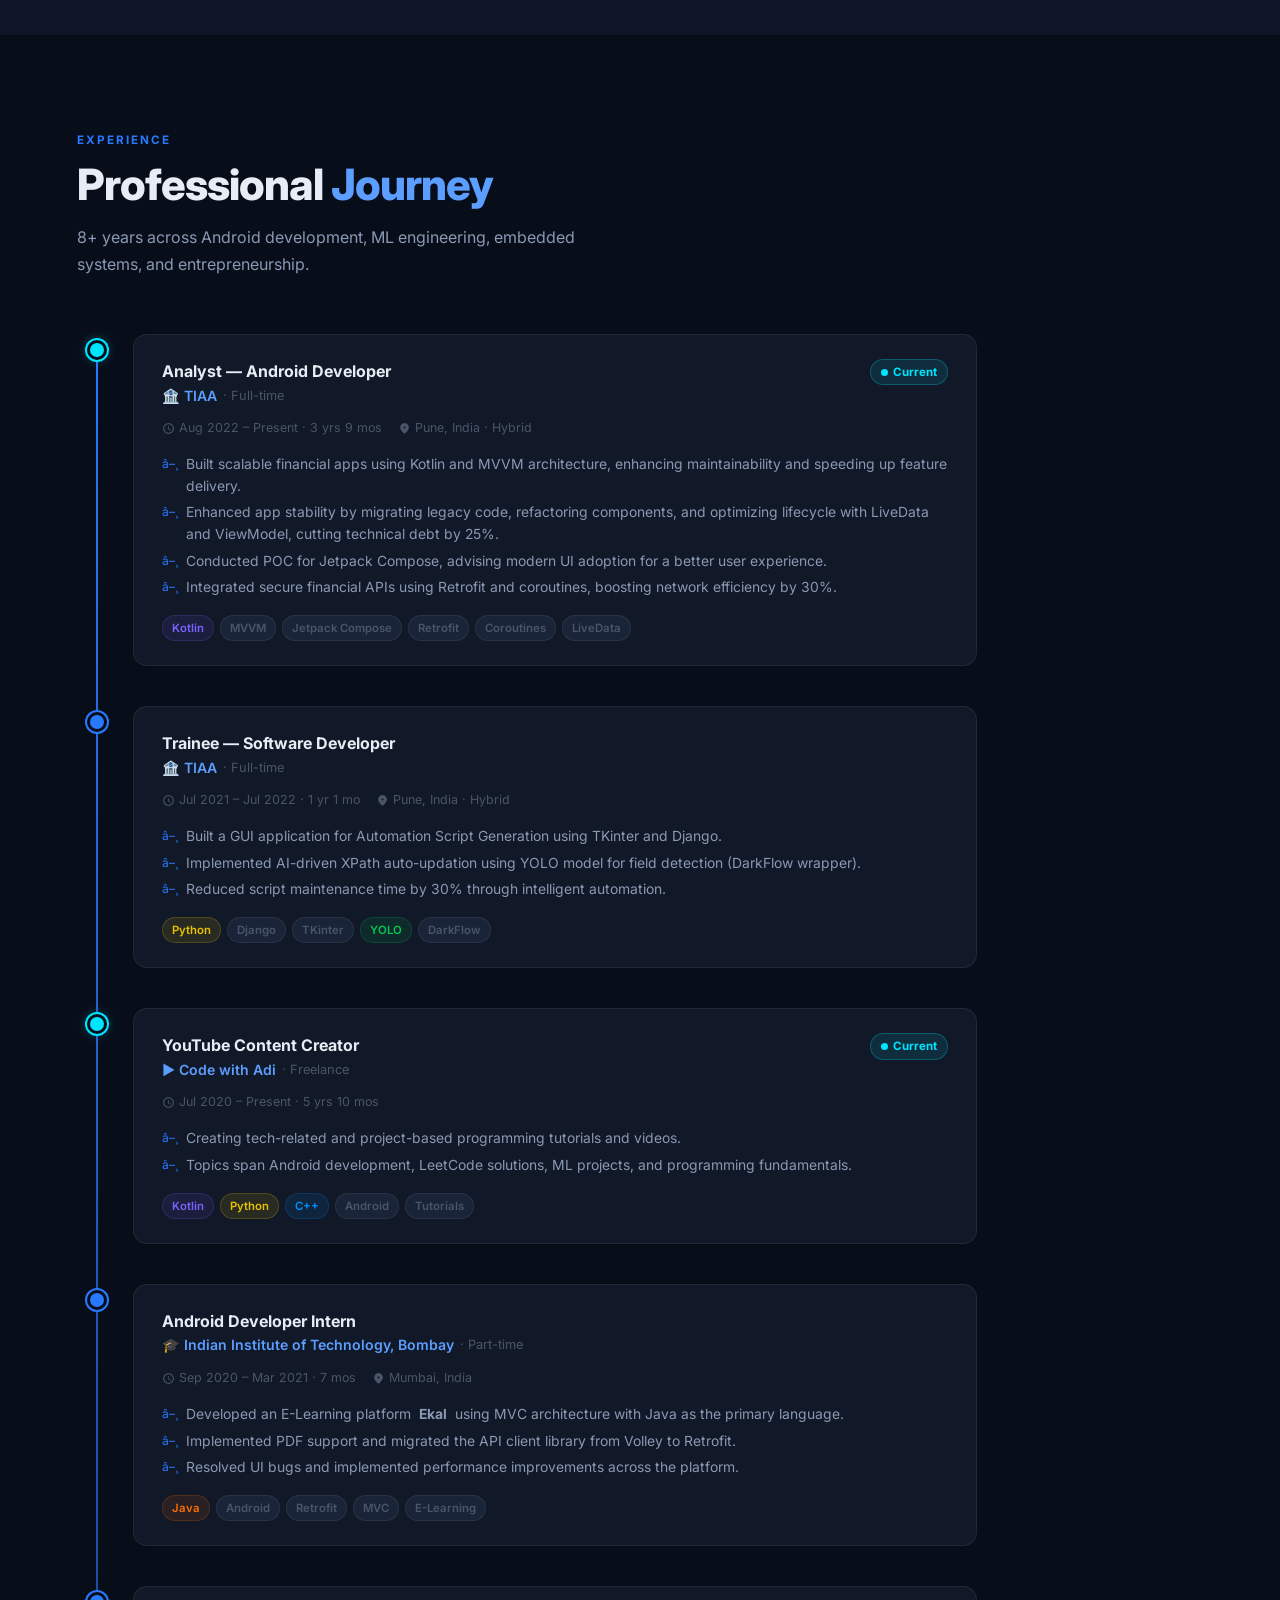
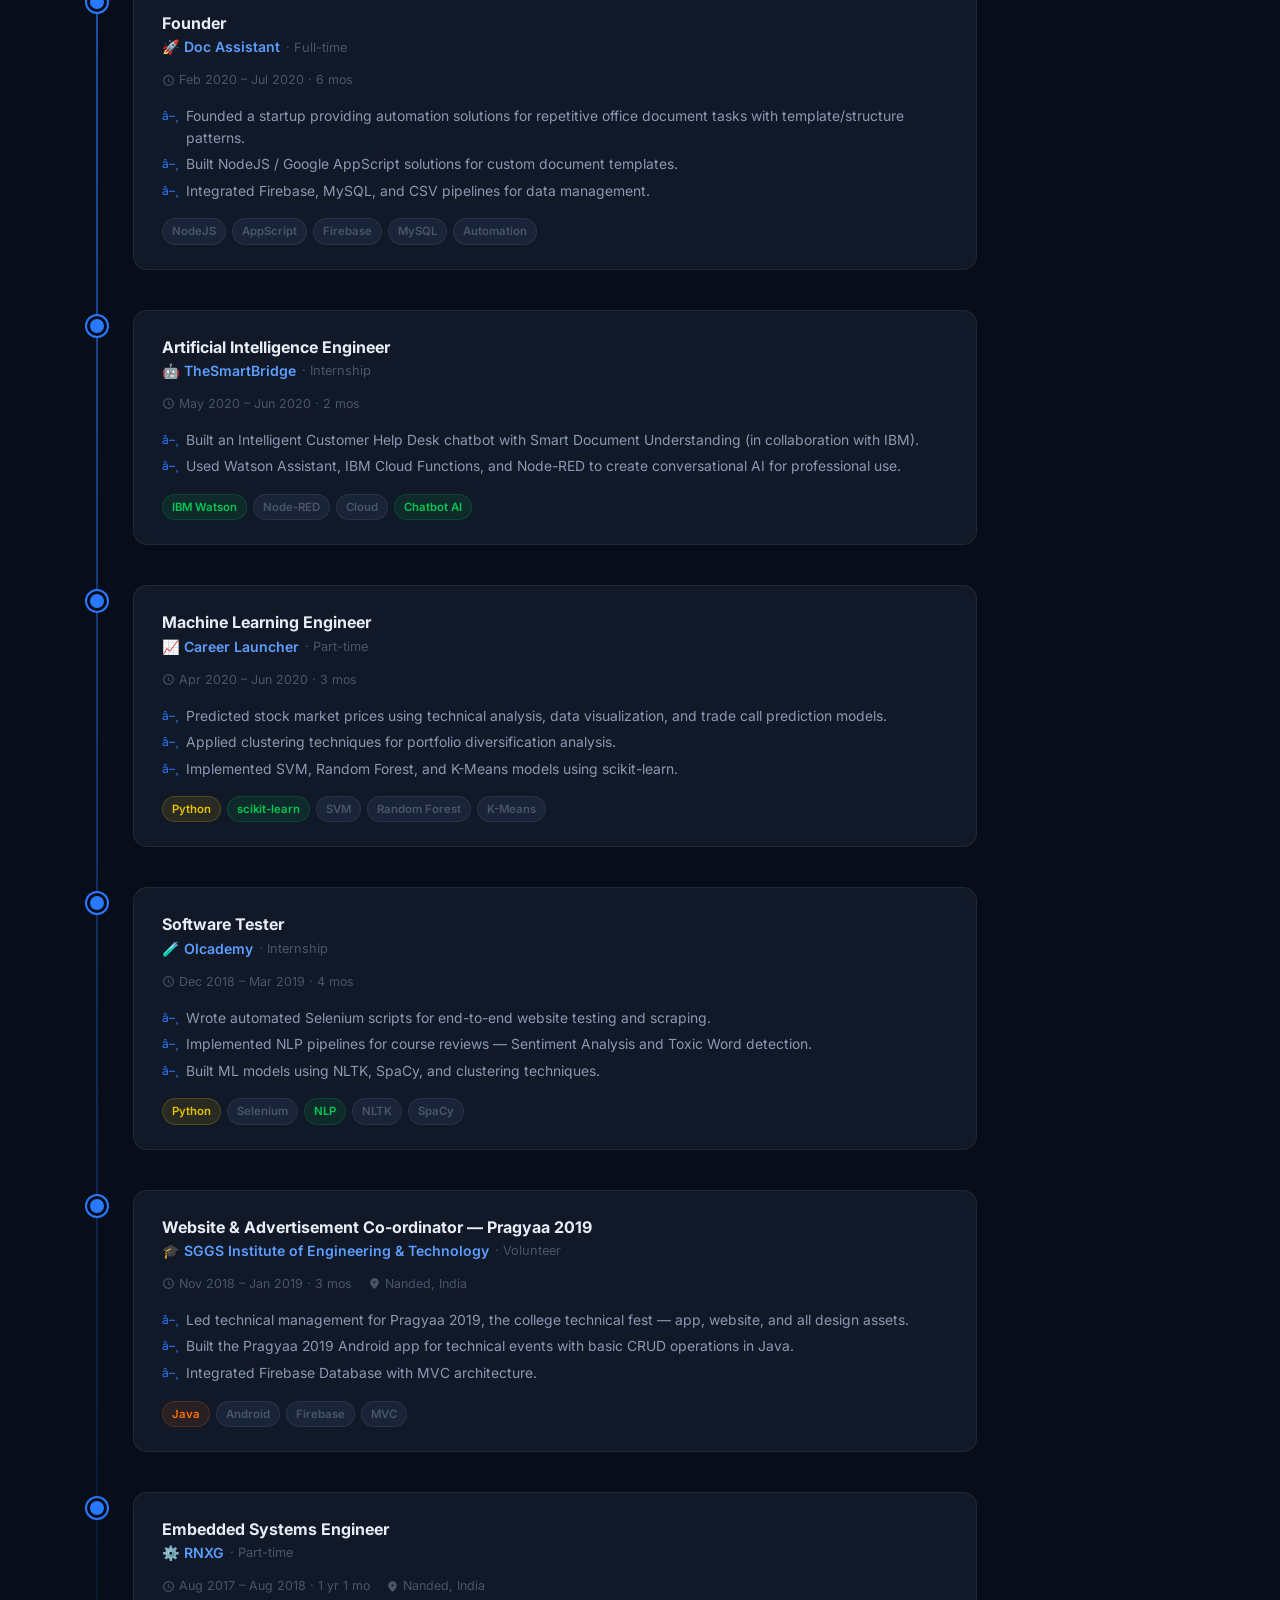
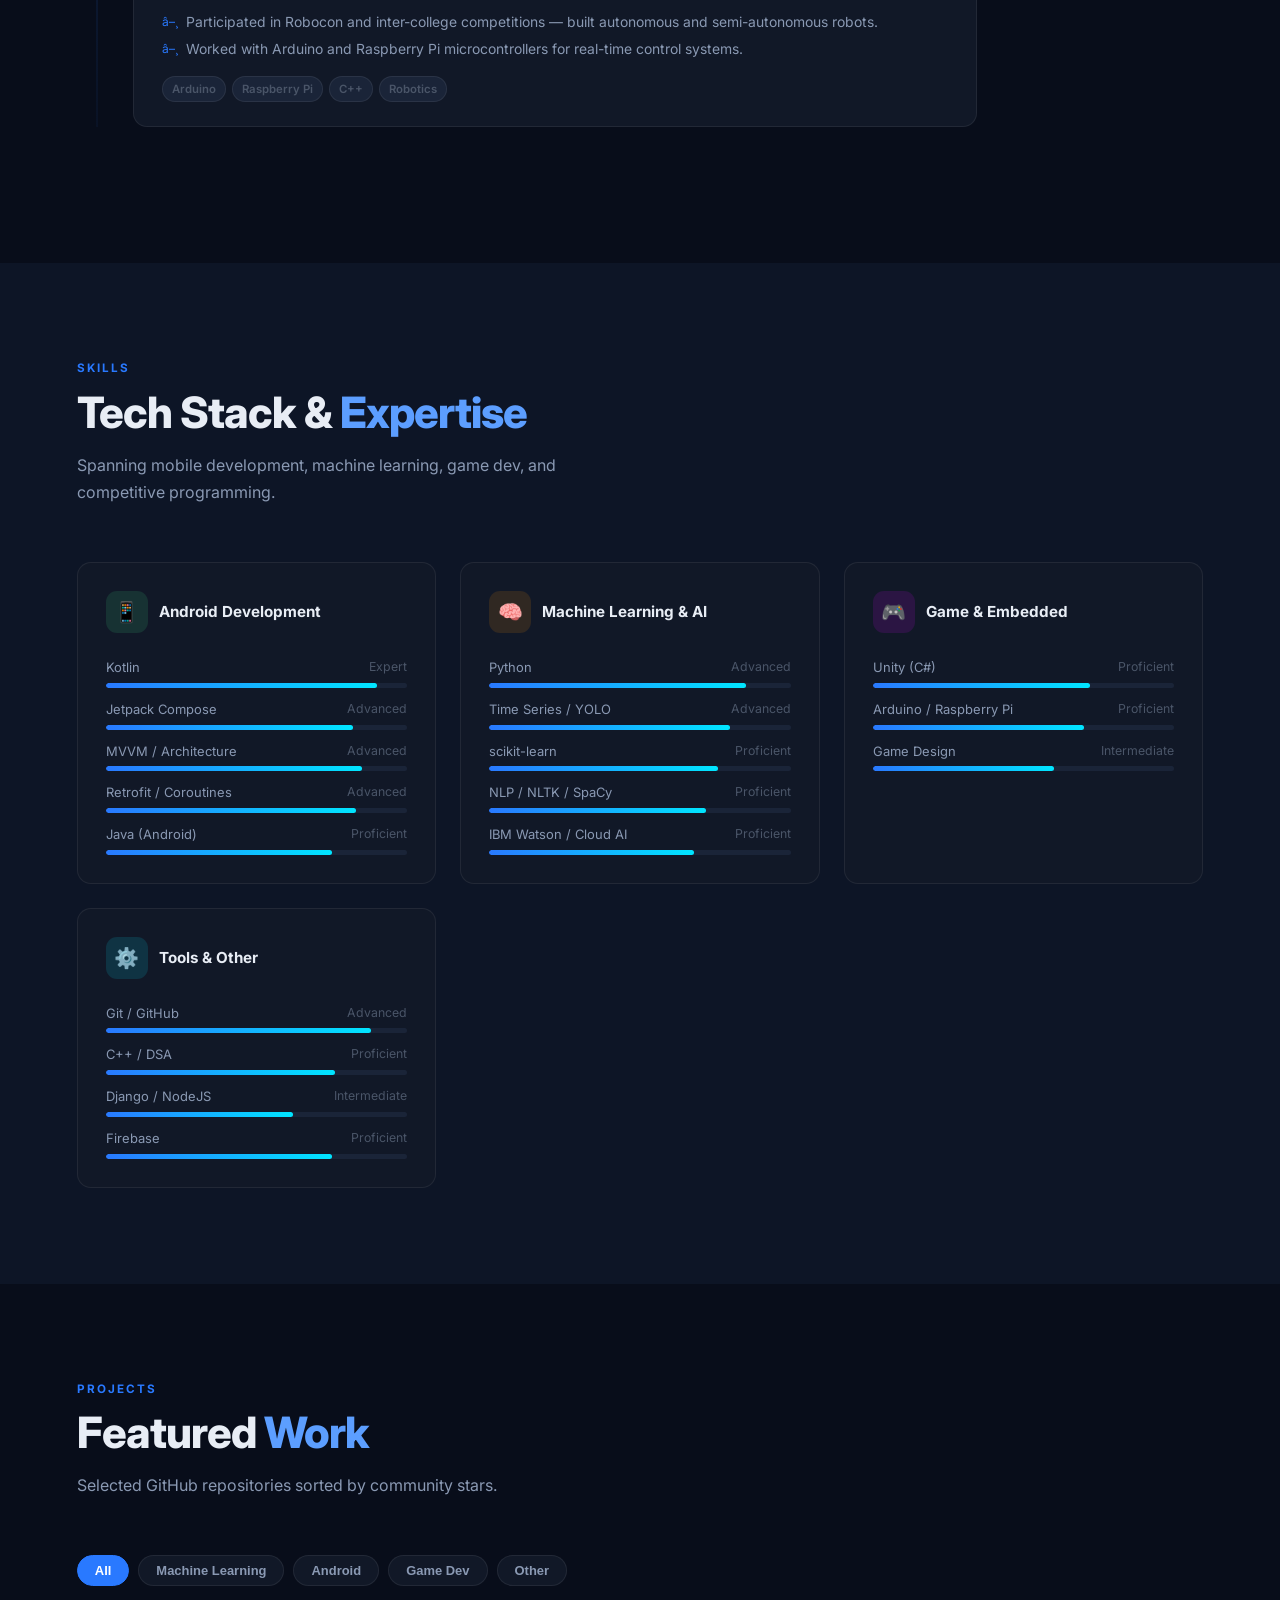
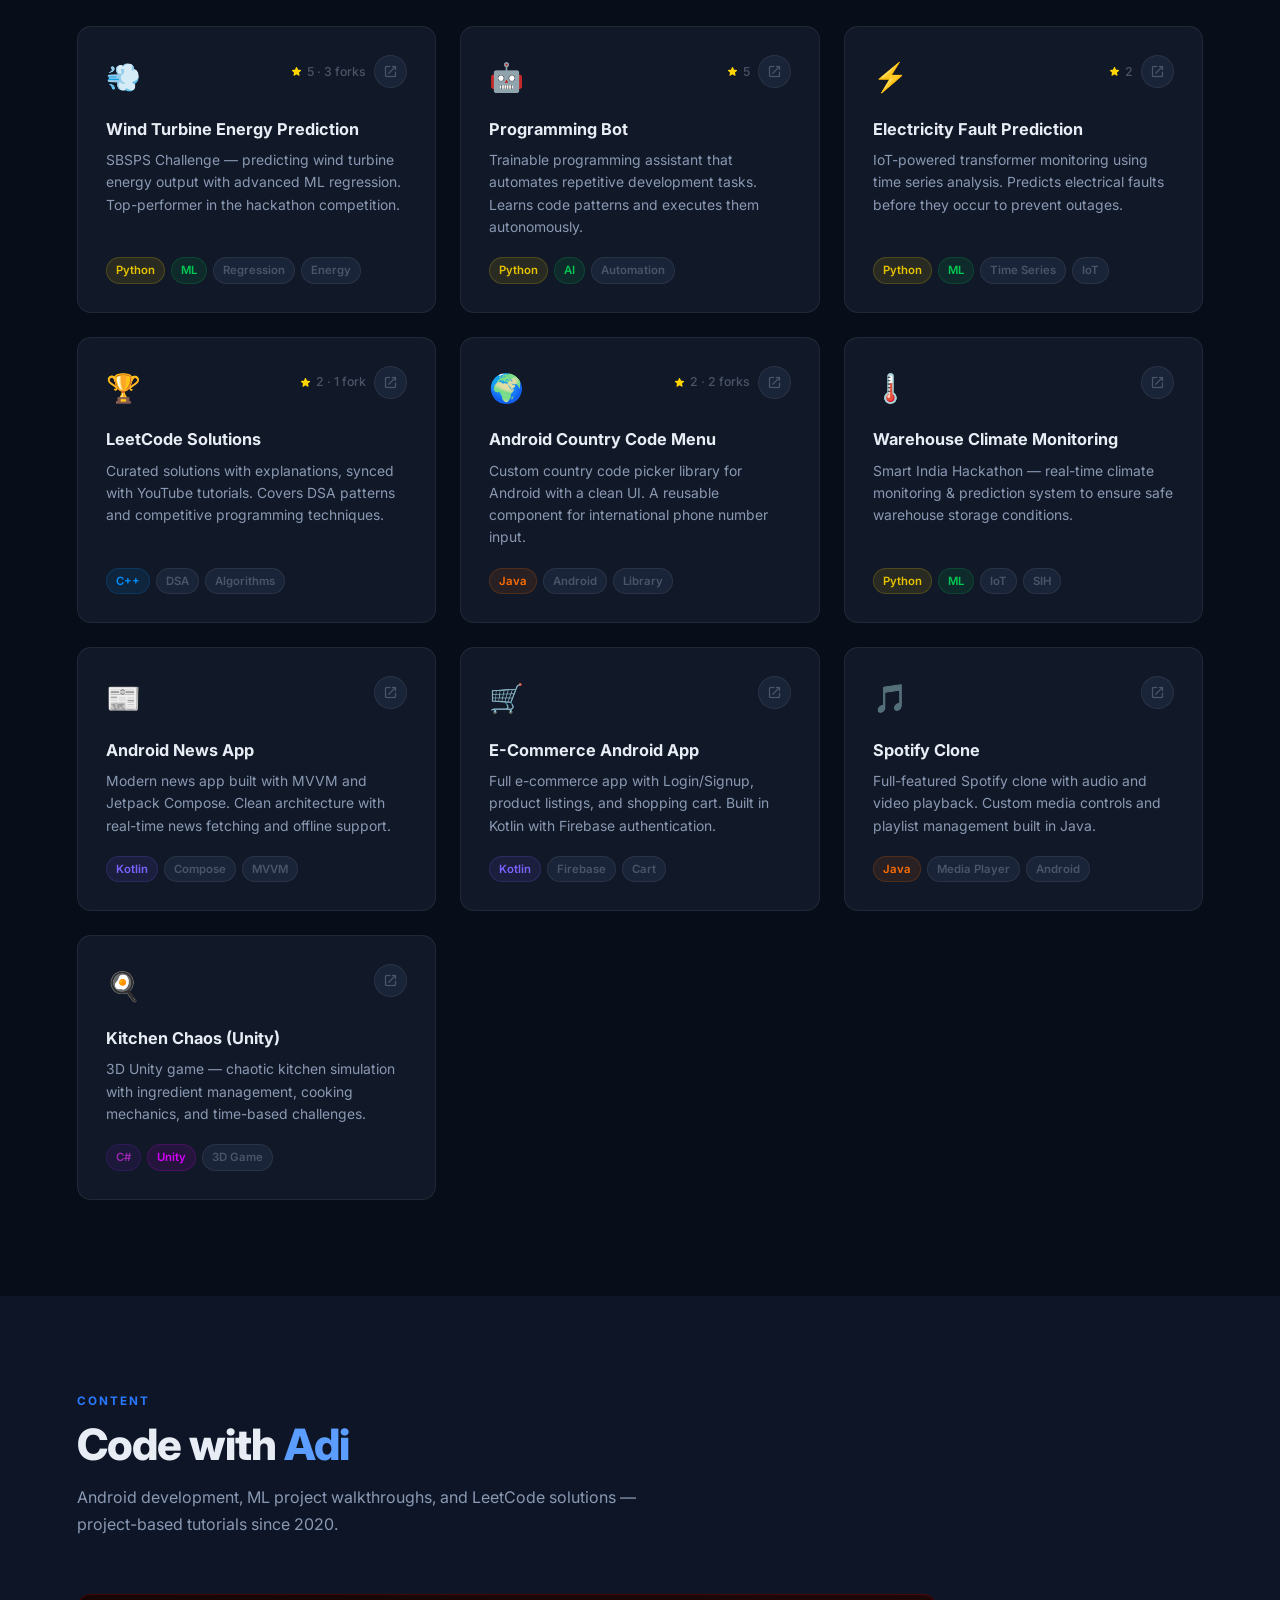
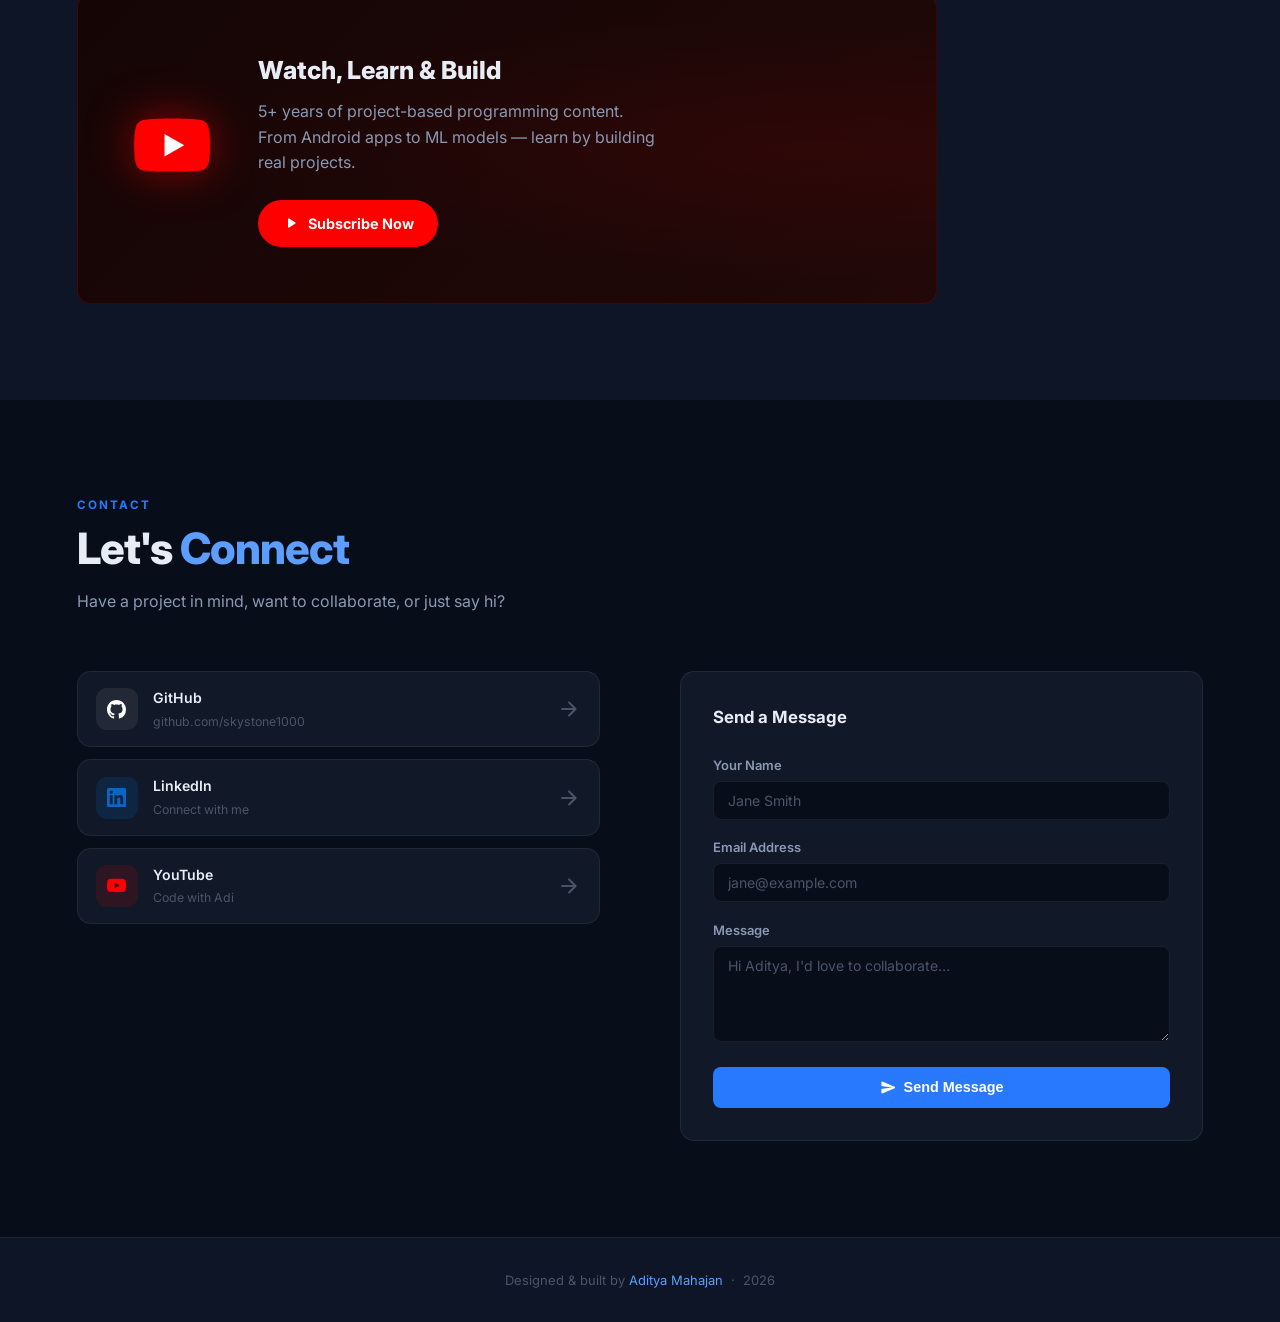
==== commit de8f4c02: "Portfolio minor defects" ====
--- a/index.html
+++ b/index.html
@@ -865,6 +865,7 @@
 							</div>
 							<span class="material-icons-round soc-arr">arrow_forward</span>
 						</a>
+						<!--
 						<a href="https://linktr.ee/skystone1000" target="_blank" rel="noopener" class="soc-link">
 							<div class="soc-icon si-lt">🌿</div>
 							<div class="soc-txt">
@@ -873,6 +874,7 @@
 							</div>
 							<span class="material-icons-round soc-arr">arrow_forward</span>
 						</a>
+						-->
 					</div>
 				</div>
 				<div class="cf rv d2">
--- a/assets/css/main.css
+++ b/assets/css/main.css
@@ -1,4 +1,4 @@
-﻿	/* â”€â”€ Variables â”€â”€â”€â”€â”€â”€â”€â”€â”€â”€â”€â”€â”€â”€â”€â”€â”€â”€â”€â”€â”€â”€â”€â”€â”€â”€â”€â”€â”€â”€â”€â”€â”€â”€â”€â”€â”€â”€â”€ */
+	/* â”€â”€ Variables â”€â”€â”€â”€â”€â”€â”€â”€â”€â”€â”€â”€â”€â”€â”€â”€â”€â”€â”€â”€â”€â”€â”€â”€â”€â”€â”€â”€â”€â”€â”€â”€â”€â”€â”€â”€â”€â”€â”€ */
 	:root {
 		--primary: #2979FF;
 		--primary-light: #5C9EFF;
@@ -201,10 +201,11 @@
 		font-weight: 800;
 		font-size: 1.3rem;
 		letter-spacing: -0.5px;
-		background: linear-gradient(135deg, var(--primary-light), var(--accent));
+		background: linear-gradient(135deg, #5C9EFF, #00E5FF);
 		-webkit-background-clip: text;
 		background-clip: text;
 		-webkit-text-fill-color: transparent;
+		color: transparent;
 	}
 
 	.nav-links {
@@ -372,10 +373,11 @@
 	}
 
 	.hero-name span {
-		background: linear-gradient(135deg, #5C9EFF, var(--accent));
+		background: linear-gradient(135deg, #5C9EFF, #00E5FF);
 		-webkit-background-clip: text;
 		background-clip: text;
 		-webkit-text-fill-color: transparent;
+		color: transparent;
 	}
 
 	.hero-role {
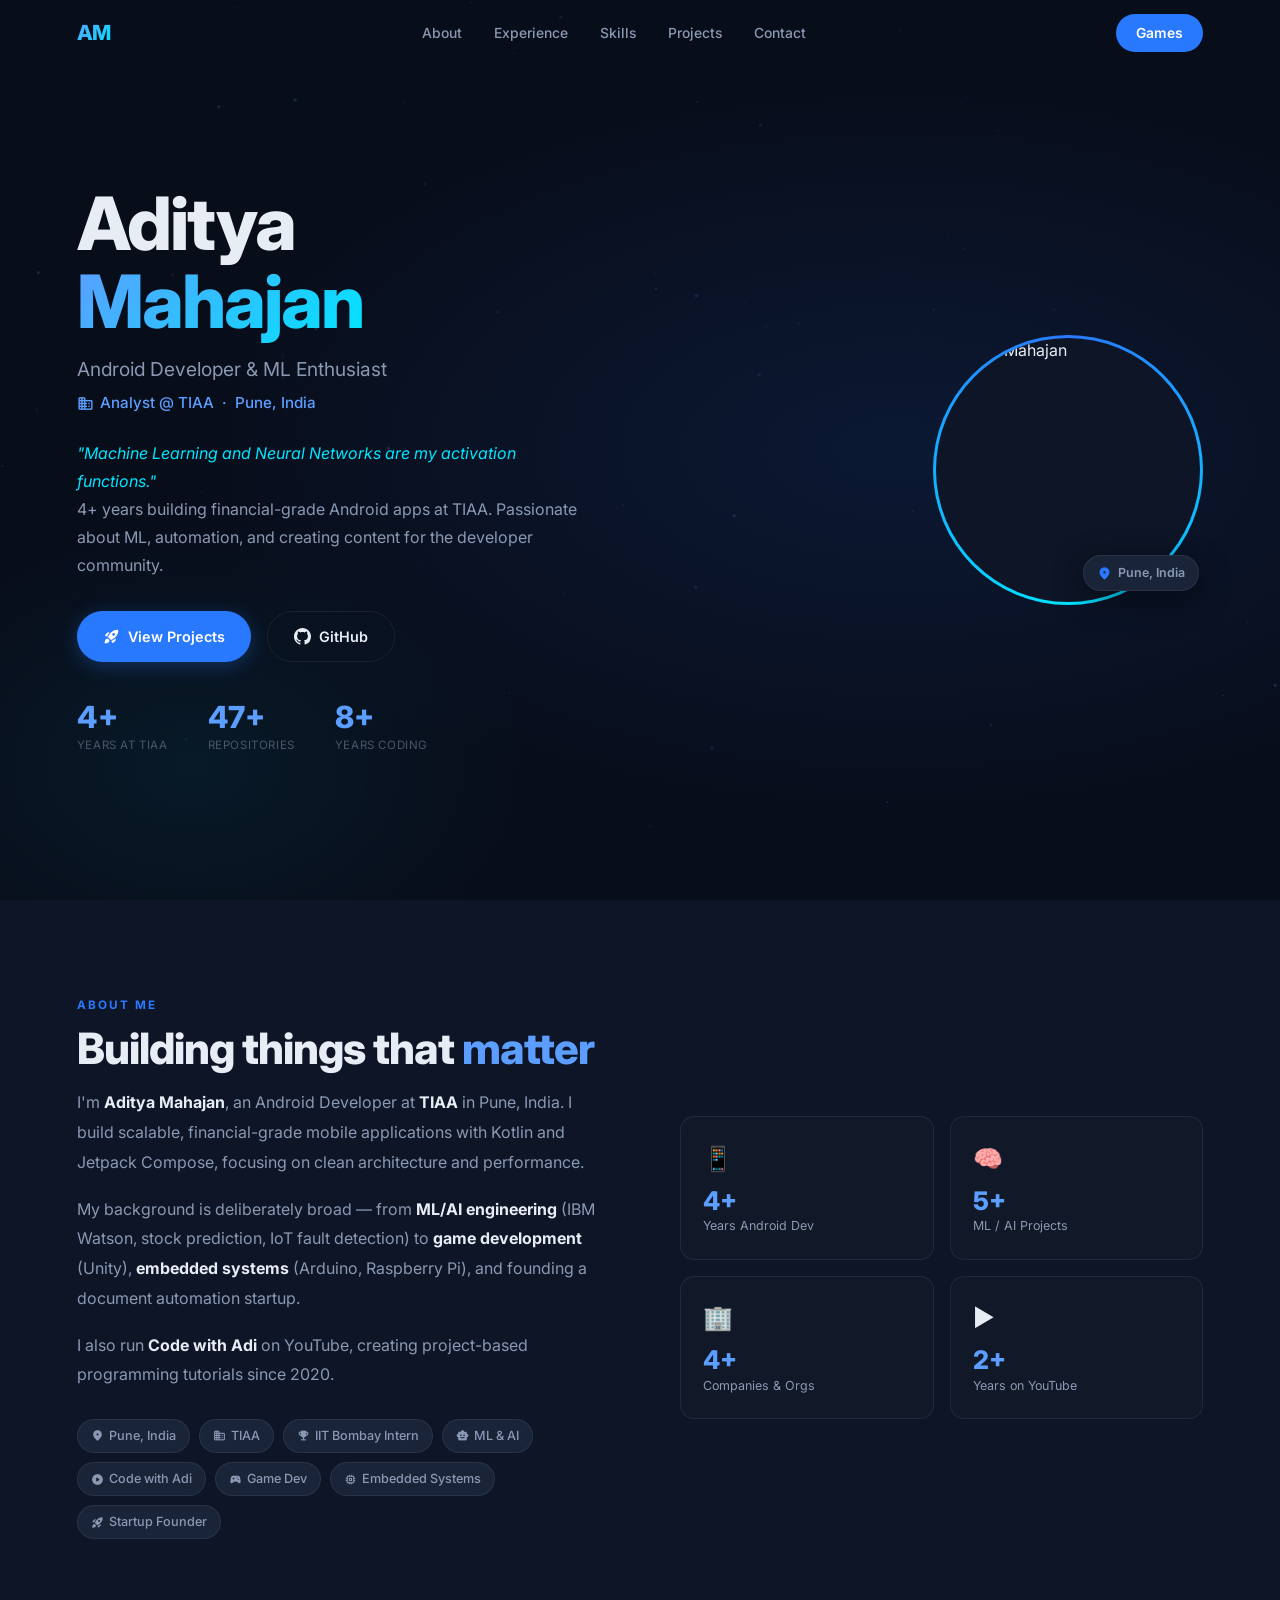
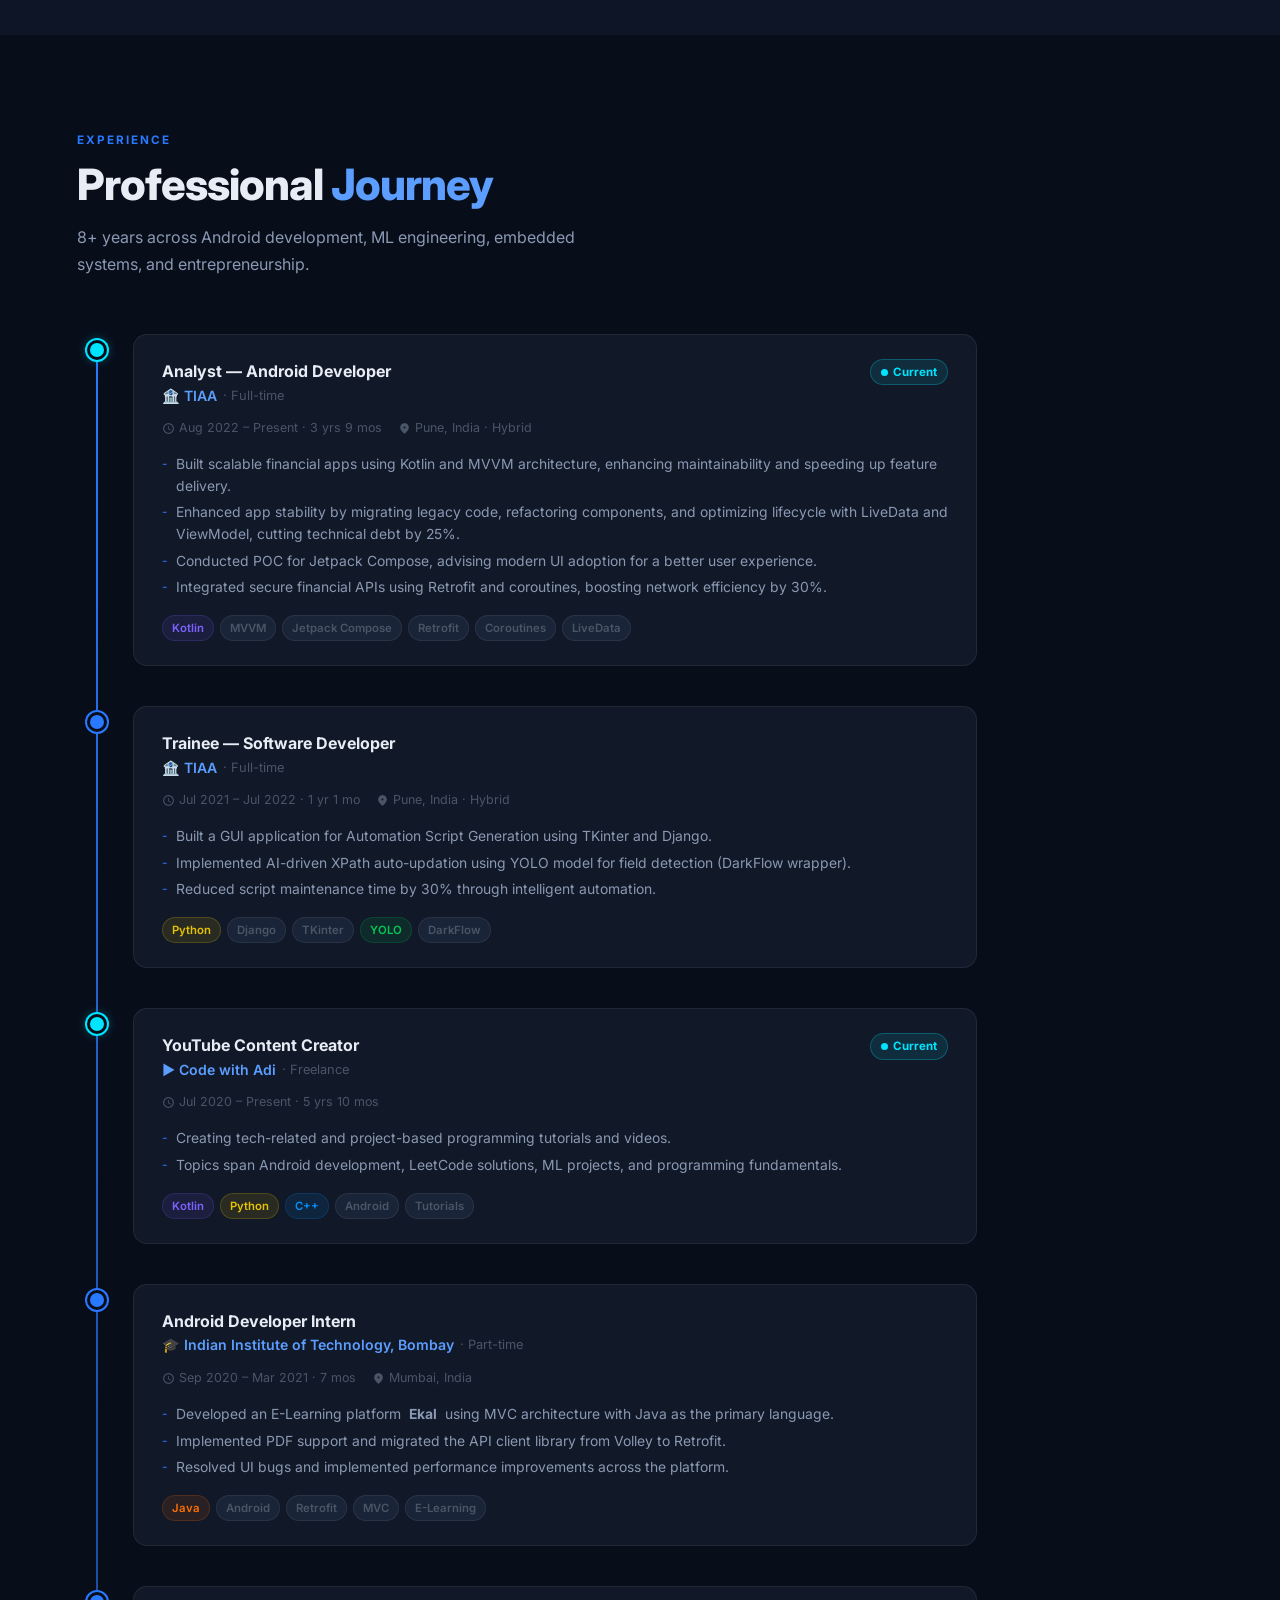
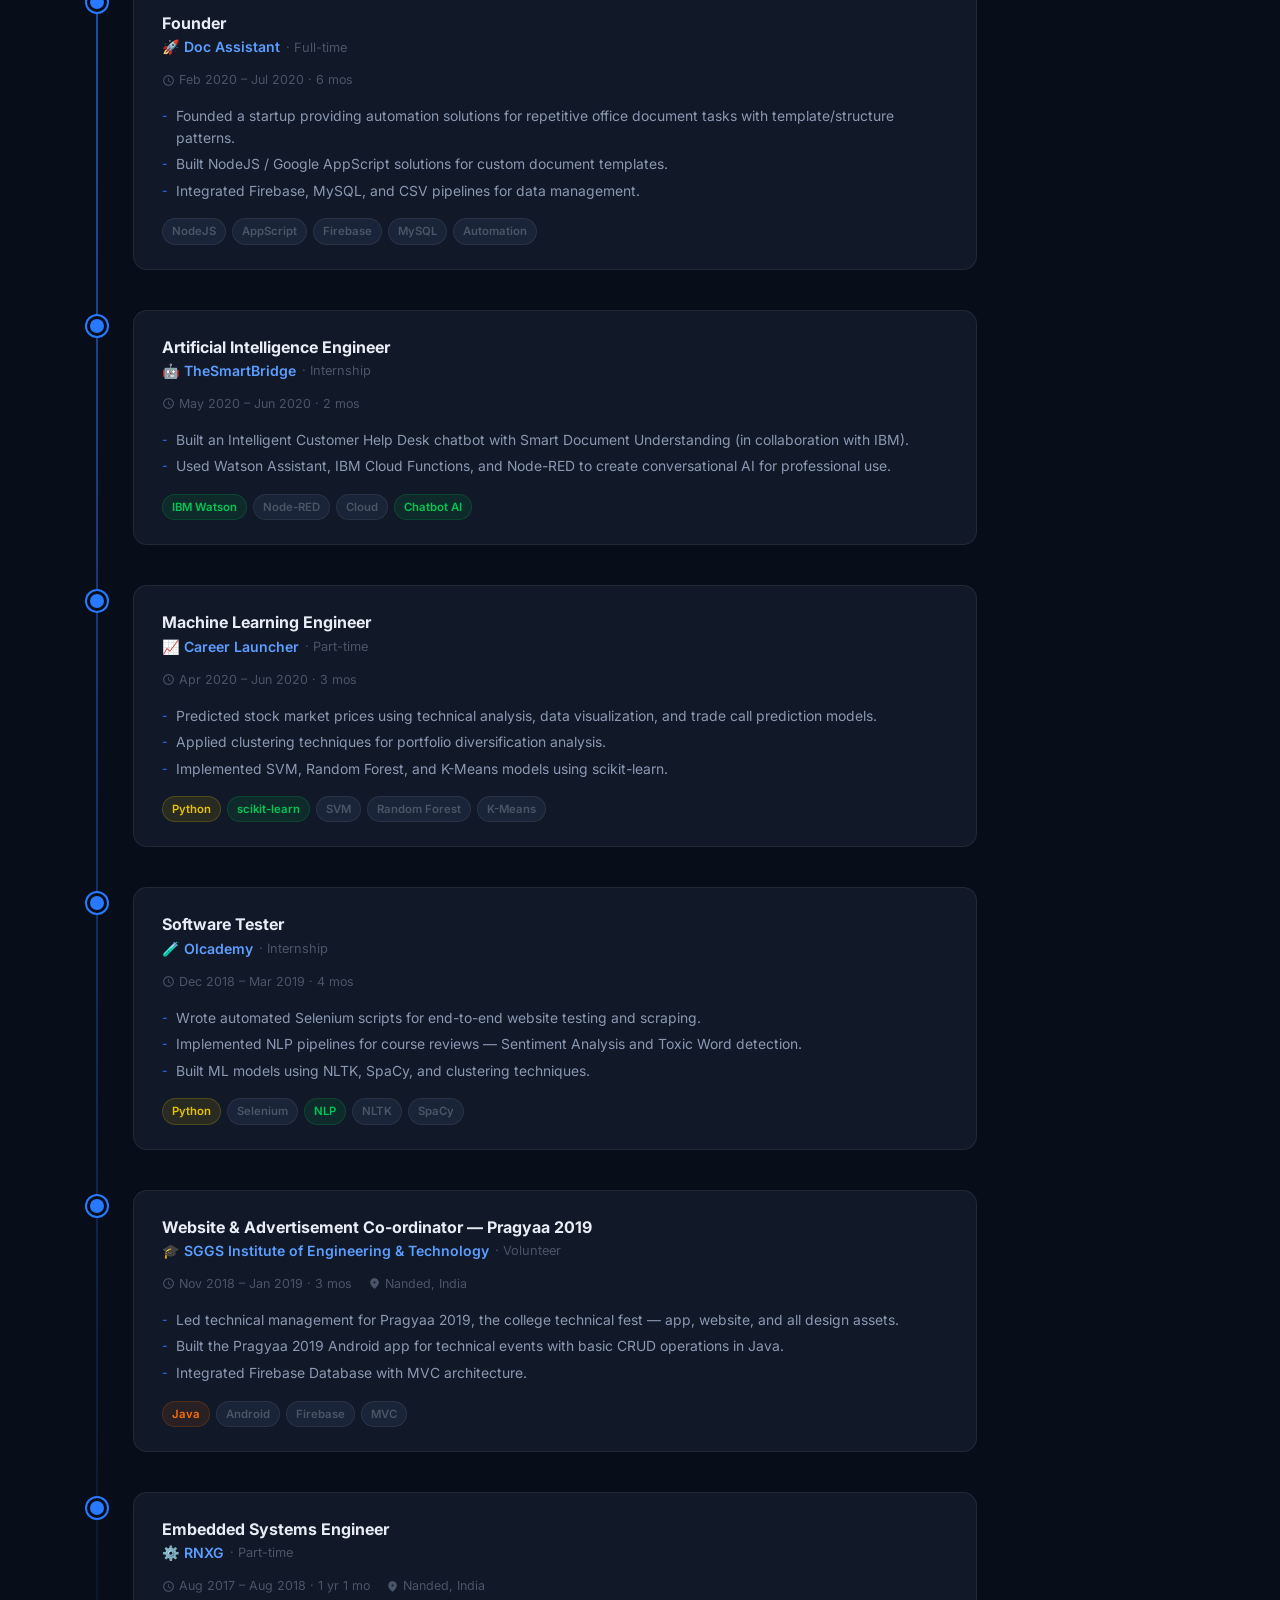
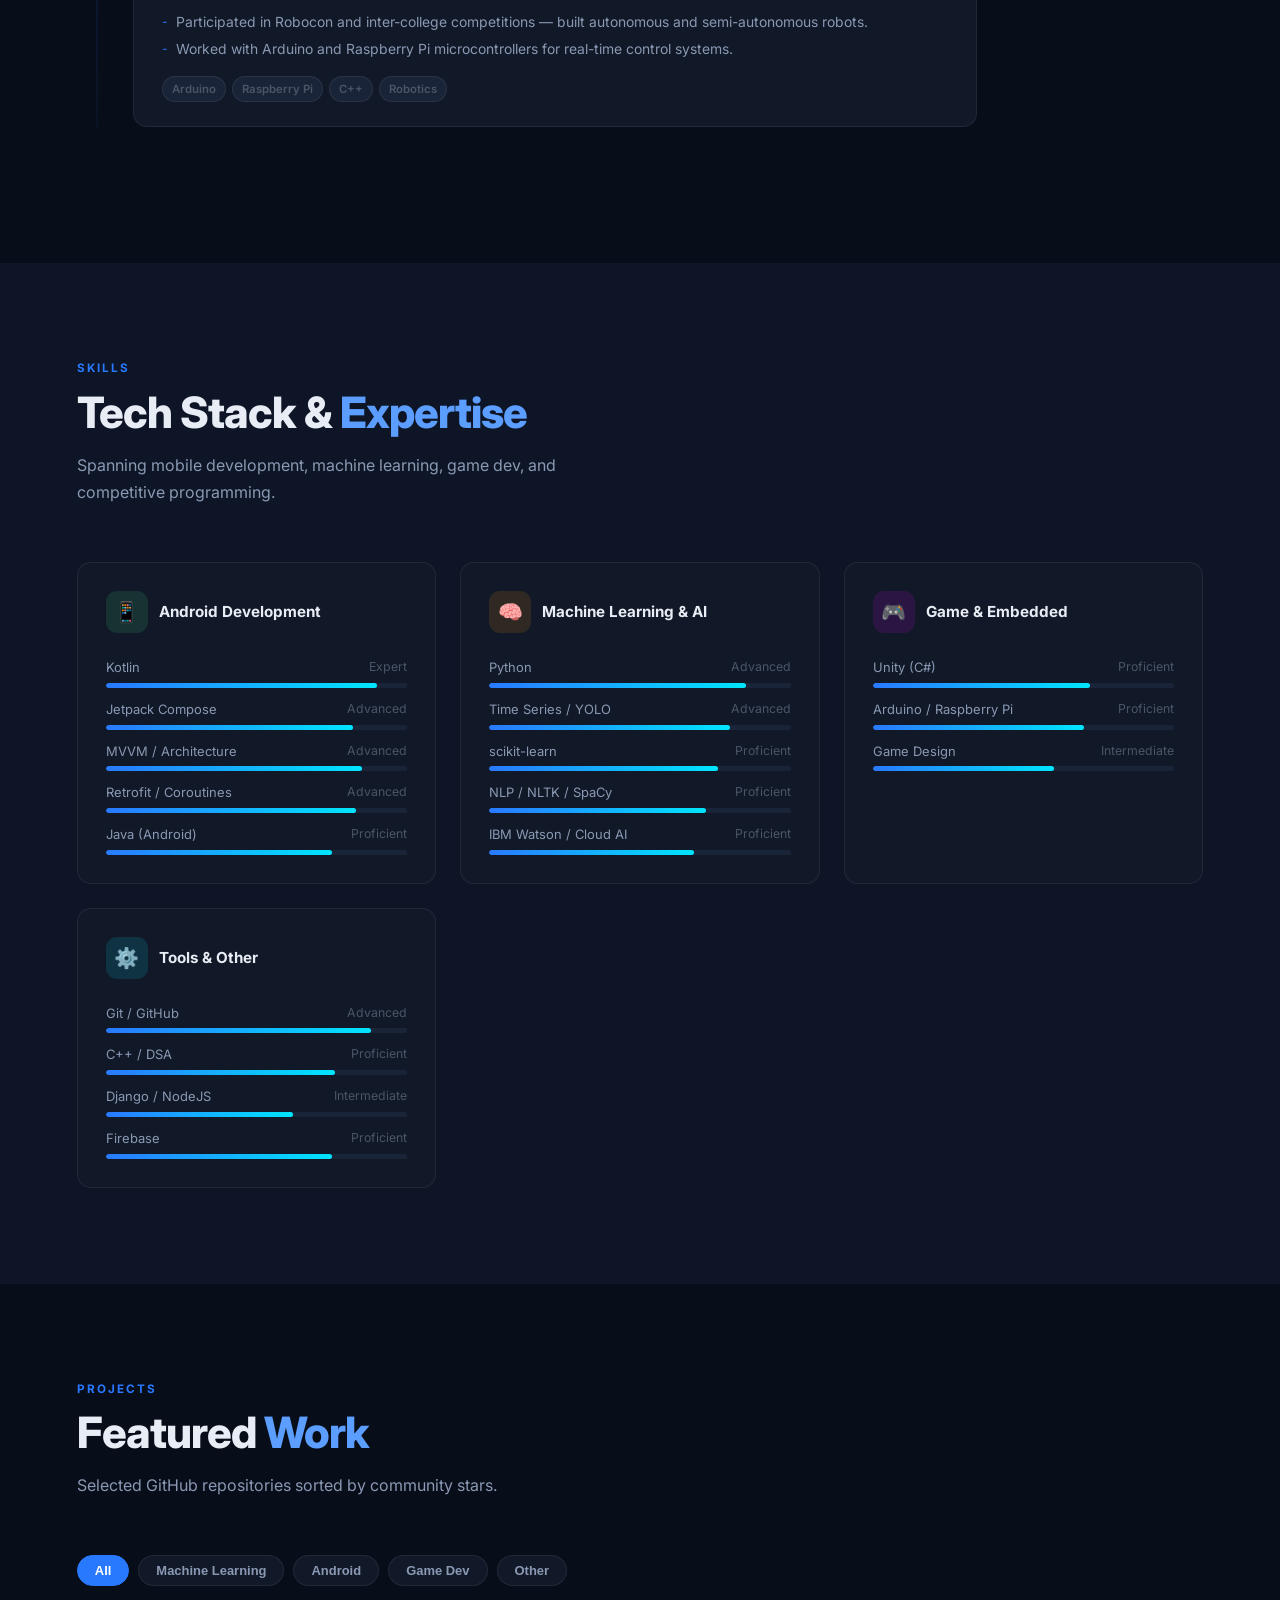
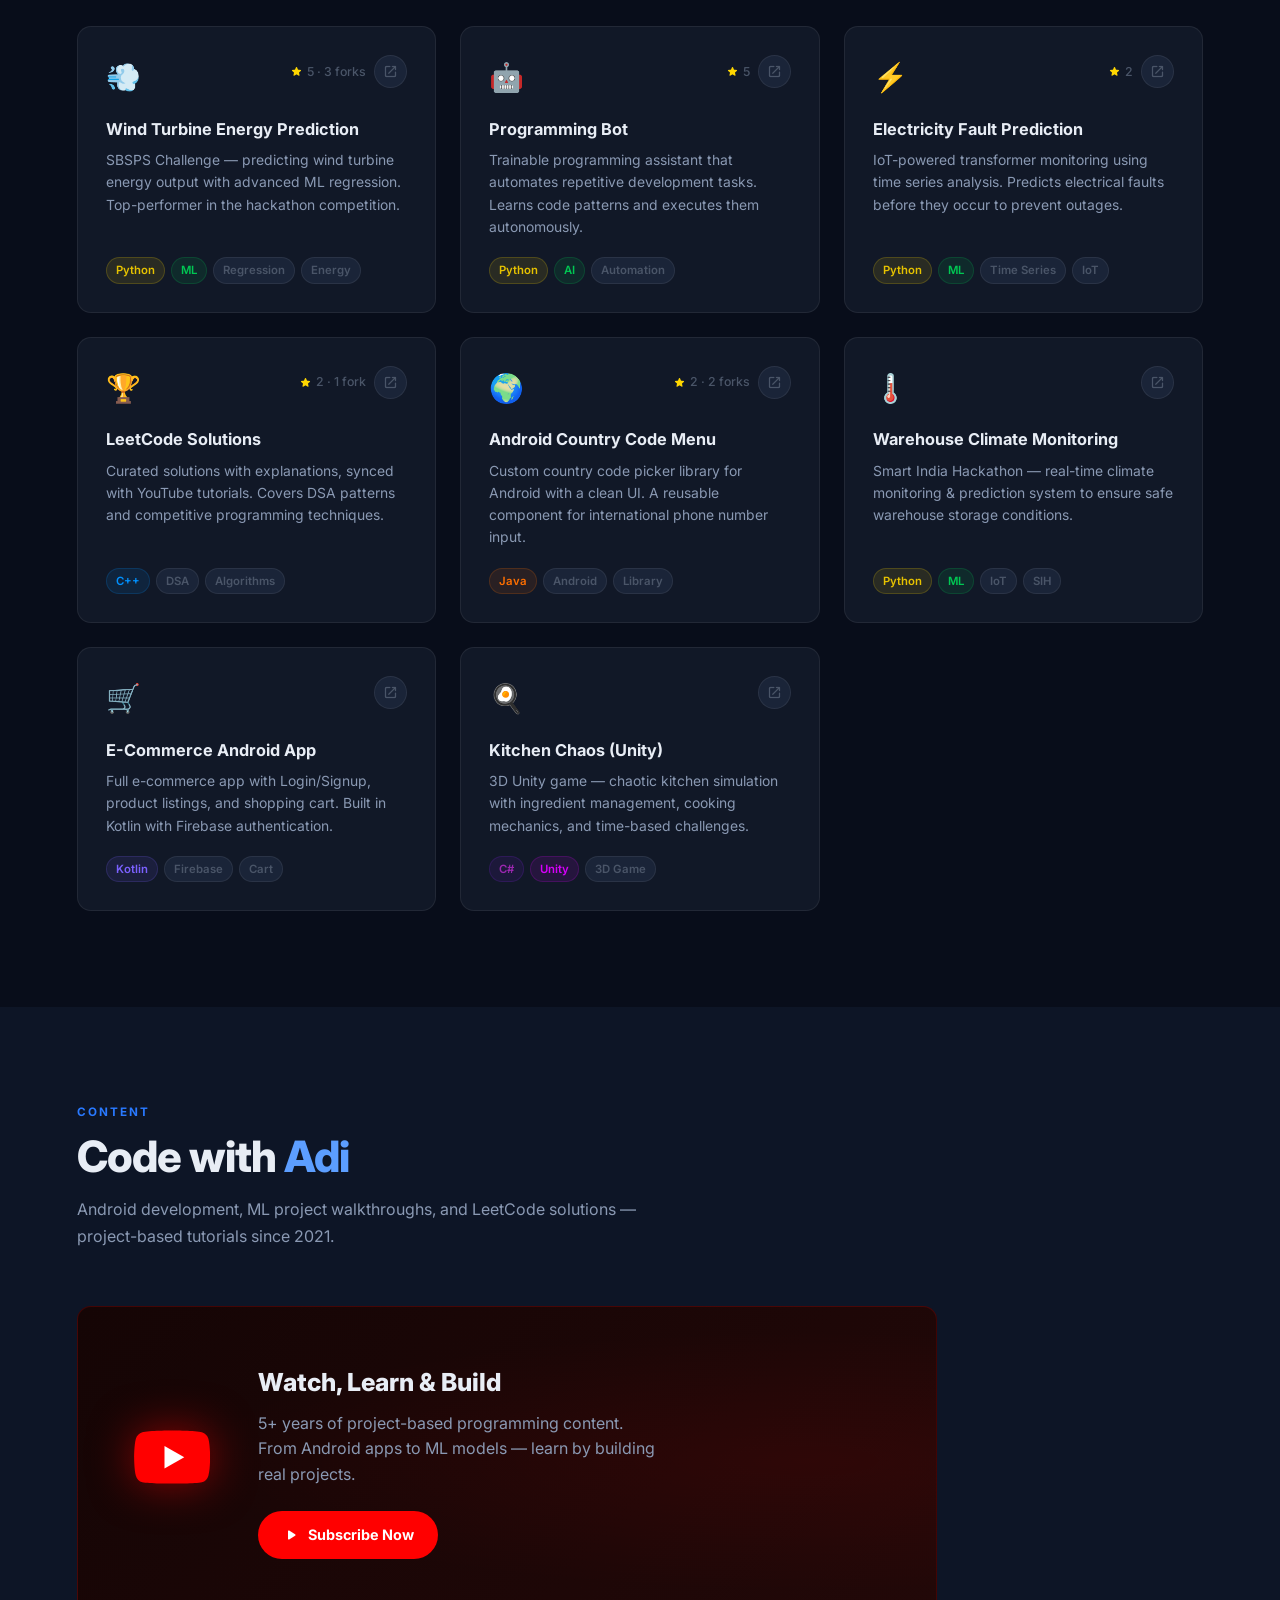
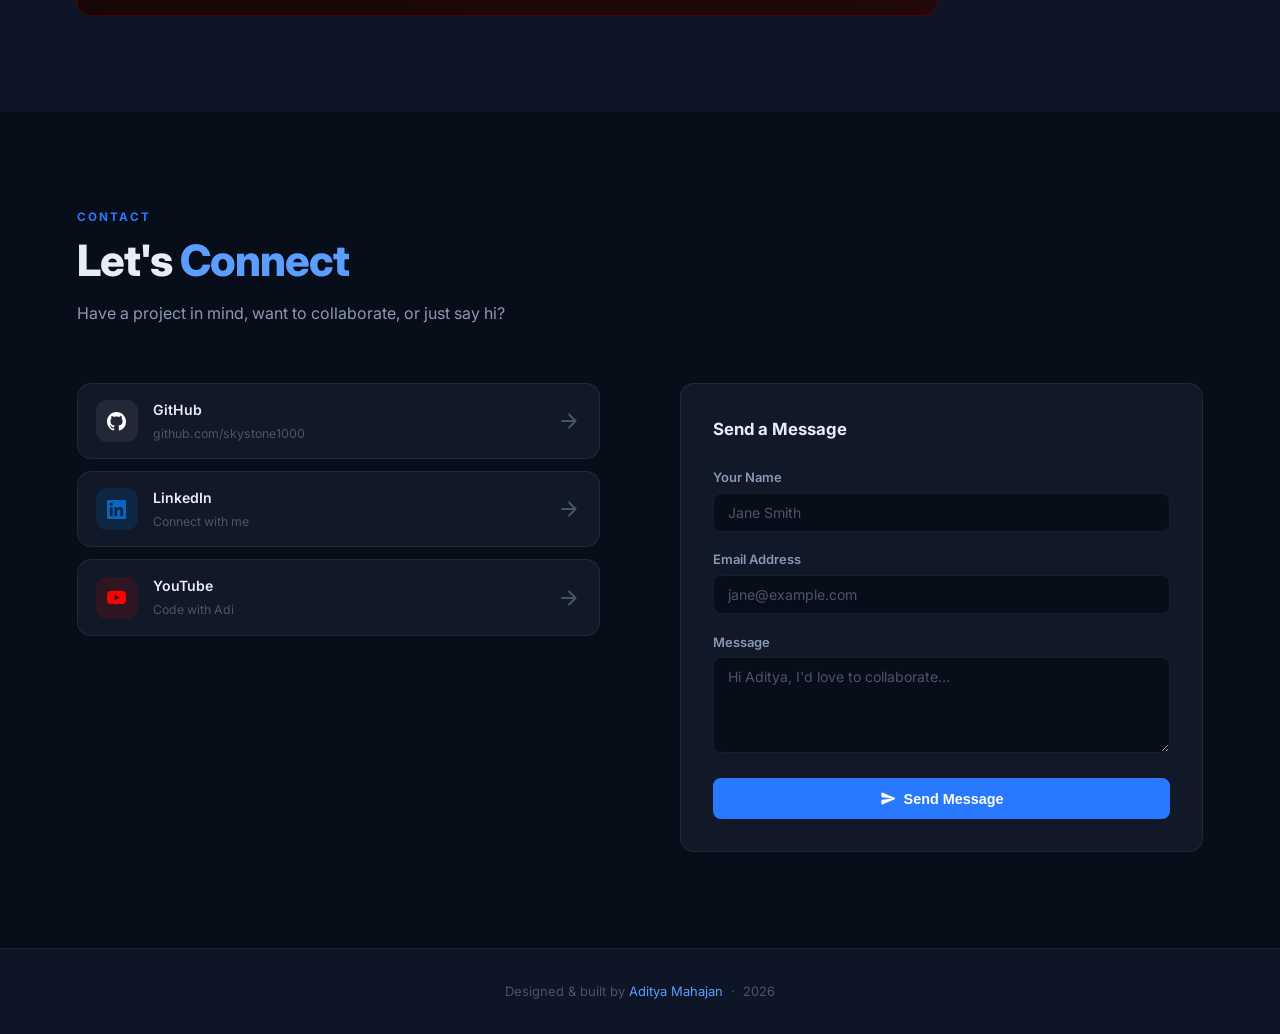
==== commit dc7ca9db: "BUG - Minor Bug fixes" ====
--- a/index.html
+++ b/index.html
@@ -101,7 +101,7 @@
 					<div class="chips">
 						<div class="chip"><span class="material-icons-round">location_on</span>Pune, India</div>
 						<div class="chip"><span class="material-icons-round">business</span>TIAA</div>
-						<div class="chip"><span class="material-icons-round">emoji_events</span>IIT Bombay Alum</div>
+						<div class="chip"><span class="material-icons-round">emoji_events</span>IIT Bombay Intern</div>
 						<div class="chip"><span class="material-icons-round">smart_toy</span>ML &amp; AI</div>
 						<div class="chip"><span class="material-icons-round">play_circle</span>Code with Adi</div>
 						<div class="chip"><span class="material-icons-round">sports_esports</span>Game Dev</div>
@@ -123,12 +123,12 @@
 						</div>
 						<div class="hl-card">
 							<div class="hl-icon">🏢</div>
-							<div class="hl-num">8+</div>
+							<div class="hl-num">4+</div>
 							<div class="hl-lbl">Companies &amp; Orgs</div>
 						</div>
 						<div class="hl-card">
 							<div class="hl-icon">▶️</div>
-							<div class="hl-num">5+</div>
+							<div class="hl-num">2+</div>
 							<div class="hl-lbl">Years on YouTube</div>
 						</div>
 					</div>
@@ -628,7 +628,7 @@
 						<div class="pc-icon">💨</div>
 						<div class="pc-meta">
 							<div class="pc-stars"><span class="material-icons-round">star</span>5 · 3 forks</div>
-							<a href="https://github.com/skystone1000/SBSPS-Challenge-1160" target="_blank"
+							<a href="https://github.com/skystone1000/SBSPS-Challenge-1160-Predicting-the-energy-output-of-wind-turbine-based-on-weather-condition" target="_blank"
 								rel="noopener" class="pc-link"><span class="material-icons-round">open_in_new</span></a>
 						</div>
 					</div>
@@ -722,6 +722,7 @@
 							class="tag">IoT</span><span class="tag">SIH</span></div>
 				</div>
 
+                <!--
 				<div class="pc rv d1" data-cat="android">
 					<div class="pc-top">
 						<div class="pc-icon">📰</div>
@@ -736,6 +737,7 @@
 					<div class="tags"><span class="tag tk">Kotlin</span><span class="tag">Compose</span><span
 							class="tag">MVVM</span></div>
 				</div>
+                -->
 
 				<div class="pc rv d2" data-cat="android">
 					<div class="pc-top">
@@ -752,6 +754,7 @@
 							class="tag">Cart</span></div>
 				</div>
 
+                <!--
 				<div class="pc rv d3" data-cat="android">
 					<div class="pc-top">
 						<div class="pc-icon">🎵</div>
@@ -766,6 +769,7 @@
 					<div class="tags"><span class="tag tj">Java</span><span class="tag">Media Player</span><span
 							class="tag">Android</span></div>
 				</div>
+                -->
 
 				<div class="pc rv d1" data-cat="game">
 					<div class="pc-top">
@@ -793,7 +797,7 @@
 				<div class="s-label">Content</div>
 				<h2 class="s-title">Code with <span>Adi</span></h2>
 				<p class="s-sub">Android development, ML project walkthroughs, and LeetCode solutions — project-based
-					tutorials since 2020.</p>
+					tutorials since 2021.</p>
 			</div>
 			<div class="yt-card rv">
 				<div class="yt-svg">
--- a/assets/css/main.css
+++ b/assets/css/main.css
@@ -1,4 +1,4 @@
-	/* â”€â”€ Variables â”€â”€â”€â”€â”€â”€â”€â”€â”€â”€â”€â”€â”€â”€â”€â”€â”€â”€â”€â”€â”€â”€â”€â”€â”€â”€â”€â”€â”€â”€â”€â”€â”€â”€â”€â”€â”€â”€â”€ */
+	/*  Variables  */
 	:root {
 		--primary: #2979FF;
 		--primary-light: #5C9EFF;
@@ -19,7 +19,7 @@
 		--ease: 0.3s cubic-bezier(0.4, 0, 0.2, 1);
 	}
 
-	/* â”€â”€ Reset â”€â”€â”€â”€â”€â”€â”€â”€â”€â”€â”€â”€â”€â”€â”€â”€â”€â”€â”€â”€â”€â”€â”€â”€â”€â”€â”€â”€â”€â”€â”€â”€â”€â”€â”€â”€â”€â”€â”€â”€â”€â”€â”€ */
+	/*  Reset */
 	*,
 	*::before,
 	*::after {
@@ -67,7 +67,7 @@
 		border-radius: 3px;
 	}
 
-	/* â”€â”€ Layout â”€â”€â”€â”€â”€â”€â”€â”€â”€â”€â”€â”€â”€â”€â”€â”€â”€â”€â”€â”€â”€â”€â”€â”€â”€â”€â”€â”€â”€â”€â”€â”€â”€â”€â”€â”€â”€â”€â”€â”€â”€â”€ */
+	/*  Layout */
 	section {
 		padding: 96px 6vw;
 	}
@@ -109,7 +109,7 @@
 		margin-bottom: 3.5rem;
 	}
 
-	/* â”€â”€ Shared buttons â”€â”€â”€â”€â”€â”€â”€â”€â”€â”€â”€â”€â”€â”€â”€â”€â”€â”€â”€â”€â”€â”€â”€â”€â”€â”€â”€â”€â”€â”€â”€â”€â”€â”€ */
+	/*  Shared buttons  */
 	.btn {
 		display: inline-flex;
 		align-items: center;
@@ -147,7 +147,7 @@
 		background: rgba(41, 121, 255, 0.06);
 	}
 
-	/* â”€â”€ Scroll reveal â”€â”€â”€â”€â”€â”€â”€â”€â”€â”€â”€â”€â”€â”€â”€â”€â”€â”€â”€â”€â”€â”€â”€â”€â”€â”€â”€â”€â”€â”€â”€â”€â”€â”€â”€ */
+	/*  Scroll reveal  */
 	.rv {
 		opacity: 0;
 		transform: translateY(28px);
@@ -175,7 +175,7 @@
 		transition-delay: 0.4s;
 	}
 
-	/* â”€â”€ Nav â”€â”€â”€â”€â”€â”€â”€â”€â”€â”€â”€â”€â”€â”€â”€â”€â”€â”€â”€â”€â”€â”€â”€â”€â”€â”€â”€â”€â”€â”€â”€â”€â”€â”€â”€â”€â”€â”€â”€â”€â”€â”€â”€â”€â”€ */
+	/*  Nav */
 	nav {
 		position: fixed;
 		top: 0;
@@ -306,7 +306,7 @@
 		font-size: 30px;
 	}
 
-	/* â”€â”€ Hero â”€â”€â”€â”€â”€â”€â”€â”€â”€â”€â”€â”€â”€â”€â”€â”€â”€â”€â”€â”€â”€â”€â”€â”€â”€â”€â”€â”€â”€â”€â”€â”€â”€â”€â”€â”€â”€â”€â”€â”€â”€â”€â”€â”€ */
+	/*  Hero */
 	#hero {
 		min-height: 100vh;
 		display: flex;
@@ -491,7 +491,7 @@
 		color: var(--primary);
 	}
 
-	/* â”€â”€ About â”€â”€â”€â”€â”€â”€â”€â”€â”€â”€â”€â”€â”€â”€â”€â”€â”€â”€â”€â”€â”€â”€â”€â”€â”€â”€â”€â”€â”€â”€â”€â”€â”€â”€â”€â”€â”€â”€â”€â”€â”€â”€â”€ */
+	/*  About */
 	#about {
 		background: var(--bg2);
 	}
@@ -581,7 +581,7 @@
 		margin-top: 3px;
 	}
 
-	/* â”€â”€ Experience â”€â”€â”€â”€â”€â”€â”€â”€â”€â”€â”€â”€â”€â”€â”€â”€â”€â”€â”€â”€â”€â”€â”€â”€â”€â”€â”€â”€â”€â”€â”€â”€â”€â”€â”€â”€â”€â”€ */
+	/*  Experience  */
 	#experience {
 		background: var(--bg);
 	}
@@ -723,7 +723,7 @@
 	}
 
 	.exp-points li::before {
-		content: 'â–¸';
+		content: '-';
 		color: var(--primary);
 		flex-shrink: 0;
 		margin-top: 1px;
@@ -737,7 +737,7 @@
 		margin-top: 1rem;
 	}
 
-	/* â”€â”€ Skills â”€â”€â”€â”€â”€â”€â”€â”€â”€â”€â”€â”€â”€â”€â”€â”€â”€â”€â”€â”€â”€â”€â”€â”€â”€â”€â”€â”€â”€â”€â”€â”€â”€â”€â”€â”€â”€â”€â”€â”€â”€â”€ */
+	/*  Skills */
 	#skills {
 		background: var(--bg2);
 	}
@@ -837,7 +837,7 @@
 		transition: width 1.2s cubic-bezier(0.4, 0, 0.2, 1);
 	}
 
-	/* â”€â”€ Projects â”€â”€â”€â”€â”€â”€â”€â”€â”€â”€â”€â”€â”€â”€â”€â”€â”€â”€â”€â”€â”€â”€â”€â”€â”€â”€â”€â”€â”€â”€â”€â”€â”€â”€â”€â”€â”€â”€â”€â”€ */
+	/*  Projects  */
 	#projects {
 		background: var(--bg);
 	}
@@ -1034,7 +1034,7 @@
 		border-color: rgba(0, 145, 255, 0.18);
 	}
 
-	/* â”€â”€ YouTube â”€â”€â”€â”€â”€â”€â”€â”€â”€â”€â”€â”€â”€â”€â”€â”€â”€â”€â”€â”€â”€â”€â”€â”€â”€â”€â”€â”€â”€â”€â”€â”€â”€â”€â”€â”€â”€â”€â”€â”€â”€ */
+	/*  YouTube */
 	#youtube {
 		background: var(--bg2);
 	}
@@ -1111,7 +1111,7 @@
 		font-size: 18px;
 	}
 
-	/* â”€â”€ Contact â”€â”€â”€â”€â”€â”€â”€â”€â”€â”€â”€â”€â”€â”€â”€â”€â”€â”€â”€â”€â”€â”€â”€â”€â”€â”€â”€â”€â”€â”€â”€â”€â”€â”€â”€â”€â”€â”€â”€â”€â”€ */
+	/*  Contact */
 	#contact {
 		background: var(--bg);
 	}
@@ -1277,7 +1277,7 @@
 		font-size: 17px;
 	}
 
-	/* â”€â”€ Footer â”€â”€â”€â”€â”€â”€â”€â”€â”€â”€â”€â”€â”€â”€â”€â”€â”€â”€â”€â”€â”€â”€â”€â”€â”€â”€â”€â”€â”€â”€â”€â”€â”€â”€â”€â”€â”€â”€â”€â”€â”€â”€ */
+	/*  Footer */
 	footer {
 		background: var(--bg2);
 		border-top: 1px solid var(--border);
@@ -1291,7 +1291,7 @@
 		color: var(--primary-light);
 	}
 
-	/* â”€â”€ Scroll-top â”€â”€â”€â”€â”€â”€â”€â”€â”€â”€â”€â”€â”€â”€â”€â”€â”€â”€â”€â”€â”€â”€â”€â”€â”€â”€â”€â”€â”€â”€â”€â”€â”€â”€â”€â”€â”€â”€ */
+	/*  Scroll-top  */
 	.stbtn {
 		position: fixed;
 		bottom: 26px;
@@ -1322,7 +1322,7 @@
 		transform: translateY(-3px);
 	}
 
-	/* â”€â”€ Keyframes â”€â”€â”€â”€â”€â”€â”€â”€â”€â”€â”€â”€â”€â”€â”€â”€â”€â”€â”€â”€â”€â”€â”€â”€â”€â”€â”€â”€â”€â”€â”€â”€â”€â”€â”€â”€â”€â”€â”€ */
+	/*  Keyframes  */
 	@keyframes up {
 		from {
 			opacity: 0;
@@ -1365,7 +1365,7 @@
 		}
 	}
 
-	/* â”€â”€ Responsive â”€â”€â”€â”€â”€â”€â”€â”€â”€â”€â”€â”€â”€â”€â”€â”€â”€â”€â”€â”€â”€â”€â”€â”€â”€â”€â”€â”€â”€â”€â”€â”€â”€â”€â”€â”€â”€â”€ */
+	/*  Responsive  */
 	@media (max-width: 900px) {
 
 		.hero-inner,
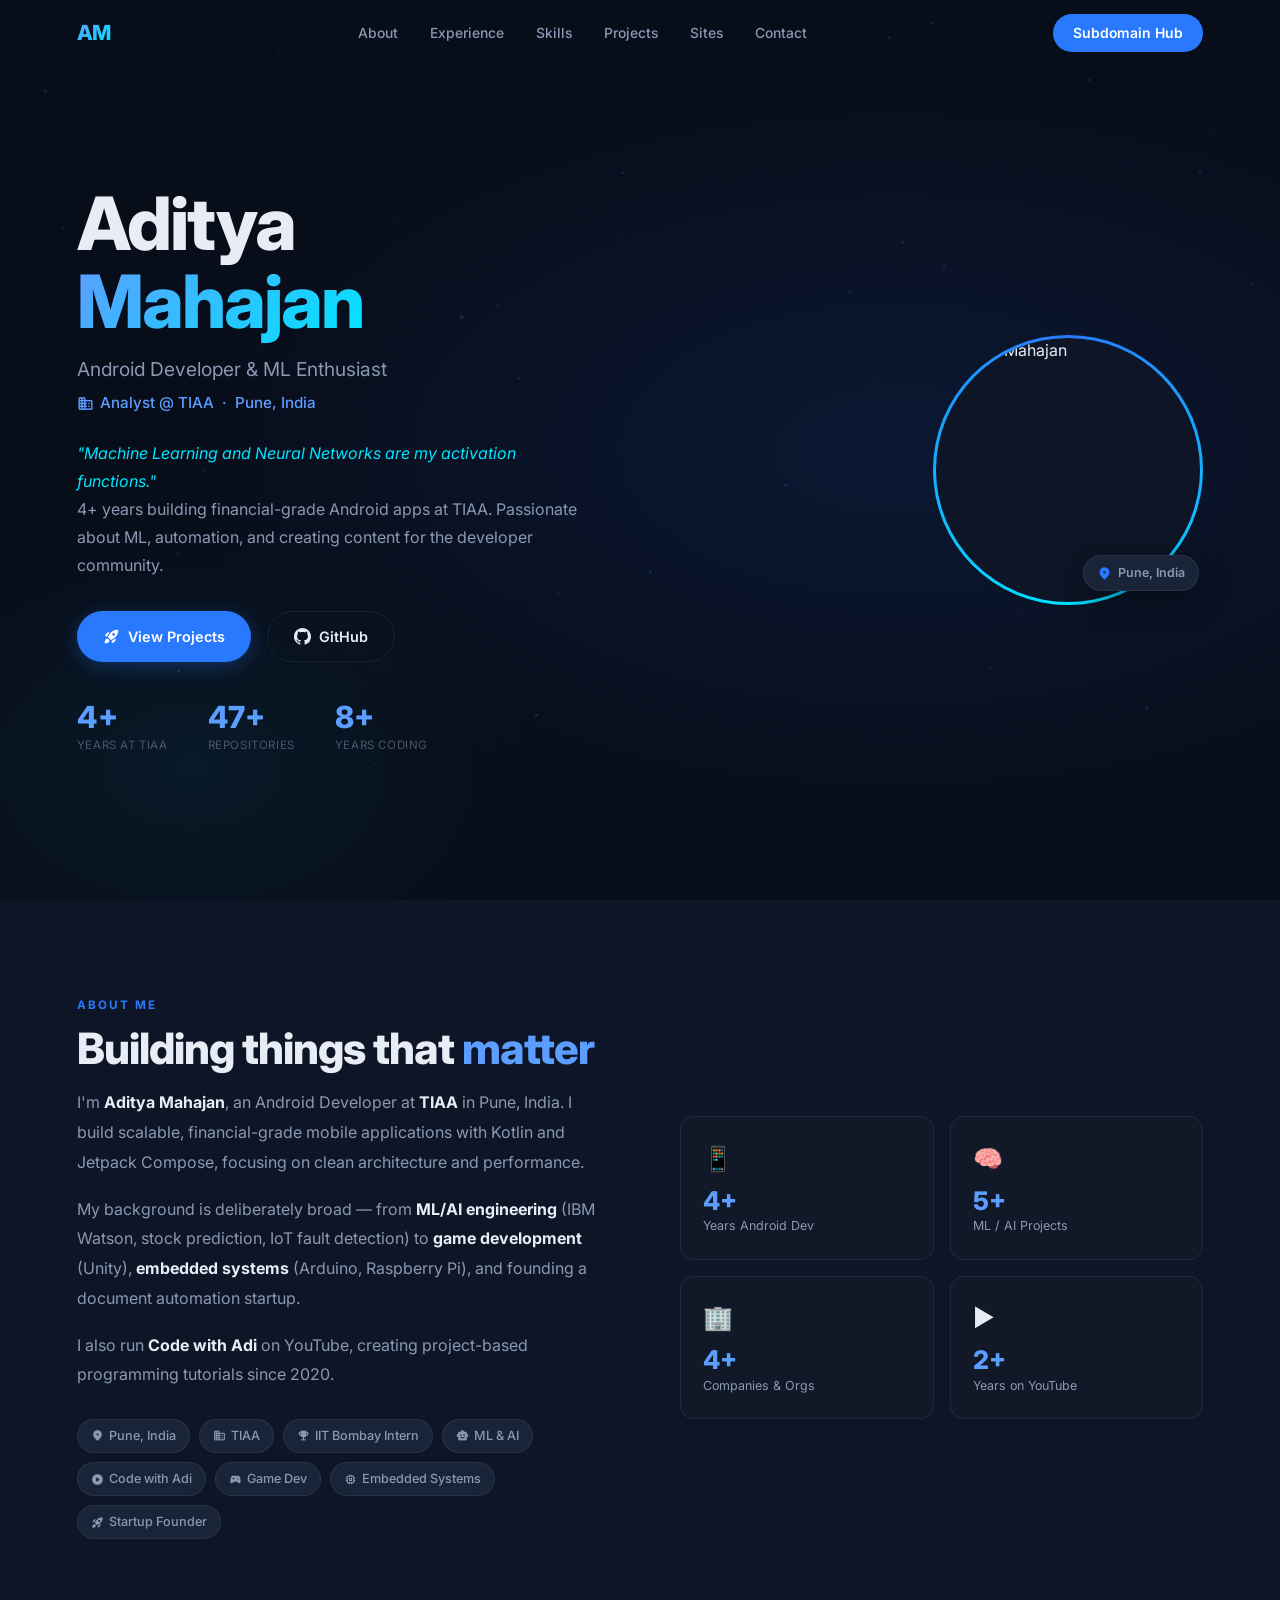
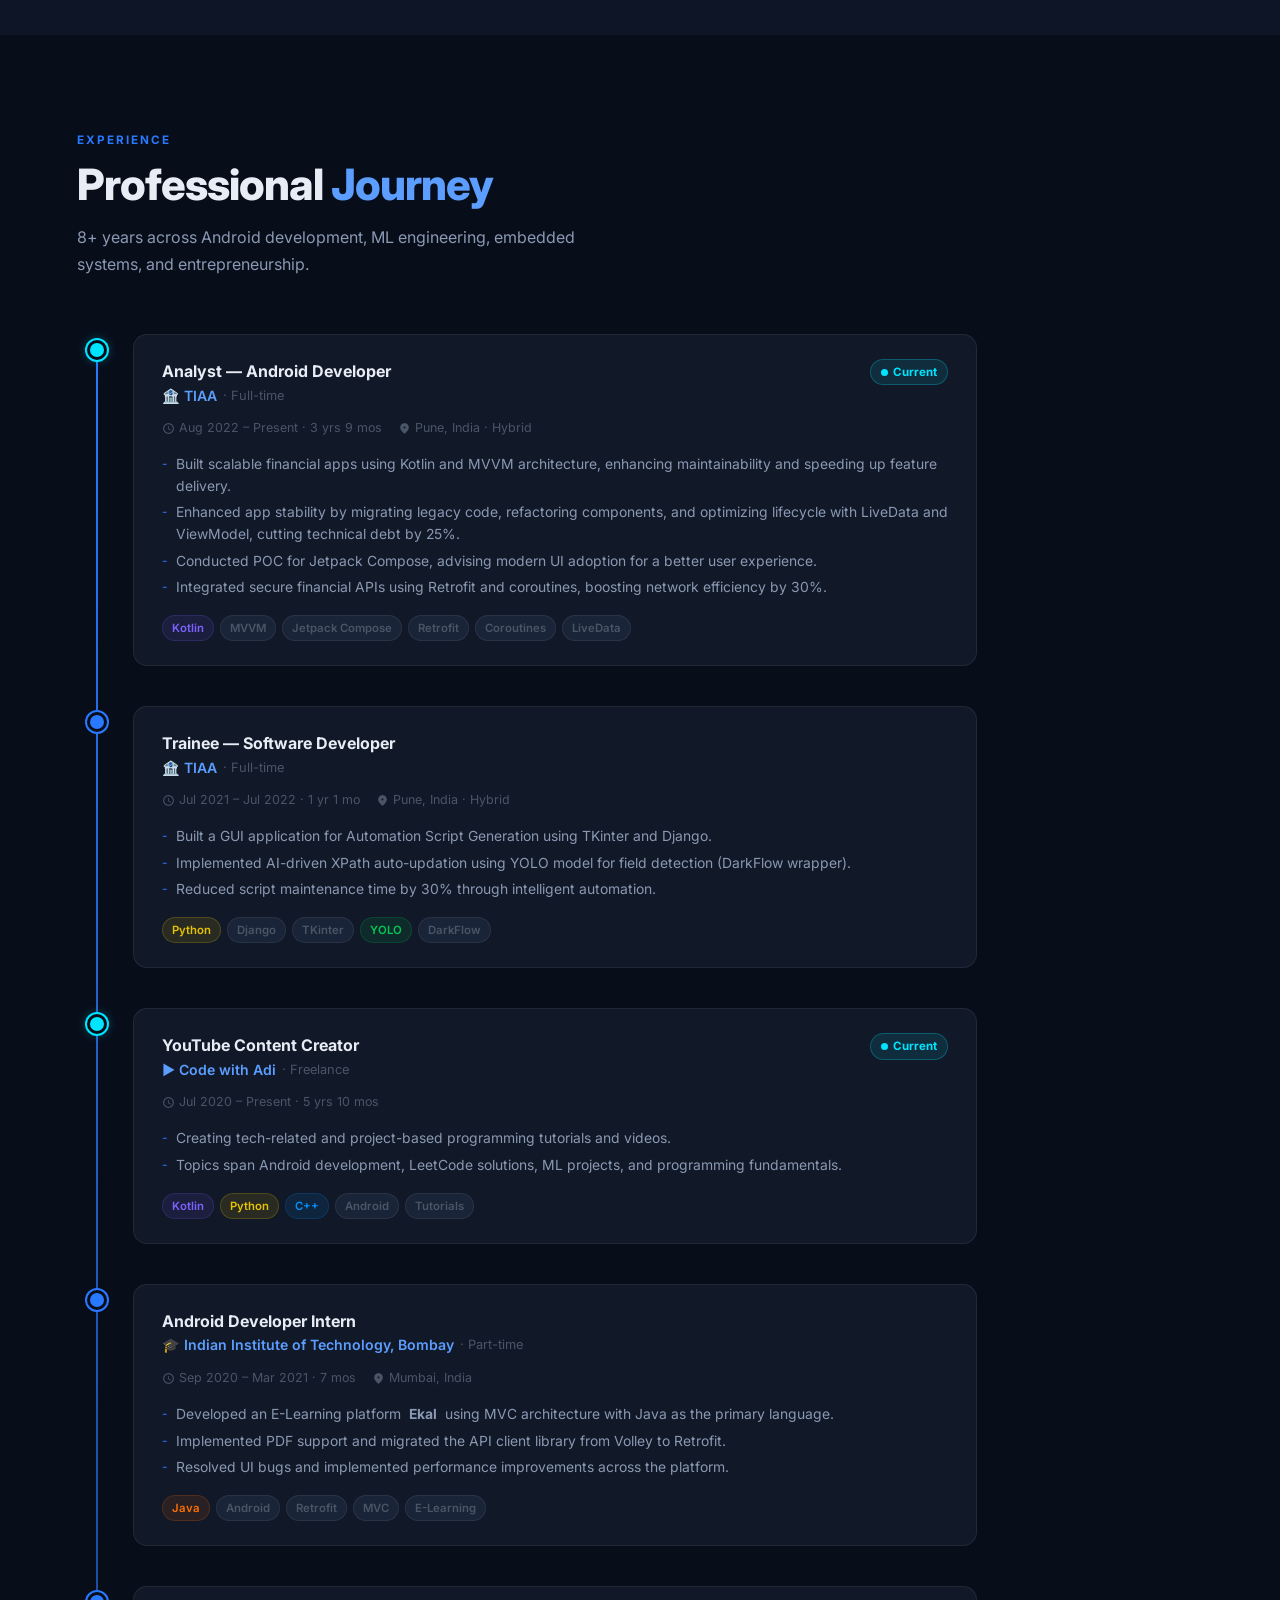
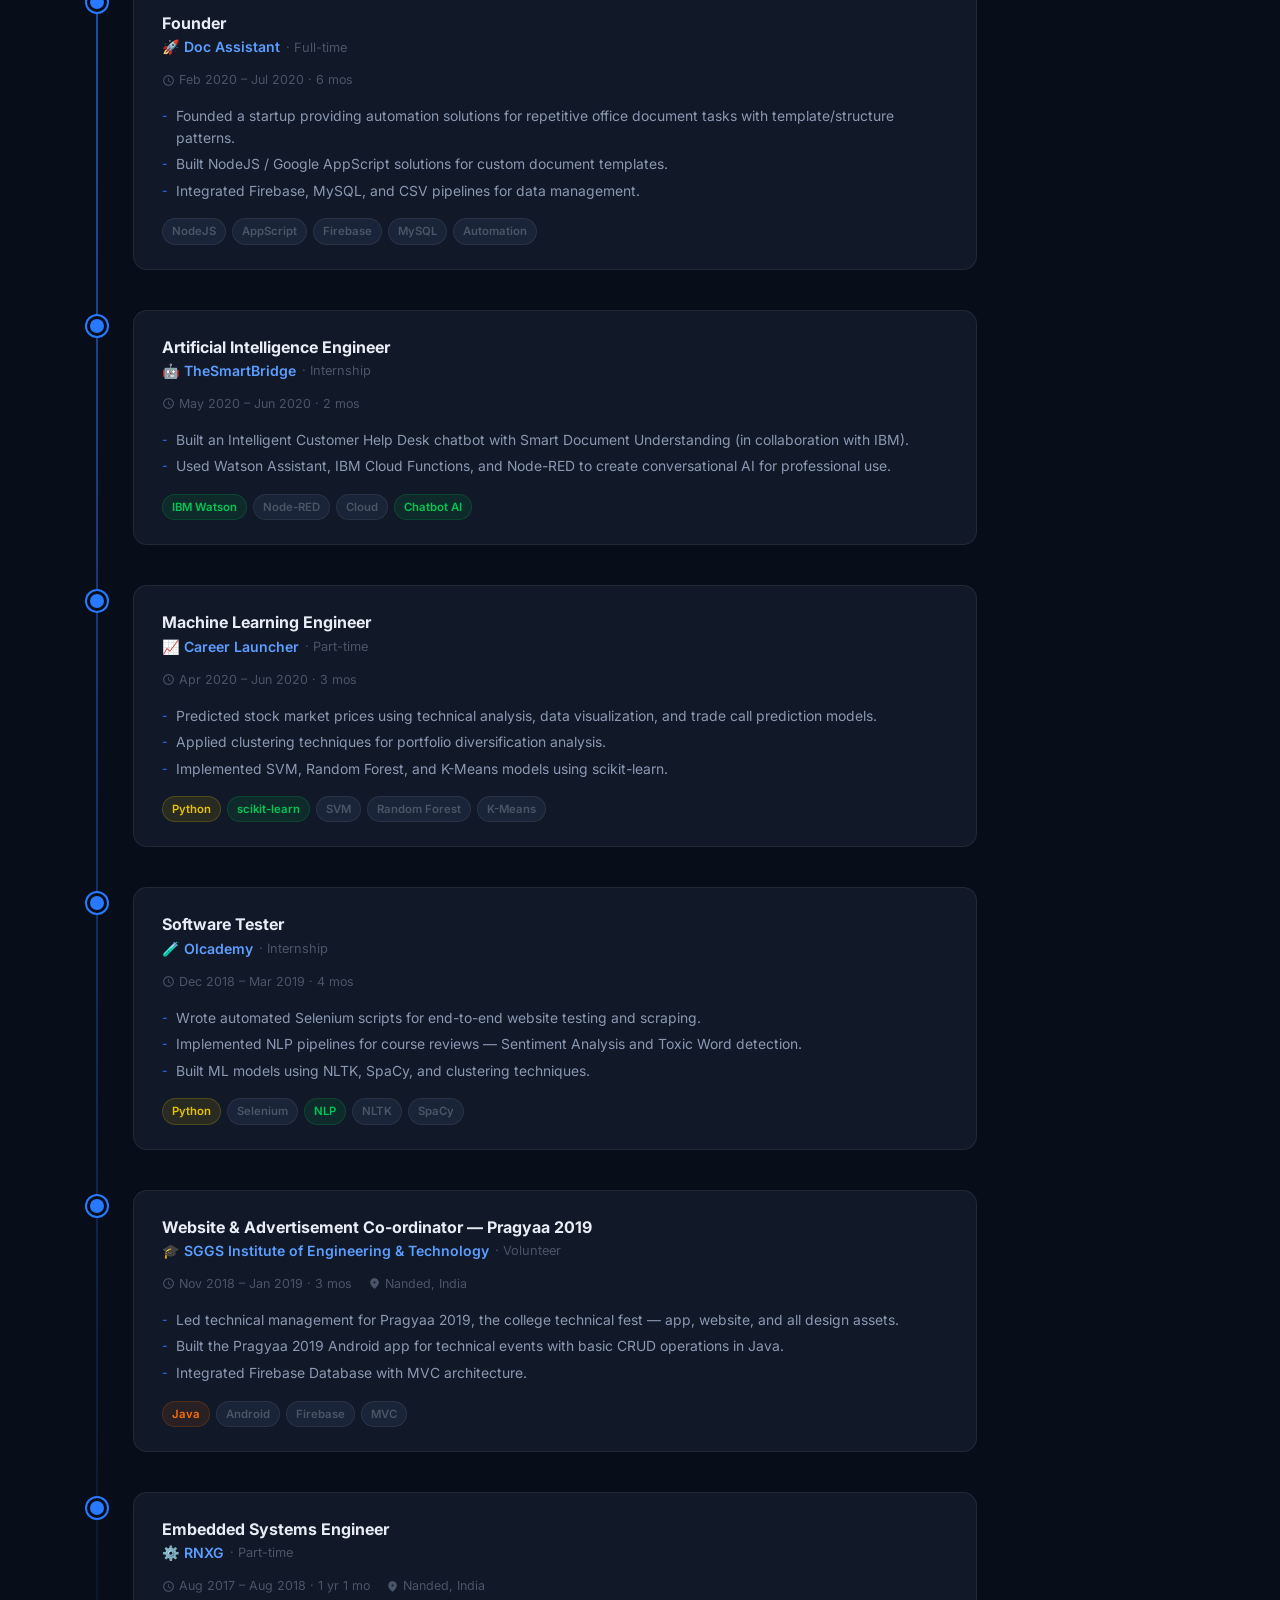
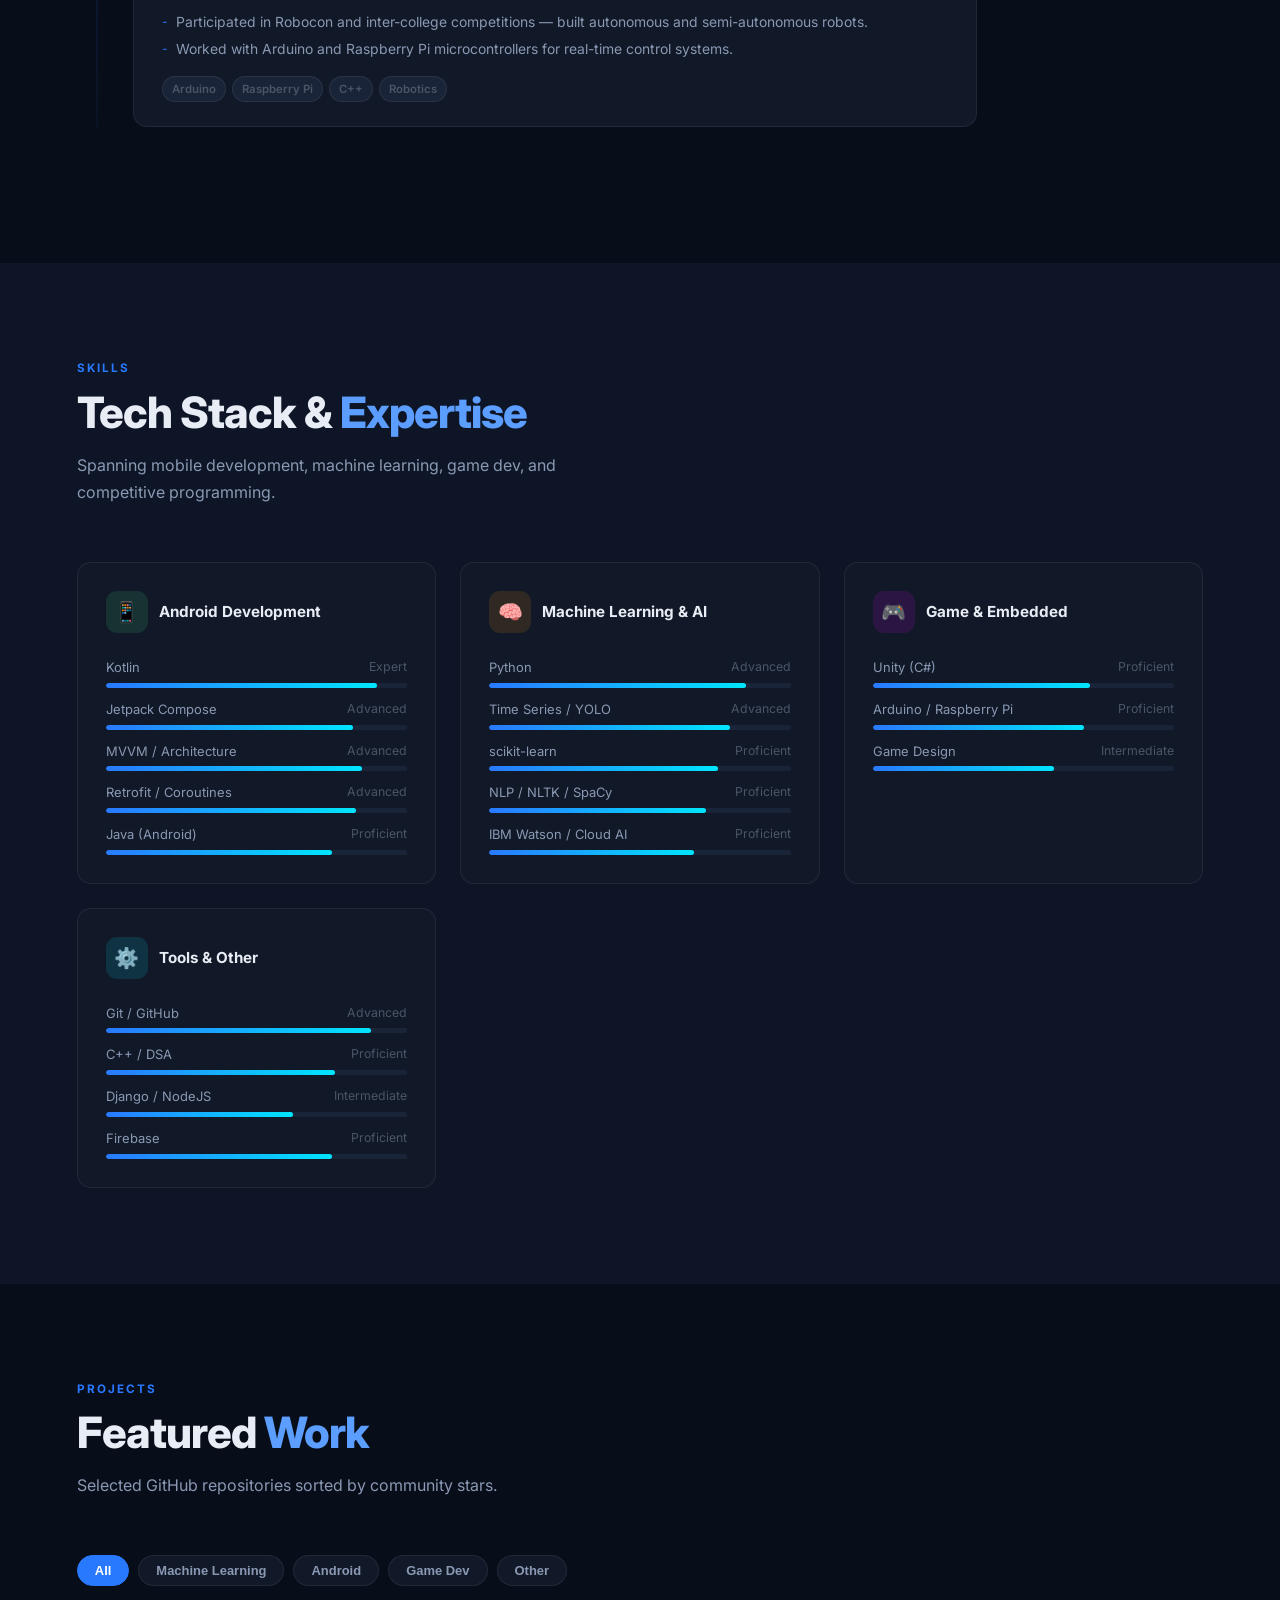
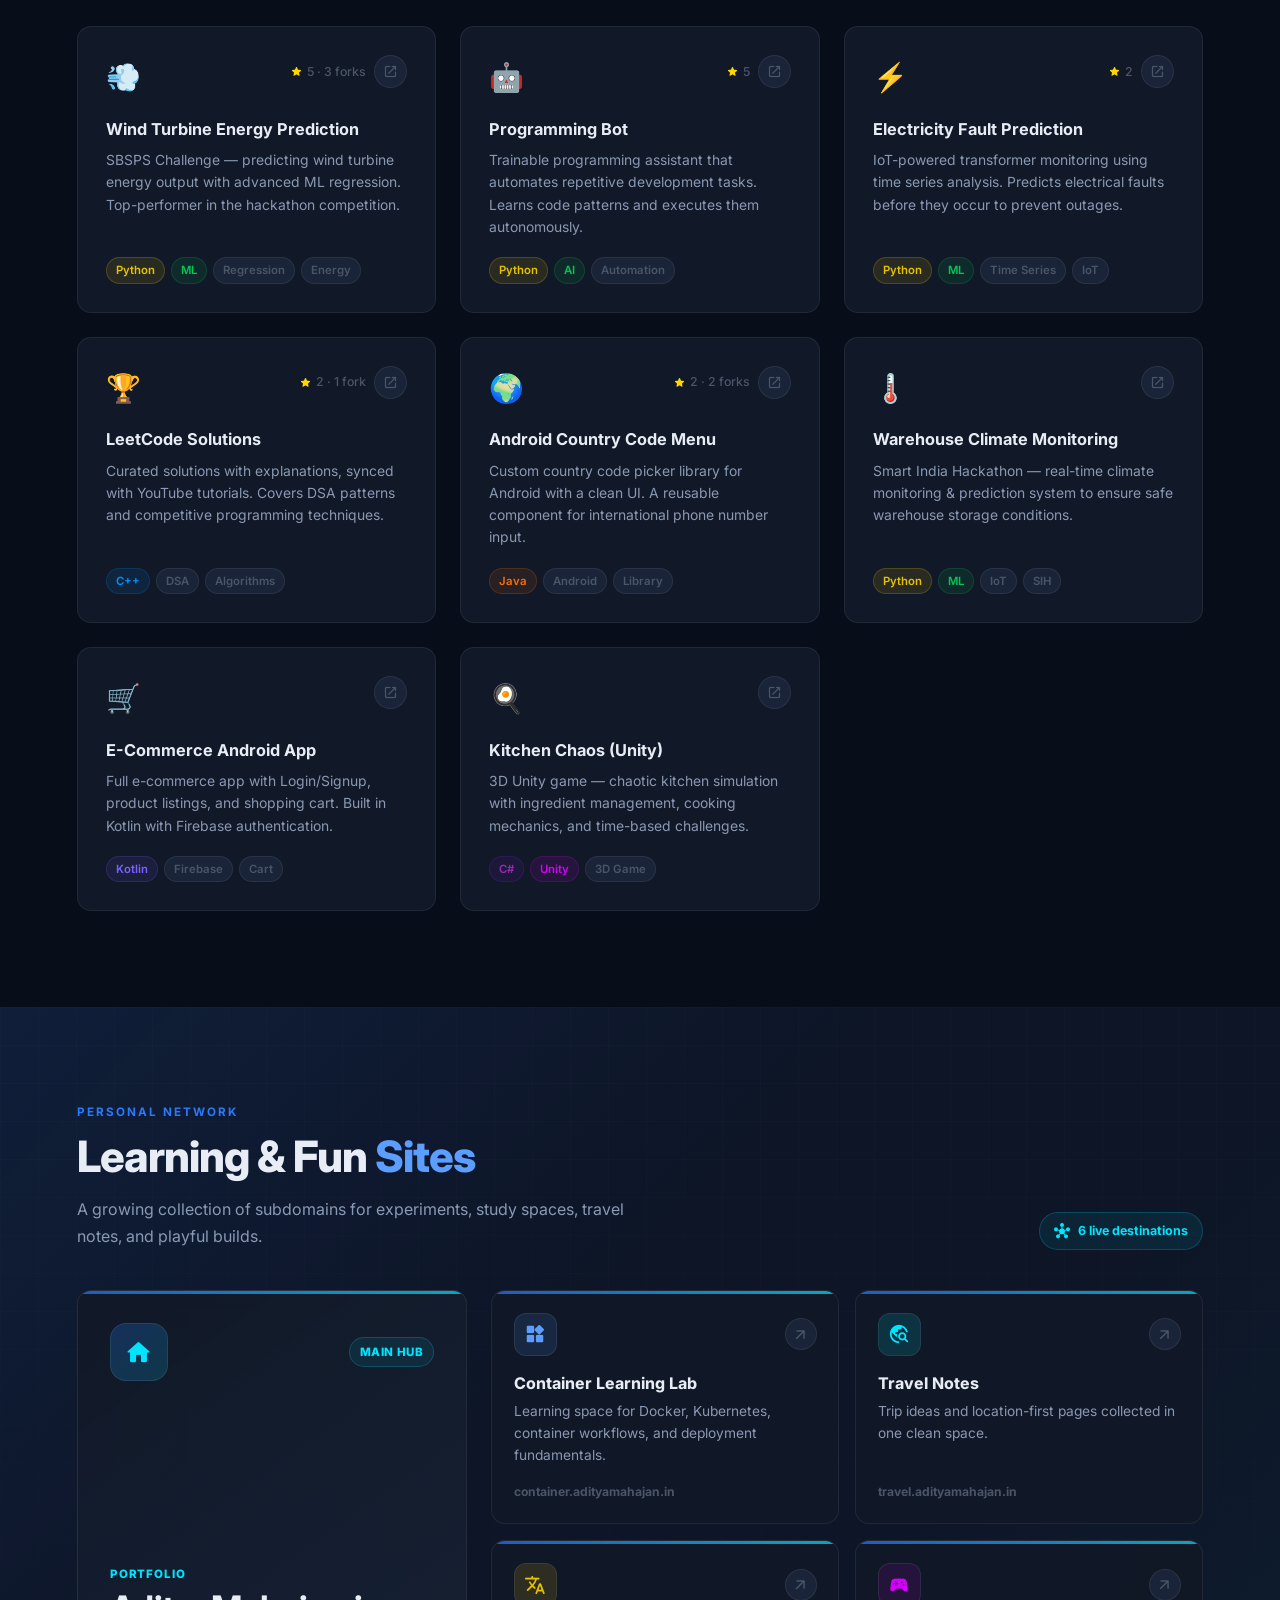
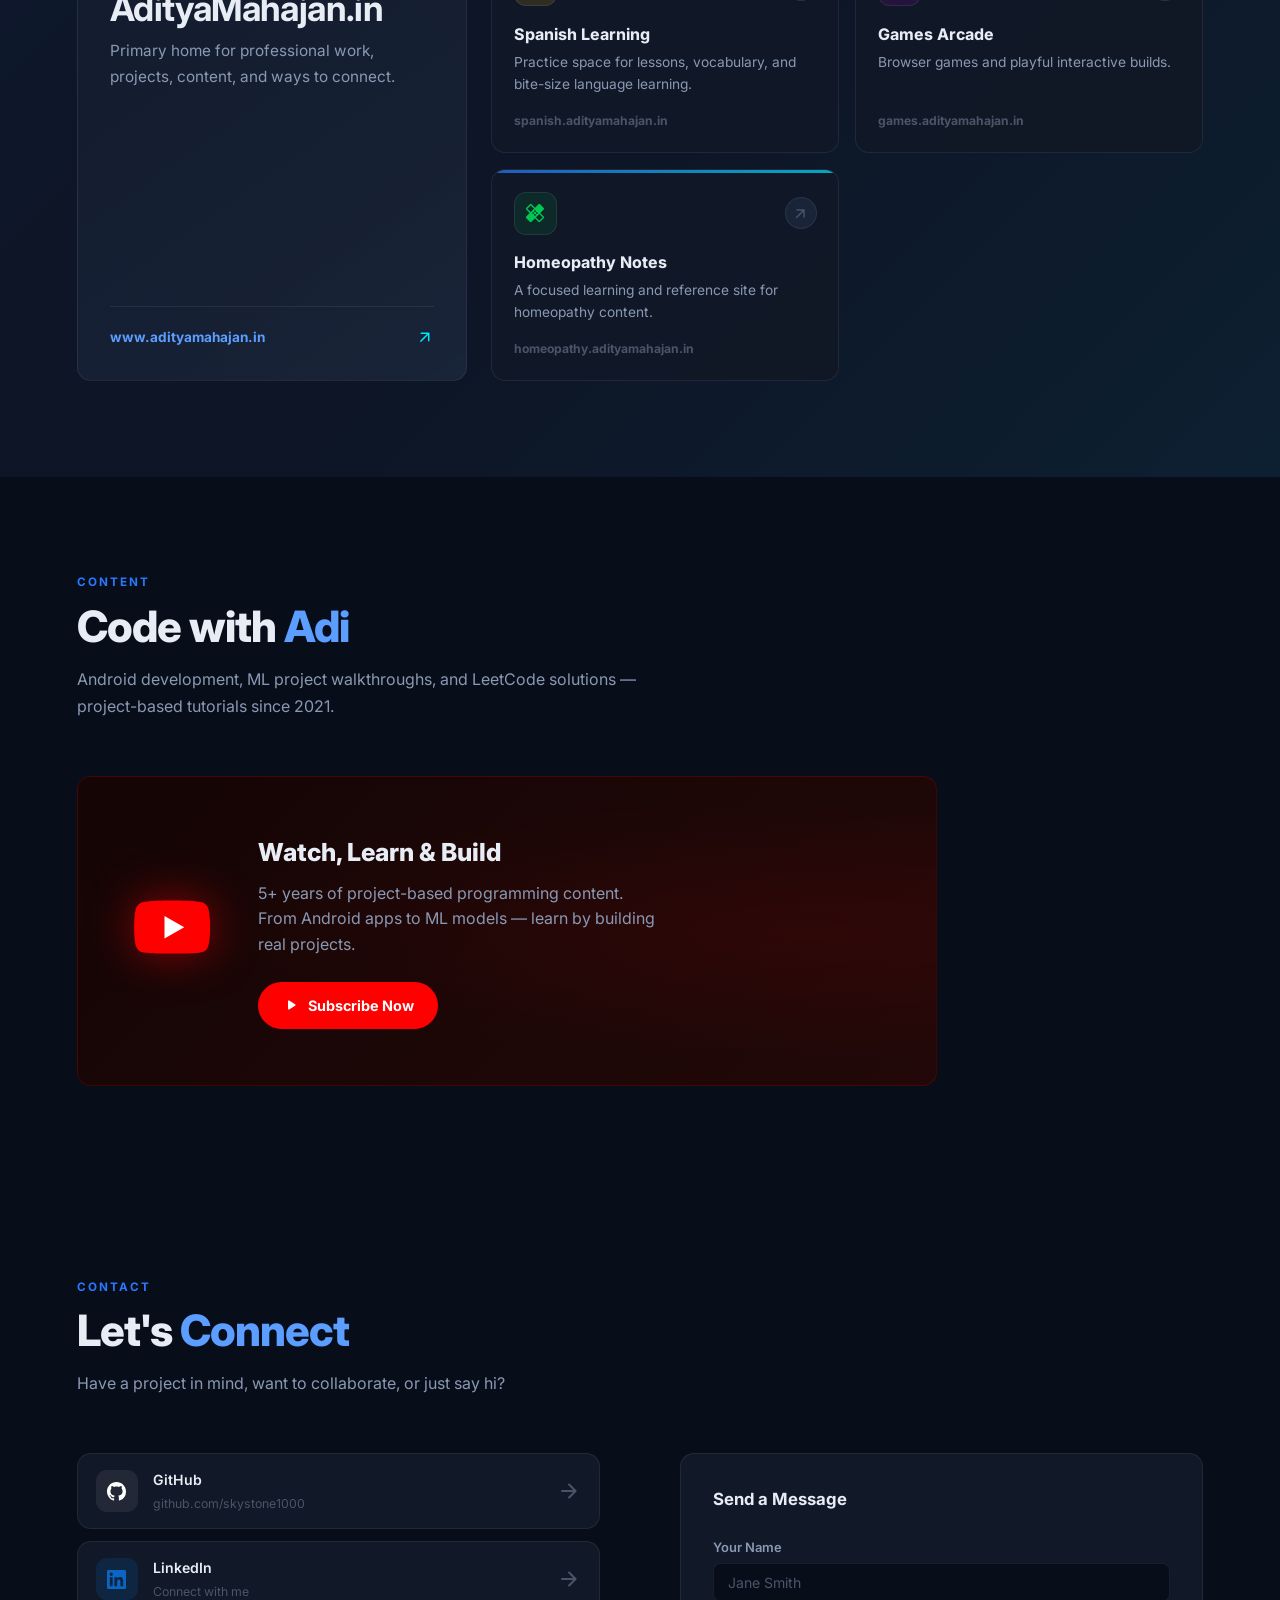
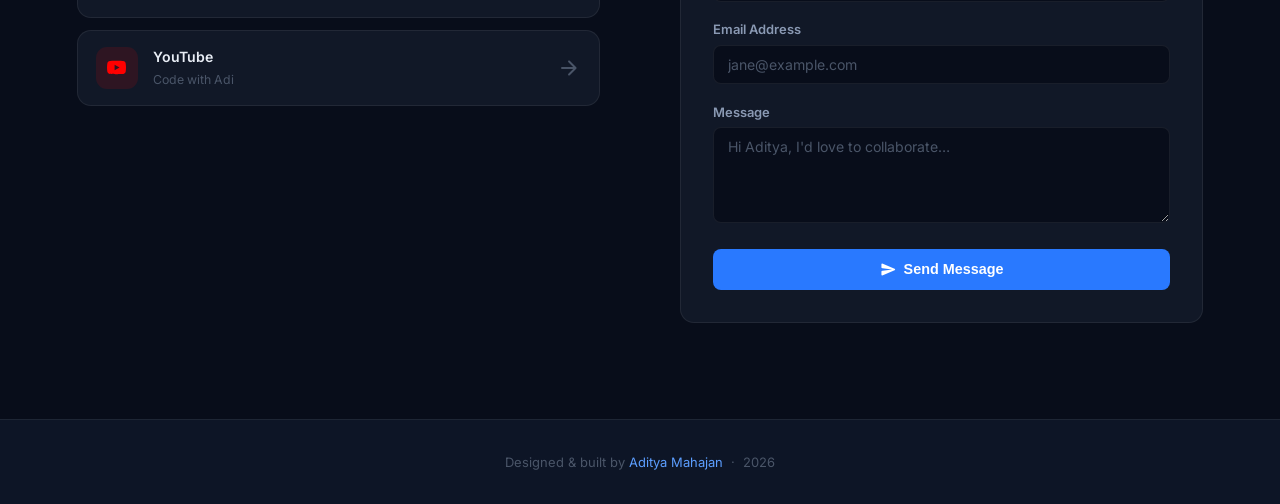
==== commit e99217e8: "Feature: Added Subdomains Section" ====
--- a/index.html
+++ b/index.html
@@ -790,6 +790,111 @@
 		</div>
 	</section>
 
+	<!-- ── Sites ──────────────────────────────────────────────── -->
+	<section id="sites">
+		<div class="inner">
+			<div class="sites-head rv">
+				<div>
+					<div class="s-label">Personal Network</div>
+					<h2 class="s-title">Learning &amp; Fun <span>Sites</span></h2>
+					<p class="s-sub">A growing collection of subdomains for experiments, study spaces, travel notes,
+						and playful builds.</p>
+				</div>
+				<div class="sites-count">
+					<span class="material-icons-round">hub</span>
+					6 live destinations
+				</div>
+			</div>
+
+			<div class="sites-showcase">
+				<a href="#hero" class="site-feature rv d1">
+					<div class="site-feature-top">
+						<div class="site-icon-lg">
+							<span class="material-icons-round">home</span>
+						</div>
+						<span class="site-status">Main hub</span>
+					</div>
+					<div>
+						<div class="site-kicker">Portfolio</div>
+						<h3>AdityaMahajan.in</h3>
+						<p>Primary home for professional work, projects, content, and ways to connect.</p>
+					</div>
+					<div class="site-feature-foot">
+						<span>www.adityamahajan.in</span>
+						<span class="material-icons-round">arrow_outward</span>
+					</div>
+				</a>
+
+				<div class="site-list">
+					<a href="https://container.adityamahajan.in" target="_blank" rel="noopener"
+						class="site-card rv d1">
+						<div class="site-card-top">
+							<div class="site-icon si-container">
+								<span class="material-icons-round">widgets</span>
+							</div>
+							<span class="material-icons-round site-arrow">arrow_outward</span>
+						</div>
+						<h3>Container Learning Lab</h3>
+						<p>Learning space for Docker, Kubernetes, container workflows, and deployment fundamentals.</p>
+						<div class="site-domain">container.adityamahajan.in</div>
+					</a>
+
+					<a href="https://travel.adityamahajan.in" target="_blank" rel="noopener"
+						class="site-card rv d2">
+						<div class="site-card-top">
+							<div class="site-icon si-travel">
+								<span class="material-icons-round">travel_explore</span>
+							</div>
+							<span class="material-icons-round site-arrow">arrow_outward</span>
+						</div>
+						<h3>Travel Notes</h3>
+						<p>Trip ideas and location-first pages collected in one clean space.</p>
+						<div class="site-domain">travel.adityamahajan.in</div>
+					</a>
+
+					<a href="https://spanish.adityamahajan.in" target="_blank" rel="noopener"
+						class="site-card rv d3">
+						<div class="site-card-top">
+							<div class="site-icon si-spanish">
+								<span class="material-icons-round">translate</span>
+							</div>
+							<span class="material-icons-round site-arrow">arrow_outward</span>
+						</div>
+						<h3>Spanish Learning</h3>
+						<p>Practice space for lessons, vocabulary, and bite-size language learning.</p>
+						<div class="site-domain">spanish.adityamahajan.in</div>
+					</a>
+
+					<a href="https://games.adityamahajan.in" target="_blank" rel="noopener"
+						class="site-card rv d1">
+						<div class="site-card-top">
+							<div class="site-icon si-games">
+								<span class="material-icons-round">sports_esports</span>
+							</div>
+							<span class="material-icons-round site-arrow">arrow_outward</span>
+						</div>
+						<h3>Games Arcade</h3>
+						<p>Browser games and playful interactive builds.</p>
+						<div class="site-domain">games.adityamahajan.in</div>
+					</a>
+
+					<a href="https://homeopathy.adityamahajan.in" target="_blank" rel="noopener"
+						class="site-card rv d2">
+						<div class="site-card-top">
+							<div class="site-icon si-homeopathy">
+								<span class="material-icons-round">healing</span>
+							</div>
+							<span class="material-icons-round site-arrow">arrow_outward</span>
+						</div>
+						<h3>Homeopathy Notes</h3>
+						<p>A focused learning and reference site for homeopathy content.</p>
+						<div class="site-domain">homeopathy.adityamahajan.in</div>
+					</a>
+				</div>
+			</div>
+		</div>
+	</section>
+
 	<!-- ── YouTube ────────────────────────────────────────────── -->
 	<section id="youtube">
 		<div class="inner">
@@ -902,4 +1007,4 @@
 <div data-include="./includes/footer.html"></div>
 
 </body>
-</html>+</html>
--- a/assets/css/main.css
+++ b/assets/css/main.css
@@ -248,6 +248,7 @@
 		border-radius: 50px;
 		font-size: 0.87rem;
 		font-weight: 600;
+		white-space: nowrap;
 		transition: background var(--ease), transform var(--ease), box-shadow var(--ease);
 	}
 
@@ -1034,9 +1035,282 @@
 		border-color: rgba(0, 145, 255, 0.18);
 	}
 
+	/*  Sites */
+	#sites {
+		background: var(--bg2);
+		position: relative;
+		overflow: hidden;
+	}
+
+	#sites::before {
+		content: '';
+		position: absolute;
+		inset: 0;
+		background:
+			linear-gradient(135deg, rgba(41, 121, 255, 0.09), transparent 38%),
+			linear-gradient(315deg, rgba(0, 229, 255, 0.05), transparent 44%);
+		pointer-events: none;
+	}
+
+	#sites::after {
+		content: '';
+		position: absolute;
+		inset: 0;
+		background-image:
+			linear-gradient(rgba(255, 255, 255, 0.025) 1px, transparent 1px),
+			linear-gradient(90deg, rgba(255, 255, 255, 0.025) 1px, transparent 1px);
+		background-size: 38px 38px;
+		mask-image: linear-gradient(to bottom, rgba(0, 0, 0, 0.75), transparent 78%);
+		pointer-events: none;
+	}
+
+	#sites .inner {
+		position: relative;
+		z-index: 1;
+	}
+
+	.sites-head {
+		display: flex;
+		justify-content: space-between;
+		align-items: flex-end;
+		gap: 2rem;
+		margin-bottom: 2.5rem;
+	}
+
+	.sites-count {
+		display: inline-flex;
+		align-items: center;
+		gap: 8px;
+		flex-shrink: 0;
+		padding: 8px 14px;
+		border: 1px solid rgba(0, 229, 255, 0.2);
+		border-radius: 50px;
+		background: rgba(0, 229, 255, 0.08);
+		color: var(--accent);
+		font-size: 0.78rem;
+		font-weight: 700;
+	}
+
+	.sites-count .material-icons-round {
+		font-size: 16px;
+	}
+
+	.sites-showcase {
+		display: grid;
+		grid-template-columns: minmax(280px, 0.85fr) 1.55fr;
+		gap: 1.5rem;
+		align-items: stretch;
+	}
+
+	.site-feature,
+	.site-card {
+		background: rgba(17, 24, 39, 0.92);
+		border: 1px solid var(--border);
+		border-radius: var(--r);
+		position: relative;
+		overflow: hidden;
+		transition: transform var(--ease), border-color var(--ease), box-shadow var(--ease), background var(--ease);
+	}
+
+	.site-feature::before,
+	.site-card::before {
+		content: '';
+		position: absolute;
+		top: 0;
+		left: 0;
+		right: 0;
+		height: 3px;
+		background: linear-gradient(90deg, var(--primary), var(--accent));
+		opacity: 0.7;
+	}
+
+	.site-feature:hover,
+	.site-card:hover {
+		transform: translateY(-5px);
+		border-color: rgba(41, 121, 255, 0.32);
+		box-shadow: var(--glow);
+		background: rgba(20, 30, 48, 0.96);
+	}
+
+	.site-feature {
+		min-height: 100%;
+		padding: 2rem;
+		display: flex;
+		flex-direction: column;
+		justify-content: space-between;
+		background:
+			linear-gradient(145deg, rgba(17, 24, 39, 0.97), rgba(26, 36, 56, 0.9)),
+			linear-gradient(90deg, rgba(41, 121, 255, 0.14), rgba(0, 229, 255, 0.08));
+	}
+
+	.site-feature-top,
+	.site-card-top,
+	.site-feature-foot {
+		display: flex;
+		align-items: center;
+		justify-content: space-between;
+		gap: 1rem;
+	}
+
+	.site-icon-lg,
+	.site-icon {
+		display: flex;
+		align-items: center;
+		justify-content: center;
+		flex-shrink: 0;
+		border: 1px solid rgba(255, 255, 255, 0.08);
+	}
+
+	.site-icon-lg {
+		width: 58px;
+		height: 58px;
+		border-radius: 16px;
+		background: linear-gradient(135deg, rgba(41, 121, 255, 0.24), rgba(0, 229, 255, 0.15));
+		color: var(--accent);
+	}
+
+	.site-icon-lg .material-icons-round {
+		font-size: 29px;
+	}
+
+	.site-status,
+	.site-kicker {
+		color: var(--accent);
+		font-size: 0.72rem;
+		font-weight: 800;
+		letter-spacing: 0.9px;
+		text-transform: uppercase;
+	}
+
+	.site-status {
+		padding: 5px 10px;
+		border: 1px solid rgba(0, 229, 255, 0.2);
+		border-radius: 50px;
+		background: rgba(0, 229, 255, 0.08);
+		letter-spacing: 0.4px;
+	}
+
+	.site-feature h3 {
+		font-size: clamp(1.55rem, 3vw, 2.2rem);
+		line-height: 1.05;
+		margin: 0.4rem 0 0.7rem;
+		letter-spacing: -0.6px;
+	}
+
+	.site-feature p {
+		color: var(--text2);
+		font-size: 0.96rem;
+		line-height: 1.7;
+	}
+
+	.site-feature-foot {
+		margin-top: 2rem;
+		padding-top: 1.2rem;
+		border-top: 1px solid var(--border);
+		color: var(--primary-light);
+		font-size: 0.85rem;
+		font-weight: 700;
+		overflow-wrap: anywhere;
+	}
+
+	.site-feature-foot .material-icons-round {
+		font-size: 18px;
+		color: var(--accent);
+	}
+
+	.site-list {
+		display: grid;
+		grid-template-columns: repeat(2, minmax(0, 1fr));
+		gap: 1rem;
+	}
+
+	.site-card {
+		min-height: 210px;
+		padding: 1.35rem;
+		display: flex;
+		flex-direction: column;
+	}
+
+	.site-icon {
+		width: 43px;
+		height: 43px;
+		border-radius: 12px;
+	}
+
+	.site-icon .material-icons-round {
+		font-size: 22px;
+	}
+
+	.si-container {
+		background: rgba(92, 158, 255, 0.13);
+		color: var(--primary-light);
+	}
+
+	.si-travel {
+		background: rgba(0, 229, 255, 0.13);
+		color: var(--accent);
+	}
+
+	.si-spanish {
+		background: rgba(255, 214, 0, 0.12);
+		color: #E6C200;
+	}
+
+	.si-games {
+		background: rgba(213, 0, 249, 0.1);
+		color: #D500F9;
+	}
+
+	.si-homeopathy {
+		background: rgba(0, 200, 83, 0.1);
+		color: #00C853;
+	}
+
+	.site-arrow {
+		width: 32px;
+		height: 32px;
+		border-radius: 50%;
+		display: flex;
+		align-items: center;
+		justify-content: center;
+		background: var(--surface2);
+		border: 1px solid var(--border);
+		color: var(--text3);
+		font-size: 17px;
+		transition: all var(--ease);
+	}
+
+	.site-card:hover .site-arrow {
+		background: rgba(41, 121, 255, 0.1);
+		border-color: var(--primary);
+		color: var(--accent);
+	}
+
+	.site-card h3 {
+		font-size: 1rem;
+		font-weight: 750;
+		line-height: 1.25;
+		margin: 1.1rem 0 0.45rem;
+	}
+
+	.site-card p {
+		color: var(--text2);
+		font-size: 0.86rem;
+		line-height: 1.6;
+		flex: 1;
+		margin-bottom: 1rem;
+	}
+
+	.site-domain {
+		color: var(--text3);
+		font-size: 0.76rem;
+		font-weight: 700;
+		overflow-wrap: anywhere;
+	}
+
 	/*  YouTube */
 	#youtube {
-		background: var(--bg2);
+		background: var(--bg);
 	}
 
 	.yt-card {
@@ -1370,7 +1644,8 @@
 
 		.hero-inner,
 		.about-grid,
-		.contact-grid {
+		.contact-grid,
+		.sites-showcase {
 			grid-template-columns: 1fr;
 		}
 
@@ -1402,9 +1677,14 @@
 		.about-highlights {
 			grid-template-columns: repeat(4, 1fr);
 		}
-	}
-
-	@media (max-width: 640px) {
+
+		.sites-head {
+			align-items: flex-start;
+			flex-direction: column;
+		}
+	}
+
+	@media (max-width: 760px) {
 
 		.nav-links,
 		.nav-btn {
@@ -1414,9 +1694,22 @@
 		.burger {
 			display: flex;
 		}
+	}
+
+	@media (max-width: 640px) {
+
+		.nav-links,
+		.nav-btn {
+			display: none;
+		}
+
+		.burger {
+			display: flex;
+		}
 
 		.proj-grid,
-		.skills-grid {
+		.skills-grid,
+		.site-list {
 			grid-template-columns: 1fr;
 		}
 
@@ -1428,4 +1721,3 @@
 			padding: 70px 5vw;
 		}
 	}
-
